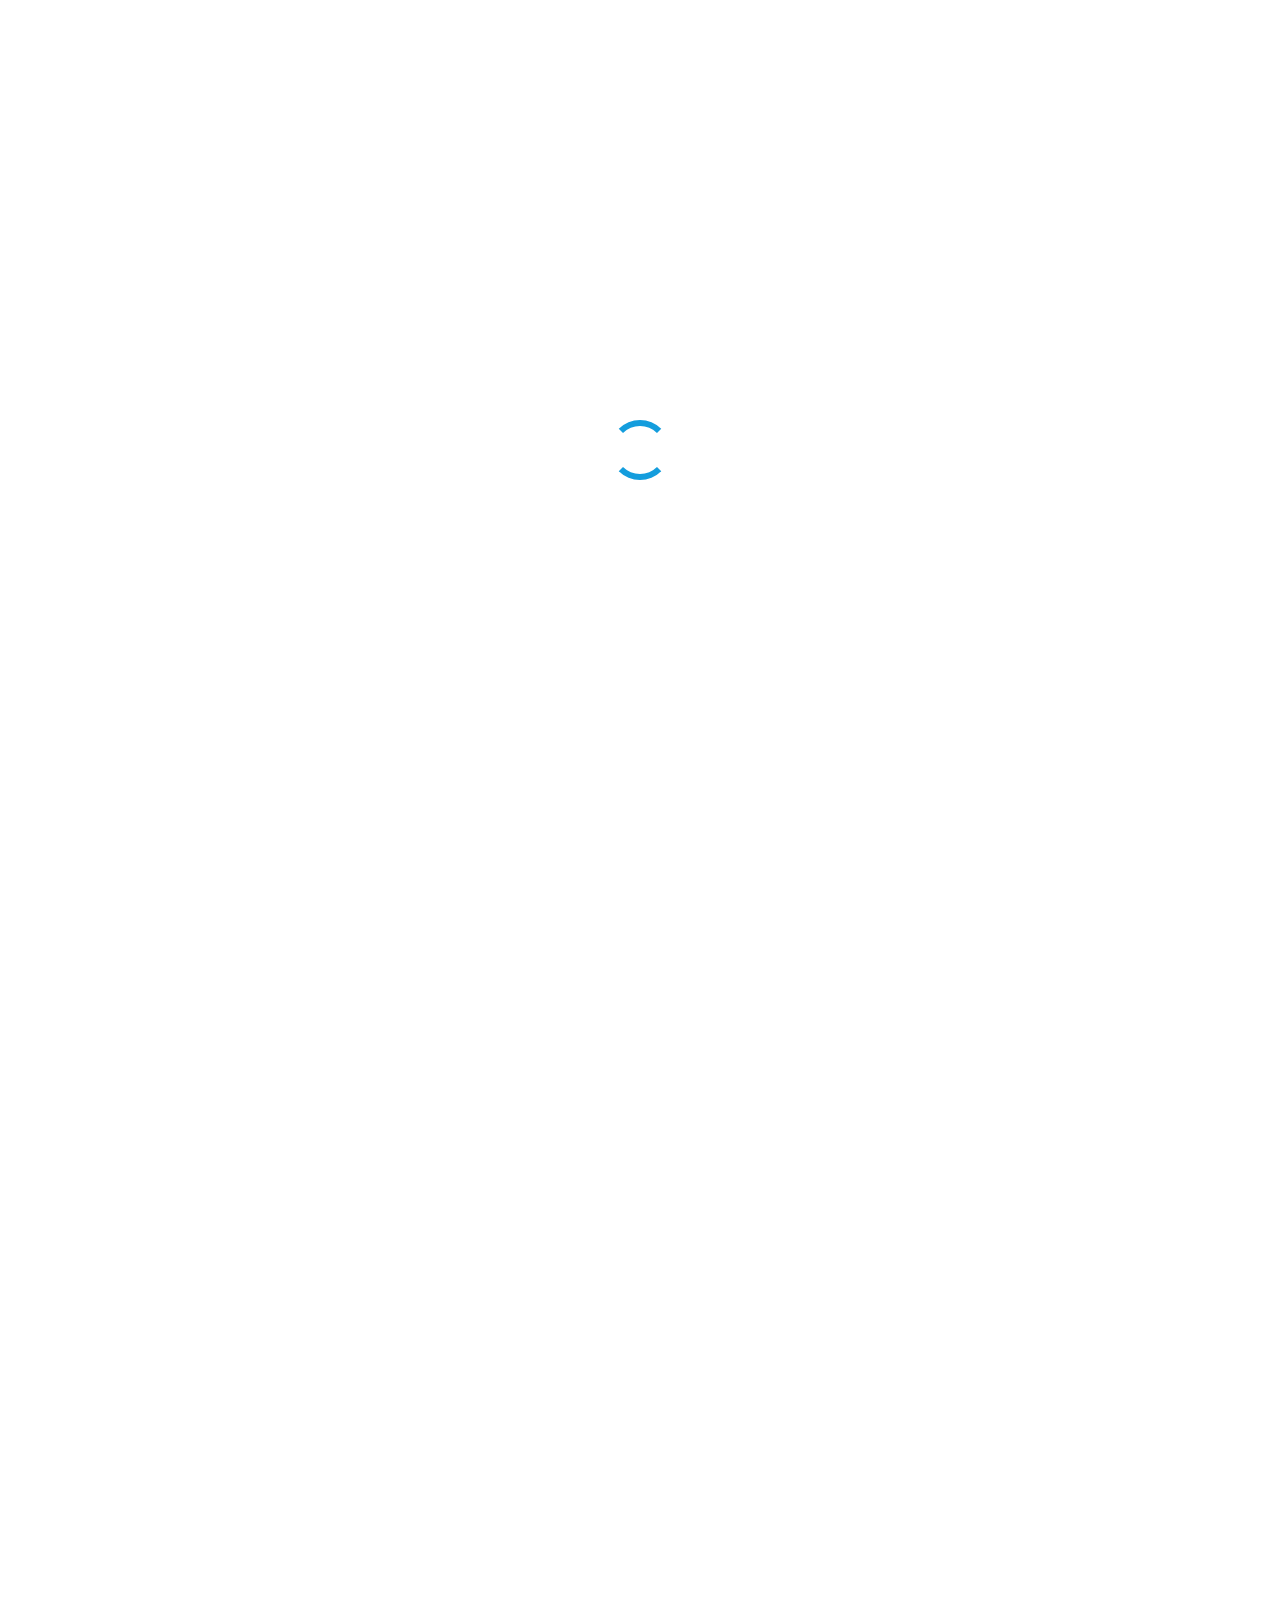
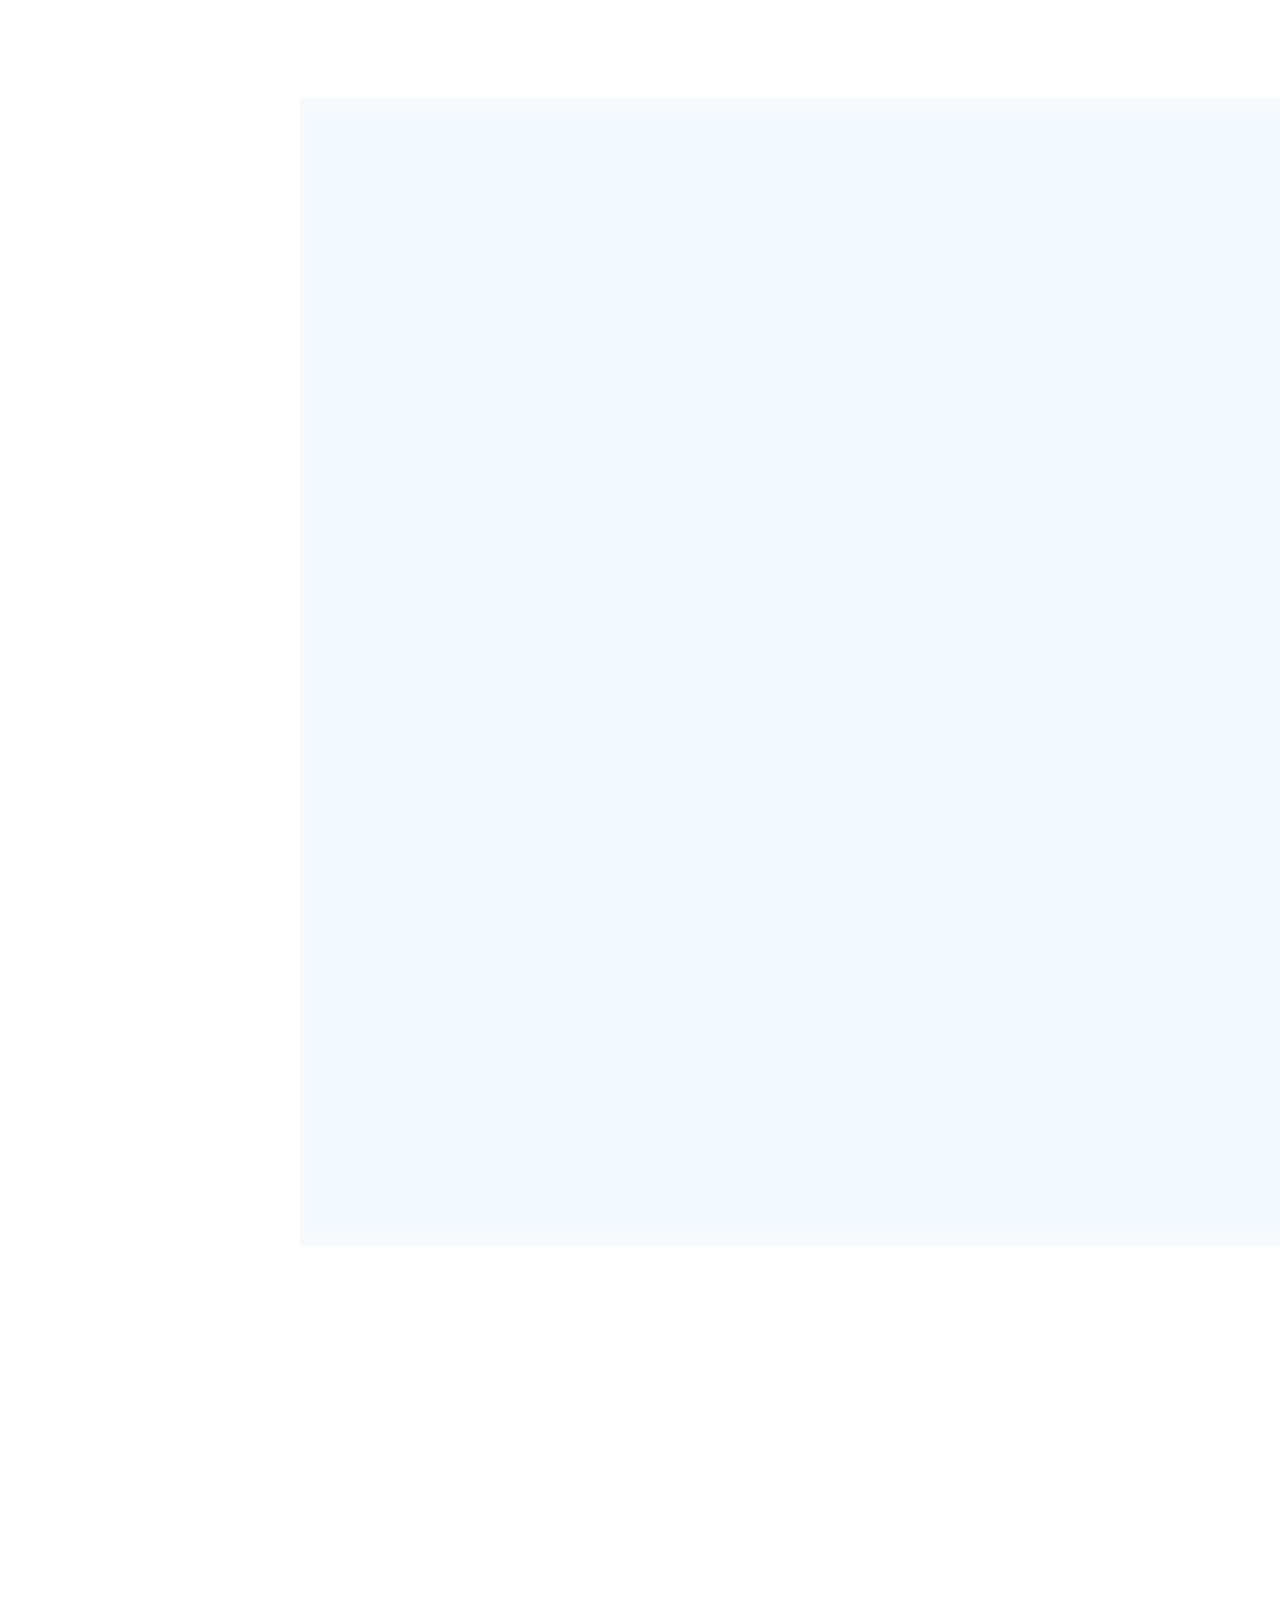
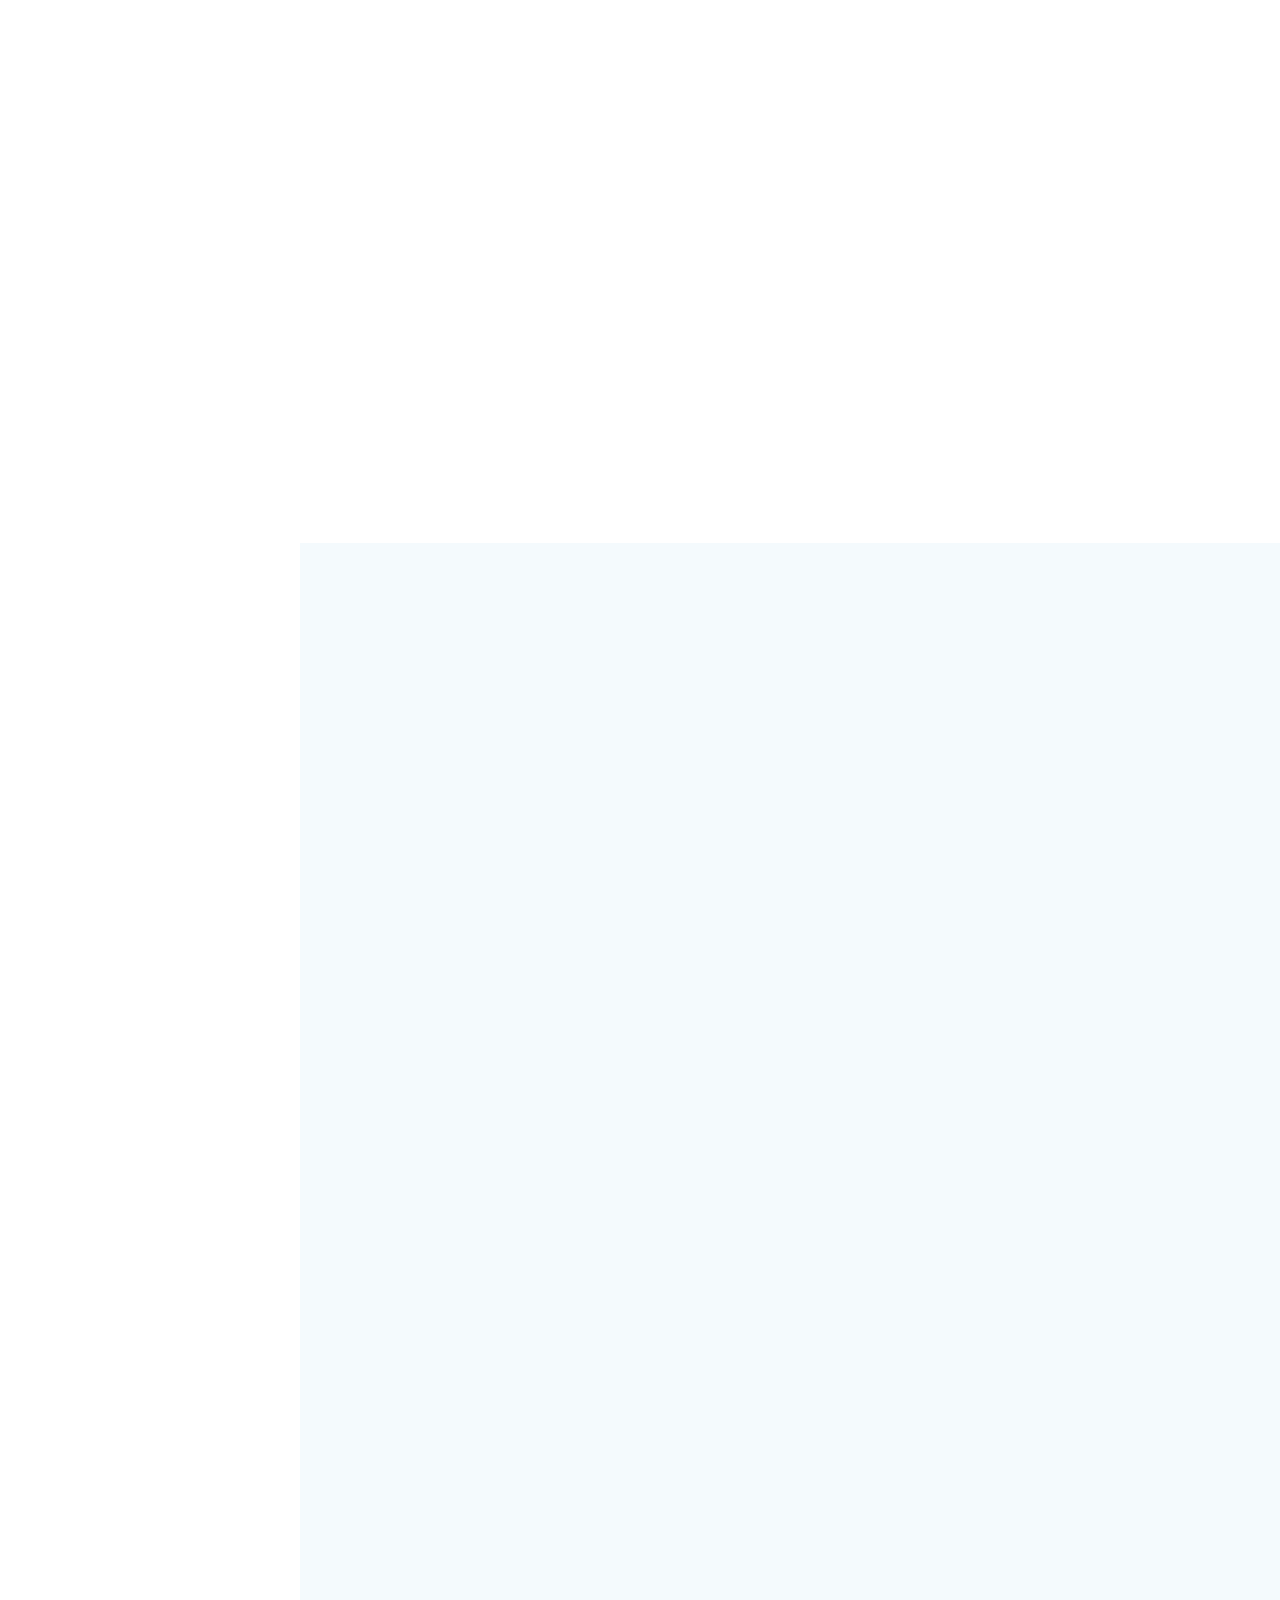
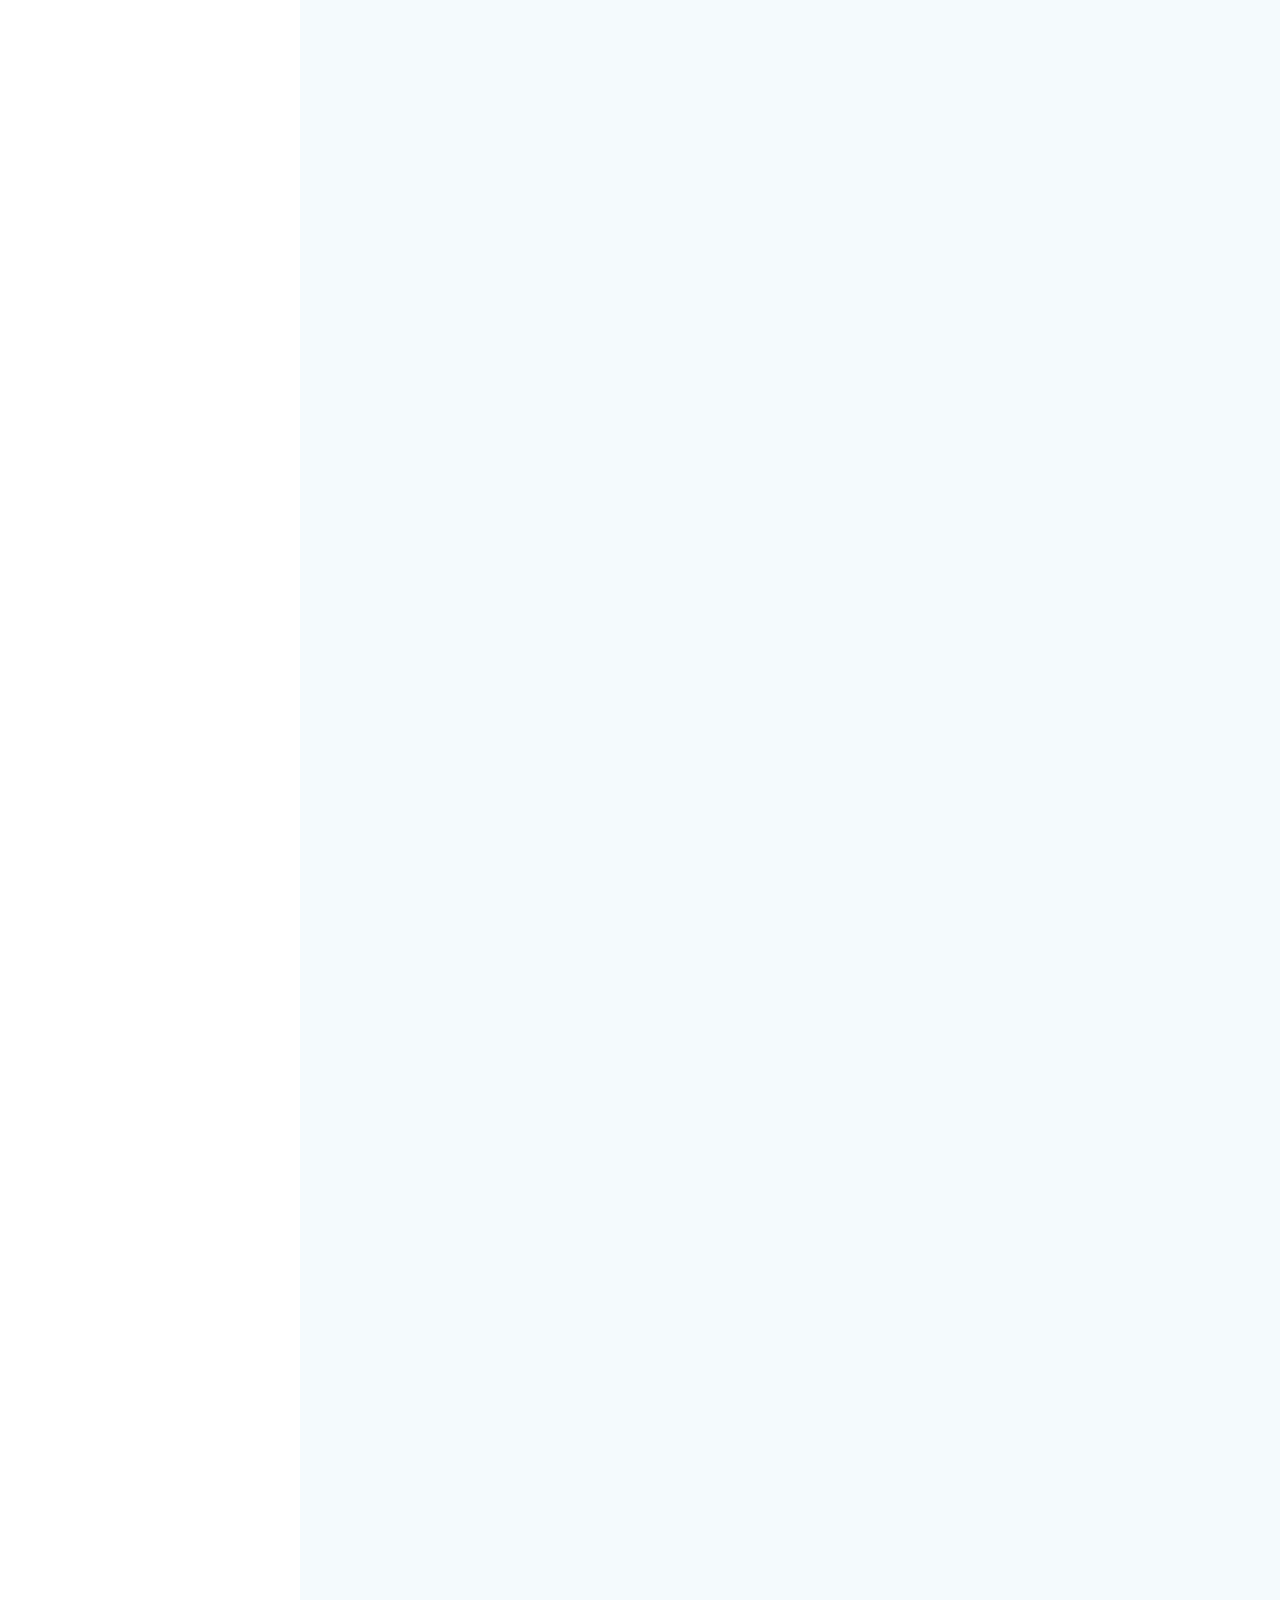
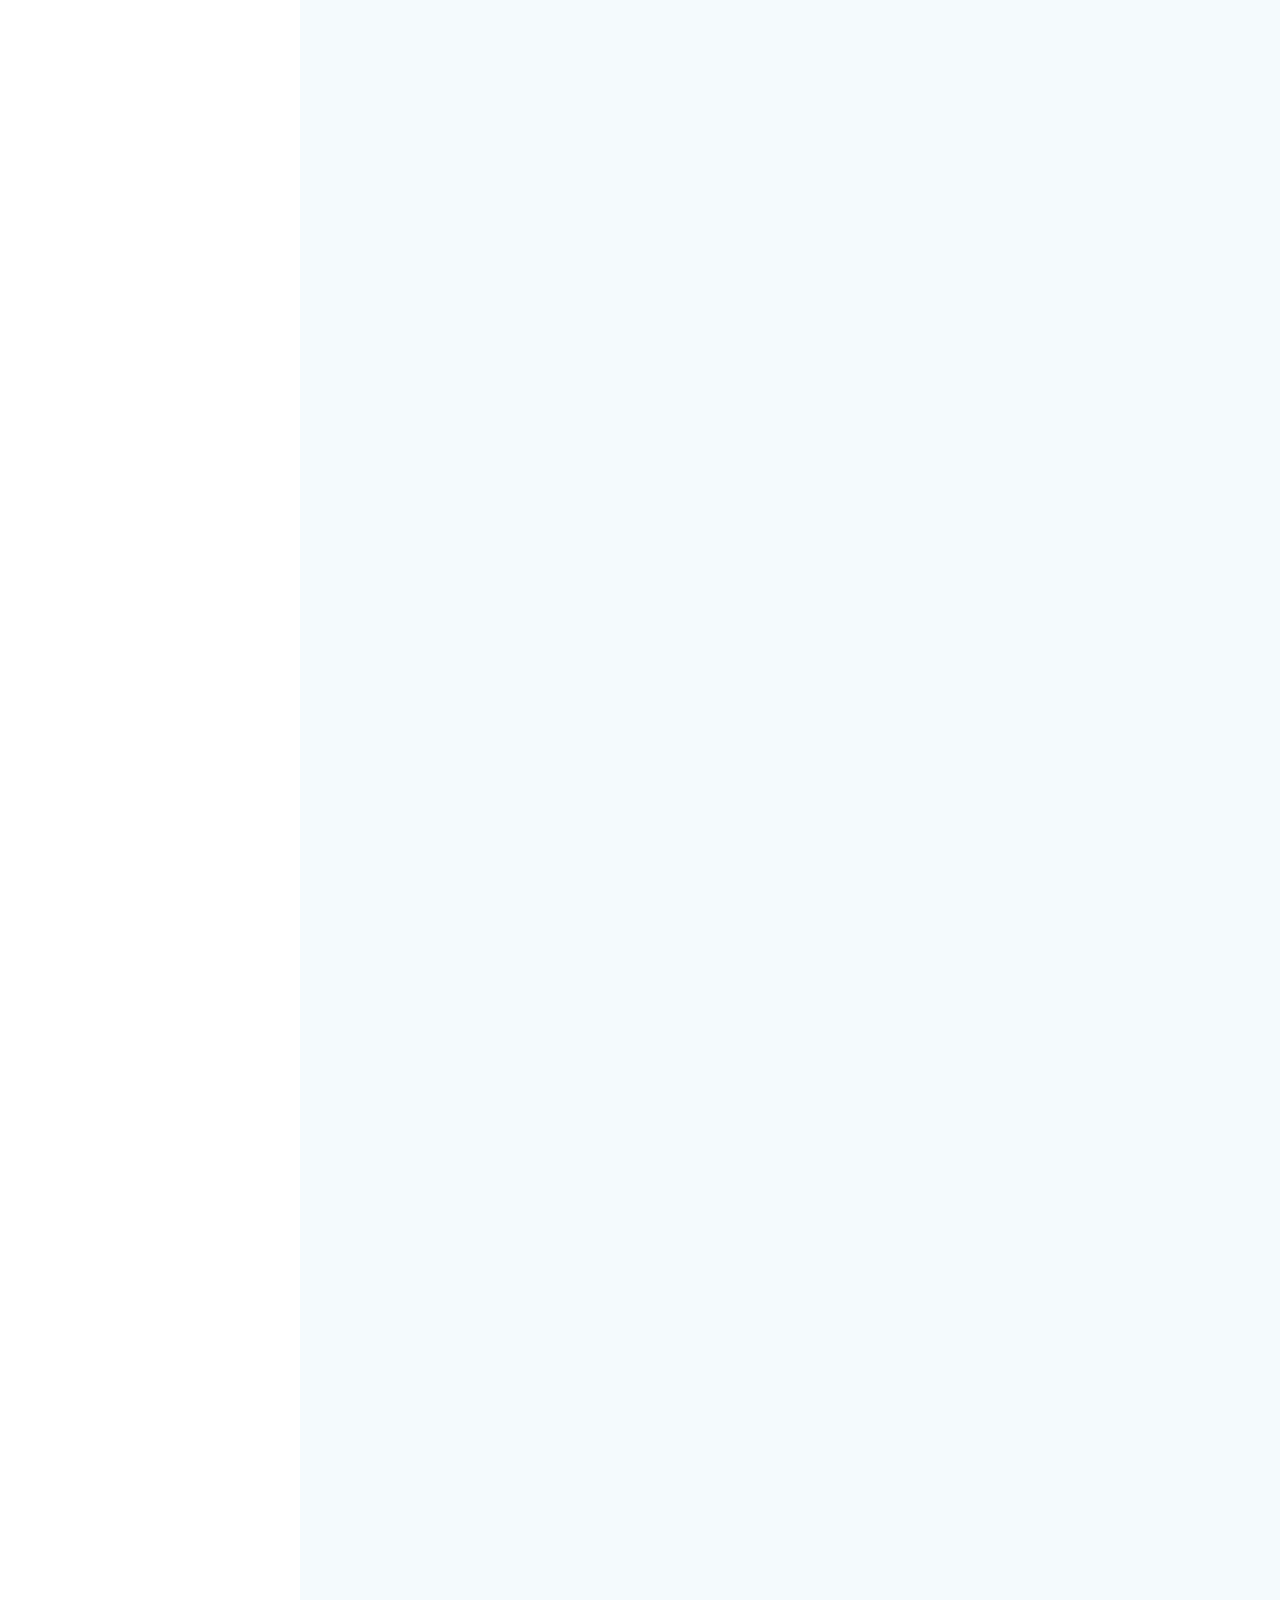
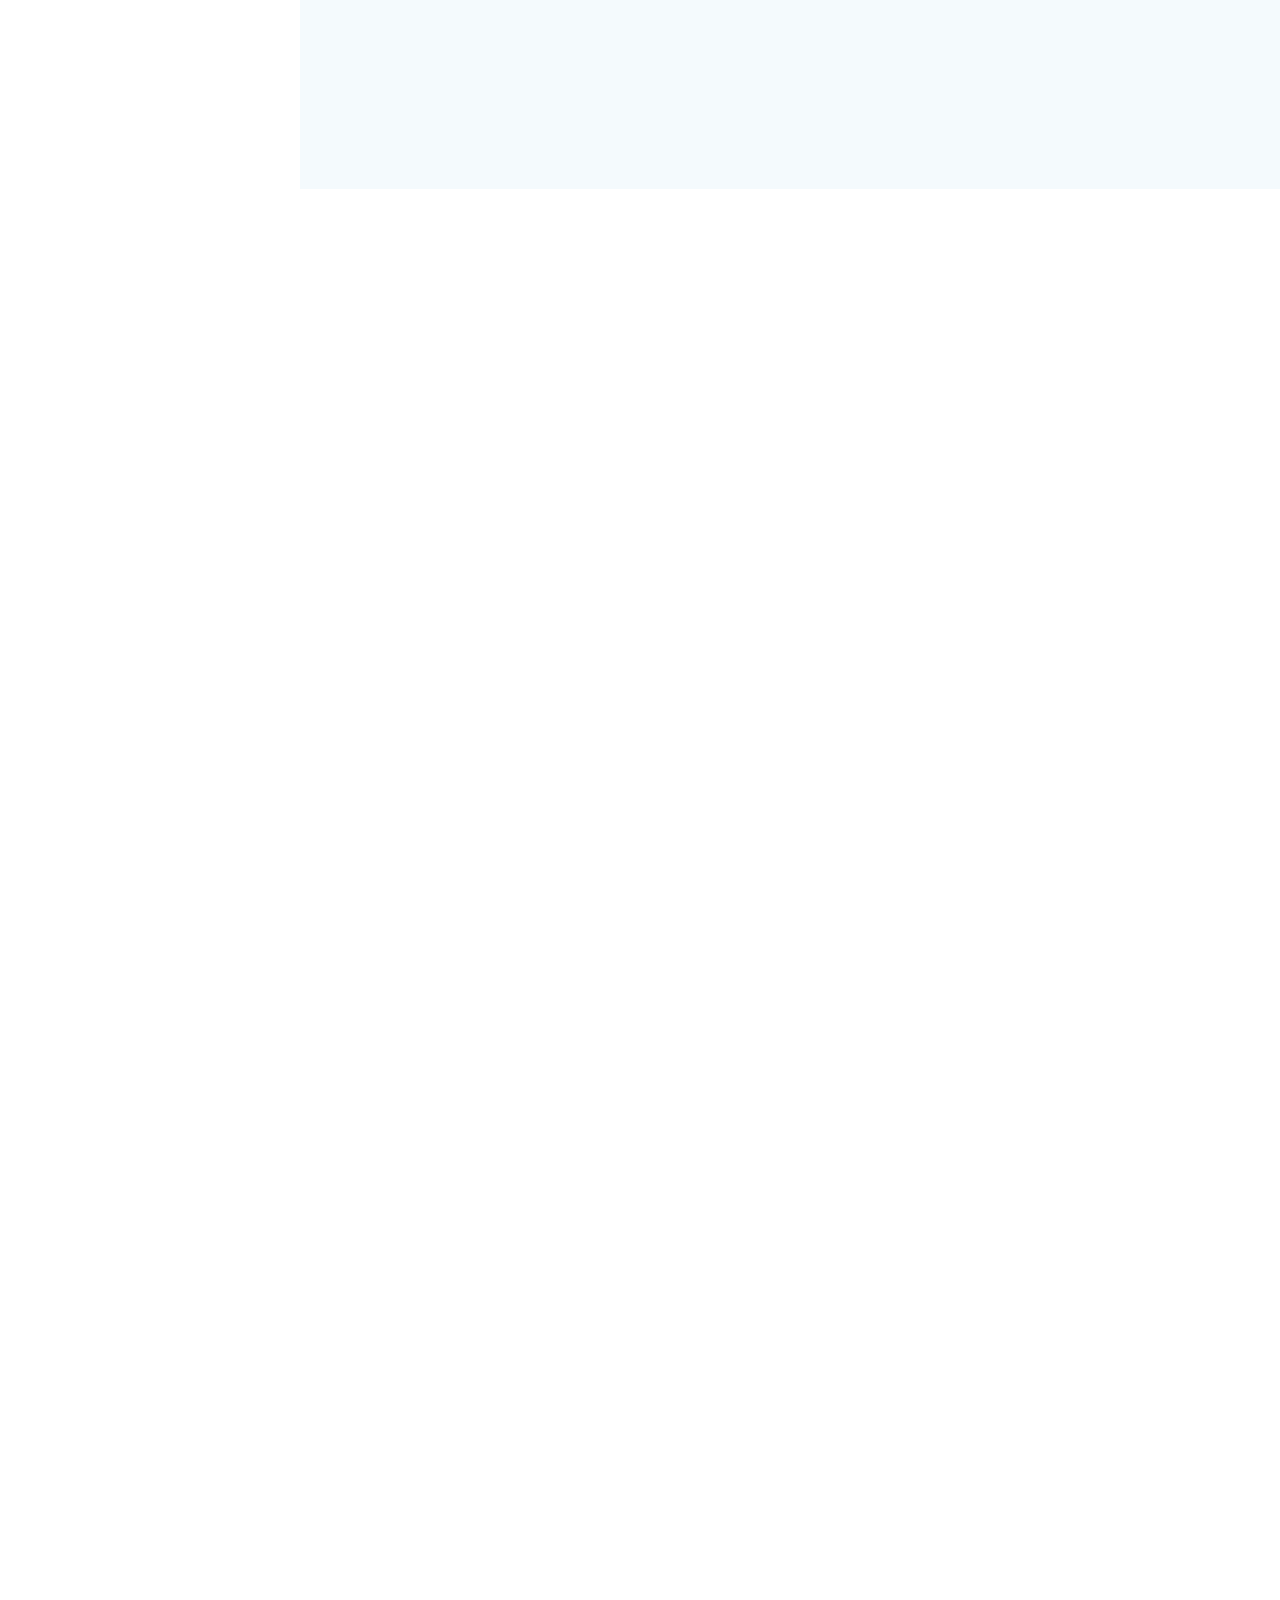
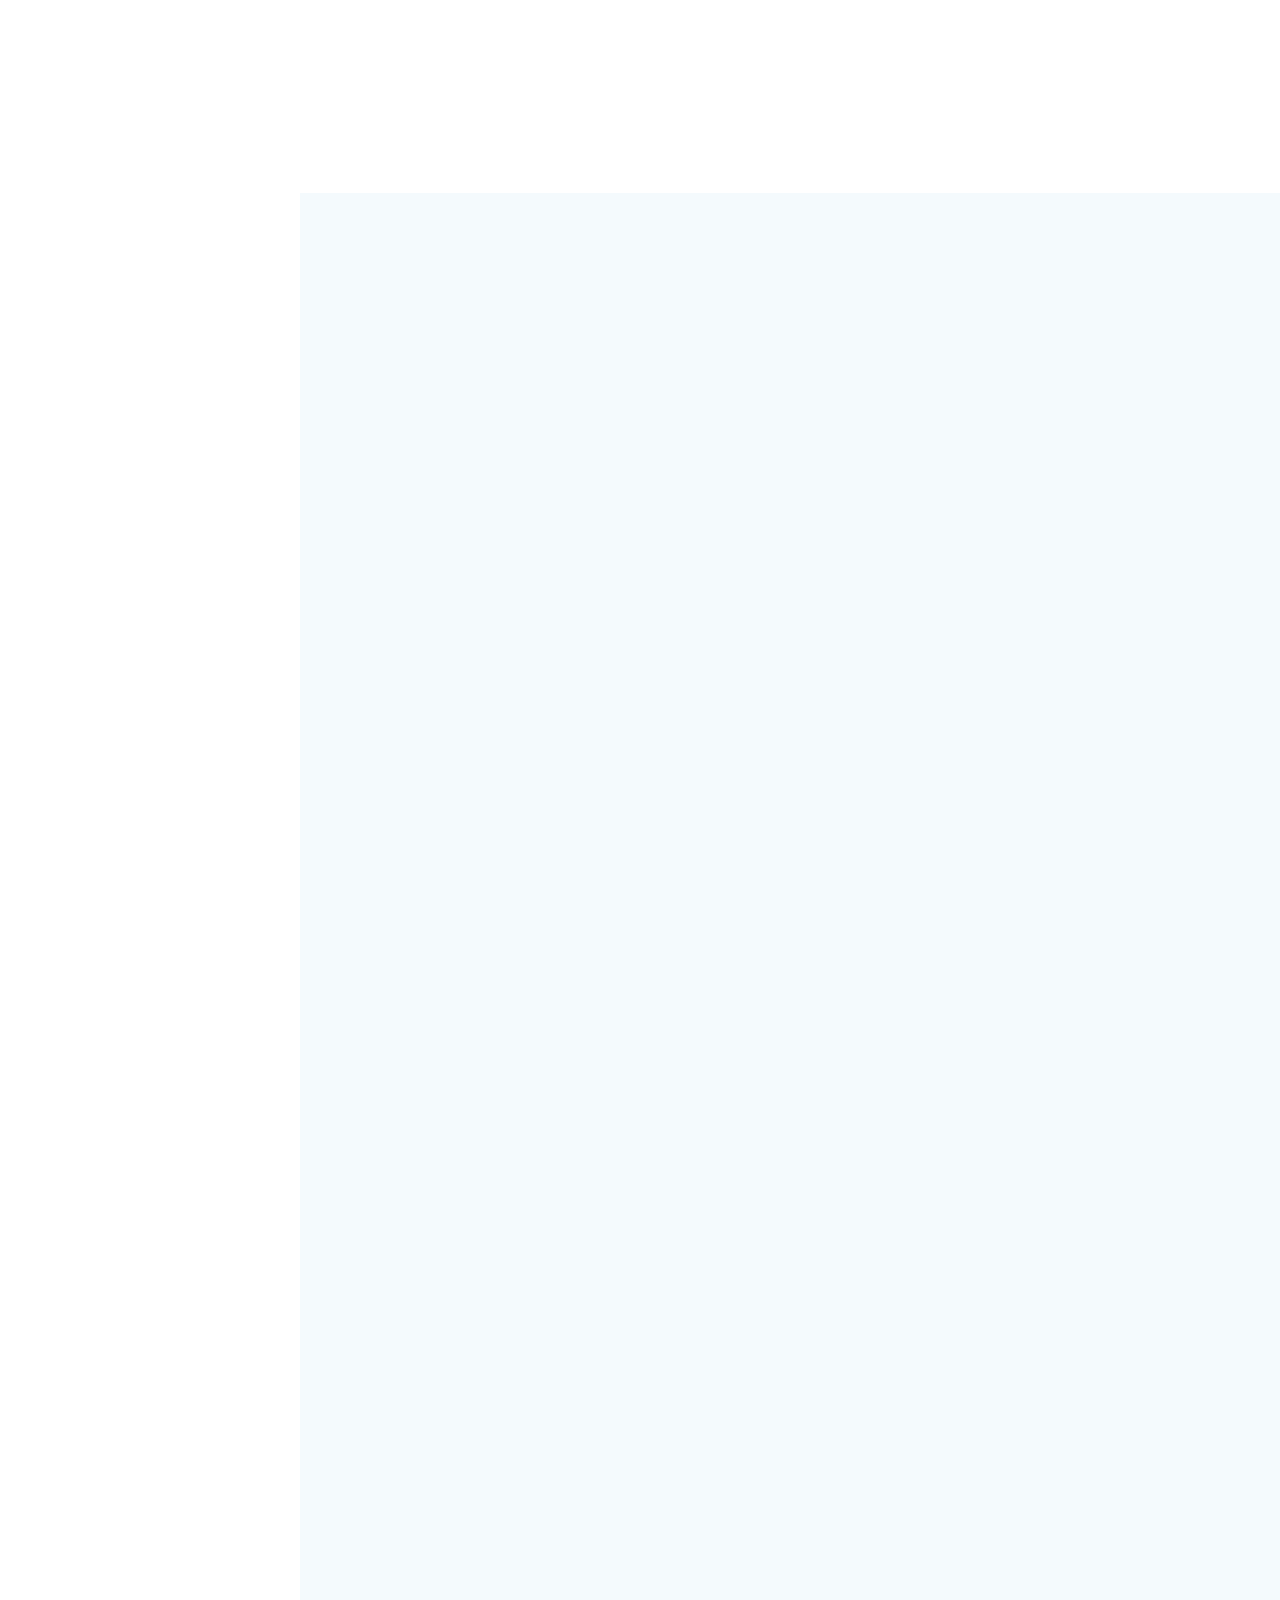
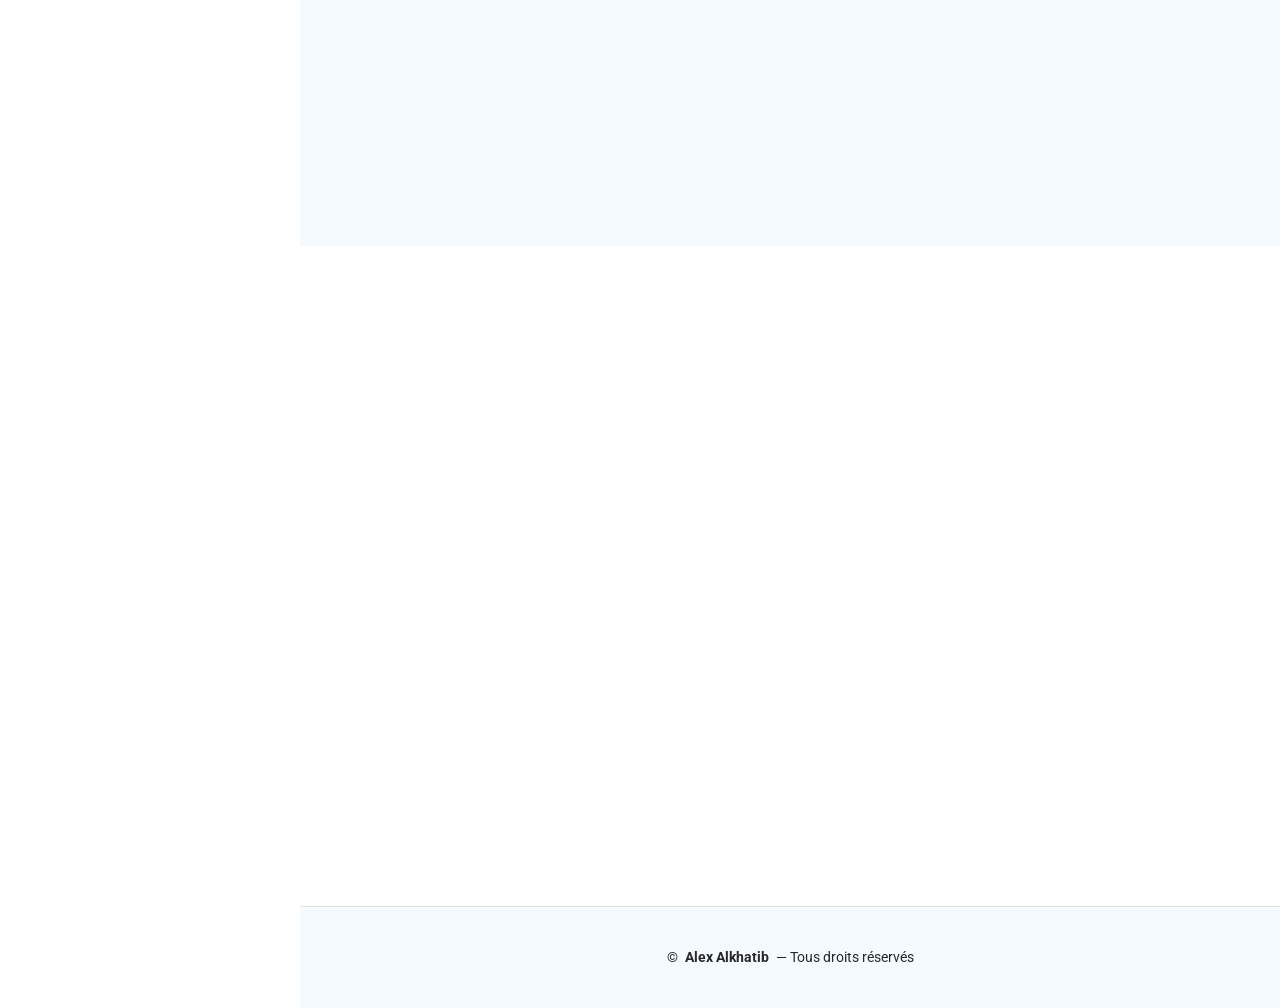
==== index.html @ b011fb4b "deleted some certifications and re-arranged all certifications" ====
<!DOCTYPE html>
<html lang="fr">
<head>
  <meta charset="utf-8">
  <meta content="width=device-width, initial-scale=1.0" name="viewport">
  <title>Alex Alkhatib • Portfolio</title>
  <style>
    .portfolio-content img {
      height: 250px; 
      object-fit: cover; 
    }
  </style>
  <meta content="" name="description">
  <meta content="" name="keywords">
  <!-- Favicons -->
  <link href="assets/img/favicon.png" rel="icon">
  <link href="assets/img/apple-touch-icon.png" rel="apple-touch-icon">
  <!-- Fonts -->
  <link href="https://fonts.googleapis.com" rel="preconnect">
  <link href="https://fonts.gstatic.com" rel="preconnect" crossorigin>
  <link href="https://fonts.googleapis.com/css2?family=Roboto:ital,wght@0,100;0,300;0,400;0,500;0,700;0,900;1,100;1,300;1,400;1,500;1,700;1,900&family=Poppins:ital,wght@0,100;0,200;0,300;0,400;0,500;0,600;0,700;0,800;0,900;1,100;1,200;1,300;1,400;1,500;1,600;1,700;1,800;1,900&family=Raleway:ital,wght@0,100;0,200;0,300;0,400;0,500;0,600;0,700;0,800;0,900;1,100;1,200;1,300;1,400;1,500;1,600;1,700;1,800;1,900&display=swap" rel="stylesheet">
  <!-- Vendor CSS Files -->
  <link href="assets/vendor/bootstrap/css/bootstrap.min.css" rel="stylesheet">
  <link href="assets/vendor/bootstrap-icons/bootstrap-icons.css" rel="stylesheet">
  <link href="assets/vendor/aos/aos.css" rel="stylesheet">
  <link href="assets/vendor/glightbox/css/glightbox.min.css" rel="stylesheet">
  <link href="assets/vendor/swiper/swiper-bundle.min.css" rel="stylesheet">
  <!-- Main CSS File -->
  <link href="assets/css/main.css" rel="stylesheet">
</head>
<body class="index-page">
  <header id="header" class="header dark-background d-flex flex-column">
    <i class="header-toggle d-xl-none bi bi-list"></i>
    <div class="profile-img">
      <img src="assets/img/pictures/profile-picture.webp" alt="" class="img-fluid rounded-circle">
    </div>
    <a href="index.html" class="logo d-flex align-items-center justify-content-center">
      <h1 class="sitename">Alex Alkhatib</h1>
    </a>
    <!-- Language Switch -->
    <div class="language-switch text-center">
      <a href="index.html" class="btn btn-sm btn-outline-light">FR</a>
      <a href="en.index.html" class="btn btn-sm btn-outline-light">EN</a>
    </div>
    <div class="social-links text-center">
      <a href="https://github.com/AlexAlkhatib" target="_blank" class="github"><i class="bi bi-github"></i></a>
      <a href="https://www.linkedin.com/in/alex-alkhatib-info/" target="_blank" class="linkedin"><i class="bi bi-linkedin"></i></a>
      <a href="https://www.youtube.com/@alexalkhatib" target="_blank" class="youtube"><i class="bi bi-youtube"></i></a>
    </div>
    <nav id="navmenu" class="navmenu">
      <ul>
        <li><a href="#hero" class="active"><i class="bi bi-house navicon"></i>ACCUEIL</a></li>
        <li><a href="#about"><i class="bi bi-person navicon"></i>PRÉSENTATION</a></li>
        <li><a href="#skills"><i class="bi bi-tools navicon"></i>COMPÉTENCES</a></li>
        <li><a href="#resume"><i class="bi bi-file-earmark-text navicon"></i>CURRICULUM VITAE</a></li>
        <li><a href="#portfolio"><i class="bi bi-palette navicon"></i>PORTFOLIO</a></li>
        <li><a href="#certifications"><i class="bi bi-patch-check navicon"></i>CERTIFICATIONS</a></li>
        <li><a href="#hobbies"><i class="bi bi-trophy navicon"></i>CENTRES D’INTÉRÊT</a></li>
        <li><a href="#contact"><i class="bi bi-envelope navicon"></i>CONTACT</a></li>
      </ul>
    </nav>
  </header>
  <main class="main">
    <!-- Hero Section -->
    <section id="hero" class="hero section dark-background">
      <img src="assets/img/pictures/hero-bg.webp" alt="" data-aos="fade-in" class="">
      <div class="container" data-aos="fade-up" data-aos-delay="100">
        <h2>Alex Alkhatib</h2>
        <p><span class="typed" data-typed-items="Ingénieur Informatique, Ingénieur IA"></span><span class="typed-cursor typed-cursor--blink" aria-hidden="true"></span><span class="typed-cursor typed-cursor--blink" aria-hidden="true"></span></p>
      </div>
    </section>
    <!-- /Hero Section -->
    <!-- About Section -->
    <section id="about" class="about section">
      <!-- Section Title -->
      <div class="container section-title" data-aos="fade-up">
        <h2>PRÉSENTATION</h2>
        <p>Ingénieur informatique spécialisé en Intelligence Artificielle, avec une double expertise en développement logiciel et en conception de systèmes intelligents.</p> 
        <p>Passionné par l'innovation et la résolution de problèmes complexes, je conçois et développe des solutions complètes, de la conception à la mise en production.</p> 
        <p>Toujours prêt à relever de nouveaux défis, je mets mes compétences au service de vos projets.</p>
      </div>
      <!-- End Section Title -->
      <div class="container" data-aos="fade-up" data-aos-delay="100">
        <div class="row gy-4 justify-content-center">
          <div class="col-lg-4">
            <img src="assets/img/pictures/my-profile-img.webp" class="img-fluid" alt="">
          </div>
          <div class="col-lg-8 content">
            <h2>INGÉNIEUR INFORMATIQUE</h2>
            <hr>
            <div class="row">
              <div class="col-lg-6">
                <ul>
                  <li><i class="bi bi-chevron-right"></i> <strong>Téléphone:</strong> <span>07.81.44.24.33</span></li>
                  <li><i class="bi bi-chevron-right"></i> <strong>Ville:</strong> <span>Tours, France</span></li>
                </ul>
              </div>
              <div class="col-lg-6">
                <ul>
                  <li><i class="bi bi-chevron-right"></i> <strong>Diplôme:</strong> <span>Master of Engineering</span></li>
                  <li><i class="bi bi-chevron-right"></i> <strong>Email:</strong> <span>alex.alkhatib@outlook.com</span></li>
                </ul>
              </div>
            </div>
            <hr>
            <p class="py-3">
              Je m'efforce de fournir des solutions technologiques de haute qualité, adaptées aux besoins spécifiques de chaque projet.
            </p>
            <div class="signature text-center text-lg-start">
              <img src="./assets/img/signature.png" alt="Signature d'Alex Alkhatib" class="img-fluid" style="max-width: 250px; height: auto;">
            </div>
          </div>
        </div>
      </div>
    </section>
    <!-- /About Section -->
    <!-- Skills Section -->
    <section id="skills" class="skills section light-background">
      <!-- Section Title -->
      <div class="container section-title" data-aos="fade-up">
        <h2>COMPÉTENCES</h2>
        <img src="./assets/img/coding-sticker.webp" alt="Logo compétences" class="skills-logo">
      </div>
      <!-- End Section Title -->
      <div class="container" data-aos="fade-up" data-aos-delay="100">
        <div class="row skills-content skills-animation">
          <!-- Grille des compétences -->
          <div class="skills-grid" data-aos="fade-up" data-aos-delay="100">
            <!-- 1. Développement Web -->
            <article class="skill-card">
              <div class="skill-card-header">
                <span class="skill-icon">
                  <i class="bi bi-globe"></i>
                </span>
                <h3>Développement Web</h3>
              </div>
              <div class="skill-tags">
                <span>HTML</span>
                <span>CSS</span>
                <span>JavaScript</span>
                <span>TypeScript</span>
                <span>Bootstrap</span>
                <span>React</span>
                <span>Next.js</span>
              </div>
            </article>
            <!-- 2. Développement Back-end -->
            <article class="skill-card">
              <div class="skill-card-header">
                <span class="skill-icon">
                  <i class="bi bi-hdd-stack"></i>
                </span>
                <h3>Développement Back-end</h3>
              </div>
              <div class="skill-tags">
                <span>Node.js</span>
                <span>Express</span>
                <span>PHP</span>
                <span>Symfony</span>
                <span>Java</span>
                <span>Spring</span>
                <span>Python</span>
                <span>Flask</span>
              </div>
            </article>
            <!-- 3. Bases de données -->
            <article class="skill-card">
              <div class="skill-card-header">
                <span class="skill-icon">
                  <i class="bi bi-database"></i>
                </span>
                <h3>Bases de données et formats</h3>
              </div>
              <div class="skill-tags">
                <span>SQL</span>
                <span>MySQL</span>
                <span>PostgreSQL</span>
                <span>Oracle</span>
                <span>NoSQL</span>
                <span>JSON</span>
                <span>XML</span>
                <span>CSV</span>
              </div>
            </article>
            <!-- 4. Data Analytics -->
            <article class="skill-card">
              <div class="skill-card-header">
                <span class="skill-icon">
                  <i class="bi bi-bar-chart-line"></i>
                </span>
                <h3>Data Analytics & Visualisation</h3>
              </div>
              <div class="skill-tags">
                <span>Excel</span>
                <span>Tableau</span>
                <span>Power BI</span>
                <span>Pandas</span>
                <span>NumPy</span>
                <span>Matplotlib</span>
              </div>
            </article>
            <!-- 5. Machine Learning -->
            <article class="skill-card">
              <div class="skill-card-header">
                <span class="skill-icon">
                  <i class="bi bi-cpu"></i>
                </span>
                <h3>Machine Learning & Deep Learning</h3>
              </div>
              <div class="skill-tags">
                <span>Scikit-learn</span>
                <span>TensorFlow</span>
                <span>Keras</span>
                <span>CNN</span>
                <span>LLM</span>
                <span>RAG</span>
                <span>Agents IA</span>
                <span>Prompt Engineering</span>
              </div>
            </article>
            <!-- 6. Systèmes & DevOps -->
            <article class="skill-card">
              <div class="skill-card-header">
                <span class="skill-icon">
                  <i class="bi bi-terminal"></i>
                </span>
                <h3>Systèmes & DevOps</h3>
              </div>
              <div class="skill-tags">
                <span>Windows</span>
                <span>Linux</span>
                <span>Docker</span>
                <span>Kubernetes</span>
                <span>Shell Scripting</span>
                <span>Virtualisation</span>
              </div>
            </article>
            <!-- 7. Gestion de projets -->
            <article class="skill-card">
              <div class="skill-card-header">
                <span class="skill-icon">
                  <i class="bi bi-kanban"></i>
                </span>
                <h3>Gestion de projets</h3>
              </div>
              <div class="skill-tags">
                <span>Agile</span>
                <span>Scrum</span>
                <span>Kanban</span>
                <span>Cycle en V</span>
                <span>UML</span>
                <span>Git</span>
                <span>TDD</span>
                <span>CI/CD</span>
              </div>
            </article>

            <!-- 8. Compétences comportementales -->
            <article class="skill-card">
              <div class="skill-card-header">
                <span class="skill-icon">
                  <i class="bi bi-person-check"></i>
                </span>
                <h3>Soft Skills</h3>
              </div>
              <div class="skill-tags">
                <span>Esprit d'analyse</span>
                <span>Rigueur</span>
                <span>Sens du détail</span>
                <span>Résolution de problèmes</span>
                <span>Curiosité</span>
              </div>
            </article>

            <!-- 9. Langues -->
            <article class="skill-card">
              <div class="skill-card-header">
                <span class="skill-icon">
                  <i class="bi bi-translate"></i>
                </span>
                <h3>Langues</h3>
              </div>
              <div class="skill-tags">
                <span>Anglais · C1</span>
                <span>Français · C2</span>
                <span>Arabe · C2</span>
              </div>
            </article>
          </div>
        </div>
      </div>
    </section>
    <!-- End Skills Section -->
    <!-- Resume Section -->
    <section id="resume" class="resume section">
      <!-- Titre de section -->
      <div class="container section-title" data-aos="fade-up">
        <h2>CURRICULUM VITAE</h2>
        <p>
          Découvrez mon parcours académique et professionnel,
          qui reflète ma passion pour l'informatique et mon
          engagement envers l'excellence.
        </p>
      </div>
      <div class="container">
        <div class="row g-4">
          <div class="col-lg-6" data-aos="fade-up" data-aos-delay="100">
            <h3 class="resume-column-title">
              <i class="bi bi-mortarboard"></i>
              Formations
            </h3>
            <div class="resume-timeline">
              <article class="resume-card">
                <span class="resume-timeline-dot"></span>
                <h4>
                  Master of Engineering - Intelligence artificielle
                  <br>
                  <span class="resume-card-accent">
                    · SUPINFO
                  </span>
                </h4>
                <div class="resume-meta">
                  <span><i class="bi bi-calendar3"></i>
                    Nov. 2023 – Sept. 2025</span>
                  <span><i class="bi bi-geo-alt"></i>
                    Tours, France</span>
                </div>
                <p class="resume-context">
                  <strong>Formation :</strong>
                  Programme Grande École en informatique, avec une spécialisation en Intelligence Artificielle (Bac+5).
                </p>
                <h5 class="resume-subtitle">ENSEIGNEMENTS</h5>
                <ul class="resume-missions">
                  <li>Gestion de projet, conduite du changement et gestion des risques.</li>
                  <li>Projets académiques axés sur l'intelligence artificielle.</li>
                  <li>Droit du numérique, RGPD et éthique de l'informatique.</li>
                  <li>Préparation aux certifications professionnelles Microsoft, Google et Cisco.</li>
                </ul>
                <div class="resume-highlight">
                  <i class="bi bi-lightbulb"></i>
                  <p>
                    <strong>Mémoire :</strong>
                    Comment un système de notifications peut-il
                    améliorer la réactivité et l’efficacité des
                    régimes de retraite face aux anomalies
                    d’identification des assurés ?
                  </p>
                </div>
                <div class="resume-tags">
                  <span>Intelligence artificielle</span>
                  <span>Développement logiciel</span>
                  <span>Gestion de projet</span>
                  <span>RGPD</span>
                  <span>Cloud computing</span>
                </div>
              </article>
              <article class="resume-card">
                <span class="resume-timeline-dot"></span>
                <h4>
                  Licence Informatique - Sciences informatiques
                  <br>
                  <span class="resume-card-accent">
                    · UFR Sciences et Techniques
                  </span>
                </h4>
                <div class="resume-meta">
                  <span><i class="bi bi-calendar3"></i>
                    Sept. 2019 – Juill. 2023</span>
                  <span><i class="bi bi-geo-alt"></i>
                    Tours, France</span>
                </div>
                <p class="resume-context">
                  <strong>Formation :</strong>
                  Licence Sciences, Technologies, Santé, mention Informatique, parcours Sciences informatiques (Bac+3).
                </p>
                <h5 class="resume-subtitle">ENSEIGNEMENTS</h5>
                <ul class="resume-missions">
                  <li>Programmation, bases de données et modélisation UML.</li>
                  <li>Mathématiques, statistiques, probabilités et calcul différentiel.</li>
                  <li>Théorie des langages, automates et théorie des graphes.</li>
                  <li>Systèmes d'exploitation, réseaux et architecture des ordinateurs.</li>
                  <li>Projets de groupe et mise en pratique des concepts théoriques.</li>
                </ul>
                <div class="resume-highlight">
                  <i class="bi bi-lightbulb"></i>
                  <p>
                    <strong>Mémoire :</strong>
                    Comment rendre les systèmes d’intelligence
                    artificielle plus impartiaux face aux
                    discriminations raciales et sexistes ?
                  </p>
                </div>
                <div class="resume-tags">
                  <span>Algorithmique</span>
                  <span>Programmation</span>
                  <span>UML</span>
                  <span>SQL</span>
                  <span>Systèmes et réseaux</span>
                </div>
              </article>
              <!-- BACCALAUREAT -->
              <article class="resume-card">
                <span class="resume-timeline-dot"></span>
                <h4>
                  Baccalauréat STID - Systèmes d'information et numérique
                  <br>
                  <span class="resume-card-accent">
                    · Lycée Grandmont
                  </span>
                </h4>
                <div class="resume-meta">
                  <span><i class="bi bi-calendar3"></i>
                    Sept. 2018 – Juill. 2019</span>
                  <span><i class="bi bi-geo-alt"></i>
                    Tours, France</span>
                </div>
                <p class="resume-context">
                  <strong>Formation :</strong>
                  Baccalauréat Sciences et Technologies de l'Industrie et du Développement Durable, spécialité Systèmes d'Information et Numérique (Bac).
                </p>
                <h5 class="resume-subtitle">ENSEIGNEMENTS</h5>
                <ul class="resume-missions">
                  <li>Programmation, électronique et systèmes embarqués.</li>
                  <li>Conception et programmation d'un prototype électronique.</li>
                </ul>
                <div class="resume-highlight">
                  <i class="bi bi-lightbulb"></i>
                  <p>
                    <strong>Projet :</strong>
                    Système de Sauvetage Maritime (SSM) :
                    conception d’un drone de secours capable de
                    larguer une bouée grâce à un système de
                    déclenchement programmé.
                  </p>
                </div>
                <div class="resume-tags">
                  <span>Arduino</span>
                  <span>Électronique</span>
                  <span>Systèmes embarqués</span>
                </div>
              </article>
            </div>
          </div>
          <div class="col-lg-6" data-aos="fade-up" data-aos-delay="200">
            <h3 class="resume-column-title">
              <i class="bi bi-briefcase"></i>
              Expériences professionnelles
            </h3>
            <div class="resume-timeline">
              <article class="resume-card">
                <span class="resume-timeline-dot"></span>
                <h4>
                  Développeur Backend
                  <span class="resume-card-accent">· CNAV</span>
                </h4>
                <div class="resume-meta">
                  <span><i class="bi bi-calendar3"></i>
                    Sept. 2024 – Sept. 2025</span>
                  <span><i class="bi bi-geo-alt"></i>
                    Tours, France</span>
                </div>
                <p class="resume-context">
                  <strong>Contexte :</strong>
                  Fiabilisation des traitements informatiques et
                  amélioration de la gestion des assurés non identifiés.
                </p>
                <h5 class="resume-subtitle">MISSIONS</h5>
                <ul class="resume-missions">
                  <li>Mettre en place et exécuter des tests unitaires, d’intégration et de performance.</li>
                  <li>Modéliser l’architecture existante à l’aide de diagrammes UML.</li>
                  <li>Optimiser les traitements batch en passant des Tasklets au Chunk-Based Processing.</li>
                  <li>Prototyper un modèle de Machine Learning pour l’identification des assurés, fondé sur la classification binaire et la qualité des données.</li>
                </ul>
                <div class="resume-highlight">
                  <i class="bi bi-bullseye"></i>
                  <p>
                    <strong>Réalisation :</strong>
                    Concevoir et développer un système de notifications
                    pour améliorer les interactions avec les régimes de
                    retraite et la gestion des assurés non identifiés.
                  </p>
                </div>
                <div class="resume-tags">
                  <span>Java</span>
                  <span>Spring Batch</span>
                  <span>ActiveMQ</span>
                  <span>JUnit</span>
                  <span>Mockito</span>
                  <span>SonarQube</span>
                  <span>Jenkins</span>
                  <span>Hibernate</span>
                  <span>Oracle SQL</span>
                </div>
              </article>
              <article class="resume-card">
                <span class="resume-timeline-dot"></span>
                <h4>
                  Développeur FullStack
                  <span class="resume-card-accent">· CIDWE</span>
                </h4>
                <div class="resume-meta">
                  <span><i class="bi bi-calendar3"></i>
                    Févr. 2024 – Sept. 2024</span>
                  <span><i class="bi bi-geo-alt"></i>
                    Tours, France</span>
                </div>
                <p class="resume-context">
                  <strong>Contexte :</strong>
                  Conception et développement d'une plateforme
                  numérique dédiée à l'organisation des élections
                  municipales.
                </p>
                <h5 class="resume-subtitle">MISSIONS</h5>
                <ul class="resume-missions">
                  <li>Analyser les besoins métier et rédiger les spécifications fonctionnelles et techniques.</li>
                  <li>Concevoir l’architecture de la solution et la base de données.</li>
                  <li>Créer des scripts de migration garantissant la cohérence des données.</li>
                  <li>Refactoriser le code en appliquant des design patterns.</li>
                </ul>
                <div class="resume-highlight">
                  <i class="bi bi-bullseye"></i>
                  <p>
                    <strong>Réalisation :</strong>
                    Développer une plateforme d’échange dédiée aux
                    élections municipales, facilitant l’organisation
                    et la gestion des campagnes électorales.
                  </p>
                </div>
                <div class="resume-tags">
                  <span>PHP</span>
                  <span>Symfony</span>
                  <span>JavaScript</span>
                  <span>Docker</span>
                  <span>PostgreSQL</span>
                  <span>MySQL</span>
                  <span>Doctrine</span>
                  <span>Jira</span>
                </div>
              </article>
              <article class="resume-card">
                <span class="resume-timeline-dot"></span>
                <h4>
                  Développeur Web
                  <span class="resume-card-accent">· CESR</span>
                </h4>
                <div class="resume-meta">
                  <span><i class="bi bi-calendar3"></i>
                    Avr. 2023 – Juin 2023</span>
                  <span><i class="bi bi-geo-alt"></i>
                    Tours, France</span>
                </div>
                <p class="resume-context">
                  <strong>Contexte :</strong>
                  Amélioration de la qualité des données et de
                  l'accès aux données de recherche.
                </p>
                <h5 class="resume-subtitle">MISSIONS</h5>
                <ul class="resume-missions">
                  <li>Diagnostiquer et optimiser la structure de la base de données.</li>
                  <li>Normaliser une base de données historique de la première à la troisième forme normale.</li>
                  <li>Améliorer l'organisation et réduire les redondances des données.</li>
                </ul>
                <div class="resume-highlight">
                  <i class="bi bi-bullseye"></i>
                  <p>
                    <strong>Réalisation :</strong>
                    Développer un site web facilitant l’accès des
                    chercheurs aux données après correction et
                    fiabilisation de la base existante.
                  </p>
                </div>
                <div class="resume-tags">
                  <span>PHP</span>
                  <span>MySQL</span>
                  <span>FileZilla</span>
                  <span>Trello</span>
                </div>
              </article>
            </div>
          </div>
        </div>
      </div>
    </section>
    <!-- /Resume Section -->

    <!-- Portfolio Section -->
    <section id="portfolio" class="portfolio section light-background">

      <!-- Section Title -->
      <div class="container section-title" data-aos="fade-up">
        <h2>PORTFOLIO</h2>
        <p>Je vous invite à explorer mes projets pour découvrir mes réalisations.</p>
      </div><!-- End Section Title -->

      <div class="container">

        <div class="isotope-layout" data-default-filter="*" data-layout="masonry" data-sort="original-order">

          <ul class="portfolio-filters isotope-filters" data-aos="fade-up" data-aos-delay="100">
            <li data-filter="*" class="filter-active">Tout</li>
            <li data-filter=".filter-cs">CS</li>
            <li data-filter=".filter-frontend">Frontend</li>
            <li data-filter=".filter-backend">Backend</li>
            <li data-filter=".filter-test">Test</li>
            <li data-filter=".filter-databases">Databases</li>
            <li data-filter=".filter-php">PHP</li>
            <li data-filter=".filter-java">Java</li>
            <li data-filter=".filter-python">Python</li>
            <li data-filter=".filter-data">Data Analysis</li>
            <li data-filter=".filter-machine-learning">Machine Learning</li>
            <li data-filter=".filter-deep-learning">Deep Learning</li>
            <li data-filter=".filter-recommender-system">Recommandation System</li>
            <li data-filter=".filter-generative">Generative AI</li>
            <li data-filter=".filter-devops">DevOps</li>
          </ul>
          <!-- End Portfolio Filters -->
          <div class="row gy-4 isotope-container" data-aos="fade-up" data-aos-delay="200">
            <div class="col-lg-4 col-md-6 portfolio-item isotope-item filter-frontend">
              <a href="https://github.com/AlexAlkhatib/html-css-js" target="_blank">
                <div class="portfolio-content h-100">
                  <img src="assets/img/portfolio/html-css-js.webp" class="img-fluid" alt="">
                  <div class="portfolio-info">
                    <h4>🌐 Frontend Web Development : HTML - CSS - JS</h4>
                    <p>Collection de projets Front-End illustrant ma maîtrise de HTML, CSS, Bootstrap et JavaScript à travers des interfaces modernes, responsives et interactives.</p>
                  </div>
                </div>
              </a>
            </div>
            <!-- End Portfolio Item -->
            <div class="col-lg-4 col-md-6 portfolio-item isotope-item filter-frontend">
              <a href="https://github.com/AlexAlkhatib/react-js-projects" target="_blank">
                <div class="portfolio-content h-100">
                  <img src="assets/img/portfolio/react.webp" class="img-fluid" alt="">
                  <div class="portfolio-info">
                    <h4>⚛️ Frontend Web Development : ReactJS</h4>
                    <p>Concevoir et développer des applications frontend modernes avec React, en mettant en œuvre des composants réutilisables, la gestion d’état, le rendu dynamique et la consommation d’API pour créer des interfaces performantes et interactives.</p>
                  </div>
                </div>
              </a>
            </div>
            <!-- End Portfolio Item -->
            <div class="col-lg-4 col-md-6 portfolio-item isotope-item filter-backend">
              <a href="https://github.com/AlexAlkhatib/node-js-projects" target="_blank">
                <div class="portfolio-content h-100">
                  <img src="assets/img/portfolio/node-js.webp" class="img-fluid" alt="">
                  <div class="portfolio-info">
                    <h4>🟩 Backend Web Development : NodeJS</h4>
                    <p>Créer et déployer des applications backend et fullstack en Node.js, intégrant routage personnalisé, gestion d’API, génération dynamique de contenus et interactions client-serveur sans frameworks.</p>
                  </div>
                </div>
              </a>
            </div>
            <!-- End Portfolio Item -->
            <div class="col-lg-4 col-md-6 portfolio-item isotope-item filter-backend">
              <a href="https://github.com/AlexAlkhatib/express-js-projects" target="_blank">
                <div class="portfolio-content h-100">
                  <img src="assets/img/portfolio/express-js.webp" class="img-fluid" alt="">
                  <div class="portfolio-info">
                    <h4>🟩 Backend Web Development : ExpressJS</h4>
                    <p>Concevoir et développer des applications backend robustes en Express.js, intégrant API REST modulaires, gestion sécurisée des sessions, authentification utilisateur et interactions complètes entre frontend et serveur.</p>
                  </div>
                </div>
              </a>
            </div>
            <!-- End Portfolio Item -->
            <div class="col-lg-4 col-md-6 portfolio-item isotope-item filter-test">
              <a href="https://github.com/AlexAlkhatib/web-application-testing" target="_blank">
                <div class="portfolio-content h-100">
                  <img src="assets/img/portfolio/web-application-testing.webp" class="img-fluid" alt="">
                  <div class="portfolio-info">
                    <h4>🧪 Web Application Testing</h4>
                    <p>Mettre en place des tests automatisés pour des applications JavaScript et React afin de garantir la qualité, la fiabilité et la maintenabilité du code à l’aide de Jest et Vitest.</p>
                  </div>
                </div>
              </a>
            </div>
            <!-- End Portfolio Item -->
            <div class="col-lg-4 col-md-6 portfolio-item isotope-item filter-test">
              <a href="https://github.com/AlexAlkhatib/java-application-testing" target="_blank">
                <div class="portfolio-content h-100">
                  <img src="assets/img/portfolio/java-application-testing.webp" class="img-fluid" alt="">
                  <div class="portfolio-info">
                    <h4>☕ Java Application Testing</h4>
                    <p>Mettre en place des tests unitaires en Java avec JUnit 5 et Mockito 3 afin de valider la logique métier, simuler les dépendances et garantir la qualité et la fiabilité du code.</p>
                  </div>
                </div>
              </a>
            </div>
            <!-- End Portfolio Item -->
            <div class="col-lg-4 col-md-6 portfolio-item isotope-item filter-databases">
              <a href="https://github.com/AlexAlkhatib/cars-database-management" target="_blank">
                <div class="portfolio-content h-100">
                  <img src="assets/img/portfolio/cars.webp" class="img-fluid" alt="">
                  <div class="portfolio-info">
                    <h4>🚗 Cars Database Management</h4>
                    <p>Développer et manipuler une base de données relationnelle complète pour analyser, gérer et relier voitures, concessions, personnel et ventes grâce à des requêtes SQL avancées.</p>
                  </div>
                </div>
              </a>
            </div>
            <!-- End Portfolio Item -->
            <div class="col-lg-4 col-md-6 portfolio-item isotope-item filter-databases">
              <a href="https://github.com/AlexAlkhatib/clinical-database-normalization" target="_blank">
                <div class="portfolio-content h-100">
                  <img src="assets/img/portfolio/clinique.webp" class="img-fluid" alt="">
                  <div class="portfolio-info">
                    <h4>🏥 Clinical Database Normalization</h4>
                    <p>Normaliser une base de données clinique en appliquant les formes normales (1NF → BCNF) afin d’améliorer la cohérence, la qualité des données et la structure relationnelle du système.</p>
                  </div>
                </div>
              </a>
            </div>
            <!-- End Portfolio Item -->
            <div class="col-lg-4 col-md-6 portfolio-item isotope-item filter-databases">
              <a href="https://github.com/AlexAlkhatib/company_database_modeling" target="_blank">
                <div class="portfolio-content h-100">
                  <img src="assets/img/portfolio/office.webp" class="img-fluid" alt="">
                  <div class="portfolio-info">
                    <h4>🏢 Company Database Modeling</h4>
                    <p>Modéliser une base de données d’entreprise avec PowerDesigner, incluant la conception conceptuelle/logique/physique et la génération automatique du script SQL MySQL.</p>
                  </div>
                </div>
              </a>
            </div>
            <!-- End Portfolio Item -->
            <div class="col-lg-4 col-md-6 portfolio-item isotope-item filter-php">
              <a href="https://lesellier.ludovicea.org/Lesellier/" target="_blank">
                <div class="portfolio-content h-100">
                  <img src="assets/img/portfolio/lesellier.webp" class="img-fluid" alt="">
                  <div class="portfolio-info">
                    <h4>🗃️ Base Lesellier</h4>
                    <p>Numériser, corriger et mettre en ligne le fichier Lesellier, un fonds historique unique sur les clercs français à Rome au XVe siècle, en garantissant l’intégrité et la qualité des données.</p>
                  </div>
                </div>
              </a>
            </div>
            <!-- End Portfolio Item -->
            <div class="col-lg-4 col-md-6 portfolio-item isotope-item filter-all">
              <a href="https://sites.google.com/view/mconseilboucherie" target="_blank">
                <div class="portfolio-content h-100">
                  <img src="assets/img/portfolio/monconseil.webp" class="img-fluid" alt="">
                  <div class="portfolio-info">
                    <h4>🥩 M’Conseil Boucherie</h4>
                    <p>Concevoir et développer un site vitrine professionnel pour une boucherie locale, améliorant la visibilité en ligne et facilitant la communication avec la clientèle.</p>
                  </div>
                </div>
              </a>
            </div>
            <!-- End Portfolio Item -->
            <div class="col-lg-4 col-md-6 portfolio-item isotope-item filter-python">
              <a href="https://github.com/AlexAlkhatib/alecsync-social-platform" target="_blank">
                <div class="portfolio-content h-100">
                  <img src="assets/img/portfolio/alecsync.webp" class="img-fluid" alt="">
                  <div class="portfolio-info">
                    <h4>💬 AlecSync</h4>
                    <p>Développer une plateforme sociale interactive permettant aux utilisateurs de partager du contenu, se connecter et suivre les activités de leurs amis, avec une interface fluide et responsive.</p>
                  </div>
                </div>
              </a>
            </div>
            <!-- End Portfolio Item -->
            <div class="col-lg-4 col-md-6 portfolio-item isotope-item filter-devops">
              <a href="https://github.com/AlexAlkhatib/fleetman-kubernetes-deployment" target="_blank">
                <div class="portfolio-content h-100">
                  <img src="assets/img/portfolio/fleetman.webp" class="img-fluid" alt="">
                  <div class="portfolio-info">
                    <h4>🚚 Fleetman</h4>
                    <p>Déployer une application distribuée de suivi de flotte de véhicules en temps réel sur un cluster Kubernetes, orchestrant les conteneurs Docker pour assurer scalabilité et fiabilité.</p>
                  </div>
                </div>
              </a>
            </div>
            <!-- End Portfolio Item -->
            <div class="col-lg-4 col-md-6 portfolio-item isotope-item filter-java">
              <a href="https://github.com/AlexAlkhatib/quizzler-android-app" target="_blank">
                <div class="portfolio-content h-100">
                  <img src="assets/img/portfolio/quizzler.webp" class="img-fluid" alt="">
                  <div class="portfolio-info">
                    <h4>❓ Quizzler</h4>
                    <p>Développer une application Android de quiz intégrant l’API Open Trivia, permettant de générer dynamiquement des questions et d’améliorer l’expérience utilisateur.</p>
                  </div>
                </div>
              </a>
            </div>
            <!-- End Portfolio Item -->
            <div class="col-lg-4 col-md-6 portfolio-item isotope-item filter-php">
              <a href="https://github.com/AlexAlkhatib/melody-playlist-app" target="_blank">
                <div class="portfolio-content h-100">
                  <img src="assets/img/portfolio/symfony-melody.webp" class="img-fluid" alt="">
                  <div class="portfolio-info">
                    <h4>🎵 Symfony Melody</h4>
                    <p>Créer une application musicale collaborative permettant aux utilisateurs de composer, partager et gérer leurs playlists en ligne à l’aide du framework Symfony.</p>
                  </div>
                </div>
              </a>
            </div>
            <!-- End Portfolio Item -->
            <div class="col-lg-4 col-md-6 portfolio-item isotope-item filter-java">
              <div class="portfolio-content h-100">
                <a href="https://github.com/AlexAlkhatib/activity-management-system" target="_blank">
                  <img src="assets/img/portfolio/activity-management-system.webp" class="img-fluid" alt="">
                  <div class="portfolio-info">
                    <h4>🏃 Activity Management System</h4>
                    <p>Concevoir une application d’accompagnement d’activités physiques pour suivre, recommander et gérer des programmes thérapeutiques personnalisés.</p>
                  </div>
                </a>
              </div>
            </div>
            <!-- End Portfolio Item -->
            <div class="col-lg-4 col-md-6 portfolio-item isotope-item filter-java">
              <a href="https://github.com/AlexAlkhatib/granulometry-java-app" target="_blank">
                <div class="portfolio-content h-100">
                  <img src="assets/img/portfolio/granulometrie.webp" class="img-fluid" alt="">
                  <div class="portfolio-info">
                    <h4>🔬 Granulométrie</h4>
                    <p>Développer un outil d’analyse d’images scientifiques pour extraire et quantifier les particules, et générer automatiquement des visualisations statistiques.</p>
                  </div>
                </div>
              </a>
            </div>
            <!-- End Portfolio Item -->
            <div class="col-lg-4 col-md-6 portfolio-item isotope-item filter-python">
              <a href="https://github.com/AlexAlkhatib/100-days-python" target="_blank">
                <div class="portfolio-content h-100">
                  <img src="assets/img/portfolio/code-challenge.webp" class="img-fluid" alt="">
                  <div class="portfolio-info">
                    <h4>🐍 100 Days of Code Challenge</h4>
                    <p>Maîtriser Python à travers la création de 100 projets en 100 jours, couvrant l’automatisation, le développement web, les jeux, la data science et le machine learning.</p>
                  </div>
                </div>
              </a>
            </div>
            <!-- End Portfolio Item -->
            <div class="col-lg-4 col-md-6 portfolio-item isotope-item filter-data">
              <a href="https://github.com/AlexAlkhatib/nashville-data-cleaning" target="_blank">
                <div class="portfolio-content h-100">
                  <img src="assets/img/portfolio/nashville-data-cleaning.webp" class="img-fluid" alt="">
                  <div class="portfolio-info">
                    <h4>🏠 Nashville Housing Data Cleaning</h4>
                    <p>Nettoyer et transformer un dataset immobilier avec SQL, incluant gestion des valeurs manquantes, normalisation des données, séparation de colonnes et suppression des doublons.</p> 
                  </div>
                </div>
              </a>
            </div>
            <!-- End Portfolio Item -->
            <div class="col-lg-4 col-md-6 portfolio-item isotope-item filter-data">
              <a href="https://github.com/AlexAlkhatib/amazon-web-scraper" target="_blank">
                <div class="portfolio-content h-100">
                  <img src="assets/img/portfolio/amazon-web-scraper.webp" class="img-fluid" alt="">
                  <div class="portfolio-info">
                    <h4>⛏️ Amazon Web Scraper</h4>
                    <p>Développer un scraper Python pour collecter et suivre l’évolution des prix de produits Amazon en automatisant l’extraction et le stockage de données web.</p> 
                  </div>
                </div>
              </a>
            </div>
            <!-- End Portfolio Item -->
            <div class="col-lg-4 col-md-6 portfolio-item isotope-item filter-data">
              <a href="https://github.com/AlexAlkhatib/crypto-website-automation" target="_blank">
                <div class="portfolio-content h-100">
                  <img src="assets/img/portfolio/crypto-website-automation.webp" class="img-fluid" alt="">
                  <div class="portfolio-info">
                    <h4>₿ Crypto Website Automation</h4>
                    <p>Automatiser la collecte et l’analyse de données de cryptomonnaies via Python en combinant web scraping, traitement de données et suivi des tendances du marché.</p> 
                  </div>
                </div>
              </a>
            </div>
            <!-- End Portfolio Item -->
            <div class="col-lg-4 col-md-6 portfolio-item isotope-item filter-data">
              <a href="https://github.com/AlexAlkhatib/covid-sql-exploration" target="_blank">
                <div class="portfolio-content h-100">
                  <img src="assets/img/portfolio/covid19.webp" class="img-fluid" alt="">
                  <div class="portfolio-info">
                    <h4>🦠 Analyse des Données COVID-19</h4>
                    <p>Explorer et analyser des données mondiales sur le COVID-19 via SQL avancé (CTE, fonctions de fenêtre), identifiant des tendances sur les infections, décès et vaccinations.</p> 
                  </div>
                </div>
              </a>
            </div>
            <!-- End Portfolio Item -->
            <div class="col-lg-4 col-md-6 portfolio-item isotope-item filter-data">
              <a href="https://github.com/AlexAlkhatib/amazon-sales-analysis" target="_blank">
                <div class="portfolio-content h-100">
                  <img src="assets/img/portfolio/amazon.webp" class="img-fluid" alt="">
                  <div class="portfolio-info">
                    <h4>📦 Analyse des Données de Vente Amazon</h4>
                    <p>Nettoyer, filtrer et agréger les données de ventes Amazon pour extraire des insights sur les tendances, les statuts et les modes d’expédition.</p>
                  </div>
                </div>
              </a>
            </div>
            <!-- End Portfolio Item -->
            <div class="col-lg-4 col-md-6 portfolio-item isotope-item filter-data">
              <a href="https://github.com/AlexAlkhatib/ecommerce-orders-analysis" target="_blank">
                <div class="portfolio-content h-100">
                  <img src="assets/img/portfolio/ecommerce.webp" class="img-fluid" alt="">
                  <div class="portfolio-info">
                    <h4>🛒 Analyse des Commandes E-Commerce</h4>
                    <p>Nettoyer et fusionner des données de commandes, construire des visualisations dynamiques (barres, nuages de points, boxplots) pour analyser les tendances d’achat.</p>
                  </div>
                </div>
              </a>
            </div>
            <!-- End Portfolio Item -->
            <div class="col-lg-4 col-md-6 portfolio-item isotope-item filter-data">
              <a href="https://github.com/AlexAlkhatib/pizza-sales-analysis" target="_blank">
                <div class="portfolio-content h-100">
                  <img src="assets/img/portfolio/pizza.webp" class="img-fluid" alt="">
                  <div class="portfolio-info">
                    <h4>🍕 Analyse des Ventes de Pizzas</h4>
                    <p>Manipuler et visualiser des données de ventes avec Pandas, explorant les performances par catégorie à travers des graphiques interactifs et des statistiques descriptives.</p>
                  </div>
                </div>
              </a>
            </div>
            <!-- End Portfolio Item -->
            <div class="col-lg-4 col-md-6 portfolio-item isotope-item filter-data">
              <a href="https://github.com/AlexAlkhatib/loan-risk-analysis" target="_blank">
                <div class="portfolio-content h-100">
                  <img src="assets/img/portfolio/loan.webp" class="img-fluid" alt="">
                  <div class="portfolio-info">
                    <h4>💳 Analyse des Données de Prêt</h4>
                    <p>Prétraiter, catégoriser et analyser des données financières pour évaluer les risques via des visualisations avancées (scatterplots, boxplots, histogrammes).</p>
                  </div>
                </div>
              </a>
            </div>
            <!-- End Portfolio Item -->
            <div class="col-lg-4 col-md-6 portfolio-item isotope-item filter-data">
              <a href="https://github.com/AlexAlkhatib/police-violence-analysis" target="_blank">
                <div class="portfolio-content h-100">
                  <img src="assets/img/portfolio/police.webp" class="img-fluid" alt="">
                  <div class="portfolio-info">
                    <h4>⚖️ Violence Policière (USA)</h4>
                    <p>Analyser les tendances démographiques et géographiques des incidents critiques, visualiser les corrélations entre facteurs socio-économiques et mortalité civile.</p>
                  </div>
                </div>
              </a>
            </div>
            <!-- End Portfolio Item -->
            <div class="col-lg-4 col-md-6 portfolio-item isotope-item filter-machine-learning">
              <a href="https://github.com/AlexAlkhatib/cardio-risk-prediction" target="_blank">
                <div class="portfolio-content h-100">
                  <img src="assets/img/portfolio/heart.webp" class="img-fluid" alt="">
                  <div class="portfolio-info">
                    <h4>❤️ Machine Learning sur les Maladies Cardiaques</h4>
                    <p>Implémenter plusieurs modèles de classification (KNN, Naive Bayes, Régression logistique) pour prédire les risques cardiovasculaires et améliorer la précision des prédictions.</p>
                  </div>
                </div>
              </a>
            </div>
            <!-- End Portfolio Item -->
            <div class="col-lg-4 col-md-6 portfolio-item isotope-item filter-machine-learning">
              <a href="https://github.com/AlexAlkhatib/diamond-price-prediction" target="_blank">
                <div class="portfolio-content h-100">
                  <img src="assets/img/portfolio/diamonds.webp" class="img-fluid" alt="">
                  <div class="portfolio-info">
                    <h4>💎 Machine Learning sur le Prix des Diamants</h4>
                    <p>Développer des modèles de régression (linéaire, arbres de décision, forêts aléatoires) pour estimer le prix des diamants, améliorant la précision grâce à l’ensemble learning.</p>
                  </div>
                </div>
              </a>
            </div>
            <!-- End Portfolio Item -->
            <div class="col-lg-4 col-md-6 portfolio-item isotope-item filter-machine-learning">
              <a href="https://github.com/AlexAlkhatib/sentiment-cleaner-classifier" target="_blank">
                <div class="portfolio-content h-100">
                  <img src="assets/img/portfolio/sentiment.webp" class="img-fluid" alt="">
                  <div class="portfolio-info">
                    <h4>😐 Analyse de Sentiments (Tweets)</h4>
                    <p>Détecter, nettoyer et classifier des tweets par sentiment (positif, négatif, neutre) via TextBlob, visualisant les tendances avec des nuages de mots et graphiques à barres.</p>
                  </div>
                </div>
              </a>
            </div>
            <!-- End Portfolio Item -->
            <div class="col-lg-4 col-md-6 portfolio-item isotope-item filter-machine-learning">
              <a href="https://github.com/AlexAlkhatib/customer-satisfaction-prediction" target="_blank">
                <div class="portfolio-content h-100">
                  <img src="assets/img/portfolio/airplane.webp" class="img-fluid" alt="">
                  <div class="portfolio-info">
                    <h4>✈️ Prédiction du Prix des Billets d’Avion</h4>
                    <p>Développer un modèle de machine learning pour prédire les prix et analyser la satisfaction client, basé sur des données démographiques et comportementales.</p>
                  </div>
                </div>
              </a>
            </div>
            <!-- End Portfolio Item -->
            <div class="col-lg-4 col-md-6 portfolio-item isotope-item filter-machine-learning">
              <a href="https://github.com/AlexAlkhatib/national-anthem-clustering" target="_blank">
                <div class="portfolio-content h-100">
                  <img src="assets/img/portfolio/country-flags.webp" class="img-fluid" alt="">
                  <div class="portfolio-info">
                    <h4>🌍 Clustering des Hymnes Nationaux</h4>
                    <p>Explorer les hymnes nationaux via le NLP pour en extraire des similarités sémantiques grâce au clustering non supervisé.</p>
                  </div>
                </div>
              </a>
            </div>
            <!-- End Portfolio Item -->
            <div class="col-lg-4 col-md-6 portfolio-item isotope-item filter-machine-learning">
              <a href="https://github.com/AlexAlkhatib/intelligent-insured-identification" target="_blank">
                <div class="portfolio-content h-100">
                  <img src="assets/img/portfolio/intelligent-insured-identification.webp" class="img-fluid" alt="">
                  <div class="portfolio-info">
                    <h4>🔎 Intelligent Insured Identification</h4>
                    <p>Proposer et réaliser un prototype de modèle de Machine Learning pour l’identification des assurés, basé sur des techniques de classification binaire et sur la qualité des données.</p>
                  </div>
                </div>
              </a>
            </div>
            <!-- End Portfolio Item -->
            <div class="col-lg-4 col-md-6 portfolio-item isotope-item filter-deep-learning">
              <a href="https://github.com/AlexAlkhatib/wine-quality-classifier" target="_blank">
                <div class="portfolio-content h-100">
                  <img src="assets/img/portfolio/wine.webp" class="img-fluid" alt="">
                  <div class="portfolio-info">
                    <h4>🍷 Deep Learning sur la Qualité des Vins</h4>
                    <p>Entraîner un modèle de deep learning pour classer et prédire la qualité des vins selon leurs caractéristiques chimiques.</p>
                  </div>
                </div>
              </a>
            </div>
            <!-- End Portfolio Item -->
            <div class="col-lg-4 col-md-6 portfolio-item isotope-item filter-deep-learning">
              <a href="https://github.com/AlexAlkhatib/fashion-mnist-cnn" target="_blank">
                <div class="portfolio-content h-100">
                  <img src="assets/img/portfolio/fashion.webp" class="img-fluid" alt="">
                  <div class="portfolio-info">
                    <h4>👕 Deep Learning sur Fashion-MNIST</h4>
                    <p>Créer un modèle de deep learning pour reconnaître et classer des vêtements à partir d’images du dataset Fashion-MNIST.</p>
                  </div>
                </div>
              </a>
            </div>
            <!-- End Portfolio Item -->
            <div class="col-lg-4 col-md-6 portfolio-item isotope-item filter-deep-learning">
              <a href="https://github.com/AlexAlkhatib/jena-climate-cnn" target="_blank">
                <div class="portfolio-content h-100">
                  <img src="assets/img/portfolio/climate.webp" class="img-fluid" alt="">
                  <div class="portfolio-info">
                    <h4>🌡️ Deep Learning sur Jena Climate</h4>
                    <p>Concevoir et entraîner un modèle de deep learning pour prédire les tendances climatiques à partir de séries temporelles environnementales.</p>
                  </div>
                </div>
              </a>
            </div>
            <!-- End Portfolio Item -->
            <div class="col-lg-4 col-md-6 portfolio-item isotope-item filter-deep-learning">
              <a href="https://github.com/AlexAlkhatib/deepfood-cnn-classifier" target="_blank">
                <div class="portfolio-content h-100">
                  <img src="assets/img/portfolio/food.webp" class="img-fluid" alt="">
                  <div class="portfolio-info">
                    <h4>🍽️ Deep Learning sur Food-101</h4>
                    <p>Optimiser un modèle CNN avec transfert d’apprentissage et précision mixte pour classer plus de 100 catégories d’images alimentaires avec une précision accrue.</p>
                  </div>
                </div>
              </a>
            </div>
            <!-- End Portfolio Item -->
            <div class="col-lg-4 col-md-6 portfolio-item isotope-item filter-deep-learning">
              <a href="https://github.com/AlexAlkhatib/sign-mnist-cnn" target="_blank">
                <div class="portfolio-content h-100">
                  <img src="assets/img/portfolio/sign.webp" class="img-fluid" alt="">
                  <div class="portfolio-info">
                    <h4>✋ Deep Learning sur Sign Language MNIST</h4>
                    <p>Développer un modèle CNN pour reconnaître les lettres de l’alphabet en langue des signes à partir d’images.</p>
                  </div>
                </div>
              </a>
            </div>
            <!-- End Portfolio Item -->
            <div class="col-lg-4 col-md-6 portfolio-item isotope-item filter-recommender-system">
              <a href="https://github.com/AlexAlkhatib/imdb-recommender-system" target="_blank">
                <div class="portfolio-content h-100">
                  <img src="assets/img/portfolio/imdb.webp" class="img-fluid" alt="">
                  <div class="portfolio-info">
                    <h4>🎬 Système de Recommandation IMDB</h4>
                    <p>Concevoir un système de recommandation hybride combinant filtrage collaboratif et filtrage basé sur le contenu pour personnaliser les suggestions de films.</p>
                  </div>
                </div>
              </a>
            </div>
            <!-- End Portfolio Item -->
            <div class="col-lg-4 col-md-6 portfolio-item isotope-item filter-recommender-system">
              <a href="https://github.com/AlexAlkhatib/anime-recommender-system" target="_blank">
                <div class="portfolio-content h-100">
                  <img src="assets/img/portfolio/anime.webp" class="img-fluid" alt="">
                  <div class="portfolio-info">
                    <h4>🎌 Système de Recommandation Anime</h4>
                    <p>Développer un moteur de recommandation pour suggérer des animés personnalisés, basé sur le dataset Anime 2023 et un modèle hybride.</p>
                  </div>
                </div>
              </a>
            </div>
            <!-- End Portfolio Item -->
            <div class="col-lg-4 col-md-6 portfolio-item isotope-item filter-generative">
              <a href="https://github.com/AlexAlkhatib/music-generation-transformer" target="_blank">
                <div class="portfolio-content h-100">
                  <img src="assets/img/portfolio/music.webp" class="img-fluid" alt="">
                  <div class="portfolio-info">
                    <h4>🎵 Génération Musicale MIDI</h4>
                    <p>Entraîner un modèle Transformer pour générer des séquences musicales, implémenter des encodages positionnels et ajuster la température pour diversifier les compositions.</p>
                  </div>
                </div>
              </a>
            </div>
            <!-- End Portfolio Item -->
            <div class="col-lg-4 col-md-6 portfolio-item isotope-item filter-generative">
              <a href="https://github.com/AlexAlkhatib/realtime-voice-translator" target="_blank">
                <div class="portfolio-content h-100">
                  <img src="assets/img/portfolio/translator.webp" class="img-fluid" alt="">
                  <div class="portfolio-info">
                    <h4>🗣️ Traducteur Vocal IA (Hackathon Google Cloud)</h4>
                    <p>Concevoir et implémenter un traducteur vocal IA en temps réel, intégrant des modèles de reconnaissance vocale et de traduction automatique dans un environnement cloud.</p>
                  </div>
                </div>
              </a>
            </div>
            <!-- End Portfolio Item -->
            <div class="col-lg-4 col-md-6 portfolio-item isotope-item filter-generative">
              <a href="https://github.com/AlexAlkhatib/jira-testcase-generator" target="_blank">
                <div class="portfolio-content h-100">
                  <img src="assets/img/portfolio/jira-automation.webp" class="img-fluid" alt="">
                  <div class="portfolio-info">
                    <h4>🧠 Générateur Automatique de Cas de Test (Jira)</h4>
                    <p>Développer une application Spring Boot intégrée à Jira pour générer automatiquement des cas de test détaillés à partir des user stories, exploiter un modèle Ollama pour l’analyse en langage naturel.</p>
                  </div>
                </div>
              </a>
            </div>
            <!-- End Portfolio Item -->
            <div class="col-lg-4 col-md-6 portfolio-item isotope-item filter-devops">
              <a href="https://github.com/AlexAlkhatib/ai-automation-n8n" target="_blank">
                <div class="portfolio-content h-100">
                  <img src="assets/img/portfolio/ai-workflow-automation.webp" class="img-fluid" alt="">
                  <div class="portfolio-info">
                    <h4>🔗 AI Workflow Automation (n8n)</h4>
                    <p>Concevoir et orchestrer des workflows intelligents et des agents IA avec n8n, intégrant LLMs, RAG et automatisations multi-workflows pour des systèmes scalables et production-ready.</p>
                  </div>
                </div>
              </a>
            </div>
            <!-- End Portfolio Item -->
            <div class="col-lg-4 col-md-6 portfolio-item isotope-item filter-cs">
              <a href="https://github.com/AlexAlkhatib/CS50x" target="_blank">
                <div class="portfolio-content h-100">
                  <img src="assets/img/portfolio/cs50x.webp" class="img-fluid" alt="">
                  <div class="portfolio-info">
                    <h4>🦆 CS50x – Introduction to Computer Science</h4>
                    <p>Formation complète en informatique couvrant les algorithmes, structures de données, mémoire, bases de données, programmation web et développement fullstack.</p>
                  </div>
                </div>
              </a>
            </div>
            <!-- End Portfolio Item -->
          </div>
          <!-- End Portfolio Container -->
        </div>
      </div>
    </section>
    <!-- /Portfolio Section -->
    <!-- Certifications Section -->
    <section id="certifications" class="certifications section">
      <!-- Section Title -->
      <div class="container section-title" data-aos="fade-up">
        <h2>CERTIFICATIONS</h2>
        <p>Découvrez mes certifications.</p>
      </div>
      <!-- End Section Title -->
      <div class="container">
        <div class="row gy-4">
          <!-- Certification Item 1 -->
          <div class="col-lg-6 col-md-6 certification-item d-flex" data-aos="fade-up" data-aos-delay="400">
            <div class="badge flex-shrink-0">
                <img src="assets/img/badges/google-cloud-engineering-badge.webp" alt="Badge Google Cloud Engineering" class="img-fluid">
            </div>
            <div>
              <h4 class="title">
                <a href="https://www.credly.com/badges/746f202a-fd83-4998-863d-8ff3b7f99984/public_url" target="_blank">Google Cloud Engineering</a>
              </h4>
              <p class="description">Certification validant mes compétences en conception, déploiement et gestion de solutions cloud sur Google Cloud Platform.</p>
            </div>
          </div>
          <!-- End Certification Item -->
          <!-- Certification Item 2 -->
          <div class="col-lg-6 col-md-6 certification-item d-flex" data-aos="fade-up" data-aos-delay="300">
            <div class="badge flex-shrink-0">
                <img src="assets/img/badges/google-data-analytics-badge.webp" alt="Badge Google Data Analytics" class="img-fluid">
            </div>
            <div>
              <h4 class="title">
                <a href="https://www.credly.com/badges/bd7215fd-6d89-48c5-8c79-6b6c8468c51b/public_url" target="_blank">
                Google Data Analytics</a>
              </h4>
              <p class="description">Certification démontrant mes compétences en analyse de données et en outils de visualisation.</p>
            </div>
          </div>
          <!-- End Certification Item -->
          <!-- Certification Item 3 -->
          <div class="col-lg-6 col-md-6 certification-item d-flex" data-aos="fade-up" data-aos-delay="100">
            <div class="badge flex-shrink-0">
                <img src="assets/img/badges//az-900-badge.webp" alt="Badge AZ-900" class="img-fluid">
            </div>
            <div>
              <h4 class="title">
                <a href="https://www.credly.com/badges/65641df2-6969-4cac-8461-63c21a7478c0/linked_in_profile" target="_blank">Microsoft Azure Fundamentals</a>
              </h4>
              <p class="description">Certification prouvant ma maîtrise des bases des services cloud avec Microsoft Azure.</p>
            </div>
          </div>
          <!-- End Certification Item -->
          <!-- Certification Item 4 -->
          <div class="col-lg-6 col-md-6 certification-item d-flex" data-aos="fade-up" data-aos-delay="100">
            <div class="badge flex-shrink-0">
                <img src="assets/img/badges//oci-foundations-associate-badge.webp" alt="Oracle Cloud Infrastructure Foundations Associate Badge" class="img-fluid">
            </div>
            <div>
              <h4 class="title">
                <a href="https://catalog-education.oracle.com/ords/certview/sharebadge?id=EDC237CACC24350C2500162308AC8D98C49818E063D68BCF46D5A7A0C6468C41" target="_blank">Oracle Cloud Infrastructure Foundations</a>
              </h4>
              <p class="description">Certification validant ma compréhension des concepts fondamentaux du cloud public et des services clés d’Oracle Cloud Infrastructure.</p>
            </div>
          </div>
          <!-- End Certification Item -->
          <!-- Certification Item 5 -->
          <div class="col-lg-6 col-md-6 certification-item d-flex" data-aos="fade-up" data-aos-delay="400">
            <div class="badge flex-shrink-0">
                <img src="assets/img/badges/ibm-data-fundamentals-badge.webp" alt="Badge IBM Data Fundamentals" class="img-fluid">
            </div>
            <div>
              <h4 class="title">
                <a href="https://www.credly.com/badges/65d3506a-a712-4382-93ce-6ab61de8183e/public_url" target="_blank">IBM Data Fundamentals</a>
              </h4>
              <p class="description">Certification validant mes connaissances fondamentales en données, incluant les bases de l’analyse, des bases de données et les concepts clés du data engineering.</p>
            </div>
          </div>
          <!-- End Certification Item -->
          <!-- Certification Item 6 -->
          <div class="col-lg-6 col-md-6 certification-item d-flex" data-aos="fade-up" data-aos-delay="400">
            <div class="badge flex-shrink-0">
                <img src="assets/img/badges/ibm-artificial-intelligence-fundamentals-badge.webp" alt="Badge IBM Artificial Intelligence Fundamentals" class="img-fluid">
            </div>
            <div>
              <h4 class="title">
                <a href="https://www.credly.com/badges/08dbbc64-e682-4dc3-91a8-3ecdc1e24d1b/public_url" target="_blank">IBM Artificial Intelligence Fundamentals</a>
              </h4>
              <p class="description">Certification attestant de ma compréhension des concepts fondamentaux de l’intelligence artificielle, du machine learning et de leurs applications concrètes.</p>
            </div>
          </div>
          <!-- End Certification Item -->
          <!-- Certification Item 7 -->
          <div class="col-lg-6 col-md-6 certification-item d-flex" data-aos="fade-up" data-aos-delay="500">
            <div class="badge flex-shrink-0">
                <img src="assets/img/badges/networking-basics-badge.webp" alt="Badge CISCO Networking Basics" class="img-fluid">
            </div>
            <div>
              <h4 class="title">
                <a href="https://www.credly.com/badges/83de686b-06e3-48a0-aefe-9d714dd687f9/public_url" target="_blank">CISCO Networking Basics</a>
              </h4>
              <p class="description">Certification attestant de ma maîtrise des concepts fondamentaux du réseautage, incluant les protocoles, l’architecture réseau et la configuration de base des équipements Cisco.</p>
            </div>
          </div>
          <!-- End Certification Item -->
          <!-- Certification Item 8 -->
          <div class="col-lg-6 col-md-6 certification-item d-flex" data-aos="fade-up" data-aos-delay="200">
            <div class="badge flex-shrink-0">
                <img src="assets/img/badges/introduction-to-cybersecurity-badge.webp" alt="Badge CISCO Introduction to Cybersecurity" class="img-fluid">
            </div>
            <div>
              <h4 class="title">
                <a href="https://www.credly.com/badges/be77ea27-80d8-42b8-92f4-b4a42cacad31/public_url" target="_blank">CISCO Introduction to Cybersecurity</a>
              </h4>
              <p class="description">Certification attestant de ma compréhension des fondamentaux de la cybersécurité, incluant les menaces, les vulnérabilités, la protection des réseaux et les bonnes pratiques de sécurité.</p>
            </div>
          </div>
          <!-- End Certification Item -->
          <!-- Certification Item 9 -->
          <div class="col-lg-6 col-md-6 certification-item d-flex" data-aos="fade-up" data-aos-delay="100">
            <div class="badge flex-shrink-0">
                <img src="assets/img/badges//cs50-badge.webp" alt="Harvard CS50x Badge" class="img-fluid">
            </div>
            <div>
              <h4 class="title">
                <a href="https://cs50.harvard.edu/certificates/fe10e743-acbe-4d40-a306-40414f730908" target="_blank">Harvard CS50x Introduction to Computer Science</a>
              </h4>
              <p class="description">Certification attestant de la réussite du programme CS50x, couvrant les fondamentaux de l’informatique : programmation en C et Python, structures de données, algorithmes, gestion mémoire, bases de données SQL et développement web avec Flask.</p>
            </div>
          </div>
          <!-- End Certification Item -->
          <!-- Certification Item 10 -->
          <div class="col-lg-6 col-md-6 certification-item d-flex" data-aos="fade-up" data-aos-delay="100">
            <div class="badge flex-shrink-0">
                <img src="assets/img/badges//ef-set-badge.webp" alt="EF Standard English Test Badge" class="img-fluid">
            </div>
            <div>
              <h4 class="title">
                <a href="https://cert.efset.org/en/1L3YYH" target="_blank">EF SET English Certificate</a>
              </h4>
              <p class="description">Obtention d’un score de 61/100 – C1 Avancé, attestant d’une excellente maîtrise de l’anglais en lecture, écoute, écriture et expression orale, capable de comprendre des textes complexes, de communiquer efficacement et de produire des écrits détaillés et structurés.</p>
            </div>
          </div>
          <!-- End Certification Item -->
        </div>
      </div>
    </section>
    <!-- /Certifications Section -->
    <!-- Hobbies Section -->
    <section id="hobbies" class="hobbies section light-background">
      <div class="container section-title" data-aos="fade-up">
        <h2>CENTRES D’INTÉRÊT</h2>
        <p>Je suis passionné par le jeu d’échecs, une discipline qui développe la réflexion, la stratégie et la concentration. ⚫ ⚪</p>
        <div class="chess-challenge">
          <span>Envie d'une partie ?</span>
    
          <a
            href="https://www.chess.com/member/Alex-Alkhatib"
            target="_blank"
            rel="noopener noreferrer"
            class="chess-btn"
          >
            <!-- SVG Chess.com -->
            <img src="assets/img/chess/chesscom.webp" alt="Chess.com" class="chess-icon">
    
            <span>Défiez-moi sur Chess.com</span>
          </a>
        </div>
      </div>
      <div class="container" data-aos="fade-up" data-aos-delay="200">
        <div class="row g-4">
          <div class="col-lg-4 col-md-6">
            <div class="hobby-item">
              <img src="assets/img/chess/00.webp" class="img-fluid rounded shadow-sm">
              <figcaption class="mt-2 fst-italic">“Pour moi, les échecs ne sont pas un jeu mais un art” — Alexandre Alekhine</figcaption>
            </div>
          </div>
          <div class="col-lg-4 col-md-6">
            <div class="hobby-item">
              <img src="assets/img/chess/01.webp" class="img-fluid rounded shadow-sm">
              <figcaption class="mt-2 fst-italic">“Les Echecs mettent en conflit, non pas deux intelligences, mais deux volontés” — Emmanuel Lasker</figcaption>
            </div>
          </div>
          <div class="col-lg-4 col-md-6">
            <div class="hobby-item">
              <img src="assets/img/chess/02.webp" class="img-fluid rounded shadow-sm">
              <figcaption class="mt-2 fst-italic">“Les échecs, c'est la lutte contre l'erreur” — Johannes Zukertort</figcaption>
            </div>
          </div>
          <div class="col-lg-4 col-md-6">
            <div class="hobby-item">
              <img src="assets/img/chess/03.webp" class="img-fluid rounded shadow-sm">
              <figcaption class="mt-2 fst-italic">“Les échecs, c'est l'art d'analyser” — Mikhail Botvinnik</figcaption>
            </div>
          </div>
          <div class="col-lg-4 col-md-6">
            <div class="hobby-item">
              <img src="assets/img/chess/04.webp" class="img-fluid rounded shadow-sm">
              <figcaption class="mt-2 fst-italic">“Les Echecs ont trois composantes : le temps, l'espace et le matériel en dernier” — Mikhail Tal</figcaption>
            </div>
          </div>
          <div class="col-lg-4 col-md-6">
            <div class="hobby-item">
              <img src="assets/img/chess/05.webp" class="img-fluid rounded shadow-sm">
              <figcaption class="mt-2 fst-italic">“Ce n'est pas pour s'amuser qu'il joue aux échecs : il célèbre un culte” — Vladimir Nabokov</figcaption>
            </div>
          </div>
          <div class="col-lg-4 col-md-6">
            <div class="hobby-item">
              <img src="assets/img/chess/06.webp" class="img-fluid rounded shadow-sm">
              <figcaption class="mt-2 fst-italic">“Les échecs, c'est l'imagination” — David Bronstein</figcaption>
            </div>
          </div>
          <div class="col-lg-4 col-md-6">
            <div class="hobby-item">
              <img src="assets/img/chess/07.webp" class="img-fluid rounded shadow-sm">
              <figcaption class="mt-2 fst-italic">“Le jeu d'échecs est comme rejeté hors du temps” — Antoine de Saint-Exupéry</figcaption>
            </div>
          </div>
          <div class="col-lg-4 col-md-6">
            <div class="hobby-item">
              <img src="assets/img/chess/08.webp" class="img-fluid rounded shadow-sm">
              <figcaption class="mt-2 fst-italic">“Le plus grand jeu de l'esprit jamais inventé, plus vous l'apprenez, plus vous y prenez du plaisir” — Garry Kasparov</figcaption>
            </div>
          </div>
          <div class="col-lg-4 col-md-6">
            <div class="hobby-item">
              <img src="assets/img/chess/09.webp" class="img-fluid rounded shadow-sm">
              <figcaption class="mt-2 fst-italic">“Les Echecs sont affaire de jugement sensible. Savoir quand frapper et quand esquiver” — Bobby Fischer</figcaption>
            </div>
          </div>
          <div class="col-lg-4 col-md-6">
            <div class="hobby-item">
              <img src="assets/img/chess/10.webp" class="img-fluid rounded shadow-sm">
              <figcaption class="mt-2 fst-italic">“Celui qui prend des risques peut perdre, celui qui n'en prend pas perd toujours” — Xavier Tartakover</figcaption>
            </div>
          </div>
          <div class="col-lg-4 col-md-6">
            <div class="hobby-item">
              <img src="assets/img/chess/11.webp" class="img-fluid rounded shadow-sm" alt="Échiquier">
              <figcaption class="mt-2 fst-italic">“Aux échecs, l'amour-propre est satisfait quand on remporte la victoire” — Benjamin Franklin</figcaption>
            </div>
          </div>
        </div>
      </div>      
    </section>
    <!-- /Hobbies Section -->
    <!-- Contact Section -->
    <section id="contact" class="contact section">
      <!-- Section Title -->
      <div class="container section-title" data-aos="fade-up">
        <h2>CONTACT</h2>
        <p>N'hésitez pas à me contacter pour toute opportunité professionnelle, collaboration ou question.</p> 
        <p>Je suis disponible et prêt à discuter de vos projets.</p>
      </div>
      <!-- End Section Title -->
      <div class="container" data-aos="fade-up" data-aos-delay="100">
        <div class="row gy-4">
          <div class="col-lg-4">
            <div class="info-wrap">
              <div class="info-item d-flex" data-aos="fade-up" data-aos-delay="200">
                <i class="bi bi-geo-alt flex-shrink-0"></i>
                <div>
                  <h3>Adresse</h3>
                  <p>Tours, France</p>
                </div>
              </div>
              <!-- End Info Item -->
              <div class="info-item d-flex" data-aos="fade-up" data-aos-delay="300">
                <i class="bi bi-telephone flex-shrink-0"></i>
                <div>
                  <h3>Téléphone</h3>
                  <p><a href="tel:0781442433" class="call-link">07.81.44.24.33</a></p>
                </div>
              </div>
              <!-- End Info Item -->
              <div class="info-item d-flex" data-aos="fade-up" data-aos-delay="400">
                <i class="bi bi-envelope flex-shrink-0"></i>
                <div>
                  <h3>Email</h3>
                  <p><a href="mailto:alex.alkhatib@outlook.com">alex.alkhatib@outlook.com</a></p>
                </div>
              </div>
              <!-- End Info Item -->
            </div>
          </div>
          <div class="col-lg-8">
            <div class="ratio ratio-16x9">
              <iframe 
                src="https://maps.google.com/maps?hl=en&amp;q=Tours+(Mon%20Adresse)&amp;z=14&amp;output=embed" 
                style="border:0;" 
                allowfullscreen="" 
                loading="lazy">
              </iframe>
            </div>
          </div>
          <!-- End Contact Form -->
        </div>
      </div>
    </section>
    <!-- /Contact Section -->
  </main>
  <footer id="footer" class="footer position-relative light-background">
    <div class="container">
      <div class="copyright text-center">
        <p>
          <span>&copy;</span>
          <strong class="px-1 sitename">Alex Alkhatib</strong>
          <span>— Tous droits réservés</span>
        </p>
      </div>
    </div>
  </footer>
  <!-- Scroll Top -->
  <a href="#" id="scroll-top" class="scroll-top d-flex align-items-center justify-content-center"><i class="bi bi-arrow-up-short"></i></a>
  <!-- Preloader -->
  <div id="preloader"></div>
  <!-- Vendor JS Files -->
  <script src="assets/vendor/bootstrap/js/bootstrap.bundle.min.js"></script>
  <script src="assets/vendor/php-email-form/validate.js"></script>
  <script src="assets/vendor/aos/aos.js"></script>
  <script src="assets/vendor/typed.js/typed.umd.js"></script>
  <script src="assets/vendor/purecounter/purecounter_vanilla.js"></script>
  <script src="assets/vendor/waypoints/noframework.waypoints.js"></script>
  <script src="assets/vendor/glightbox/js/glightbox.min.js"></script>
  <script src="assets/vendor/imagesloaded/imagesloaded.pkgd.min.js"></script>
  <script src="assets/vendor/isotope-layout/isotope.pkgd.min.js"></script>
  <script src="assets/vendor/swiper/swiper-bundle.min.js"></script>
  <!-- Main JS File -->
  <script src="assets/js/main.js"></script>
</body>
</html>
---- assets/css/main.css ----
/**
* Template Name: iPortfolio
* Template URL: https://bootstrapmade.com/iportfolio-bootstrap-portfolio-websites-template/
* Updated: Jun 29 2024 with Bootstrap v5.3.3
* Author: BootstrapMade.com
* License: https://bootstrapmade.com/license/
*/

/*--------------------------------------------------------------
# Font & Color Variables
# Help: https://bootstrapmade.com/color-system/
--------------------------------------------------------------*/
/* Fonts */
:root {
  --default-font: "Roboto",  system-ui, -apple-system, "Segoe UI", Roboto, "Helvetica Neue", Arial, "Noto Sans", "Liberation Sans", sans-serif, "Apple Color Emoji", "Segoe UI Emoji", "Segoe UI Symbol", "Noto Color Emoji";
  --heading-font: "Raleway",  sans-serif;
  --nav-font: "Poppins",  sans-serif;
}

/* Global Colors - The following color variables are used throughout the website. Updating them here will change the color scheme of the entire website */
:root { 
  --background-color: #ffffff; /* Background color for the entire website, including individual sections */
  --default-color: #272829; /* Default color used for the majority of the text content across the entire website */
  --heading-color: #050d18; /* Color for headings, subheadings and title throughout the website */
  --accent-color: #149ddd; /* Accent color that represents your brand on the website. It's used for buttons, links, and other elements that need to stand out */
  --surface-color: #ffffff; /* The surface color is used as a background of boxed elements within sections, such as cards, icon boxes, or other elements that require a visual separation from the global background. */
  --contrast-color: #ffffff; /* Contrast color for text, ensuring readability against backgrounds of accent, heading, or default colors. */
}

/* Nav Menu Colors - The following color variables are used specifically for the navigation menu. They are separate from the global colors to allow for more customization options */
:root {
  --nav-color: #a8a9b4;  /* The default color of the main navmenu links */
  --nav-hover-color: #ffffff; /* Applied to main navmenu links when they are hovered over or active */
  --nav-mobile-background-color: #040b14; /* Used as the background color for mobile navigation menu */
  --nav-dropdown-background-color: #040b14; /* Used as the background color for dropdown items that appear when hovering over primary navigation items */
  --nav-dropdown-color: #a8a9b4; /* Used for navigation links of the dropdown items in the navigation menu. */
  --nav-dropdown-hover-color: #ffffff; /* Similar to --nav-hover-color, this color is applied to dropdown navigation links when they are hovered over. */
}

/* Color Presets - These classes override global colors when applied to any section or element, providing reuse of the sam color scheme. */

.light-background {
  --background-color: #f4fafd;
  --surface-color: #ffffff;
}

.dark-background {
  --background-color: #040b14;
  --default-color: #ffffff;
  --heading-color: #ffffff;
  --surface-color: #151f2b;
  --contrast-color: #ffffff;
}

/* Smooth scroll */
:root {
  scroll-behavior: smooth;
}

/*--------------------------------------------------------------
# General Styling & Shared Classes
--------------------------------------------------------------*/
body {
  color: var(--default-color);
  background-color: var(--background-color);
  font-family: var(--default-font);
}

a {
  color: var(--accent-color);
  text-decoration: none;
  transition: 0.3s;
}

a:hover {
  color: color-mix(in srgb, var(--accent-color), transparent 25%);
  text-decoration: none;
}

h1,
h2,
h3,
h4,
h5,
h6 {
  color: var(--heading-color);
  font-family: var(--heading-font);
}

/* PHP Email Form Messages
------------------------------*/
.php-email-form .error-message {
  display: none;
  background: #df1529;
  color: #ffffff;
  text-align: left;
  padding: 15px;
  margin-bottom: 24px;
  font-weight: 600;
}

.php-email-form .sent-message {
  display: none;
  color: #ffffff;
  background: #059652;
  text-align: center;
  padding: 15px;
  margin-bottom: 24px;
  font-weight: 600;
}

.php-email-form .loading {
  display: none;
  background: var(--surface-color);
  text-align: center;
  padding: 15px;
  margin-bottom: 24px;
}

.php-email-form .loading:before {
  content: "";
  display: inline-block;
  border-radius: 50%;
  width: 24px;
  height: 24px;
  margin: 0 10px -6px 0;
  border: 3px solid var(--accent-color);
  border-top-color: var(--surface-color);
  animation: php-email-form-loading 1s linear infinite;
}

@keyframes php-email-form-loading {
  0% {
    transform: rotate(0deg);
  }

  100% {
    transform: rotate(360deg);
  }
}

/*--------------------------------------------------------------
# Global Header
--------------------------------------------------------------*/
.header {
  color: var(--default-color);
  background-color: var(--background-color);
  position: fixed;
  top: 0;
  left: 0;
  bottom: 0;
  padding: 0 15px;
  width: 300px;
  transition: all ease-in-out 0.3s;
  overflow-y: auto;
  z-index: 997;
  border-right: 1px solid color-mix(in srgb, var(--default-color), transparent 90%);
}

.header .profile-img img {
  margin: 15px auto;
  display: block;
  width: 120px;
  border: 8px solid color-mix(in srgb, var(--default-color), transparent 85%);
}

.header .logo {
  line-height: 1;
  margin-bottom: 15px;
}

.header .logo img {
  max-height: 32px;
  margin-right: 8px;
}

.header .logo h1 {
  font-size: 24px;
  margin: 0;
  font-weight: 700;
  color: var(--heading-color);
}

.header .social-links {
  margin: 0 0 20px 0;
}

.header .social-links a {
  font-size: 16px;
  display: inline-flex;
  align-items: center;
  justify-content: center;
  background: color-mix(in srgb, var(--default-color), transparent 90%);
  color: var(--default-color);
  margin: 0 2px;
  border-radius: 50%;
  text-align: center;
  width: 40px;
  height: 40px;
  transition: 0.3s;
}

.header .social-links a:hover {
  color: var(--contrast-color);
  background: var(--accent-color);
}

@media (min-width: 1200px) {

  .header~main,
  .header~#footer {
    margin-left: 300px;
  }
}

@media (max-width: 1199px) {
  .header {
    left: -100%;
  }
}

.header.header-show {
  left: 0;
}

.header .header-toggle {
  color: var(--contrast-color);
  background-color: var(--accent-color);
  font-size: 22px;
  display: flex;
  align-items: center;
  justify-content: center;
  width: 40px;
  height: 40px;
  border-radius: 50%;
  cursor: pointer;
  position: fixed;
  top: 15px;
  right: 15px;
  z-index: 9999;
  transition: background-color 0.3s;
}

.header .header-toggle:hover {
  color: var(--contrast-color);
  background-color: color-mix(in srgb, var(--accent-color) 90%, white 15%);
}

/*--------------------------------------------------------------
# Navigation Menu
--------------------------------------------------------------*/
.mobile-nav-toggle {
  display: none;
}

.navmenu {
  padding: 0;
  z-index: 9997;
}

.navmenu ul {
  list-style: none;
  padding: 0 0 20px 0;
  margin: 0;
}

.navmenu a,
.navmenu a:focus {
  color: var(--nav-color);
  padding: 15px 10px;
  font-family: var(--nav-font);
  font-size: 16px;
  font-weight: 400;
  display: flex;
  align-items: center;
  white-space: nowrap;
  transition: 0.3s;
  width: 100%;
}

.navmenu a .navicon,
.navmenu a:focus .navicon {
  font-size: 20px;
  margin-right: 10px;
}

.navmenu a .toggle-dropdown,
.navmenu a:focus .toggle-dropdown {
  font-size: 12px;
  line-height: 0;
  margin-left: auto;
  width: 30px;
  height: 30px;
  display: flex;
  align-items: center;
  justify-content: center;
  border-radius: 50%;
  transition: 0.3s;
  flex-shrink: 0;
  background-color: color-mix(in srgb, var(--accent-color), transparent 90%);
}

.navmenu a .toggle-dropdown:hover,
.navmenu a:focus .toggle-dropdown:hover {
  background-color: var(--accent-color);
  color: var(--contrast-color);
}

.navmenu a:hover,
.navmenu .active,
.navmenu .active:focus {
  color: var(--nav-hover-color);
}

.navmenu a:hover .navicon,
.navmenu .active .navicon,
.navmenu .active:focus .navicon {
  color: var(--accent-color);
}

.navmenu .active .toggle-dropdown,
.navmenu .active:focus .toggle-dropdown {
  background-color: var(--accent-color);
  color: var(--contrast-color);
  transform: rotate(180deg);
}

.navmenu .dropdown {
  display: block;
}

.navmenu .dropdown a,
.navmenu .dropdown a:focus {
  color: --nav-dropdown-color;
}

.navmenu .dropdown a:hover,
.navmenu .dropdown .active,
.navmenu .dropdown .active:focus {
  color: var(--nav-dropdown-hover-color);
}

.navmenu .dropdown ul {
  position: static;
  display: none;
  z-index: 99;
  padding: 5px 10px;
  margin: 5px 10px;
  background-color: var(--nav-dropdown-background-color);
  border: 1px solid color-mix(in srgb, var(--default-color), transparent 90%);
  box-shadow: none;
  transition: all 0.5s ease-in-out;
}

.navmenu .dropdown ul ul {
  background-color: rgba(33, 37, 41, 0.1);
}

.navmenu .dropdown>.dropdown-active {
  display: block;
  background-color: rgba(33, 37, 41, 0.03);
}

/*--------------------------------------------------------------
# Global Footer
--------------------------------------------------------------*/
.footer {
  color: var(--default-color);
  background-color: var(--background-color);
  font-size: 14px;
  padding: 40px 0;
  position: relative;
  border-top: 1px solid color-mix(in srgb, var(--default-color), transparent 90%);
}

.footer .copyright p {
  margin-bottom: 0;
}

.footer .credits {
  margin-top: 4px;
  font-size: 13px;
  text-align: center;
}

/*--------------------------------------------------------------
# Preloader
--------------------------------------------------------------*/
#preloader {
  position: fixed;
  inset: 0;
  z-index: 999999;
  overflow: hidden;
  background: var(--background-color);
  transition: all 0.6s ease-out;
}

#preloader:before {
  content: "";
  position: fixed;
  top: calc(50% - 30px);
  left: calc(50% - 30px);
  border: 6px solid #ffffff;
  border-color: var(--accent-color) transparent var(--accent-color) transparent;
  border-radius: 50%;
  width: 60px;
  height: 60px;
  animation: animate-preloader 1.5s linear infinite;
}

@keyframes animate-preloader {
  0% {
    transform: rotate(0deg);
  }

  100% {
    transform: rotate(360deg);
  }
}

/*--------------------------------------------------------------
# Scroll Top Button
--------------------------------------------------------------*/
.scroll-top {
  position: fixed;
  visibility: hidden;
  opacity: 0;
  right: 15px;
  bottom: -15px;
  z-index: 99999;
  background-color: var(--accent-color);
  width: 44px;
  height: 44px;
  border-radius: 50px;
  transition: all 0.4s;
}

.scroll-top i {
  font-size: 24px;
  color: var(--contrast-color);
  line-height: 0;
}

.scroll-top:hover {
  background-color: color-mix(in srgb, var(--accent-color), transparent 20%);
  color: var(--contrast-color);
}

.scroll-top.active {
  visibility: visible;
  opacity: 1;
  bottom: 15px;
}

/*--------------------------------------------------------------
# Disable aos animation delay on mobile devices
--------------------------------------------------------------*/
@media screen and (max-width: 768px) {
  [data-aos-delay] {
    transition-delay: 0 !important;
  }
}

/*--------------------------------------------------------------
# Global Page Titles & Breadcrumbs
--------------------------------------------------------------*/
.page-title {
  color: var(--default-color);
  background-color: var(--background-color);
  padding: 25px 0;
  position: relative;
}

.page-title h1 {
  font-size: 24px;
  font-weight: 700;
}

.page-title .breadcrumbs ol {
  display: flex;
  flex-wrap: wrap;
  list-style: none;
  padding: 0;
  margin: 0;
  font-size: 14px;
  font-weight: 400;
}

.page-title .breadcrumbs ol li+li {
  padding-left: 10px;
}

.page-title .breadcrumbs ol li+li::before {
  content: "/";
  display: inline-block;
  padding-right: 10px;
  color: color-mix(in srgb, var(--default-color), transparent 70%);
}

/*--------------------------------------------------------------
# Global Sections
--------------------------------------------------------------*/
section,
.section {
  color: var(--default-color);
  background-color: var(--background-color);
  padding: 60px 0;
  overflow: clip;
}

/*--------------------------------------------------------------
# Global Section Titles
--------------------------------------------------------------*/
.section-title {
  padding-bottom: 60px;
  position: relative;
}

.section-title h2 {
  font-size: 32px;
  font-weight: 700;
  margin-bottom: 20px;
  padding-bottom: 20px;
  position: relative;
}

.section-title h2:after {
  content: "";
  position: absolute;
  display: block;
  width: 50px;
  height: 3px;
  background: var(--accent-color);
  left: 0;
  bottom: 0;
}

.section-title p {
  margin-bottom: 0;
}

/*--------------------------------------------------------------
# Hero Section
--------------------------------------------------------------*/
.hero {
  width: 100%;
  min-height: 100vh;
  position: relative;
  padding: 80px 0;
  display: flex;
  align-items: center;
  justify-content: center;
}

.hero img {
  position: absolute;
  inset: 0;
  display: block;
  width: 100%;
  height: 100%;
  object-fit: cover;
  z-index: 1;
}

.hero:before {
  content: "";
  background: color-mix(in srgb, var(--background-color), transparent 70%);
  position: absolute;
  inset: 0;
  z-index: 2;
}

.hero .container {
  position: relative;
  z-index: 3;
}

.hero h2 {
  margin: 0;
  font-size: 64px;
  font-weight: 700;
}

.hero p {
  margin: 5px 0 0 0;
  font-size: 26px;
}

.hero p span {
  letter-spacing: 1px;
  border-bottom: 2px solid var(--accent-color);
}

.hero .social-links {
  margin-top: 25px;
}

.hero .social-links a {
  font-size: 24px;
  display: inline-block;
  color: color-mix(in srgb, var(--default-color), transparent 50%);
  line-height: 1;
  margin-right: 20px;
  transition: 0.3s;
}

.hero .social-links a:hover {
  color: var(--accent-color);
}

@media (max-width: 768px) {
  .hero h2 {
    font-size: 32px;
  }

  .hero p {
    font-size: 20px;
  }
}

/*--------------------------------------------------------------
# About Section
--------------------------------------------------------------*/
.about .content h2 {
  font-weight: 700;
  font-size: 24px;
}

.about .content ul {
  list-style: none;
  padding: 0;
}

.about .content ul li {
  margin-bottom: 20px;
  display: flex;
  align-items: center;
}

.about .content ul strong {
  margin-right: 10px;
}

.about .content ul i {
  font-size: 16px;
  margin-right: 5px;
  color: var(--accent-color);
  line-height: 0;
}

/*--------------------------------------------------------------
# Stats Section
--------------------------------------------------------------*/
.stats .stats-item {
  padding: 30px;
  width: 100%;
}

.stats .stats-item i {
  color: var(--accent-color);
  display: block;
  font-size: 44px;
  float: left;
  line-height: 0;
}

.stats .stats-item .purecounter {
  color: var(--heading-color);
  font-size: 48px;
  line-height: 40px;
  display: block;
  font-weight: 700;
  margin-left: 60px;
}

.stats .stats-item p {
  color: color-mix(in srgb, var(--default-color), transparent 40%);
  padding: 15px 0 0 0;
  margin: 0 0 0 60px;
  font-family: var(--heading-font);
  font-size: 14px;
}

/*--------------------------------------------------------------
# Skills Section
--------------------------------------------------------------*/
.skills .progress {
  height: 60px;
  display: block;
  background: none;
  border-radius: 0;
}

.skills .progress .skill {
  color: var(--heading-color);
  padding: 0;
  margin: 0 0 6px 0;
  text-transform: uppercase;
  display: block;
  font-weight: 600;
  font-family: var(--heading-font);
}

.skills .progress .skill .val {
  float: right;
  font-style: normal;
}

.skills .progress-bar-wrap {
  background: color-mix(in srgb, var(--default-color), transparent 90%);
  height: 10px;
}

.skills .progress-bar {
  width: 1px;
  height: 10px;
  transition: 0.9s;
  background-color: var(--accent-color);
}

/*--------------------------------------------------------------
# Resume Section
--------------------------------------------------------------*/
.resume .resume-title {
  color: var(--heading-color);
  font-size: 26px;
  font-weight: 700;
  margin-top: 20px;
  margin-bottom: 20px;
}

.resume .resume-item {
  padding: 0 0 20px 20px;
  margin-top: -2px;
  border-left: 2px solid var(--accent-color);
  position: relative;
}

.resume .resume-item h4 {
  line-height: 18px;
  font-size: 18px;
  font-weight: 600;
  text-transform: uppercase;
  color: color-mix(in srgb, var(--default-color), transparent 20%);
  margin-bottom: 10px;
}

.resume .resume-item h5 {
  font-size: 16px;
  padding: 5px 15px;
  display: inline-block;
  font-weight: 600;
  margin-bottom: 10px;
}

.resume .resume-item ul {
  padding-left: 20px;
}

.resume .resume-item ul li {
  padding-bottom: 10px;
}

.resume .resume-item:last-child {
  padding-bottom: 0;
}

.resume .resume-item::before {
  content: "";
  position: absolute;
  width: 16px;
  height: 16px;
  border-radius: 50px;
  left: -9px;
  top: 0;
  background: var(--background-color);
  border: 2px solid var(--accent-color);
}

.no-dot {
  list-style-type: none;
}

/*--------------------------------------------------------------
# Portfolio Section
--------------------------------------------------------------*/
.portfolio .portfolio-filters {
  padding: 0;
  margin: 0 auto 20px auto;
  list-style: none;
  text-align: center;
}

.portfolio .portfolio-filters li {
  cursor: pointer;
  display: inline-block;
  padding: 0;
  font-size: 14px;
  font-weight: 400;
  margin: 0 10px;
  line-height: 1;
  text-transform: uppercase;
  margin-bottom: 10px;
  transition: all 0.3s ease-in-out;
}

.portfolio .portfolio-filters li:hover,
.portfolio .portfolio-filters li.filter-active {
  color: var(--accent-color);
}

.portfolio .portfolio-filters li:first-child {
  margin-left: 0;
}

.portfolio .portfolio-filters li:last-child {
  margin-right: 0;
}

@media (max-width: 575px) {
  .portfolio .portfolio-filters li {
    font-size: 14px;
    margin: 0 5px;
  }
}

.portfolio .portfolio-content {
  position: relative;
  overflow: hidden;
}

.portfolio .portfolio-content img {
  transition: 0.3s;
}

.portfolio .portfolio-content .portfolio-info {
  opacity: 0;
  position: absolute;
  inset: 0;
  z-index: 3;
  transition: all ease-in-out 0.3s;
  background: rgba(0, 0, 0, 0.6);
  padding: 15px;
}

.portfolio .portfolio-content .portfolio-info h4 {
  font-size: 14px;
  padding: 5px 10px;
  font-weight: 400;
  color: #ffffff;
  display: inline-block;
  background-color: var(--accent-color);
}

.portfolio .portfolio-content .portfolio-info p {
  position: absolute;
  bottom: 10px;
  text-align: center;
  display: inline-block;
  left: 0;
  right: 0;
  font-size: 16px;
  font-weight: 600;
  color: rgba(255, 255, 255, 0.8);
}

.portfolio .portfolio-content .portfolio-info .preview-link,
.portfolio .portfolio-content .portfolio-info .details-link {
  position: absolute;
  left: calc(50% - 40px);
  font-size: 26px;
  top: calc(50% - 14px);
  color: #fff;
  transition: 0.3s;
  line-height: 1.2;
}

.portfolio .portfolio-content .portfolio-info .preview-link:hover,
.portfolio .portfolio-content .portfolio-info .details-link:hover {
  color: var(--accent-color);
}

.portfolio .portfolio-content .portfolio-info .details-link {
  left: 50%;
  font-size: 34px;
  line-height: 0;
}

.portfolio .portfolio-content:hover .portfolio-info {
  opacity: 1;
}

.portfolio .portfolio-content:hover img {
  transform: scale(1.1);
}

/*--------------------------------------------------------------
# Services Section
--------------------------------------------------------------*/
.services .service-item {
  position: relative;
}

.services .service-item .icon {
  background: var(--accent-color);
  display: flex;
  align-items: center;
  justify-content: center;
  width: 54px;
  height: 54px;
  border-radius: 50%;
  transition: 0.5s;
  border: 1px solid var(--accent-color);
  margin-right: 20px;
}

.services .service-item .icon i {
  color: var(--contrast-color);
  font-size: 24px;
  line-height: 0;
}

.services .service-item:hover .icon {
  background: var(--surface-color);
}

.services .service-item:hover .icon i {
  color: var(--accent-color);
}

.services .service-item .title {
  font-weight: 700;
  margin-bottom: 15px;
  font-size: 18px;
}

.services .service-item .title a {
  color: var(--heading-color);
}

.services .service-item .title a:hover {
  color: var(--accent-color);
}

.services .service-item .description {
  line-height: 24px;
  font-size: 14px;
}

/*--------------------------------------------------------------
# Testimonials Section
--------------------------------------------------------------*/
.testimonials .testimonials-carousel,
.testimonials .testimonials-slider {
  overflow: hidden;
}

.testimonials .testimonial-item {
  box-sizing: content-box;
  text-align: center;
  min-height: 320px;
}

.testimonials .testimonial-item .testimonial-img {
  width: 90px;
  border-radius: 50%;
  margin: 0 auto;
}

.testimonials .testimonial-item h3 {
  font-size: 18px;
  font-weight: bold;
  margin: 10px 0 5px 0;
}

.testimonials .testimonial-item h4 {
  font-size: 14px;
  color: color-mix(in srgb, var(--default-color), transparent 20%);
  margin: 0;
}

.testimonials .testimonial-item .quote-icon-left,
.testimonials .testimonial-item .quote-icon-right {
  color: color-mix(in srgb, var(--accent-color), transparent 40%);
  font-size: 26px;
  line-height: 0;
}

.testimonials .testimonial-item .quote-icon-left {
  display: inline-block;
  left: -5px;
  position: relative;
}

.testimonials .testimonial-item .quote-icon-right {
  display: inline-block;
  right: -5px;
  position: relative;
  top: 10px;
  transform: scale(-1, -1);
}

.testimonials .testimonial-item p {
  font-style: italic;
  margin: 0 15px 15px 15px;
  padding: 20px;
  background-color: var(--surface-color);
  position: relative;
  margin-bottom: 35px;
  border-radius: 6px;
  box-shadow: 0px 2px 15px rgba(0, 0, 0, 0.1);
}

.testimonials .testimonial-item p::after {
  content: "";
  width: 0;
  height: 0;
  border-top: 20px solid var(--surface-color);
  border-right: 20px solid transparent;
  border-left: 20px solid transparent;
  position: absolute;
  bottom: -20px;
  left: calc(50% - 20px);
}

.testimonials .swiper-wrapper {
  height: auto;
}

.testimonials .swiper-pagination {
  margin-top: 40px;
  position: relative;
}

.testimonials .swiper-pagination .swiper-pagination-bullet {
  width: 12px;
  height: 12px;
  background-color: var(--background-color);
  opacity: 1;
  border: 1px solid var(--accent-color);
}

.testimonials .swiper-pagination .swiper-pagination-bullet-active {
  background-color: var(--accent-color);
}

/*--------------------------------------------------------------
# Contact Section
--------------------------------------------------------------*/
.contact .info-wrap {
  background-color: var(--surface-color);
  box-shadow: 0px 0px 20px rgba(0, 0, 0, 0.1);
  padding: 30px;
}

@media (max-width: 575px) {
  .contact .info-wrap {
    padding: 20px;
  }
}

.contact .info-item {
  margin-bottom: 40px;
}

.contact .info-item i {
  font-size: 20px;
  color: var(--accent-color);
  background: color-mix(in srgb, var(--accent-color), transparent 92%);
  width: 44px;
  height: 44px;
  display: flex;
  justify-content: center;
  align-items: center;
  border-radius: 50px;
  transition: all 0.3s ease-in-out;
  margin-right: 15px;
}

.contact .info-item h3 {
  padding: 0;
  font-size: 18px;
  font-weight: 700;
  margin-bottom: 5px;
}

.contact .info-item p {
  padding: 0;
  margin-bottom: 0;
  font-size: 14px;
}

.contact .info-item:hover i {
  background: var(--accent-color);
  color: var(--contrast-color);
}

.contact .php-email-form {
  background-color: var(--surface-color);
  height: 100%;
  padding: 30px;
  box-shadow: 0px 0px 20px rgba(0, 0, 0, 0.1);
}

@media (max-width: 575px) {
  .contact .php-email-form {
    padding: 20px;
  }
}

.contact .php-email-form input[type=text],
.contact .php-email-form input[type=email],
.contact .php-email-form textarea {
  font-size: 14px;
  padding: 10px 15px;
  box-shadow: none;
  border-radius: 0;
  color: var(--default-color);
  background-color: var(--surface-color);
  border-color: color-mix(in srgb, var(--default-color), transparent 80%);
}

.contact .php-email-form input[type=text]:focus,
.contact .php-email-form input[type=email]:focus,
.contact .php-email-form textarea:focus {
  border-color: var(--accent-color);
}

.contact .php-email-form input[type=text]::placeholder,
.contact .php-email-form input[type=email]::placeholder,
.contact .php-email-form textarea::placeholder {
  color: color-mix(in srgb, var(--default-color), transparent 70%);
}

.contact .php-email-form button[type=submit] {
  color: var(--contrast-color);
  background: var(--accent-color);
  border: 0;
  padding: 10px 30px;
  transition: 0.4s;
  border-radius: 50px;
}

.contact .php-email-form button[type=submit]:hover {
  background: color-mix(in srgb, var(--accent-color), transparent 25%);
}

/*--------------------------------------------------------------
# Portfolio Details Section
--------------------------------------------------------------*/
.portfolio-details .portfolio-details-slider img {
  width: 100%;
}

.portfolio-details .portfolio-details-slider .swiper-pagination {
  margin-top: 20px;
  position: relative;
}

.portfolio-details .portfolio-details-slider .swiper-pagination .swiper-pagination-bullet {
  width: 12px;
  height: 12px;
  background-color: color-mix(in srgb, var(--default-color), transparent 85%);
  opacity: 1;
}

.portfolio-details .portfolio-details-slider .swiper-pagination .swiper-pagination-bullet-active {
  background-color: var(--accent-color);
}

.portfolio-details .portfolio-info {
  padding: 30px;
  box-shadow: 0px 0 30px rgba(0, 0, 0, 0.1);
}

.portfolio-details .portfolio-info h3 {
  font-size: 22px;
  font-weight: 700;
  margin-bottom: 20px;
  padding-bottom: 20px;
  border-bottom: 1px solid color-mix(in srgb, var(--default-color), transparent 85%);
}

.portfolio-details .portfolio-info ul {
  list-style: none;
  padding: 0;
  font-size: 15px;
}

.portfolio-details .portfolio-info ul li+li {
  margin-top: 10px;
}

.portfolio-details .portfolio-description {
  padding-top: 30px;
}

.portfolio-details .portfolio-description h2 {
  font-size: 26px;
  font-weight: 700;
  margin-bottom: 20px;
}

.portfolio-details .portfolio-description p {
  padding: 0;
  color: color-mix(in srgb, var(--default-color), transparent 30%);
}

/*--------------------------------------------------------------
# Service Details Section
--------------------------------------------------------------*/
.service-details .services-list {
  padding: 10px 30px;
  border: 1px solid color-mix(in srgb, var(--default-color), transparent 90%);
  margin-bottom: 20px;
}

.service-details .services-list a {
  display: block;
  line-height: 1;
  padding: 8px 0 8px 15px;
  border-left: 3px solid color-mix(in srgb, var(--default-color), transparent 70%);
  margin: 20px 0;
  color: color-mix(in srgb, var(--default-color), transparent 20%);
  transition: 0.3s;
}

.service-details .services-list a.active {
  color: var(--heading-color);
  font-weight: 700;
  border-color: var(--accent-color);
}

.service-details .services-list a:hover {
  border-color: var(--accent-color);
}

.service-details .services-img {
  margin-bottom: 20px;
}

.service-details h3 {
  font-size: 26px;
  font-weight: 700;
}

.service-details h4 {
  font-size: 20px;
  font-weight: 700;
}

.service-details p {
  font-size: 15px;
}

.service-details ul {
  list-style: none;
  padding: 0;
  font-size: 15px;
}

.service-details ul li {
  padding: 5px 0;
  display: flex;
  align-items: center;
}

.service-details ul i {
  font-size: 20px;
  margin-right: 8px;
  color: var(--accent-color);
}

/*--------------------------------------------------------------
# Starter Section Section
--------------------------------------------------------------*/
.starter-section {
  /* Add your styles here */
}

/*--------------------------------------------------------------
# Skills Section
--------------------------------------------------------------*/
#skills .section-title {
  display: flex;
  align-items: center;
  justify-content: space-between; /* Titre à gauche, logo à droite */
  gap: 20px;
  flex-wrap: wrap; /* Pour le responsive */
}

#skills .section-title h2 {
  margin: 0;
  font-size: 2rem;
  text-align: left;
}

#skills .skills-logo {
  width: 80px; /* Taille du logo */
  height: auto;
  transition: transform 0.4s ease-in-out;
}

#skills .skills-logo:hover {
  transform: scale(1.1);
}

/* === Responsive === */
@media (max-width: 768px) {
  #skills .section-title {
    flex-direction: column;
    align-items: flex-start; /* Garde le texte à gauche */
  }

  #skills .skills-logo {
    margin-top: 5px;
    margin-bottom: -50px;
    align-self: center; /* Centre le logo sous le texte */
  }
}

/*--------------------------------------------------------------
# Hobbies Section
--------------------------------------------------------------*/
.hobby-item img {
  transition: transform 0.3s ease, box-shadow 0.3s ease;
}

.hobby-item img:hover {
  transform: scale(1.05);
  box-shadow: 0 4px 15px rgba(0, 0, 0, 0.2);
}

.chess-challenge {
  margin-top: 20px;
  display: flex;
  align-items: center;
  justify-content: flex-start; 
  gap: 18px;
  flex-wrap: wrap;
}

.chess-challenge span {
  font-size: 18px;
  font-weight: 600;
  color: #444;
}

.chess-btn {
  display: inline-flex;
  align-items: center;
  gap: 10px;

  padding: 12px 22px;

  background: #81B64C;
  color: #fff !important;     
  text-decoration: none;
  border-radius: 8px;

  font-weight: 700;

  transition: all .25s ease;
}

.chess-btn:hover {
  background: #6da33f;
  color: #fff !important;      
  transform: translateY(-2px);
}

.chess-btn span {
  color: #fff !important;      
  font-weight: 700;
}

.chess-icon {
  width: 24px;
  height: 24px;
}

/*--------------------------------------------------------------
# Languages Section
--------------------------------------------------------------*/
.language-switch {
  margin-top: 7px;
  margin-bottom: 15px;
}

.language-switch a {
  margin: 3px;
  border-radius: 20px;
  padding: 5px 14px;
  font-size: 13px;
}

/* ==========================================
  GRILLE DES COMPÉTENCES
========================================== */

#skills {
  --skills-blue: #149ddd;
  --skills-blue-dark: #087db5;
  --skills-blue-light: #eaf7fd;
  --skills-blue-border: #d8edf8;
}

/* Grille des cartes */
#skills .skills-grid {
  display: grid;
  grid-template-columns: repeat(3, minmax(0, 1fr));
  align-items: stretch;
  gap: 24px;
  margin-top: 28px;
}

/* Cartes */
#skills .skill-card {
  display: flex;
  flex-direction: column;
  gap: 24px;

  min-width: 0;
  min-height: 220px;
  padding: 30px;

  background: #fff;
  border: 1px solid var(--skills-blue-border);
  border-radius: 8px;

  transition:
    transform 0.3s ease,
    box-shadow 0.3s ease,
    border-color 0.3s ease;
}

/* En-tête des cartes */
#skills .skill-card-header {
  display: flex;
  align-items: center;
  gap: 14px;
}

/* Icônes */
#skills .skill-icon {
  display: inline-flex;
  flex: 0 0 54px;
  align-items: center;
  justify-content: center;

  width: 54px;
  height: 54px;

  border-radius: 50%;
  background: var(--skills-blue-light);
  color: var(--skills-blue);
  font-size: 23px;

  transition:
    background-color 0.3s ease,
    color 0.3s ease,
    transform 0.3s ease;
}

/* Titres des cartes */
#skills .skill-card h3 {
  margin: 0;
  color: var(--heading-color);
  font-family: var(--heading-font);
  font-size: 20px;
  font-weight: 600;
  line-height: 1.35;
}

/* Badges technologiques */
#skills .skill-tags {
  display: flex;
  flex-wrap: wrap;
  align-content: flex-start;
  gap: 8px;
}

#skills .skill-tags span {
  display: inline-flex;
  align-items: center;

  padding: 7px 11px;
  border-radius: 5px;

  background: var(--skills-blue-light);
  color: var(--skills-blue-dark);

  font-size: 13px;
  font-weight: 600;
  line-height: 1.3;

  transition:
    background-color 0.3s ease,
    color 0.3s ease;
}

/* Effets au survol */
@media (hover: hover) and (pointer: fine) {
  #skills .skill-card:hover {
    transform: translateY(-7px);
    border-color: var(--skills-blue);
    box-shadow: 0 14px 35px rgba(20, 157, 221, 0.16);
  }

  #skills .skill-card:hover .skill-icon {
    background: var(--skills-blue);
    color: #fff;
    transform: scale(1.06);
  }

  #skills .skill-card:hover .skill-tags span {
    background: #d9f0fc;
    color: var(--skills-blue-dark);
  }
}

/* Accessibilité clavier */
#skills .skill-card:focus-within {
  outline: 2px solid var(--skills-blue);
  outline-offset: 3px;
}

/* Tablettes */
@media (max-width: 991px) {
  #skills .skills-grid {
    grid-template-columns: repeat(2, minmax(0, 1fr));
    gap: 20px;
  }

  #skills .skill-card {
    padding: 24px;
  }
}

/* Mobiles */
@media (max-width: 575px) {
  #skills .skills-grid {
    grid-template-columns: 1fr;
    gap: 16px;
  }

  #skills .skill-card {
    min-height: auto;
    padding: 24px;
    gap: 20px;
  }

  #skills .skill-card h3 {
    font-size: 19px;
  }
}

/* Préférences de mouvement */
@media (prefers-reduced-motion: reduce) {
  #skills .skill-card,
  #skills .skill-icon,
  #skills .skill-tags span {
    transition: none;
  }

  #skills .skill-card:hover {
    transform: none;
  }
}


/* ==========================================
  CV — TIMELINE MODERNE IP​​ORTFOLIO
========================================== */

#resume {
  background: var(--background-color);
  color: var(--default-color);
  padding: 60px 0;
  overflow: hidden;
}

/* En-tête de section */
#resume .section-title {
  padding-bottom: 35px;
}

#resume .resume-heading {
  display: flex;
  align-items: center;
  gap: 18px;
  margin-bottom: 20px;
}

#resume .resume-heading h2 {
  color: var(--heading-color);
  font-family: var(--heading-font);
  font-size: clamp(30px, 4vw, 46px);
  font-weight: 700;
  text-transform: none;
  margin: 0;
  padding: 0;
  white-space: nowrap;
}

#resume .resume-heading h2::after {
  display: none;
}

#resume .resume-heading-line {
  display: block;
  width: 100%;
  max-width: 240px;
  height: 1px;
  background: color-mix(
    in srgb,
    var(--accent-color),
    transparent 78%
  );
}

#resume .section-title > p {
  max-width: 850px;
  line-height: 1.8;
  margin: 0;
}

/* Titres des colonnes */
#resume .resume-column-title {
  display: flex;
  align-items: center;
  gap: 12px;
  color: var(--heading-color);
  font-family: var(--heading-font);
  font-size: 23px;
  font-weight: 700;
  margin: 0 0 25px;
}

#resume .resume-column-title > i {
  color: var(--accent-color);
  font-size: 23px;
}

/* Frise chronologique */
#resume .resume-timeline {
  position: relative;
  padding-left: 26px;
}

#resume .resume-timeline::before {
  content: "";
  position: absolute;
  left: 7px;
  top: 10px;
  bottom: 12px;
  width: 2px;
  background: var(--accent-color);
  opacity: 0.75;
}

/* Carte de chaque formation ou expérience */
#resume .resume-card {
  position: relative;
  background: var(--surface-color);
  border: 1px solid color-mix(
    in srgb,
    var(--accent-color),
    transparent 82%
  );
  border-radius: 8px;
  padding: 26px 25px;
  margin-bottom: 28px;
  box-shadow: 0 4px 16px rgba(0, 0, 0, 0.025);
  transition:
    border-color 0.3s ease,
    box-shadow 0.3s ease,
    transform 0.3s ease;
}

#resume .resume-card:hover {
  border-color: color-mix(
    in srgb,
    var(--accent-color),
    transparent 35%
  );
  box-shadow: 0 8px 25px rgba(20, 157, 221, 0.09);
  transform: translateY(-2px);
}

/* Cercle de la frise */
#resume .resume-timeline-dot {
  position: absolute;
  left: -35px;
  top: 32px;
  width: 17px;
  height: 17px;
  border: 3px solid var(--accent-color);
  background: var(--background-color);
  border-radius: 50%;
  z-index: 1;
}

/* Intitulé */
#resume .resume-card h4 {
  font-family: var(--heading-font);
  color: var(--heading-color);
  font-size: 20px;
  font-weight: 700;
  line-height: 1.5;
  margin: 0 0 12px;
}

#resume .resume-card-accent {
  color: var(--accent-color);
}

/* Dates et localisation */
#resume .resume-meta {
  display: flex;
  flex-wrap: wrap;
  gap: 8px 20px;
  margin-bottom: 17px;
  color: var(--default-color);
  opacity: 0.8;
  font-size: 14px;
}

#resume .resume-meta span {
  display: inline-flex;
  align-items: center;
  gap: 7px;
}

#resume .resume-meta i {
  color: var(--accent-color);
  font-size: 16px;
}

/* Entreprise ou établissement */
#resume .resume-organization {
  font-size: 15px;
  font-weight: 600;
  margin: 0 0 16px;
}

/* Description contextuelle */
#resume .resume-context {
  line-height: 1.8;
  margin: 0 0 22px;
  font-size: 14px;
}

#resume .resume-context strong {
  color: var(--heading-color);
}

/* Sous-titres MISSIONS / ENSEIGNEMENTS */
#resume .resume-subtitle {
  font-family: var(--default-font);
  color: var(--default-color);
  opacity: 0.7;
  font-size: 13px;
  font-weight: 800;
  letter-spacing: 1px;
  margin: 0 0 14px;
}

/* Liste des missions */
#resume .resume-missions {
  list-style: none;
  padding: 0;
  margin: 0 0 22px;
}

#resume .resume-missions li {
  position: relative;
  padding-left: 24px;
  margin-bottom: 12px;
  line-height: 1.75;
  font-size: 14px;
}

#resume .resume-missions li::before {
  content: "";
  position: absolute;
  left: 3px;
  top: 9px;
  width: 8px;
  height: 8px;
  background: var(--accent-color);
  transform: rotate(45deg);
  border-radius: 1px;
}

/* Encadré mémoire / réalisation / impact */
#resume .resume-highlight {
  display: flex;
  align-items: flex-start;
  gap: 12px;
  padding: 15px 17px;
  margin: 20px 0;
  background: color-mix(
    in srgb,
    var(--accent-color),
    transparent 94%
  );
  border-left: 3px solid var(--accent-color);
  border-radius: 5px;
}

#resume .resume-highlight > i {
  flex-shrink: 0;
  color: var(--accent-color);
  font-size: 20px;
  margin-top: 2px;
}

#resume .resume-highlight p {
  margin: 0;
  font-size: 14px;
  line-height: 1.8;
}

#resume .resume-highlight strong {
  color: var(--heading-color);
}

/* Badges de technologies */
#resume .resume-tags {
  display: flex;
  flex-wrap: wrap;
  gap: 8px;
  margin-top: 20px;
}

#resume .resume-tags span {
  display: inline-block;
  padding: 6px 11px;
  border-radius: 5px;
  background: color-mix(
    in srgb,
    var(--accent-color),
    transparent 91%
  );
  color: var(--accent-color);
  font-family: var(--default-font);
  font-size: 12px;
  font-weight: 600;
  line-height: 1.5;
}

/* Alignement et adaptation */
#resume .row {
  align-items: flex-start;
}

@media (max-width: 991px) {
  #resume {
    padding: 45px 0;
  }

  #resume .resume-column-title {
    margin-top: 10px;
  }

  #resume .resume-card {
    padding: 23px 20px;
  }

  #resume .resume-heading-line {
    max-width: 140px;
  }
}

@media (max-width: 576px) {
  #resume .resume-heading {
    gap: 10px;
  }

  #resume .resume-heading h2 {
    font-size: 29px;
    white-space: normal;
  }

  #resume .resume-heading-line {
    display: none;
  }

  #resume .resume-column-title {
    font-size: 20px;
  }

  #resume .resume-timeline {
    padding-left: 22px;
  }

  #resume .resume-timeline::before {
    left: 5px;
  }

  #resume .resume-timeline-dot {
    left: -24px;
    width: 15px;
    height: 15px;
  }

  #resume .resume-card {
    padding: 20px 16px;
    margin-bottom: 22px;
  }

  #resume .resume-card h4 {
    font-size: 18px;
  }

  #resume .resume-meta {
    flex-direction: column;
    gap: 8px;
  }

  #resume .resume-missions li,
  #resume .resume-context,
  #resume .resume-highlight p {
    font-size: 13px;
  }

  #resume .resume-highlight {
    padding: 12px;
  }
}
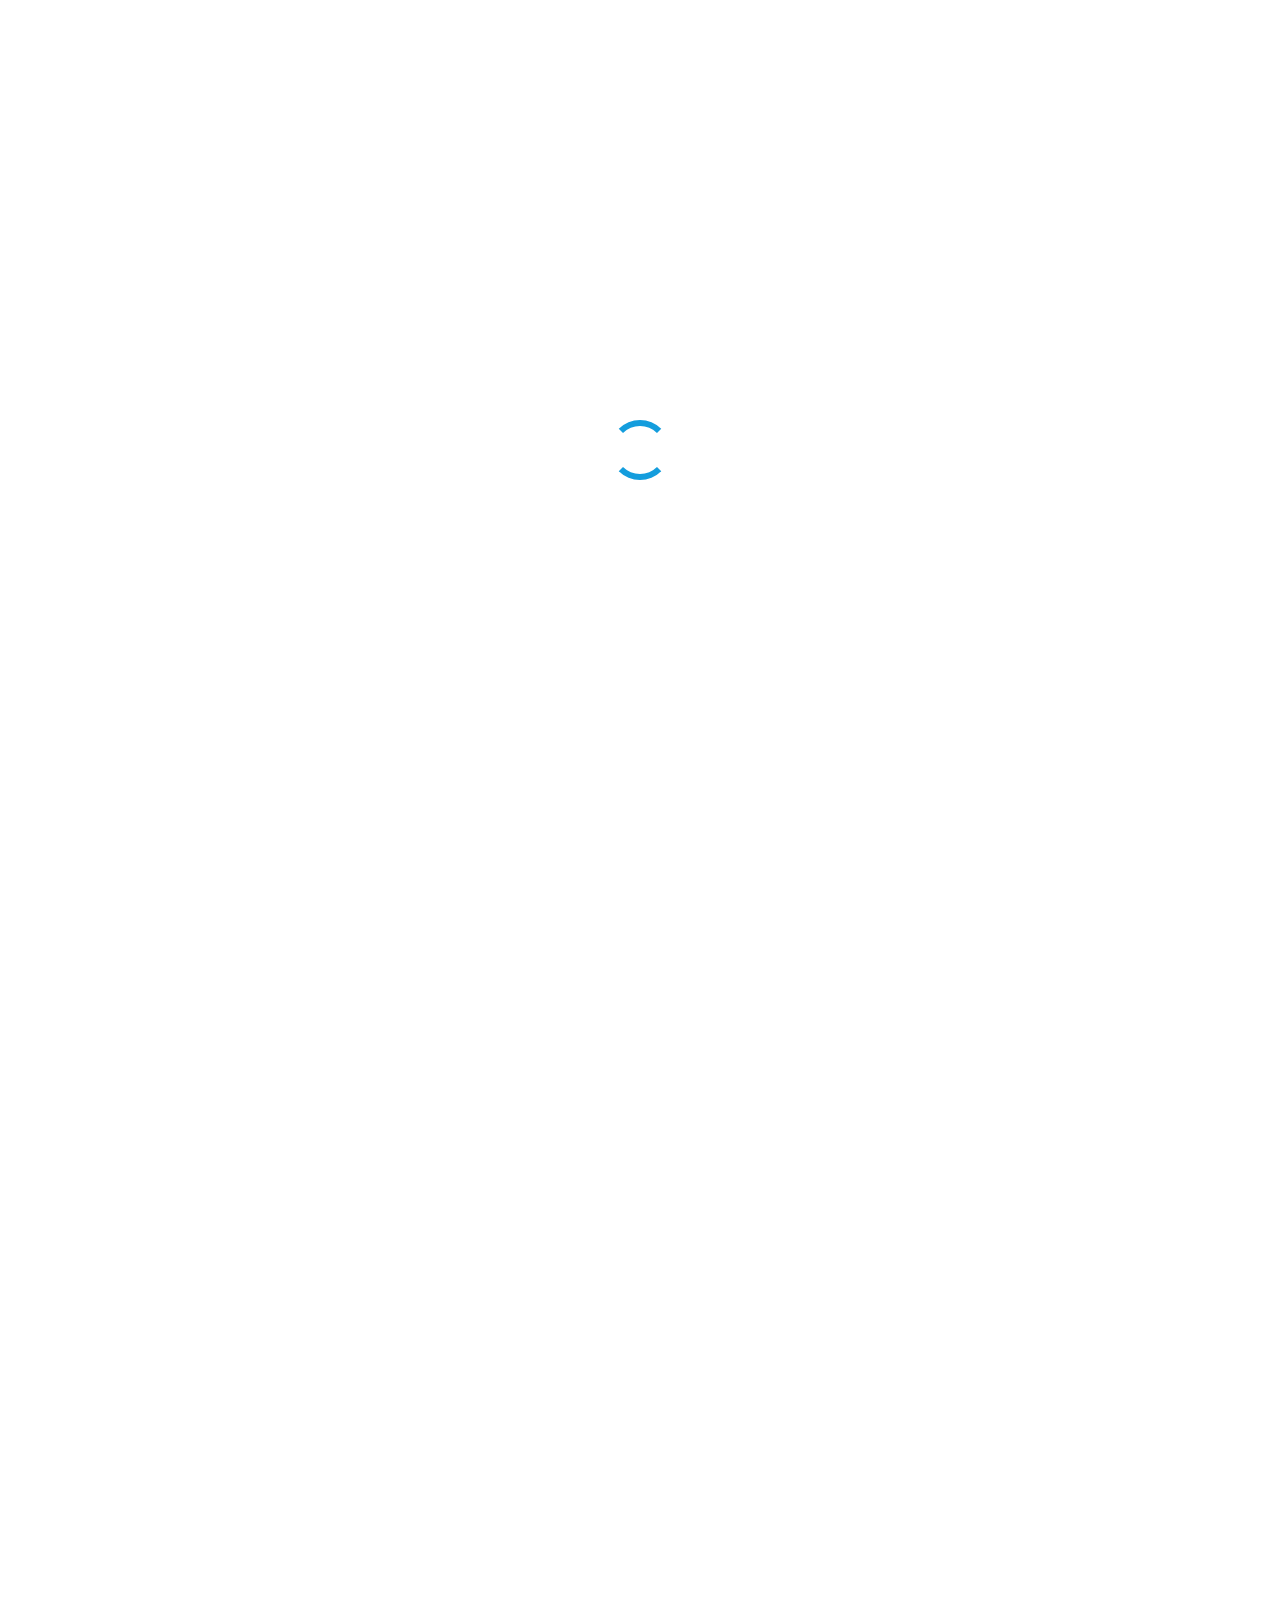
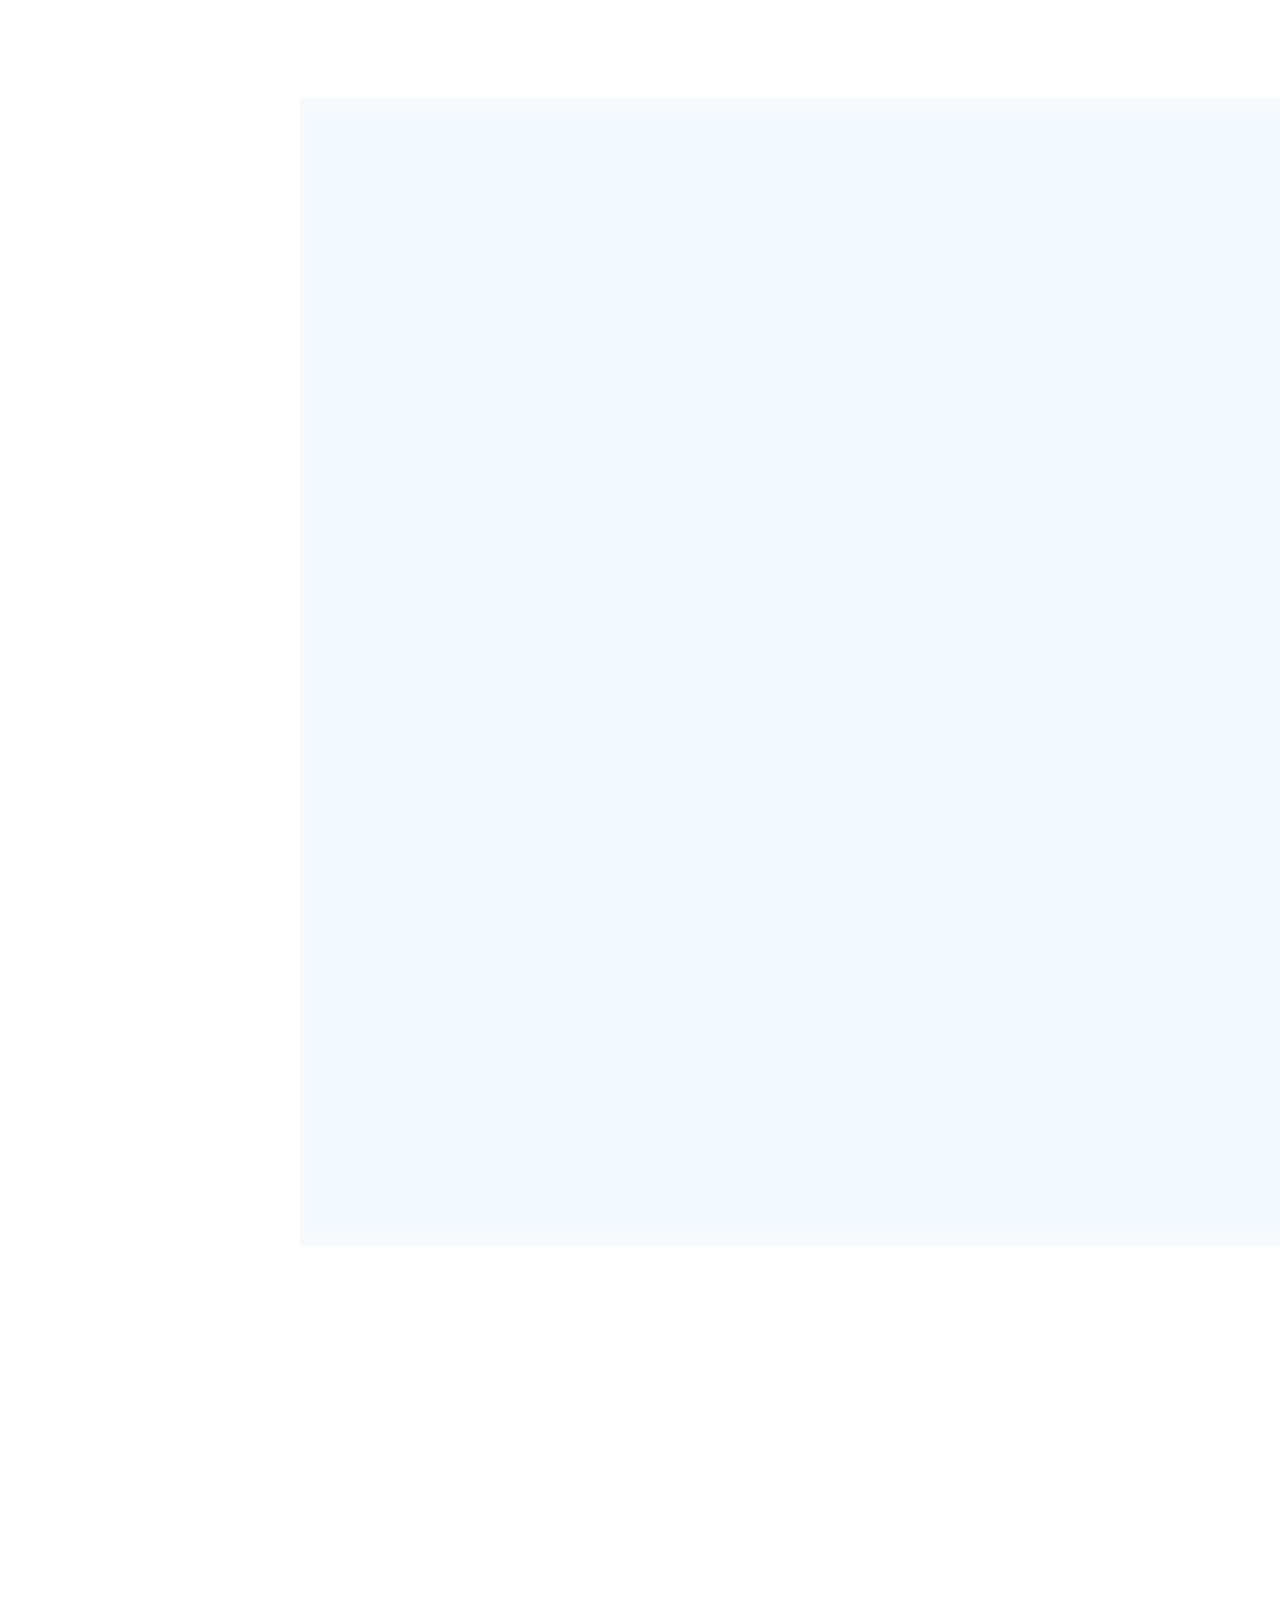
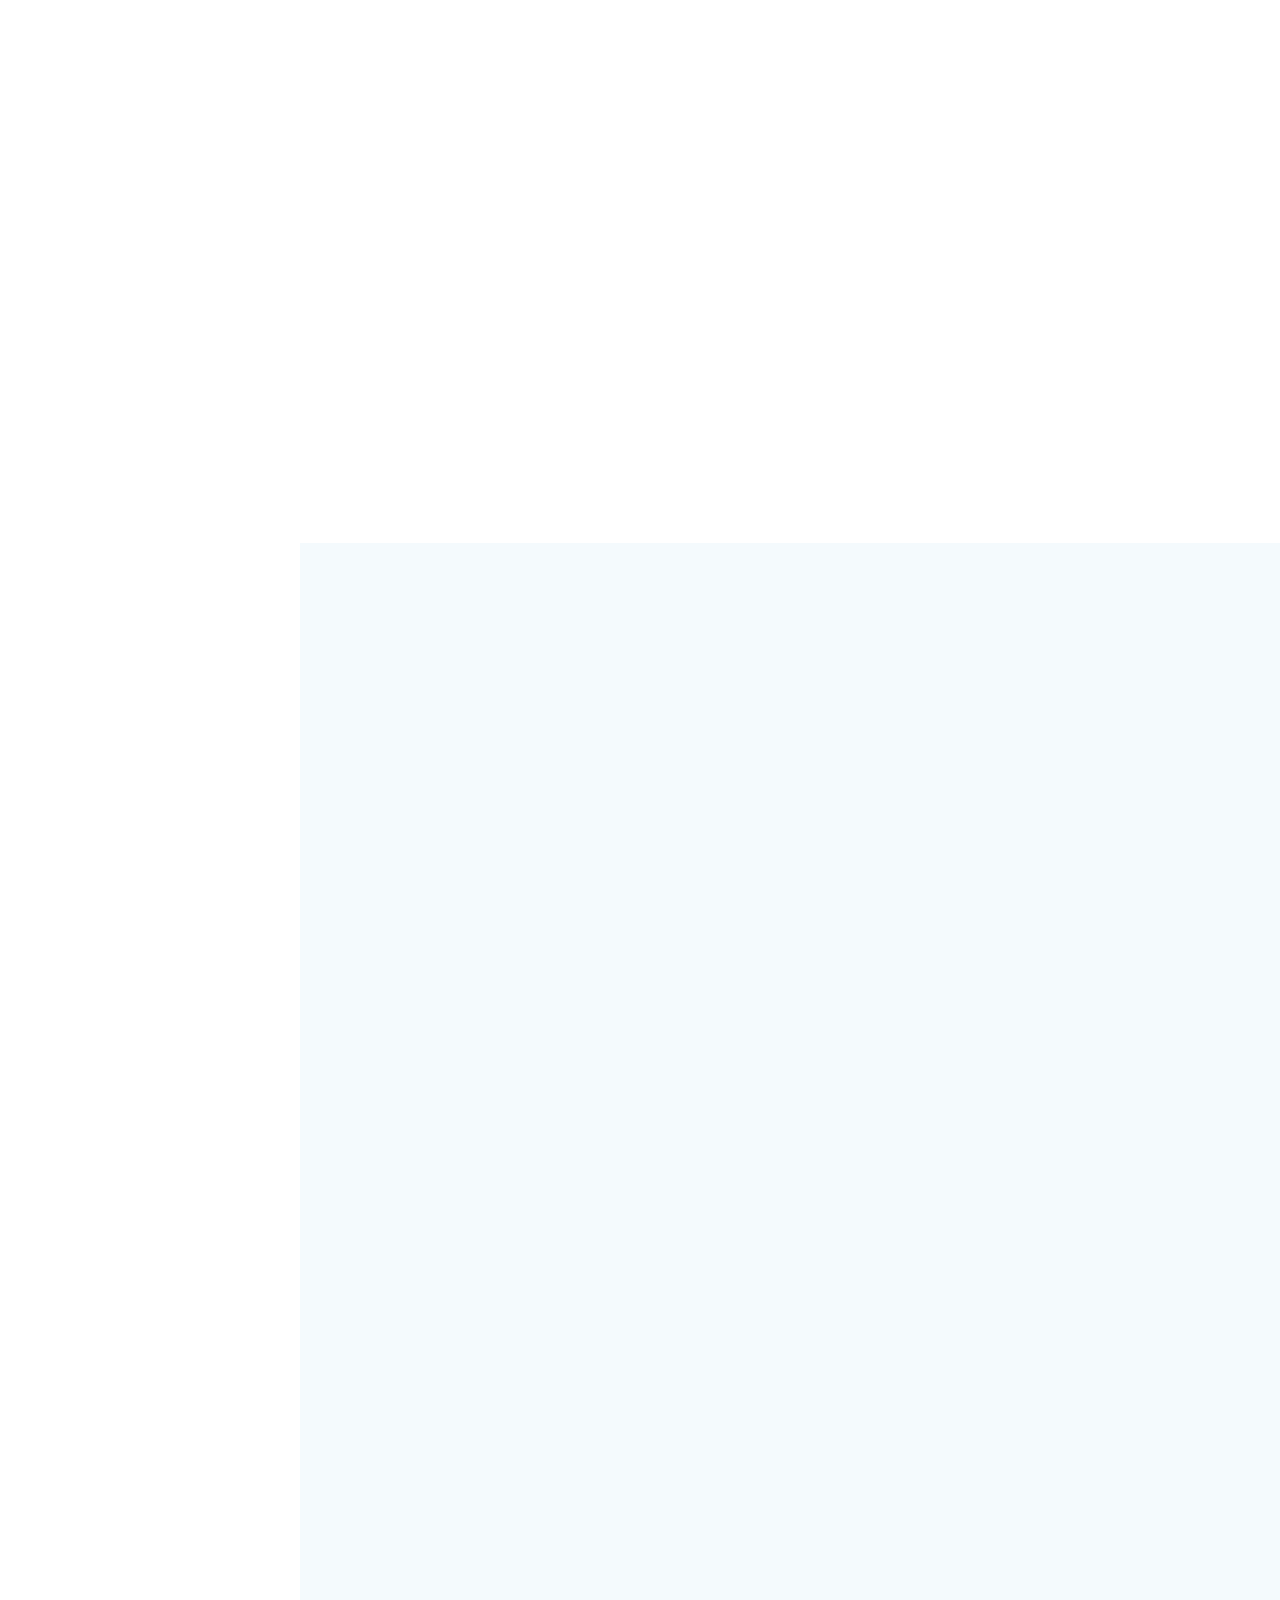
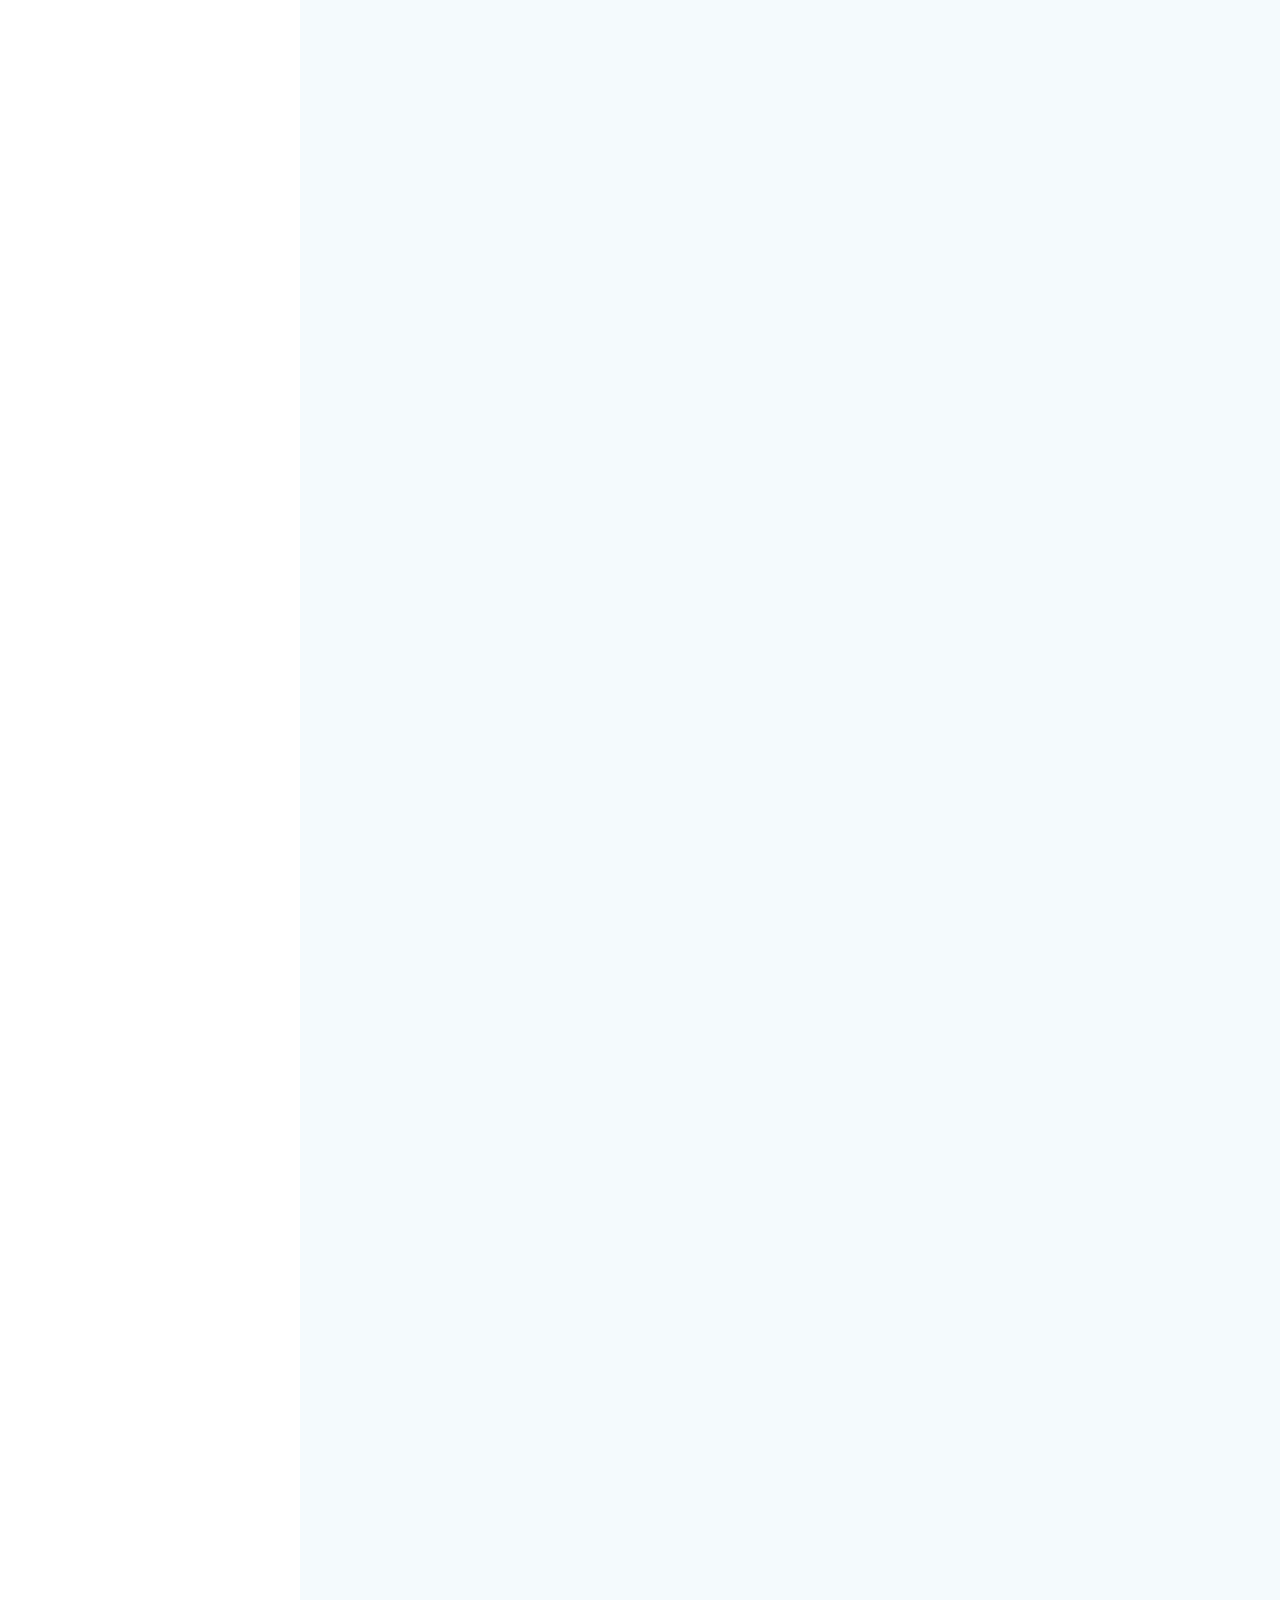
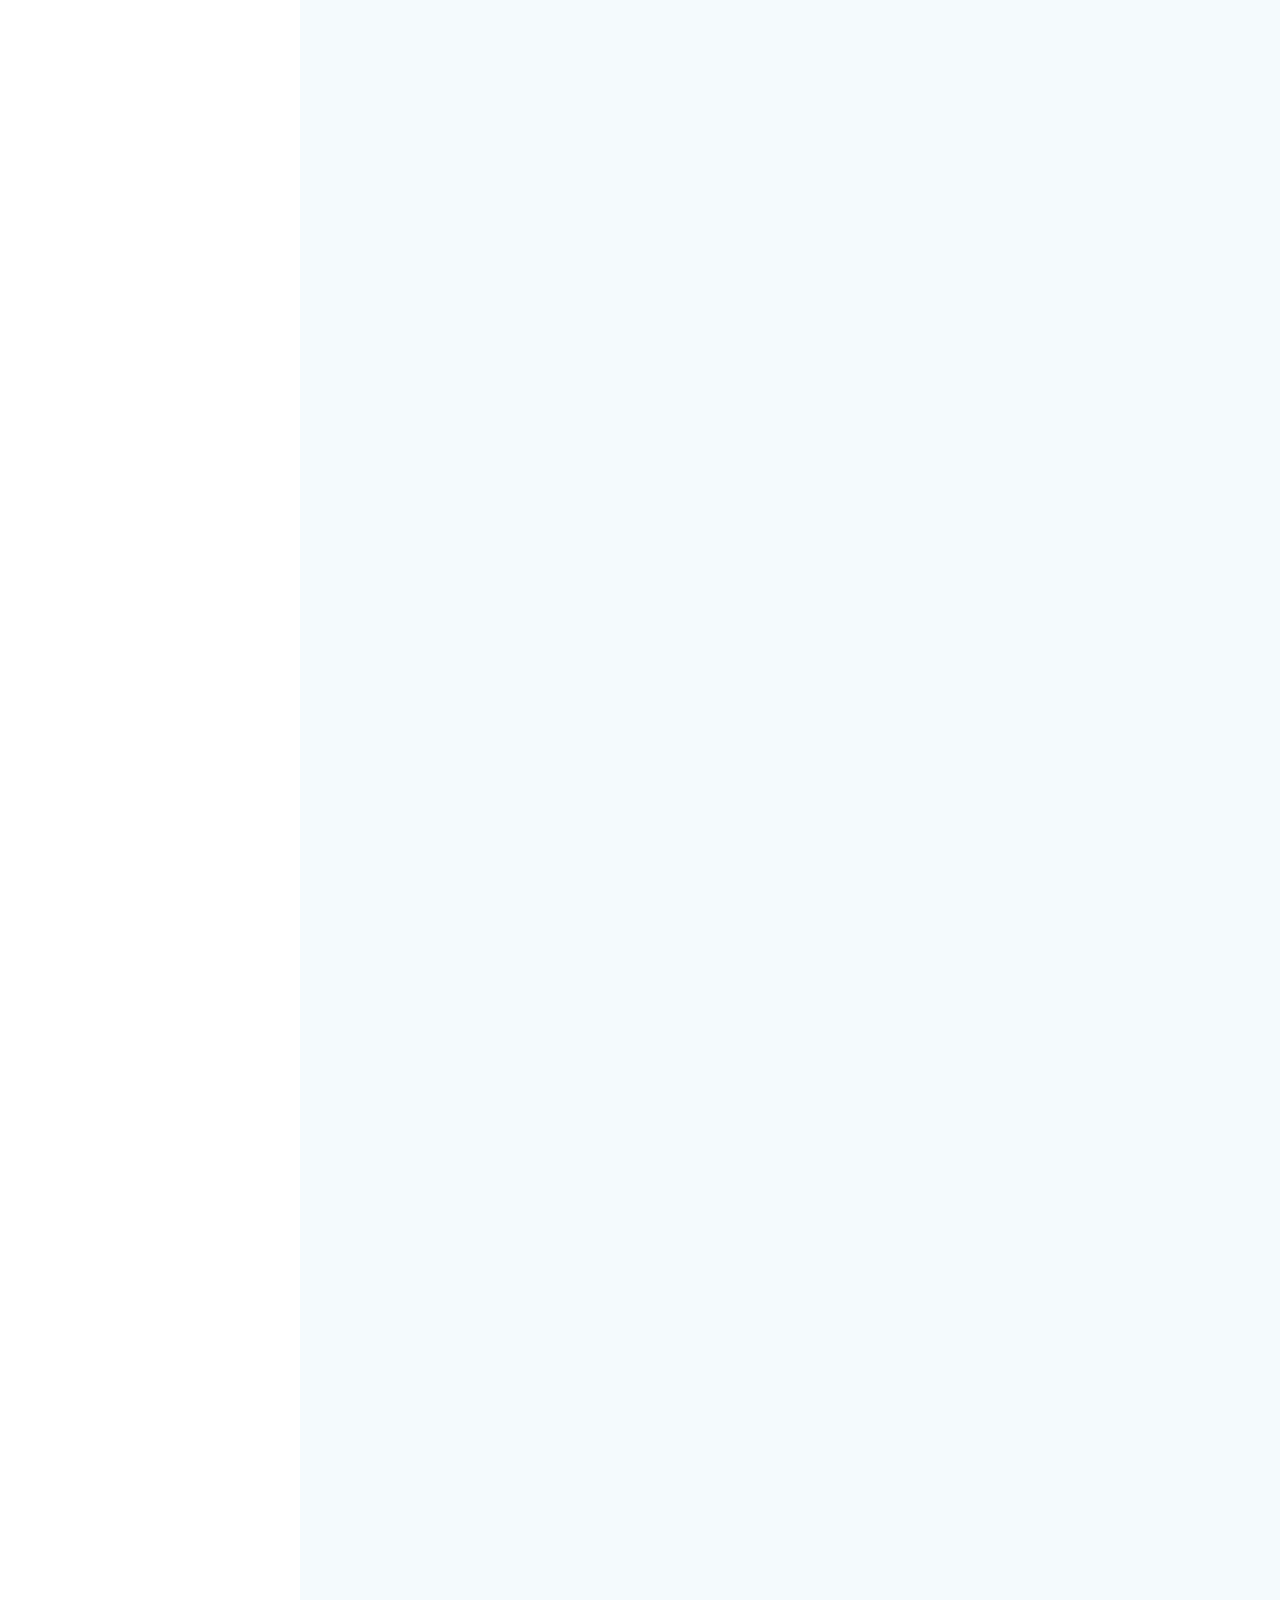
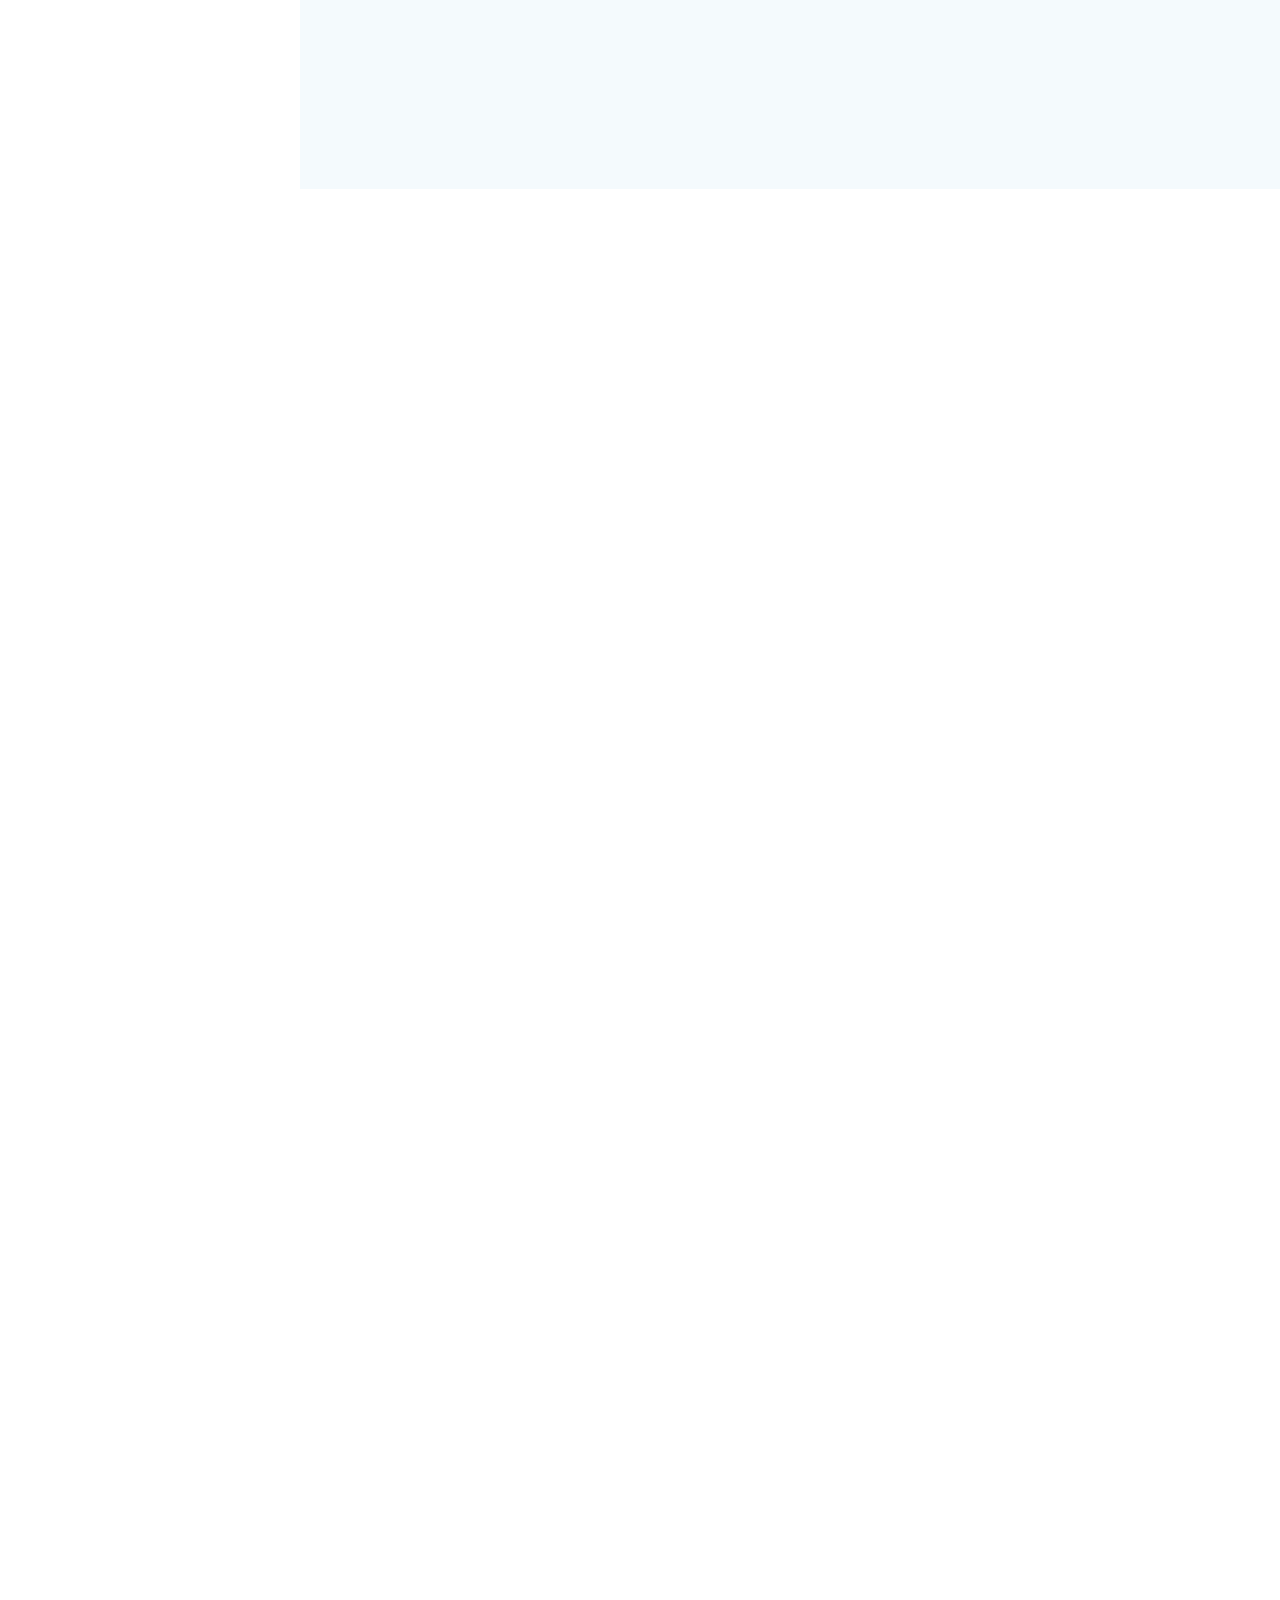
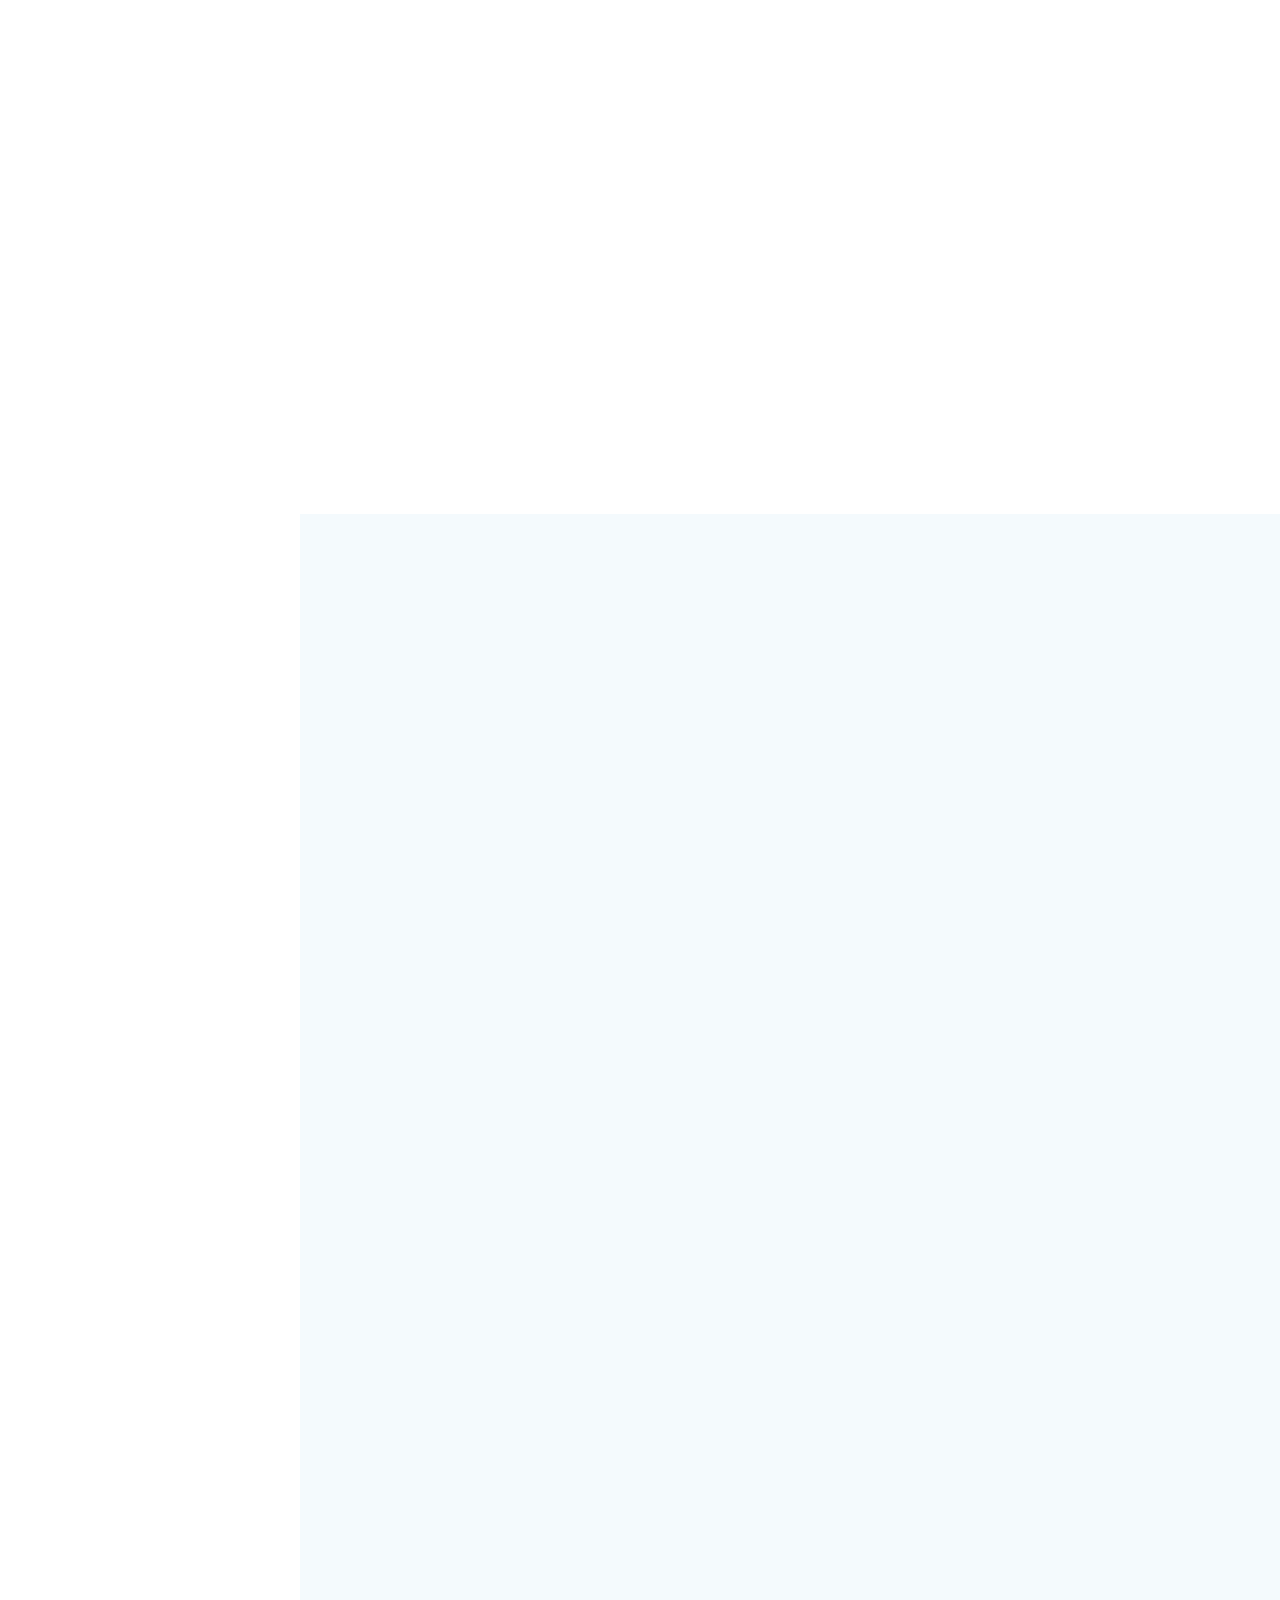
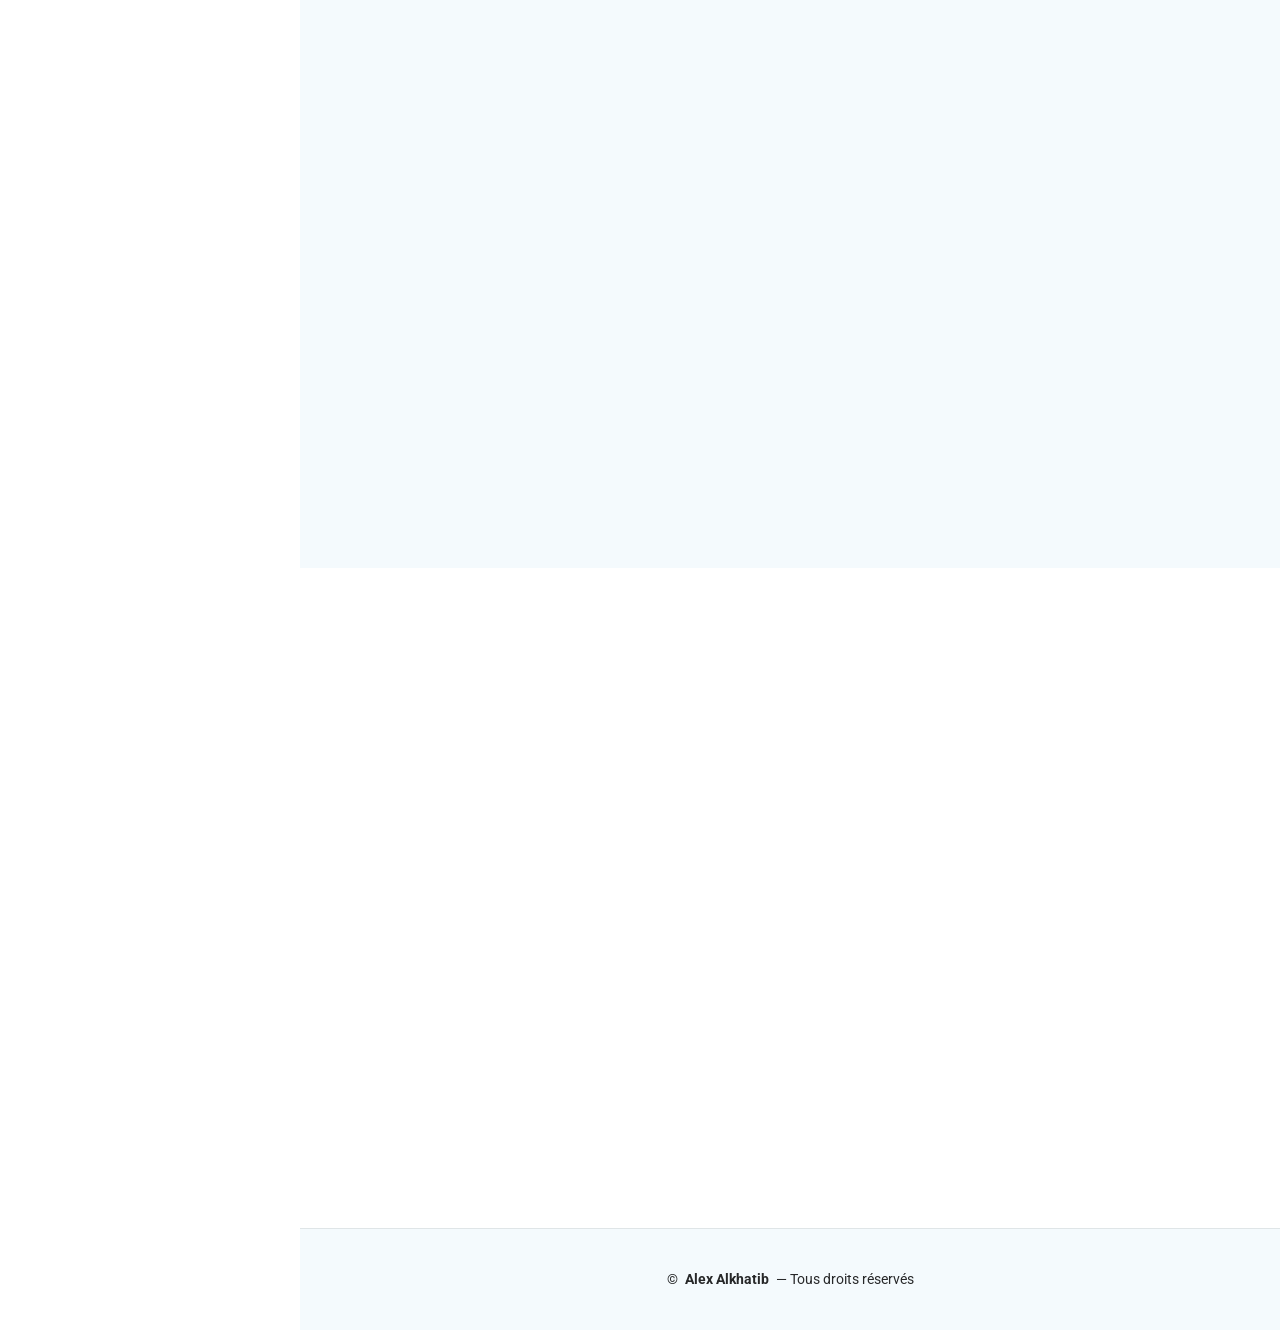
==== commit 6b135c0e: "Added new Google AI Badges" ====
--- a/index.html
+++ b/index.html
@@ -53,7 +53,7 @@
         <li><a href="#about"><i class="bi bi-person navicon"></i>PRÉSENTATION</a></li>
         <li><a href="#skills"><i class="bi bi-tools navicon"></i>COMPÉTENCES</a></li>
         <li><a href="#resume"><i class="bi bi-file-earmark-text navicon"></i>CURRICULUM VITAE</a></li>
-        <li><a href="#portfolio"><i class="bi bi-palette navicon"></i>PORTFOLIO</a></li>
+        <li><a href="#portfolio"><i class="bi bi-palette navicon"></i>PROJETS</a></li>
         <li><a href="#certifications"><i class="bi bi-patch-check navicon"></i>CERTIFICATIONS</a></li>
         <li><a href="#hobbies"><i class="bi bi-trophy navicon"></i>CENTRES D’INTÉRÊT</a></li>
         <li><a href="#contact"><i class="bi bi-envelope navicon"></i>CONTACT</a></li>
@@ -588,7 +588,7 @@
 
       <!-- Section Title -->
       <div class="container section-title" data-aos="fade-up">
-        <h2>PORTFOLIO</h2>
+        <h2>PROJETS</h2>
         <p>Je vous invite à explorer mes projets pour découvrir mes réalisations.</p>
       </div><!-- End Section Title -->
 
@@ -1174,6 +1174,32 @@
           <!-- Certification Item 1 -->
           <div class="col-lg-6 col-md-6 certification-item d-flex" data-aos="fade-up" data-aos-delay="400">
             <div class="badge flex-shrink-0">
+                <img src="assets/img/badges/google-ai-professional-badge.webp" alt="Badge Google AI Professional" class="img-fluid">
+            </div>
+            <div>
+              <h4 class="title">
+                <a href="https://www.credly.com/badges/d4f44d34-f1b0-46bf-b945-d3aee43e4073/public_url" target="_blank">Google AI Professional</a>
+              </h4>
+              <p class="description">Certification attestant de mes compétences dans l’application de l’intelligence artificielle à la recherche, à l’analyse de données, à la création de contenu, à la communication et à la planification, ainsi que dans le prompt engineering et le développement assisté par l’IA.</p>
+            </div>
+          </div>
+          <!-- End Certification Item -->
+          <!-- Certification Item 2 -->
+          <div class="col-lg-6 col-md-6 certification-item d-flex" data-aos="fade-up" data-aos-delay="400">
+            <div class="badge flex-shrink-0">
+                <img src="assets/img/badges/google-ai-essentials.webp" alt="Badge Google AI Essentials" class="img-fluid">
+            </div>
+            <div>
+              <h4 class="title">
+                <a href="https://www.credly.com/badges/cac01f68-41ca-4e9b-827a-7a4b4929a045/public_url" target="_blank">Google AI Essentials</a>
+              </h4>
+              <p class="description">Certification démontrant mes compétences dans l’utilisation de l’intelligence artificielle générative pour améliorer ma productivité, optimiser mes tâches et résoudre des problèmes, en appliquant les bonnes pratiques d’utilisation responsable de l’IA.</p>
+            </div>
+          </div>
+          <!-- End Certification Item -->
+          <!-- Certification Item 3 -->
+          <div class="col-lg-6 col-md-6 certification-item d-flex" data-aos="fade-up" data-aos-delay="400">
+            <div class="badge flex-shrink-0">
                 <img src="assets/img/badges/google-cloud-engineering-badge.webp" alt="Badge Google Cloud Engineering" class="img-fluid">
             </div>
             <div>
@@ -1184,7 +1210,7 @@
             </div>
           </div>
           <!-- End Certification Item -->
-          <!-- Certification Item 2 -->
+          <!-- Certification Item 4 -->
           <div class="col-lg-6 col-md-6 certification-item d-flex" data-aos="fade-up" data-aos-delay="300">
             <div class="badge flex-shrink-0">
                 <img src="assets/img/badges/google-data-analytics-badge.webp" alt="Badge Google Data Analytics" class="img-fluid">
@@ -1198,7 +1224,7 @@
             </div>
           </div>
           <!-- End Certification Item -->
-          <!-- Certification Item 3 -->
+          <!-- Certification Item 5 -->
           <div class="col-lg-6 col-md-6 certification-item d-flex" data-aos="fade-up" data-aos-delay="100">
             <div class="badge flex-shrink-0">
                 <img src="assets/img/badges//az-900-badge.webp" alt="Badge AZ-900" class="img-fluid">
@@ -1211,7 +1237,7 @@
             </div>
           </div>
           <!-- End Certification Item -->
-          <!-- Certification Item 4 -->
+          <!-- Certification Item 6 -->
           <div class="col-lg-6 col-md-6 certification-item d-flex" data-aos="fade-up" data-aos-delay="100">
             <div class="badge flex-shrink-0">
                 <img src="assets/img/badges//oci-foundations-associate-badge.webp" alt="Oracle Cloud Infrastructure Foundations Associate Badge" class="img-fluid">
@@ -1224,7 +1250,7 @@
             </div>
           </div>
           <!-- End Certification Item -->
-          <!-- Certification Item 5 -->
+          <!-- Certification Item 7 -->
           <div class="col-lg-6 col-md-6 certification-item d-flex" data-aos="fade-up" data-aos-delay="400">
             <div class="badge flex-shrink-0">
                 <img src="assets/img/badges/ibm-data-fundamentals-badge.webp" alt="Badge IBM Data Fundamentals" class="img-fluid">
@@ -1237,7 +1263,7 @@
             </div>
           </div>
           <!-- End Certification Item -->
-          <!-- Certification Item 6 -->
+          <!-- Certification Item 8 -->
           <div class="col-lg-6 col-md-6 certification-item d-flex" data-aos="fade-up" data-aos-delay="400">
             <div class="badge flex-shrink-0">
                 <img src="assets/img/badges/ibm-artificial-intelligence-fundamentals-badge.webp" alt="Badge IBM Artificial Intelligence Fundamentals" class="img-fluid">
@@ -1250,7 +1276,7 @@
             </div>
           </div>
           <!-- End Certification Item -->
-          <!-- Certification Item 7 -->
+          <!-- Certification Item 9 -->
           <div class="col-lg-6 col-md-6 certification-item d-flex" data-aos="fade-up" data-aos-delay="500">
             <div class="badge flex-shrink-0">
                 <img src="assets/img/badges/networking-basics-badge.webp" alt="Badge CISCO Networking Basics" class="img-fluid">
@@ -1263,7 +1289,7 @@
             </div>
           </div>
           <!-- End Certification Item -->
-          <!-- Certification Item 8 -->
+          <!-- Certification Item 10 -->
           <div class="col-lg-6 col-md-6 certification-item d-flex" data-aos="fade-up" data-aos-delay="200">
             <div class="badge flex-shrink-0">
                 <img src="assets/img/badges/introduction-to-cybersecurity-badge.webp" alt="Badge CISCO Introduction to Cybersecurity" class="img-fluid">
@@ -1276,7 +1302,7 @@
             </div>
           </div>
           <!-- End Certification Item -->
-          <!-- Certification Item 9 -->
+          <!-- Certification Item 11 -->
           <div class="col-lg-6 col-md-6 certification-item d-flex" data-aos="fade-up" data-aos-delay="100">
             <div class="badge flex-shrink-0">
                 <img src="assets/img/badges//cs50-badge.webp" alt="Harvard CS50x Badge" class="img-fluid">
@@ -1289,7 +1315,7 @@
             </div>
           </div>
           <!-- End Certification Item -->
-          <!-- Certification Item 10 -->
+          <!-- Certification Item 12 -->
           <div class="col-lg-6 col-md-6 certification-item d-flex" data-aos="fade-up" data-aos-delay="100">
             <div class="badge flex-shrink-0">
                 <img src="assets/img/badges//ef-set-badge.webp" alt="EF Standard English Test Badge" class="img-fluid">
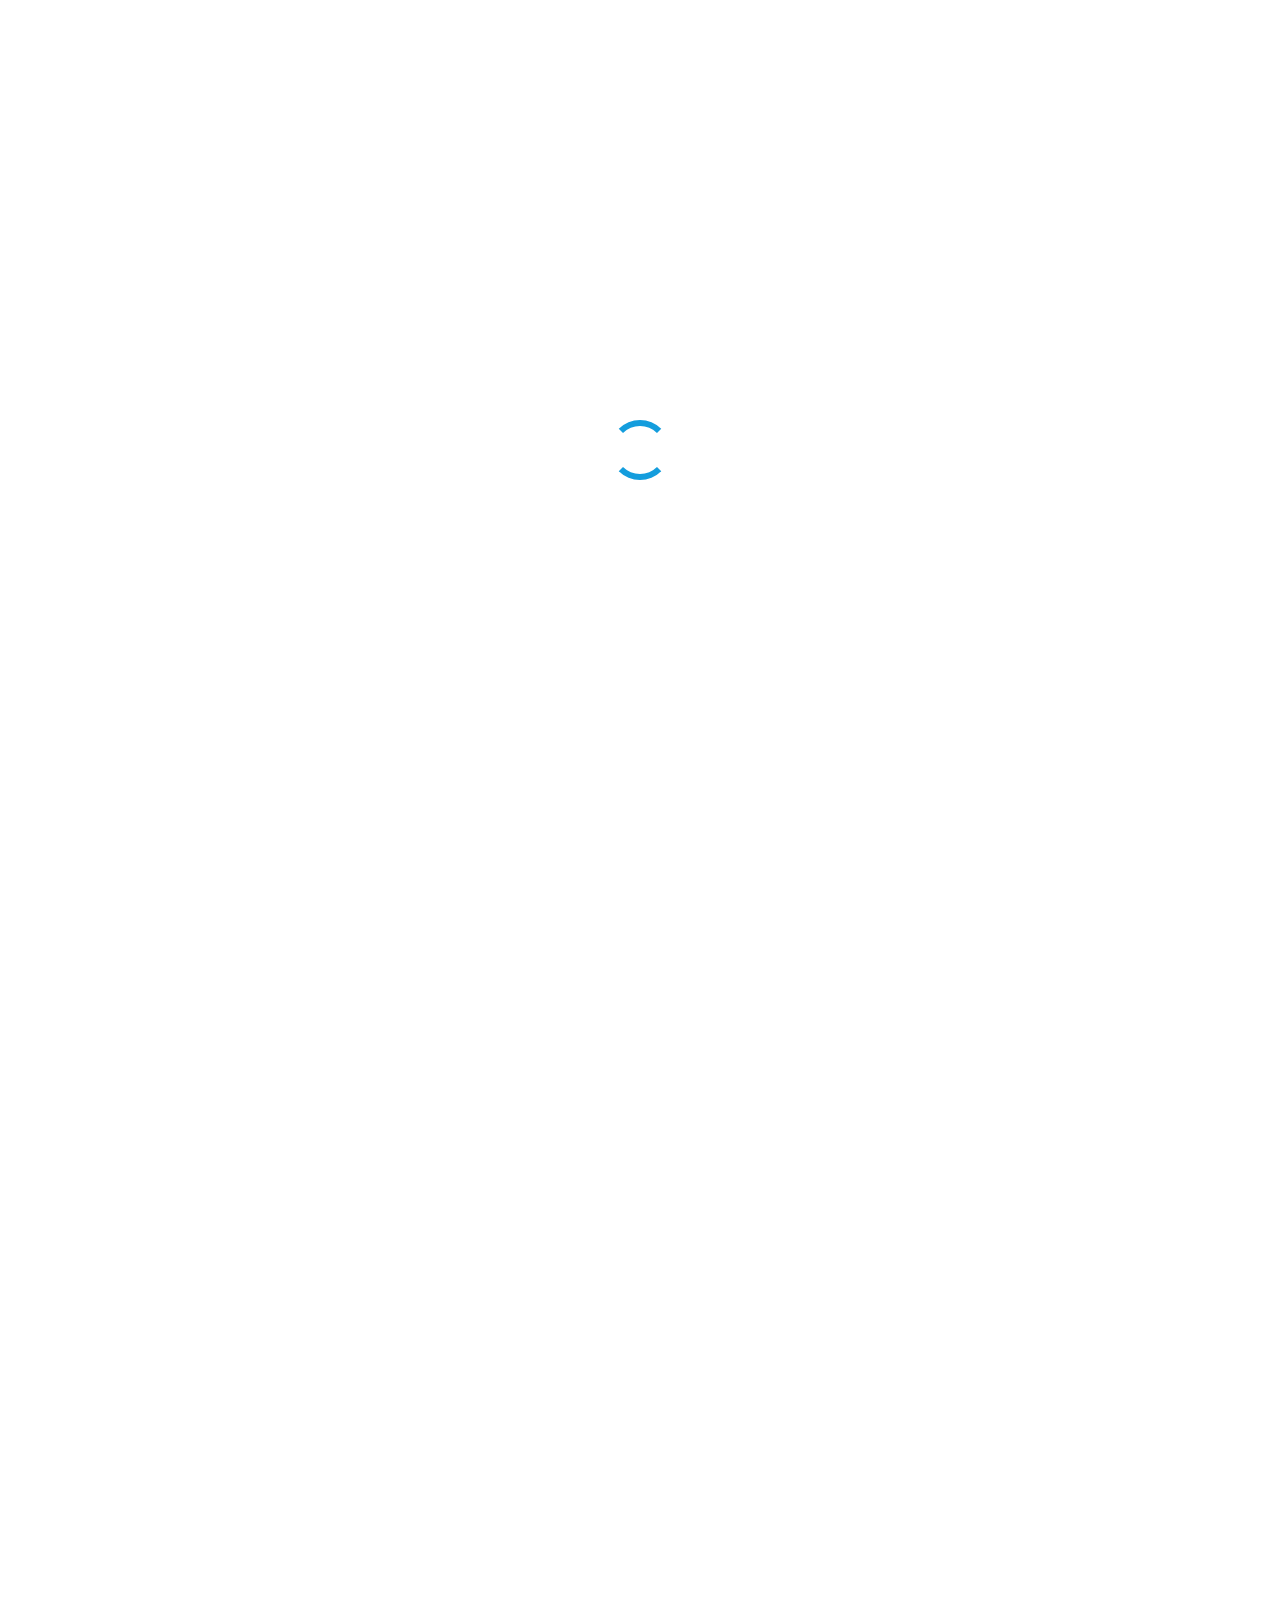
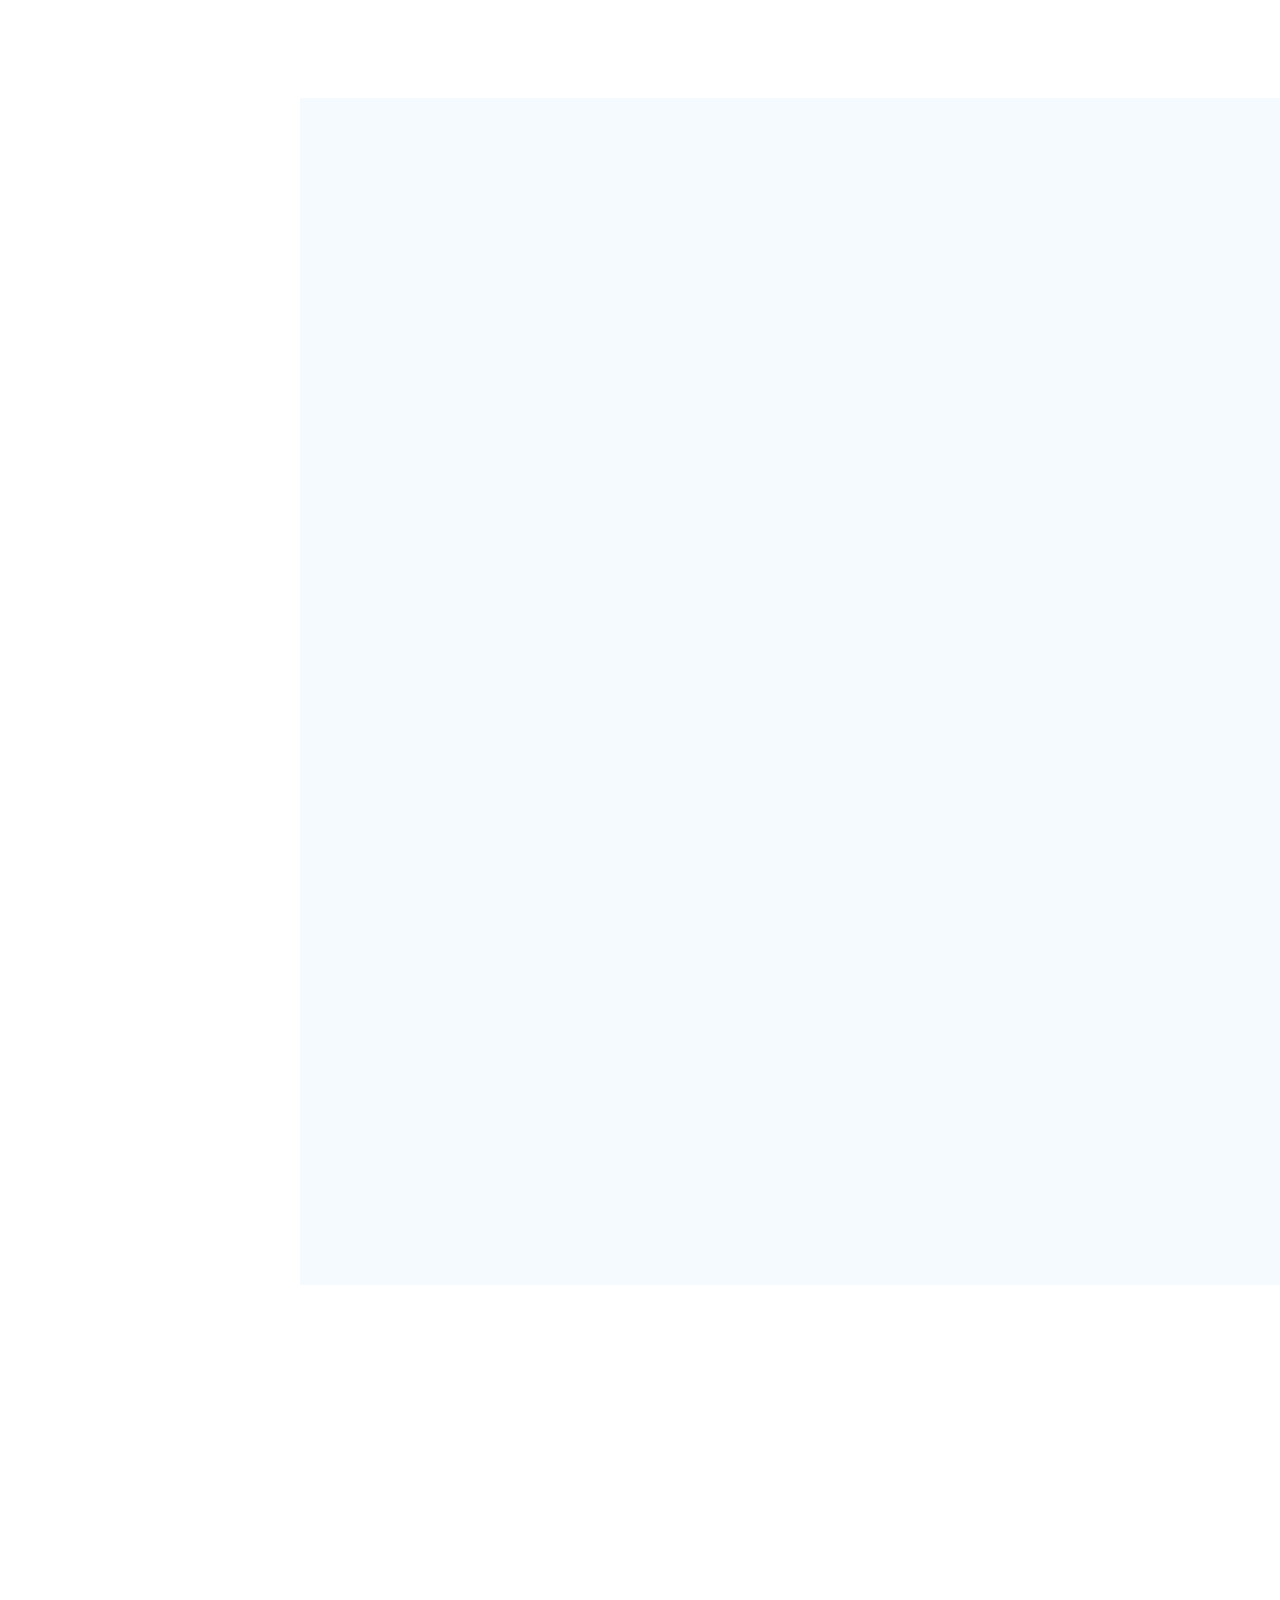
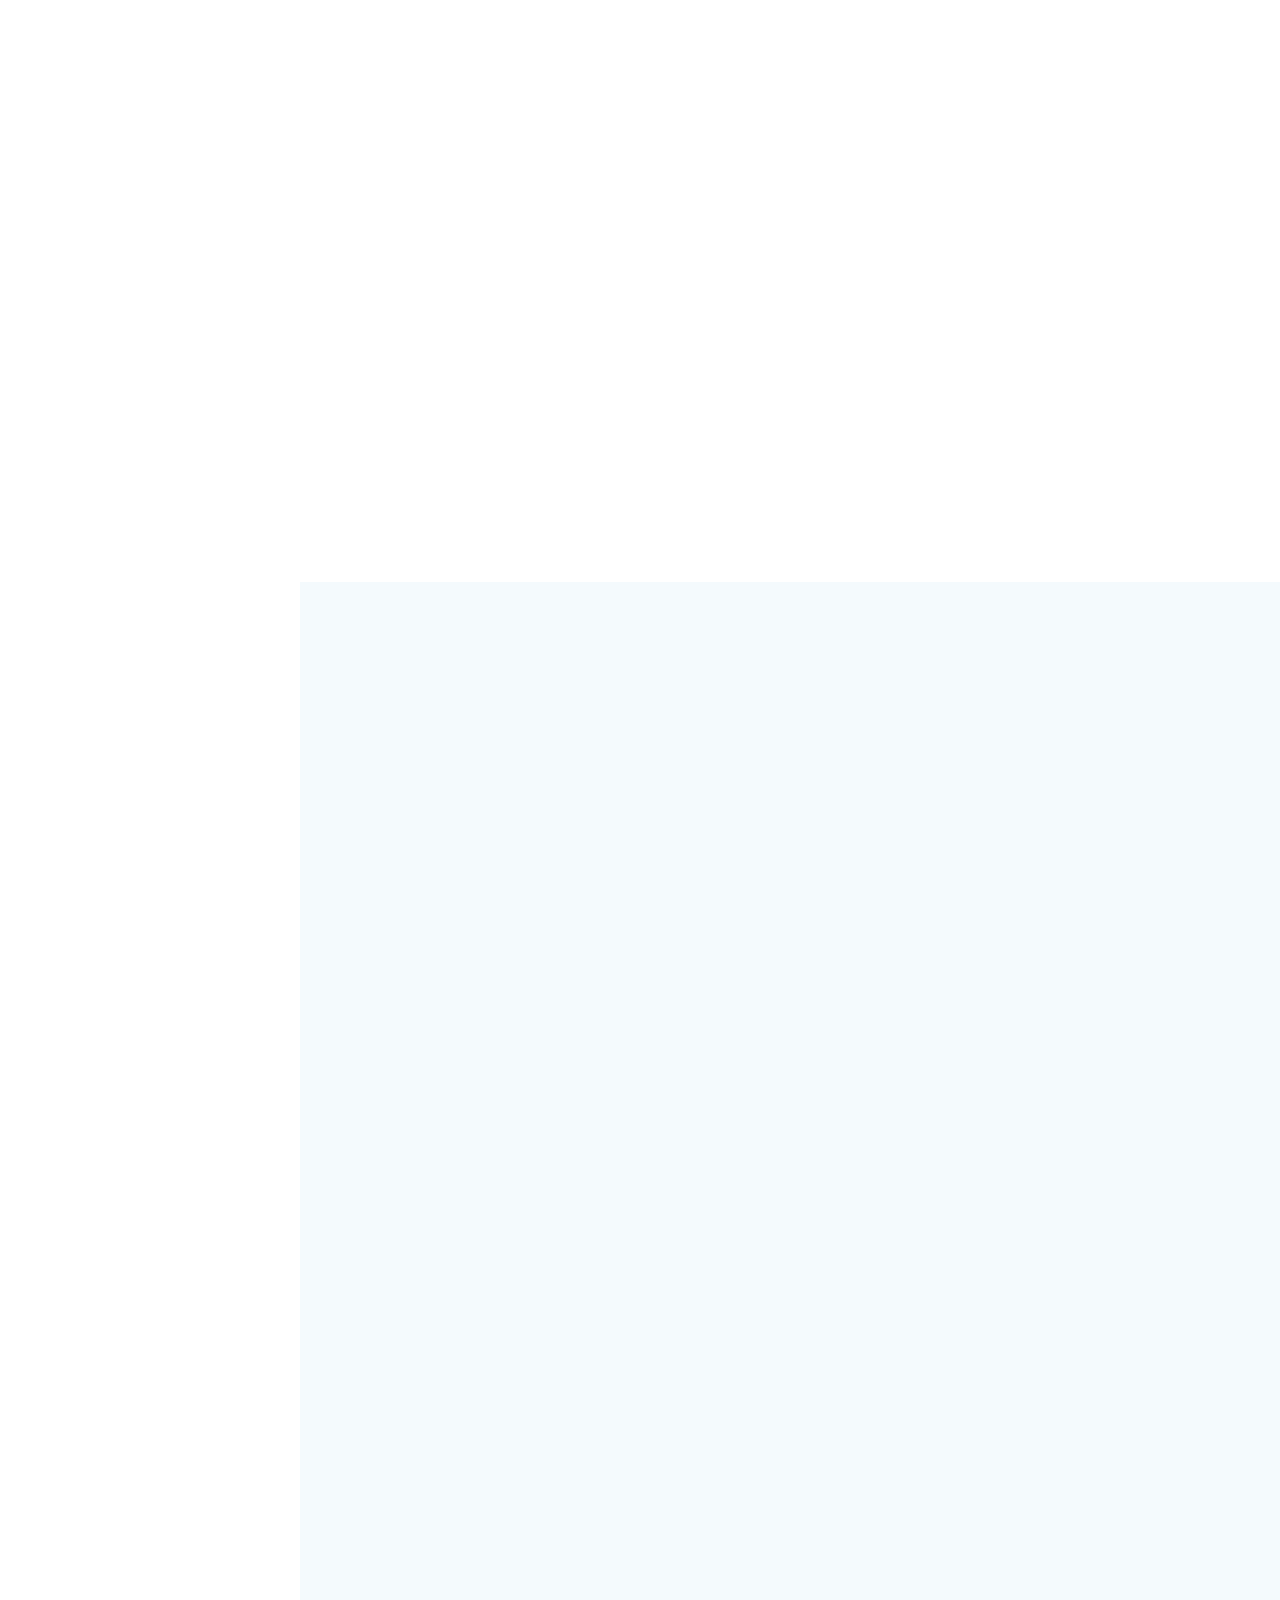
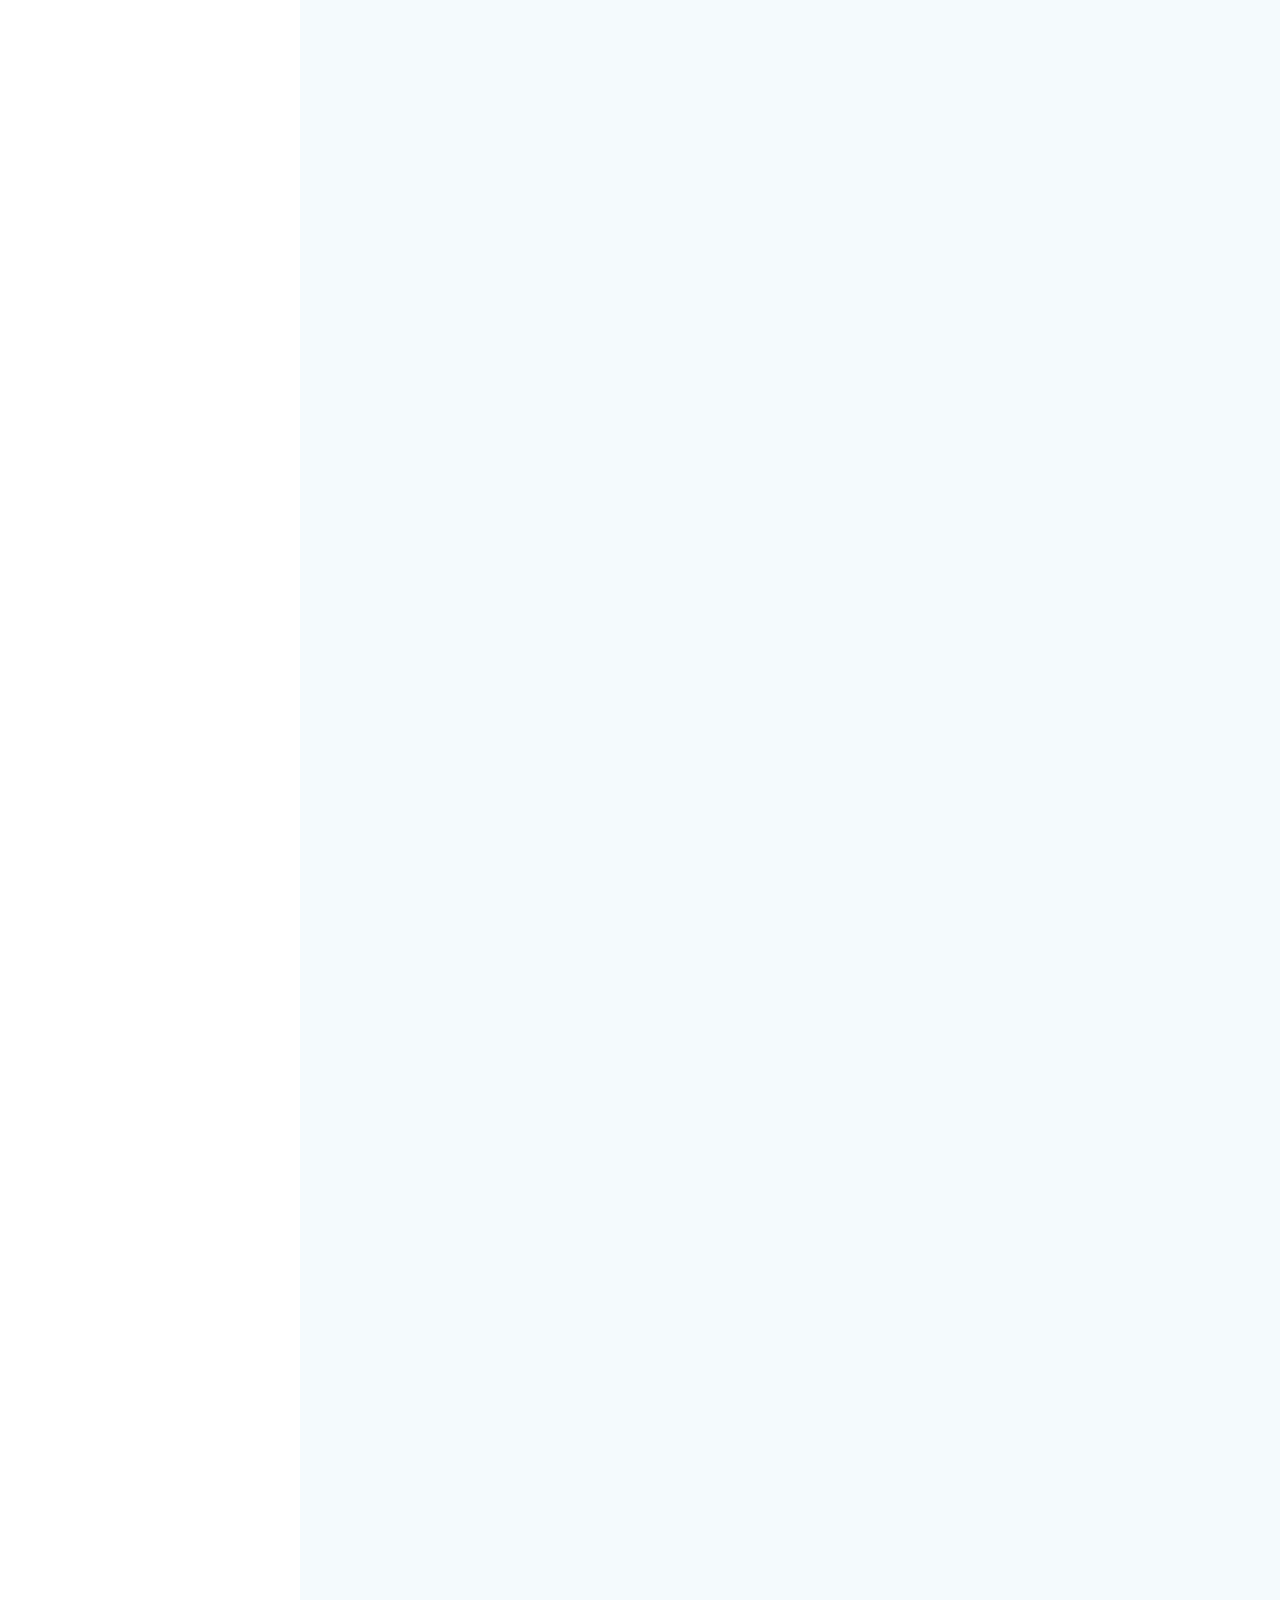
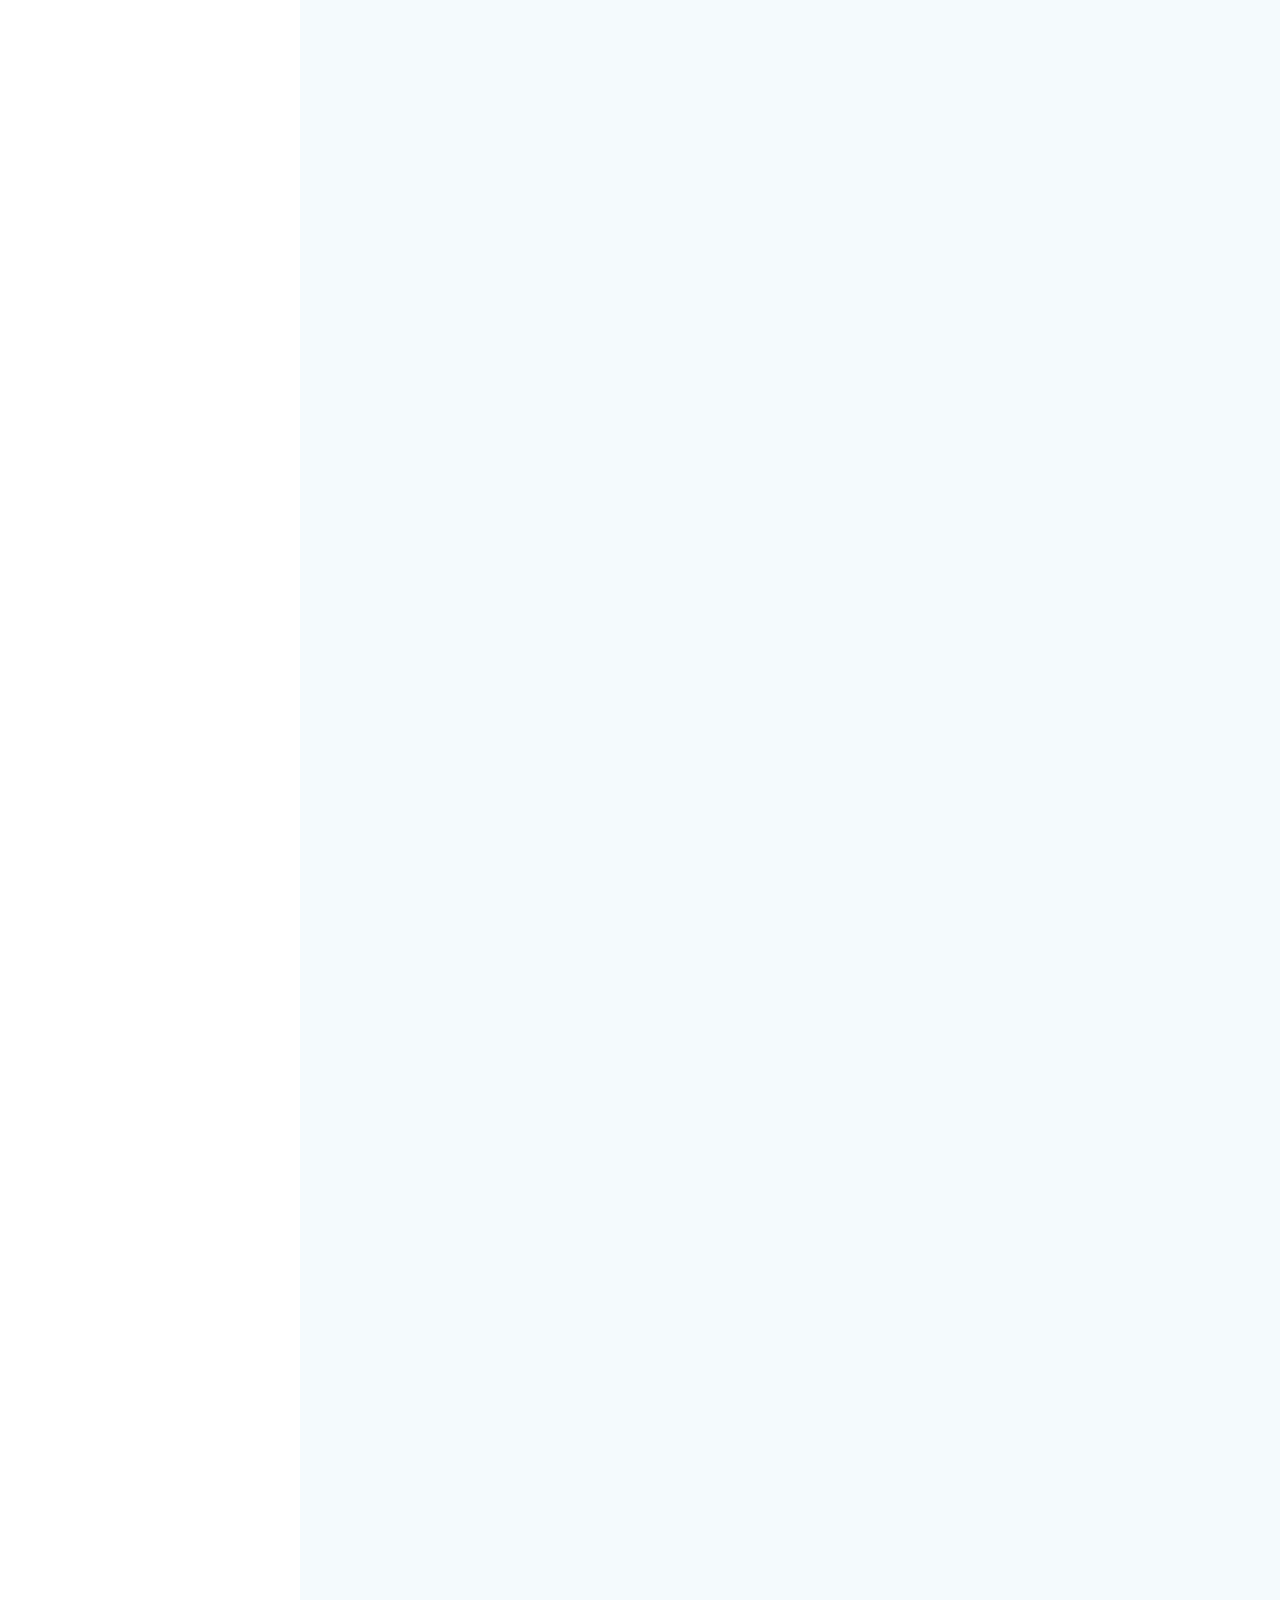
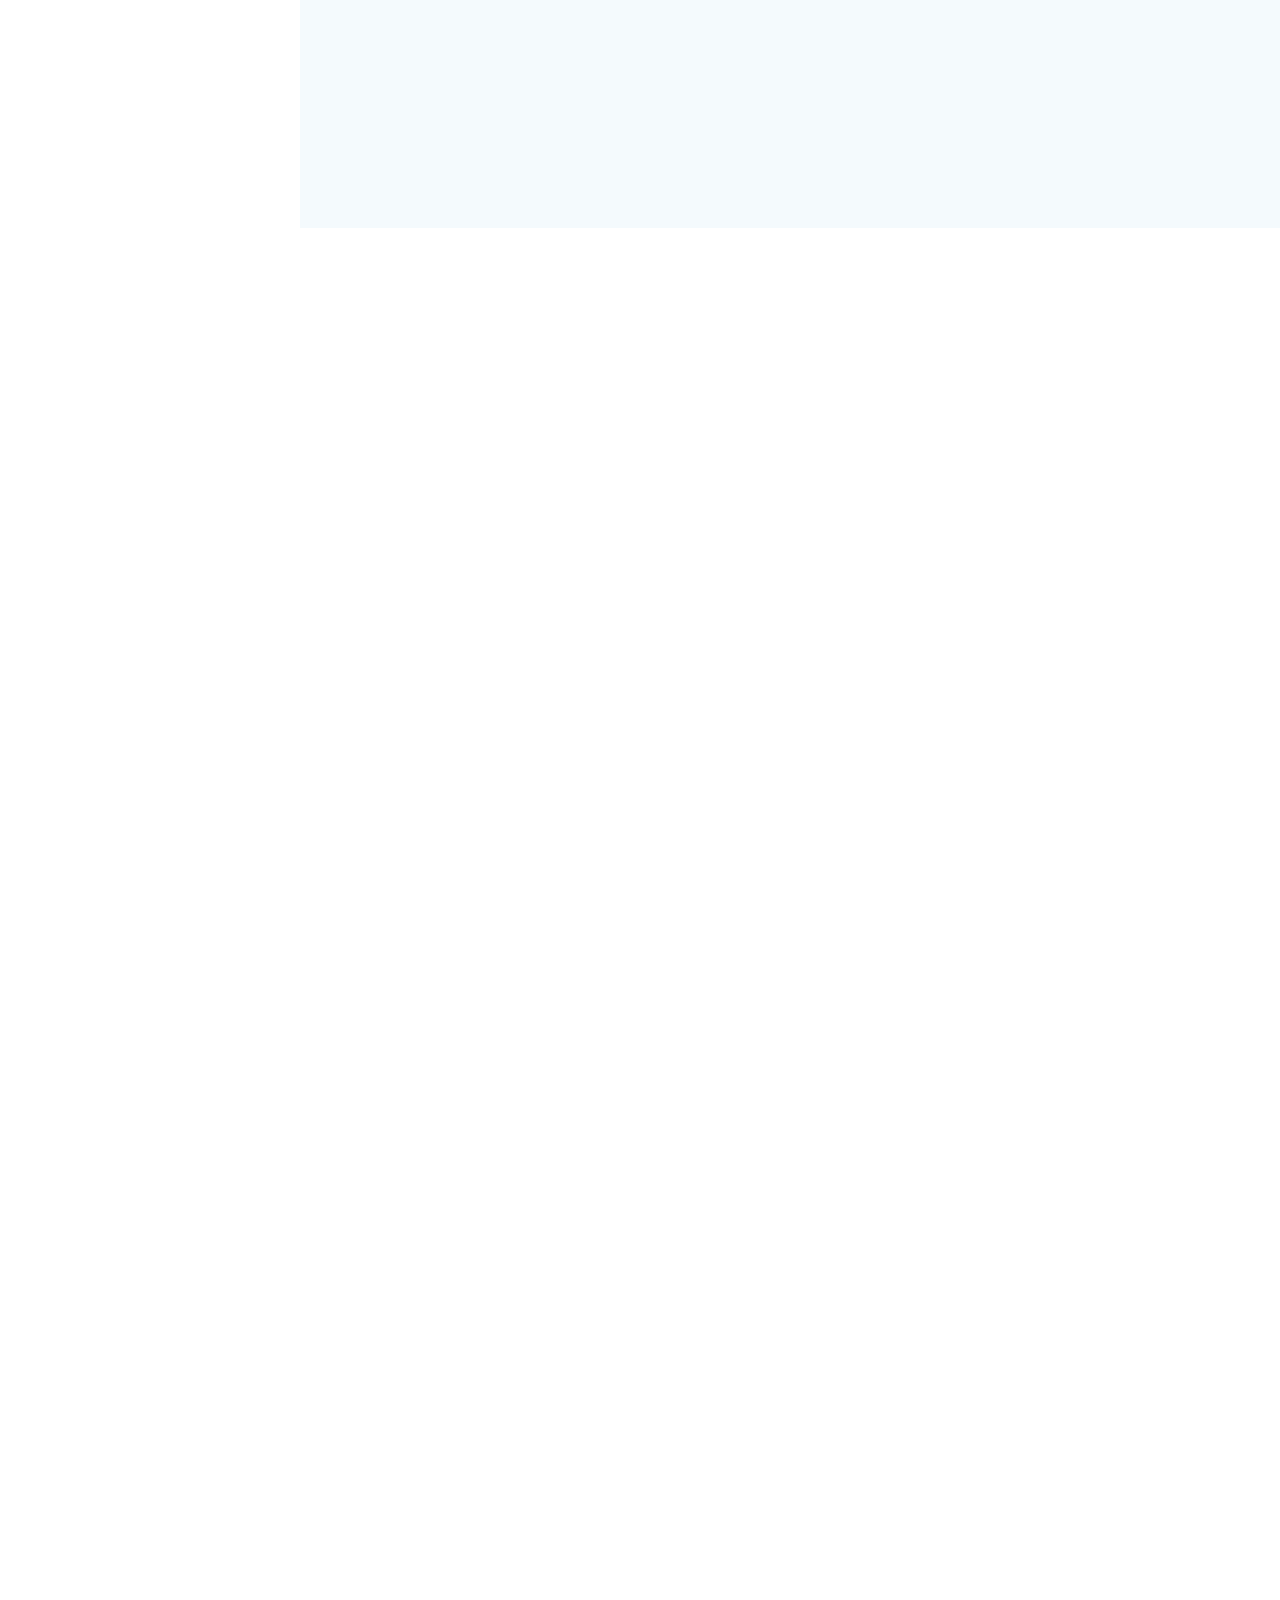
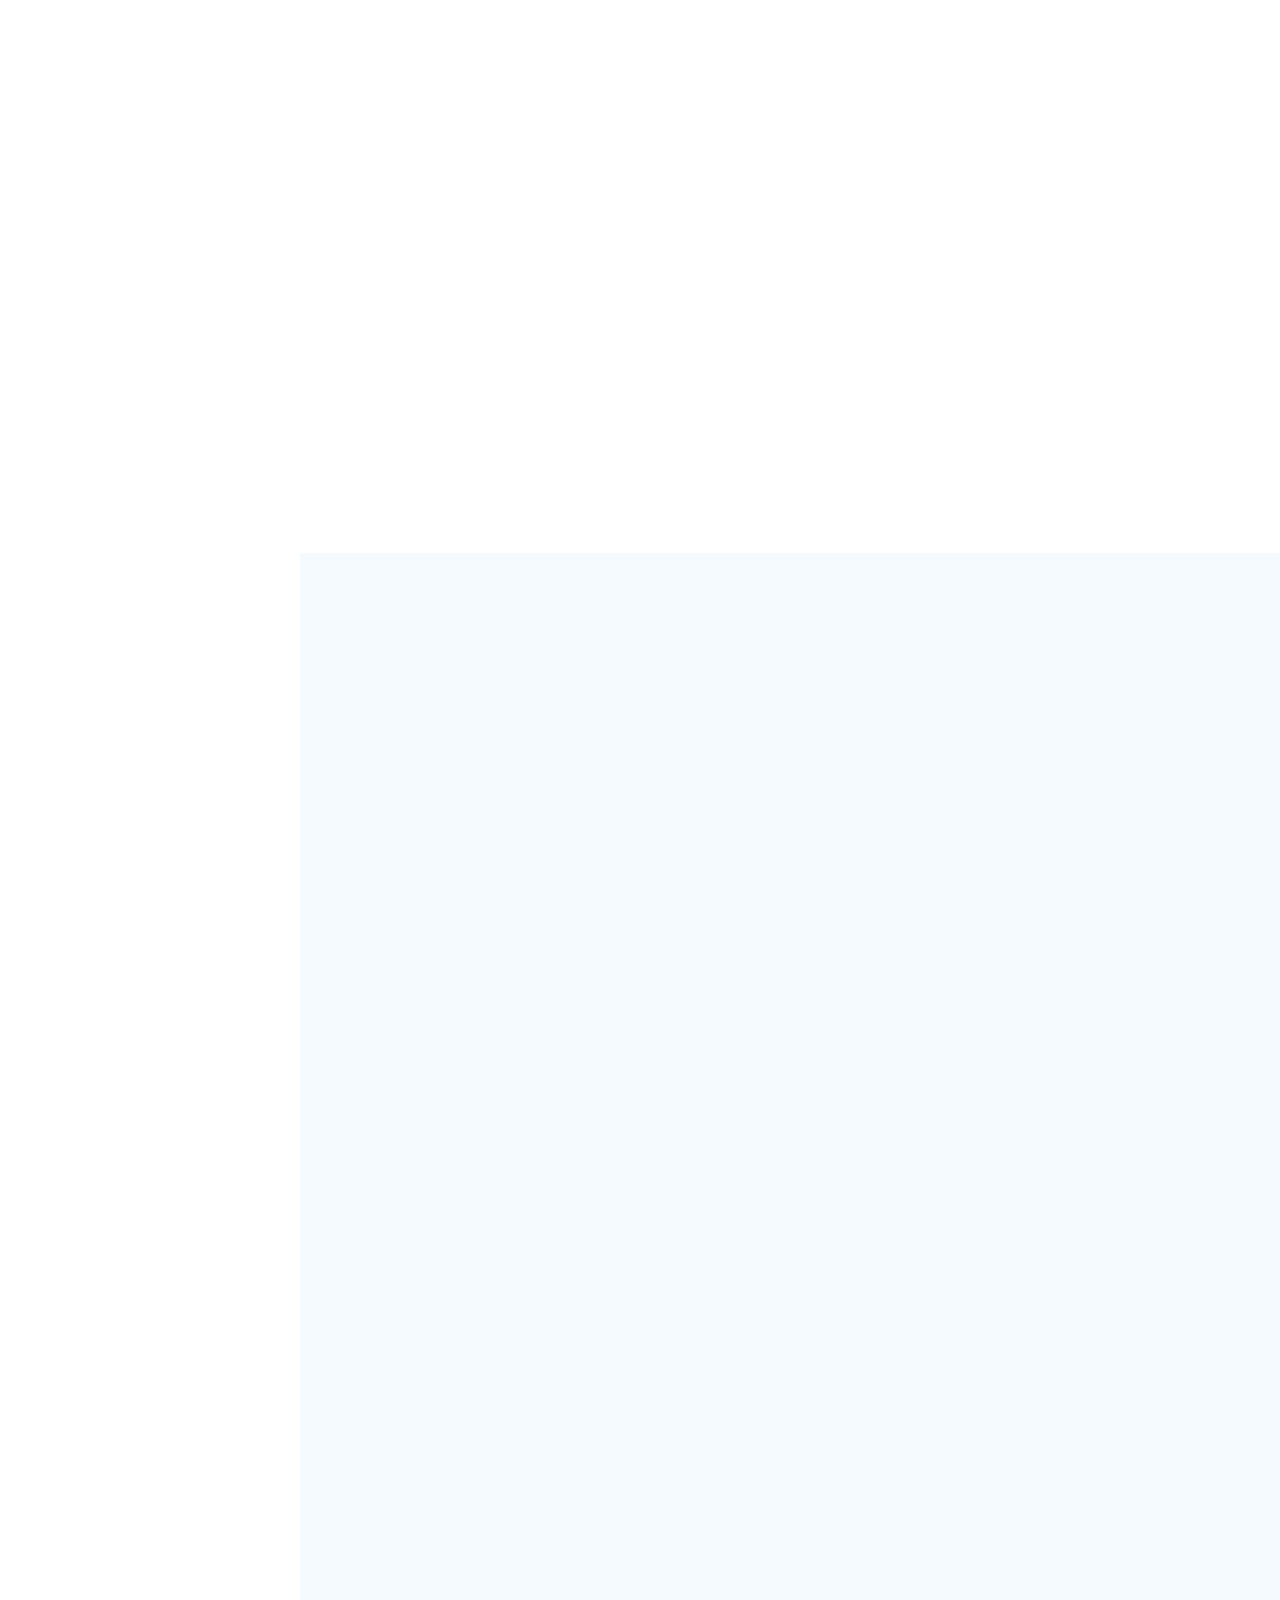
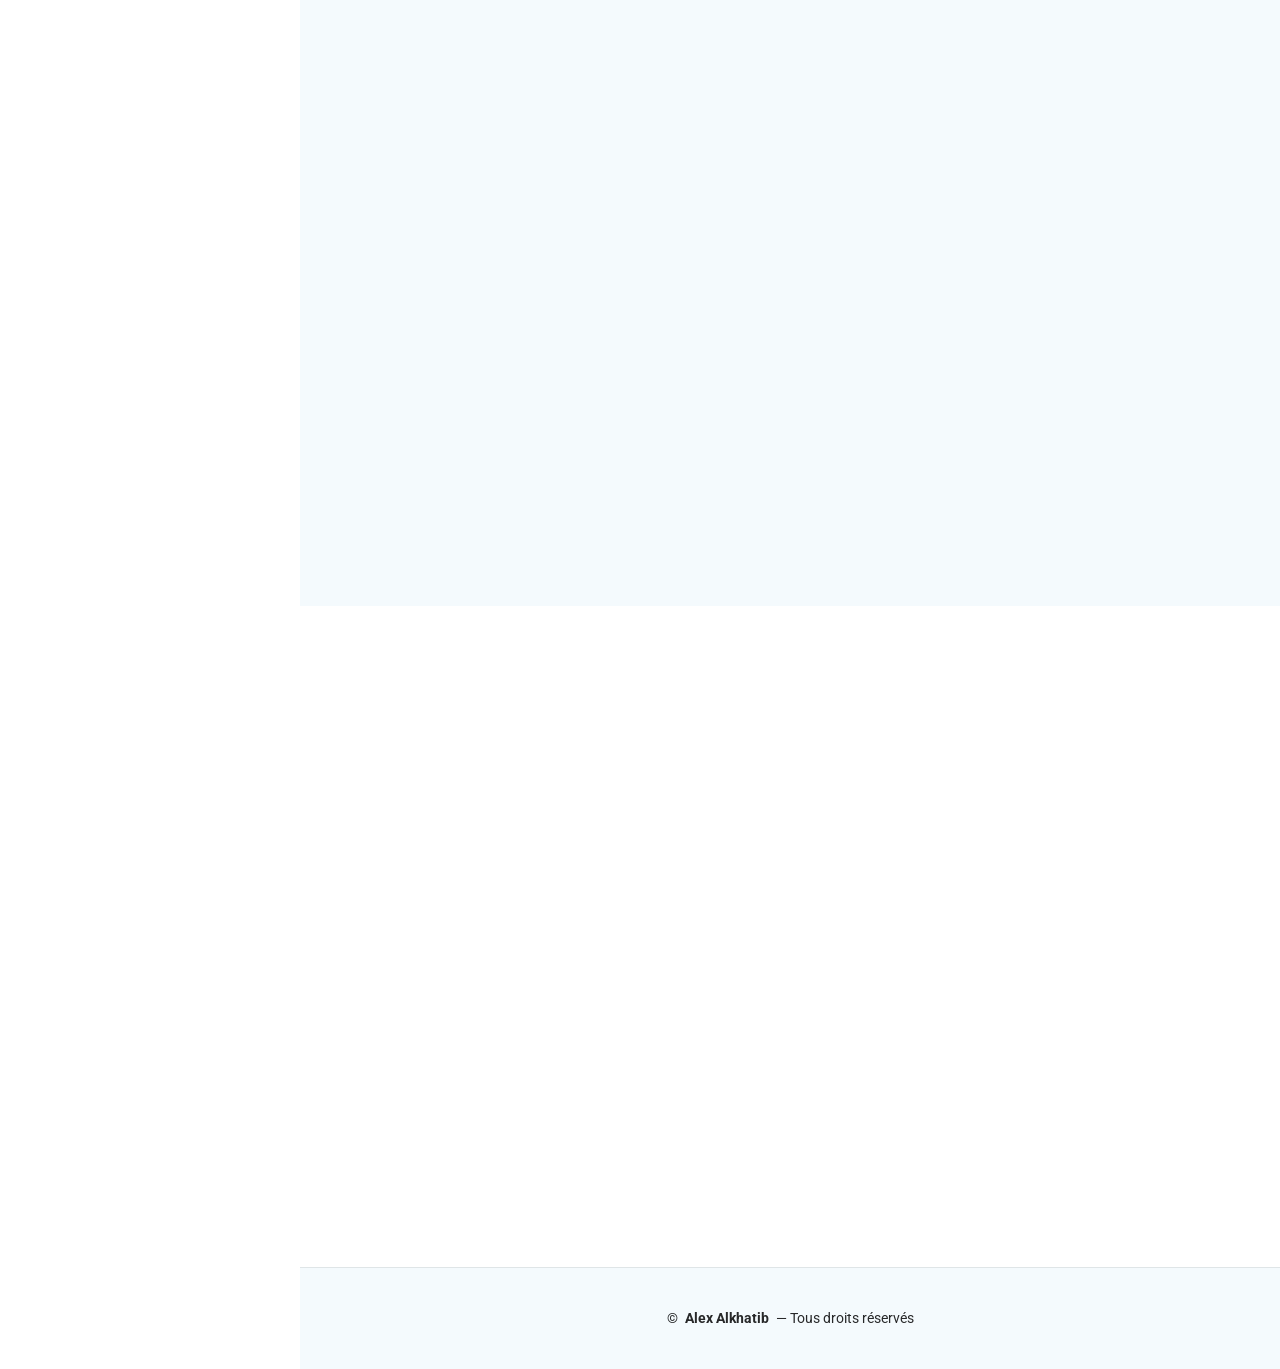
==== commit cbd98f7d: "Add OpenCV to the technology list in index.html" ====
--- a/index.html
+++ b/index.html
@@ -212,6 +212,7 @@
                 <span>TensorFlow</span>
                 <span>Keras</span>
                 <span>CNN</span>
+                <span>OpenCV</span>
                 <span>LLM</span>
                 <span>RAG</span>
                 <span>Agents IA</span>
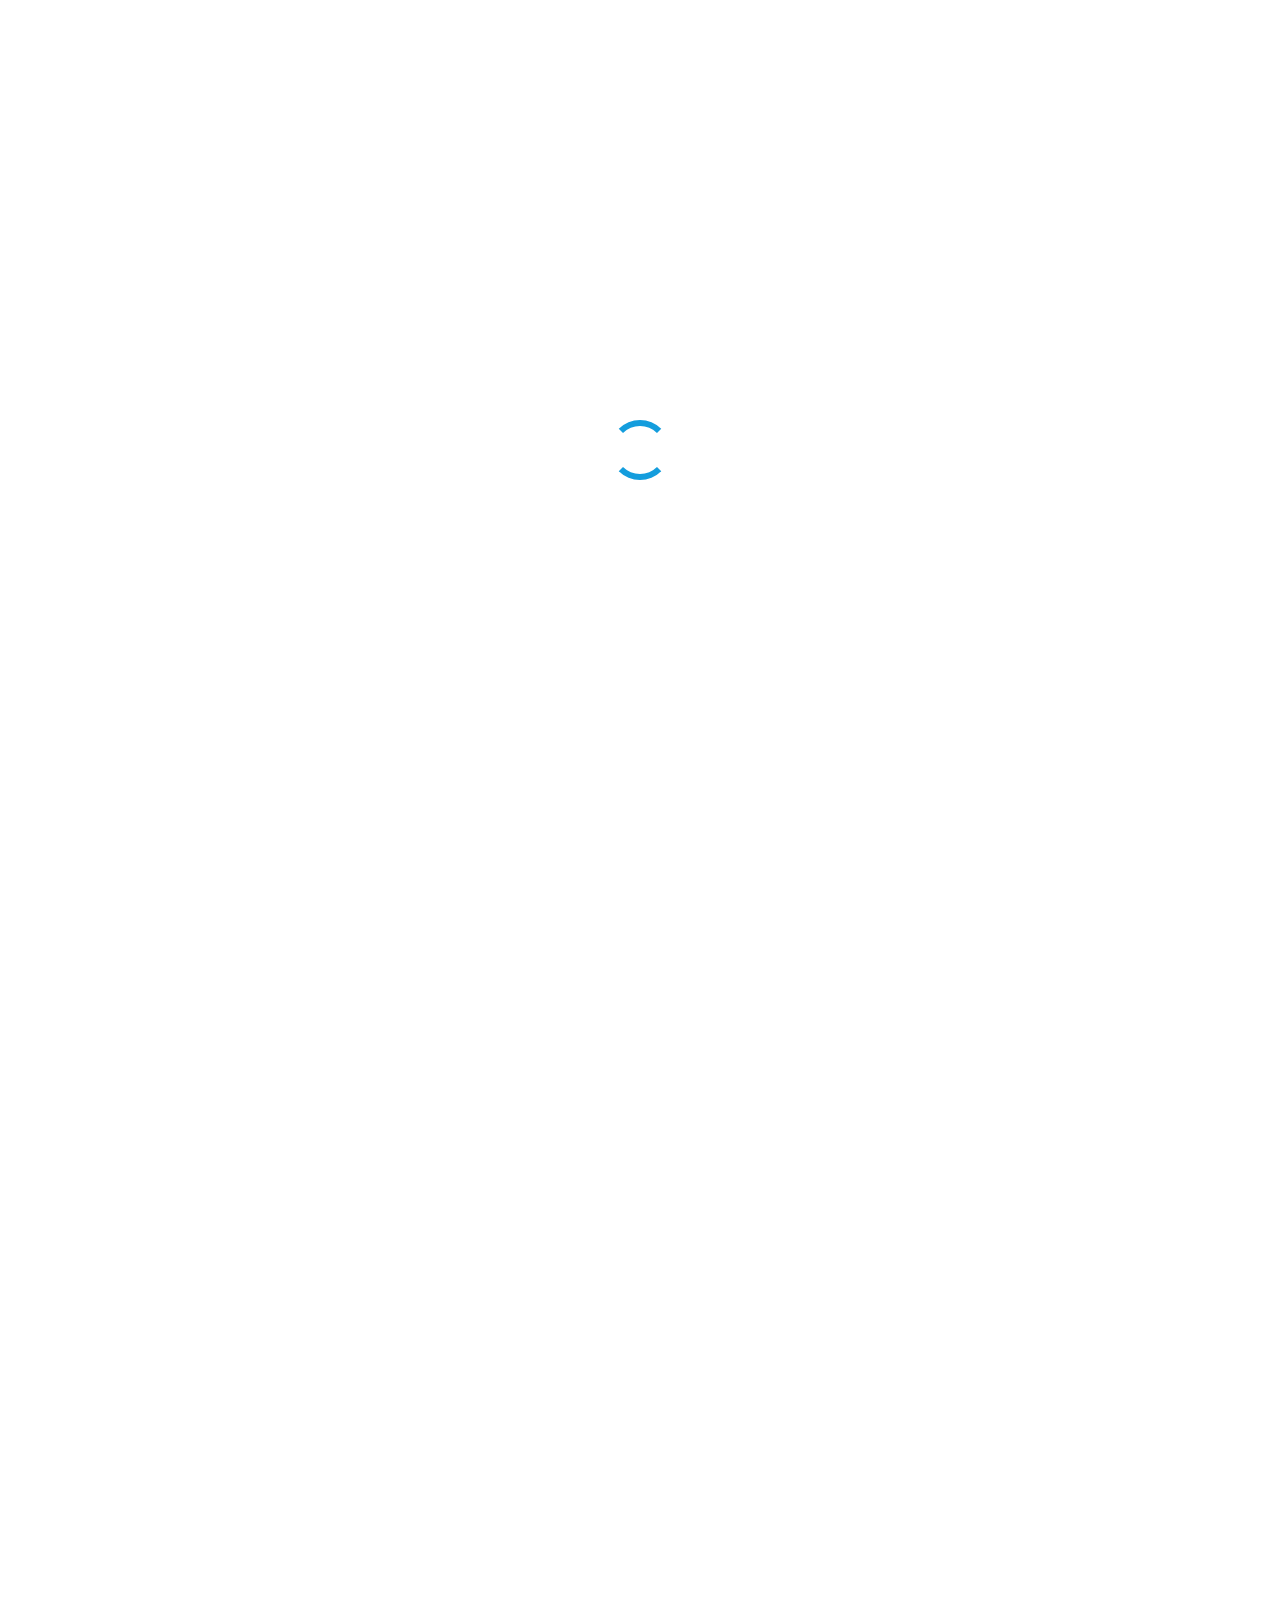
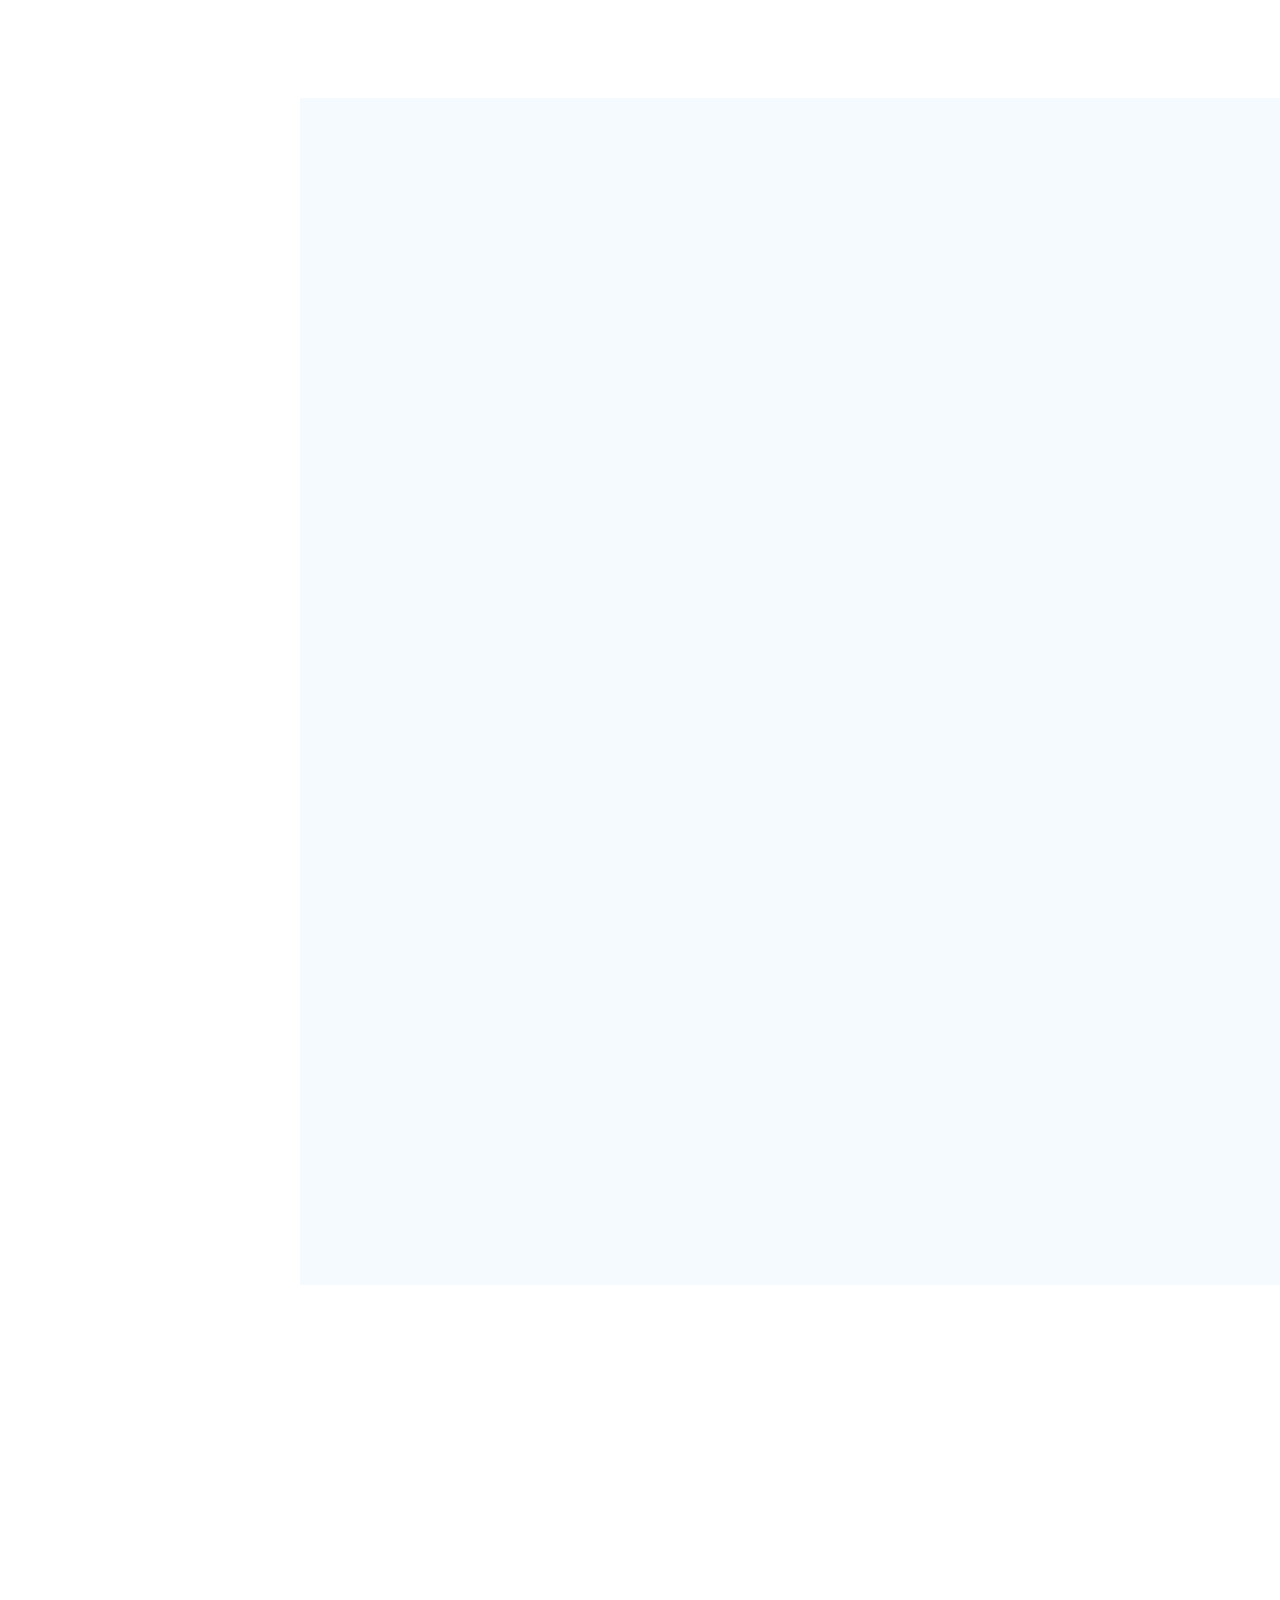
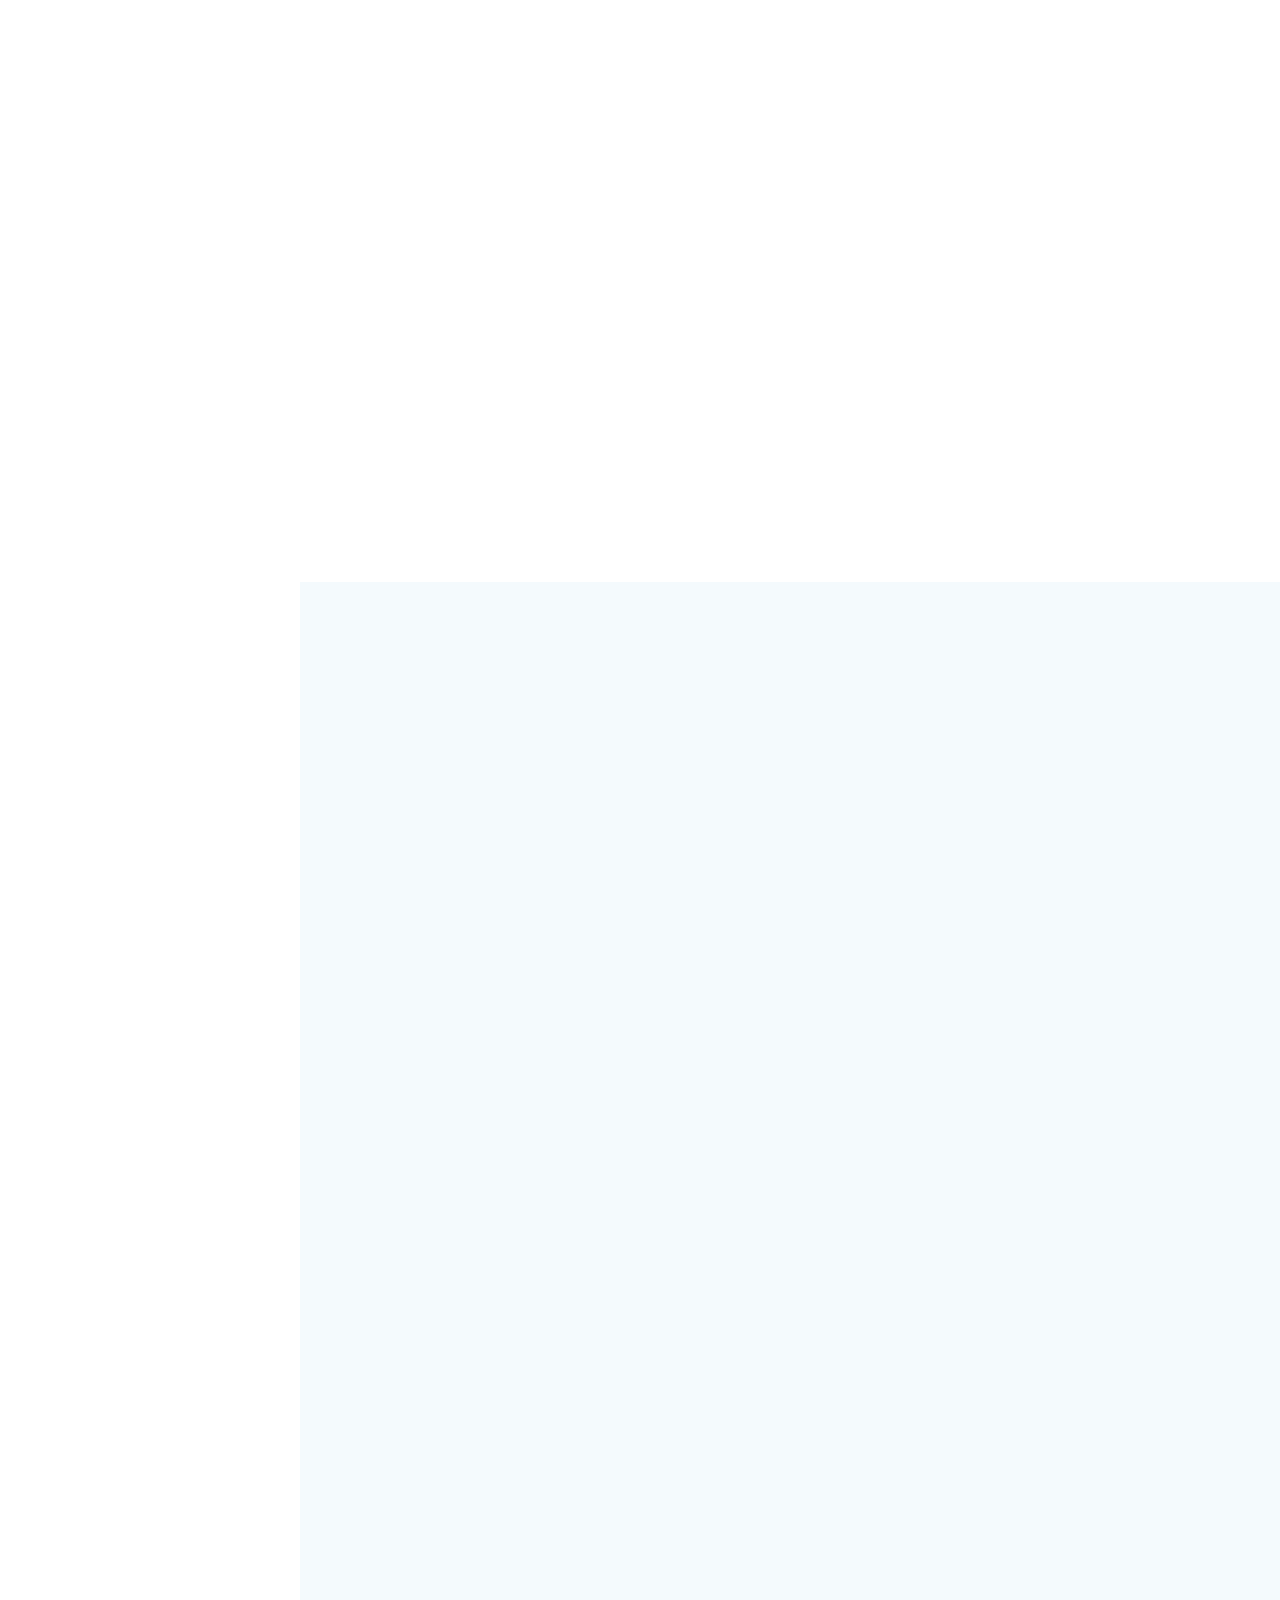
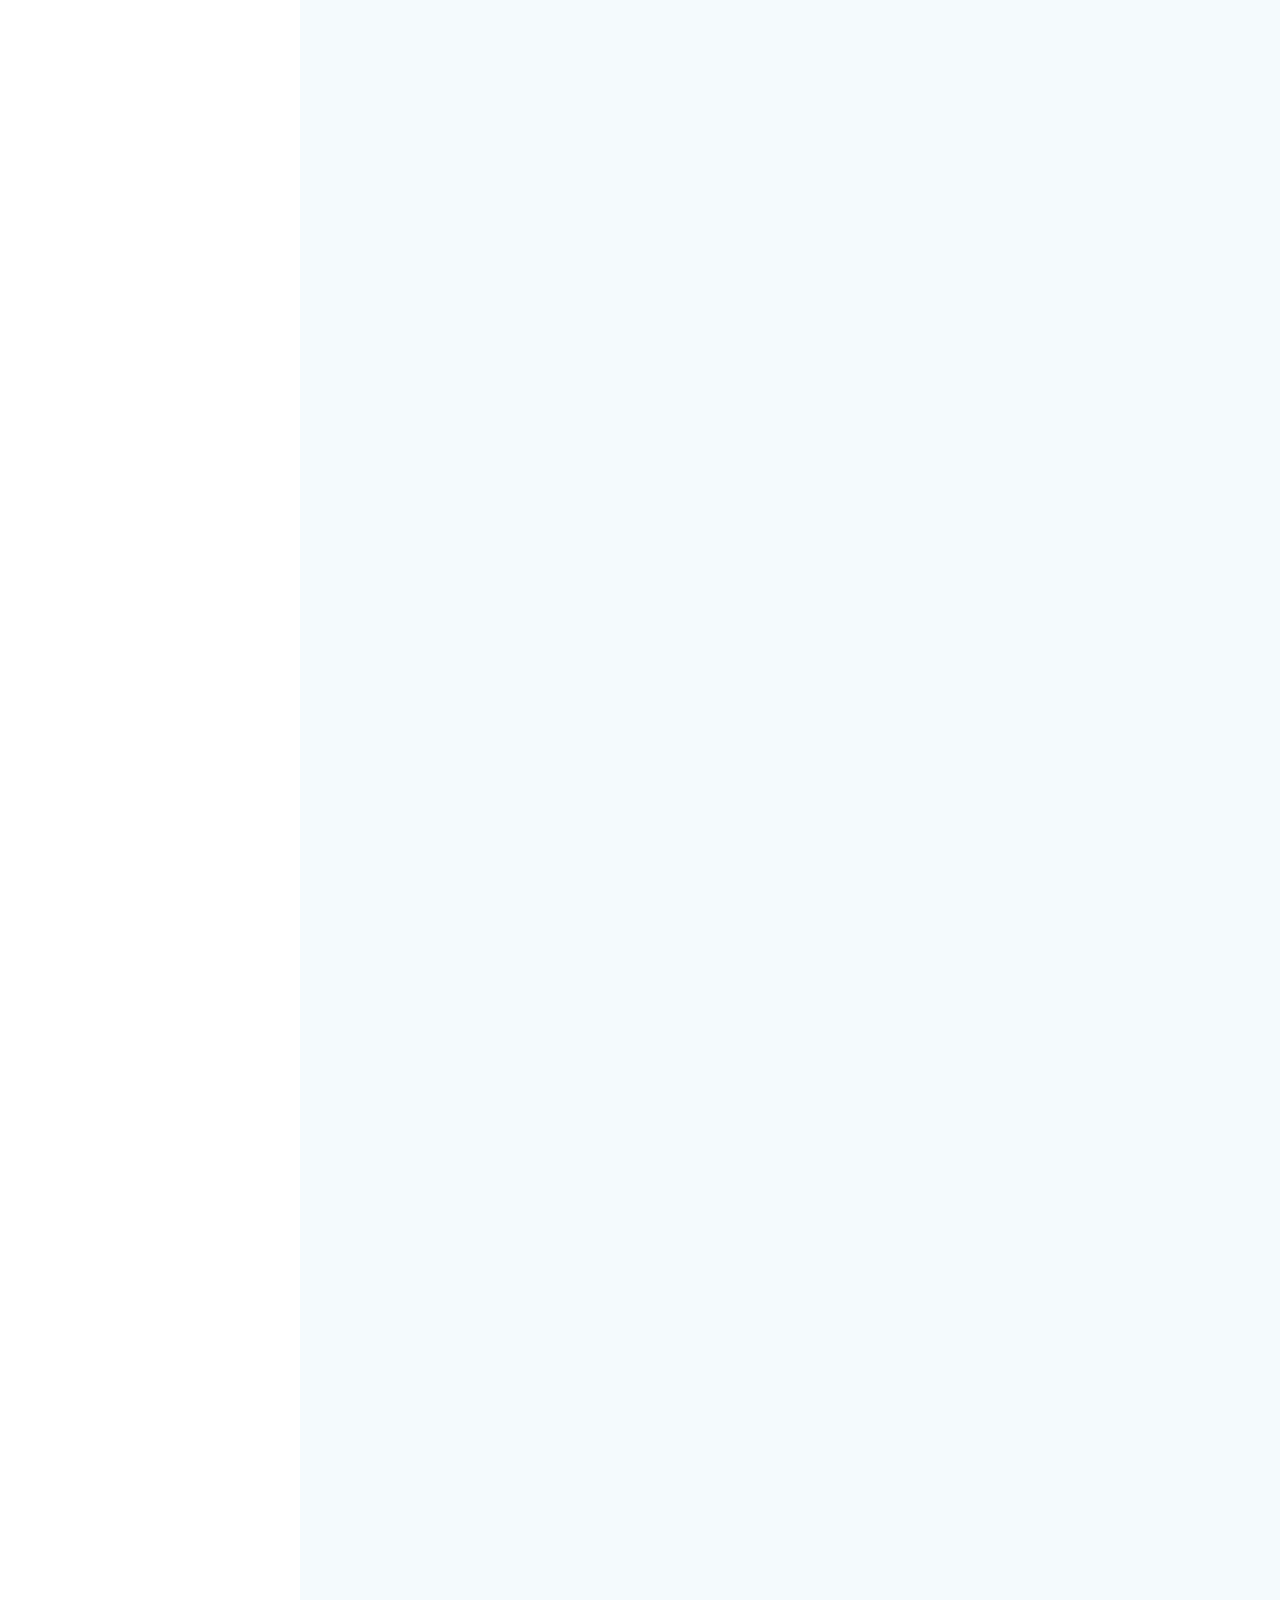
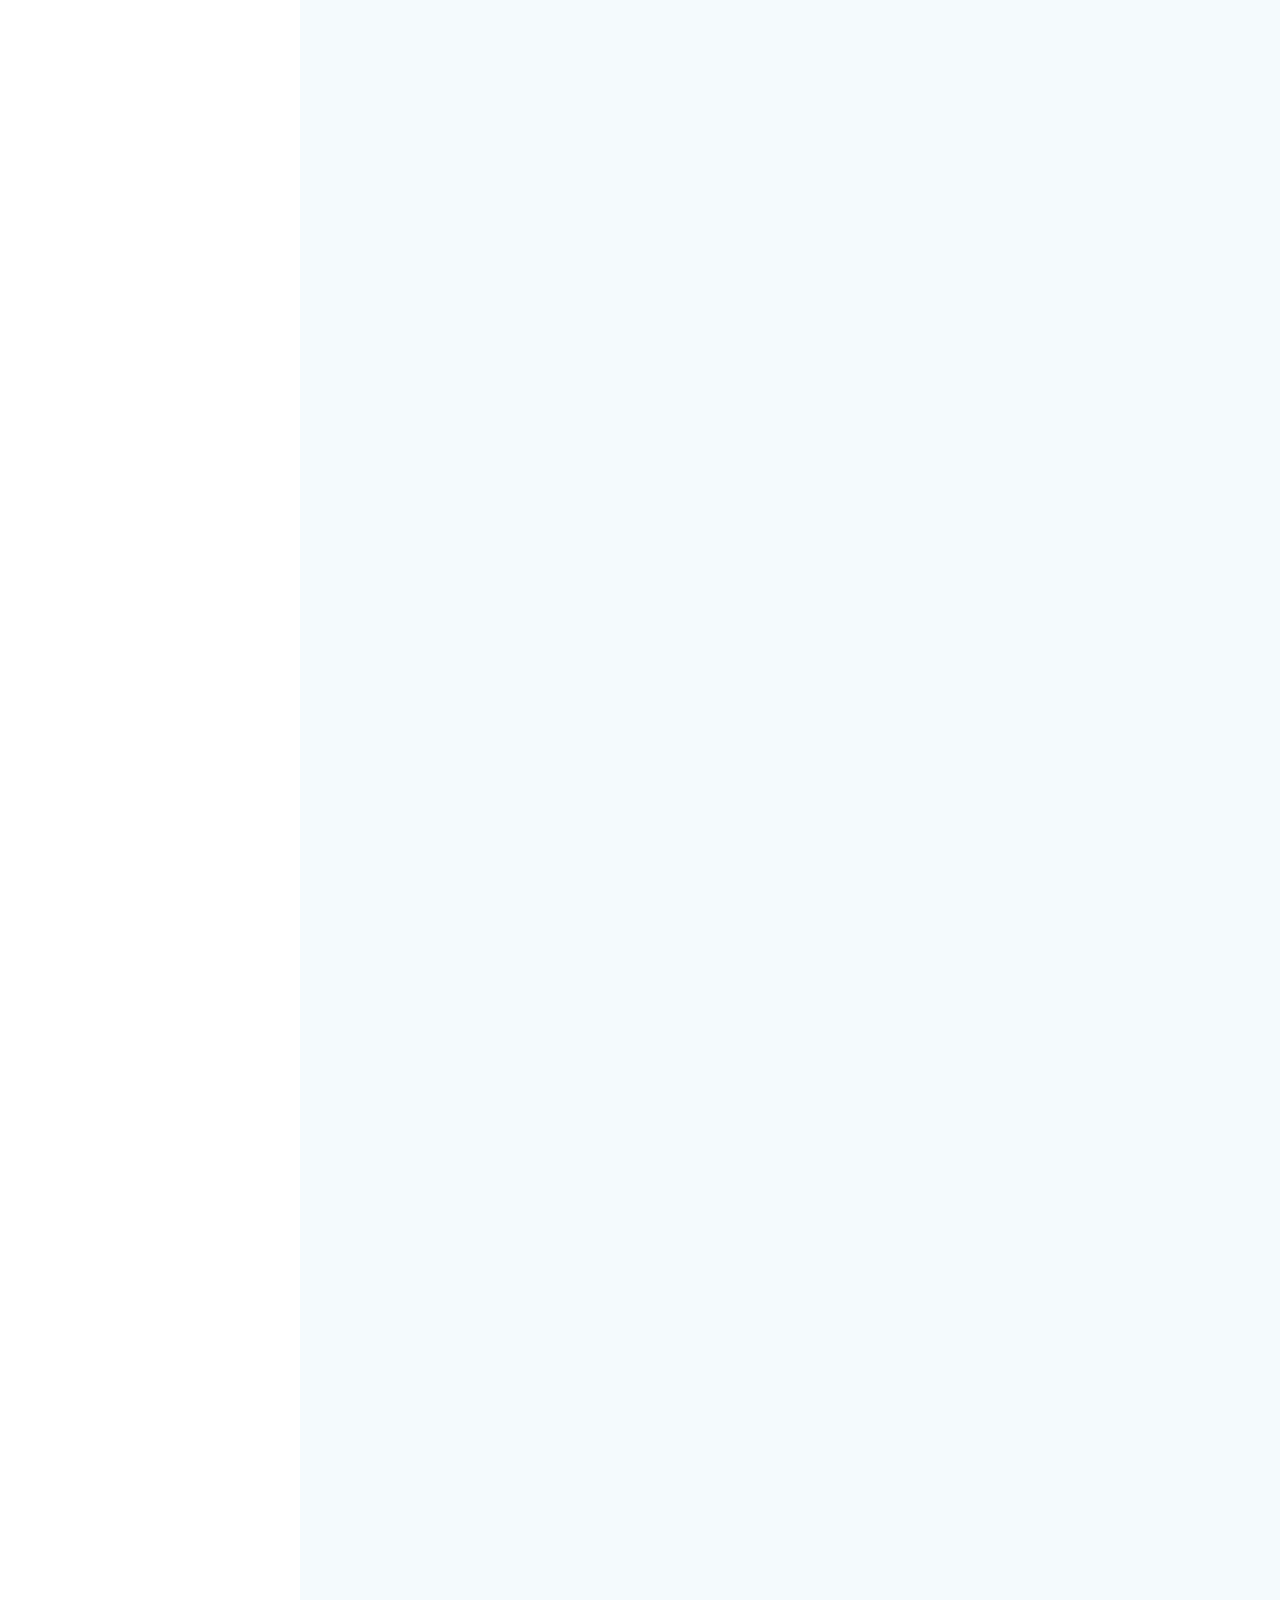
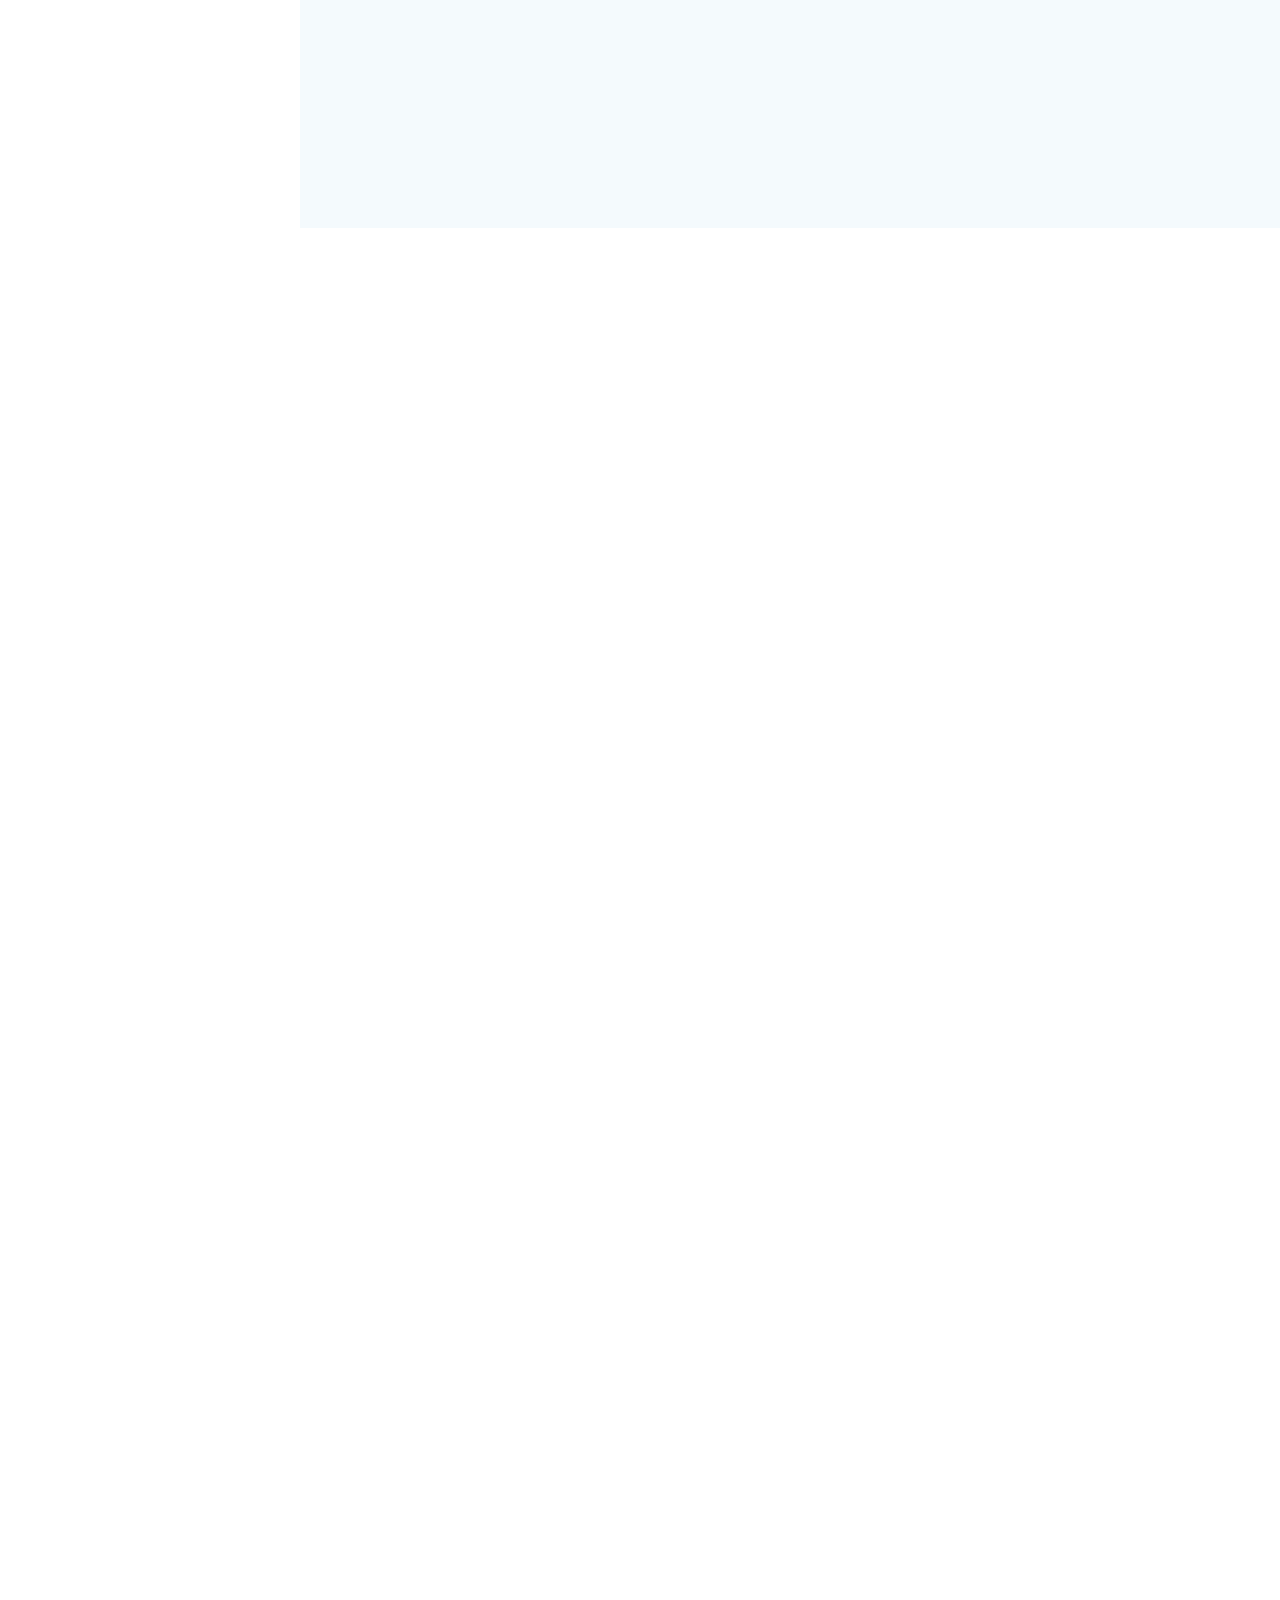
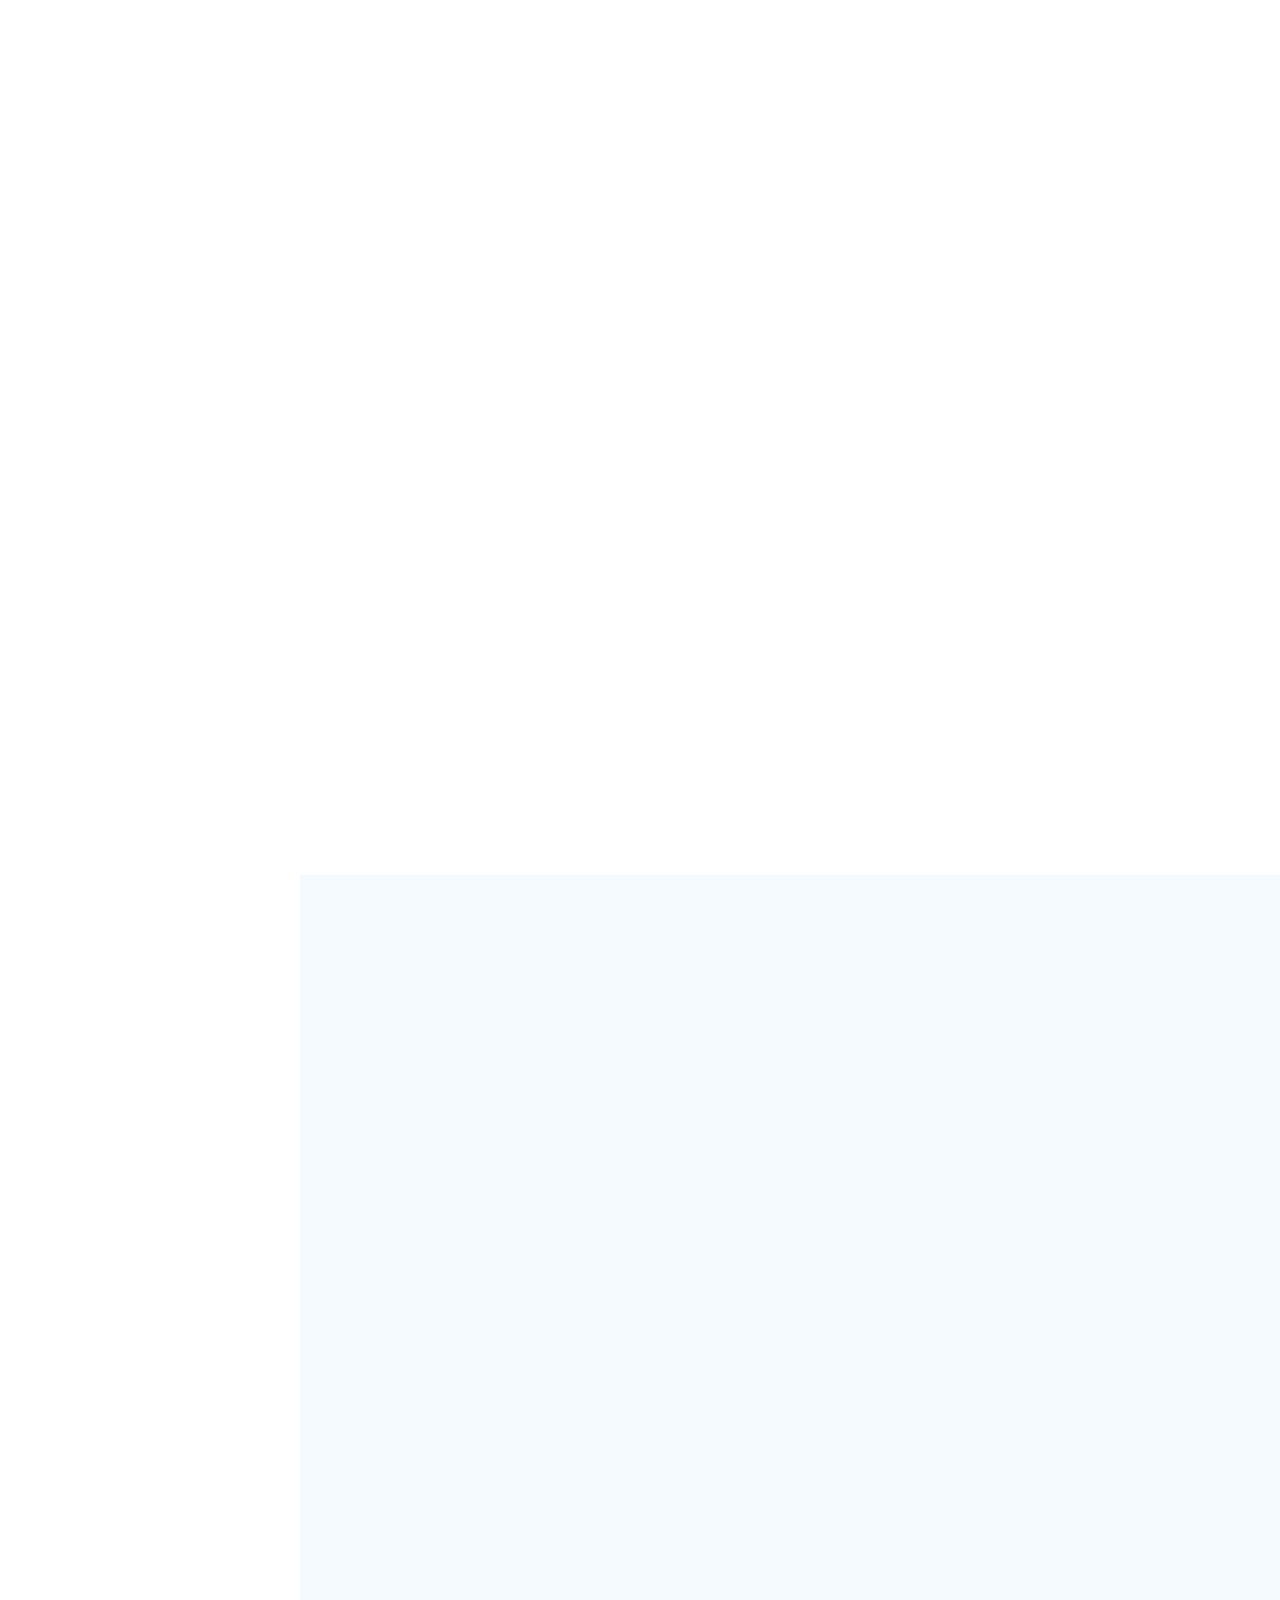
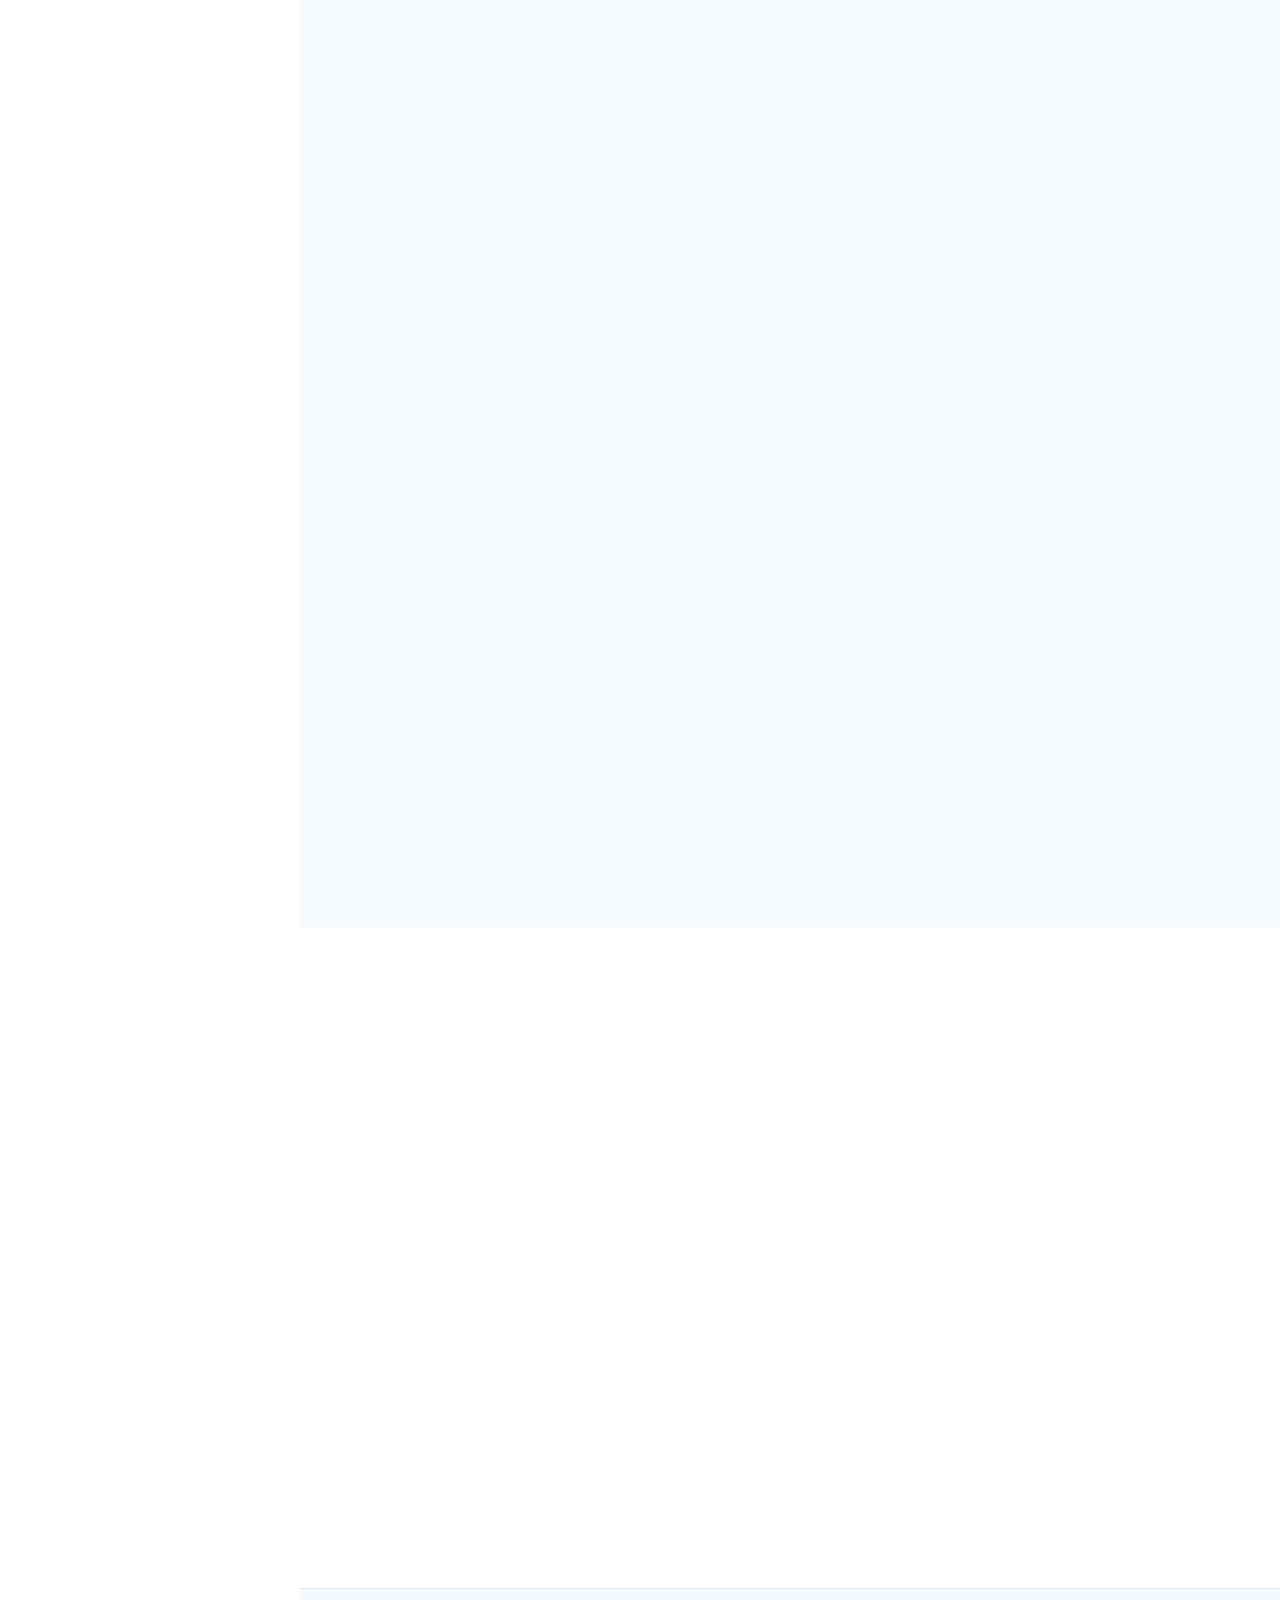
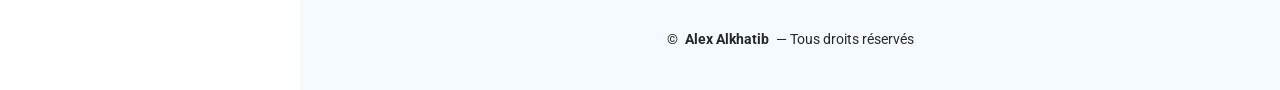
==== commit 5963c5a3: "Added Java & Spring Boot Certifications" ====
--- a/index.html
+++ b/index.html
@@ -1329,6 +1329,32 @@
             </div>
           </div>
           <!-- End Certification Item -->
+          <!-- Certification Item 13 -->
+          <div class="col-lg-6 col-md-6 certification-item d-flex" data-aos="fade-up" data-aos-delay="500">
+            <div class="badge flex-shrink-0">
+                <img src="assets/img/badges/java-badge.webp" alt="Badge Java Programming Fundamentals" class="img-fluid">
+            </div>
+            <div>
+              <h4 class="title">
+                <a href="https://codesignal.com/learn/certificates/cmp2wvmsp00d2l304si6dqu88/course-paths/8" target="_blank">Java Programming Fundamentals</a>
+              </h4>
+              <p class="description">Certification attestant de ma maîtrise des bases du développement Java, incluant la programmation orientée objet, les classes, les interfaces, l’héritage et la gestion des exceptions.</p>
+            </div>
+          </div>
+          <!-- End Certification Item -->
+          <!-- Certification Item 14 -->
+          <div class="col-lg-6 col-md-6 certification-item d-flex" data-aos="fade-up" data-aos-delay="200">
+            <div class="badge flex-shrink-0">
+                <img src="assets/img/badges/spring-boot-badge.webp" alt="Badge Spring Boot Essentials" class="img-fluid">
+            </div>
+            <div>
+              <h4 class="title">
+                <a href="https://codesignal.com/learn/certificates/cmp2wvmsp00d2l304si6dqu88/course-paths/107" target="_blank">Spring Boot Essentials</a>
+              </h4>
+              <p class="description">Certification attestant de mes connaissances en développement avec Spring Boot, incluant la création d’API REST, l’injection de dépendances, les Spring Beans, la validation des requêtes, la gestion des exceptions et la persistance des données avec Spring Data JPA.</p>
+            </div>
+          </div>
+          <!-- End Certification Item -->
         </div>
       </div>
     </section>
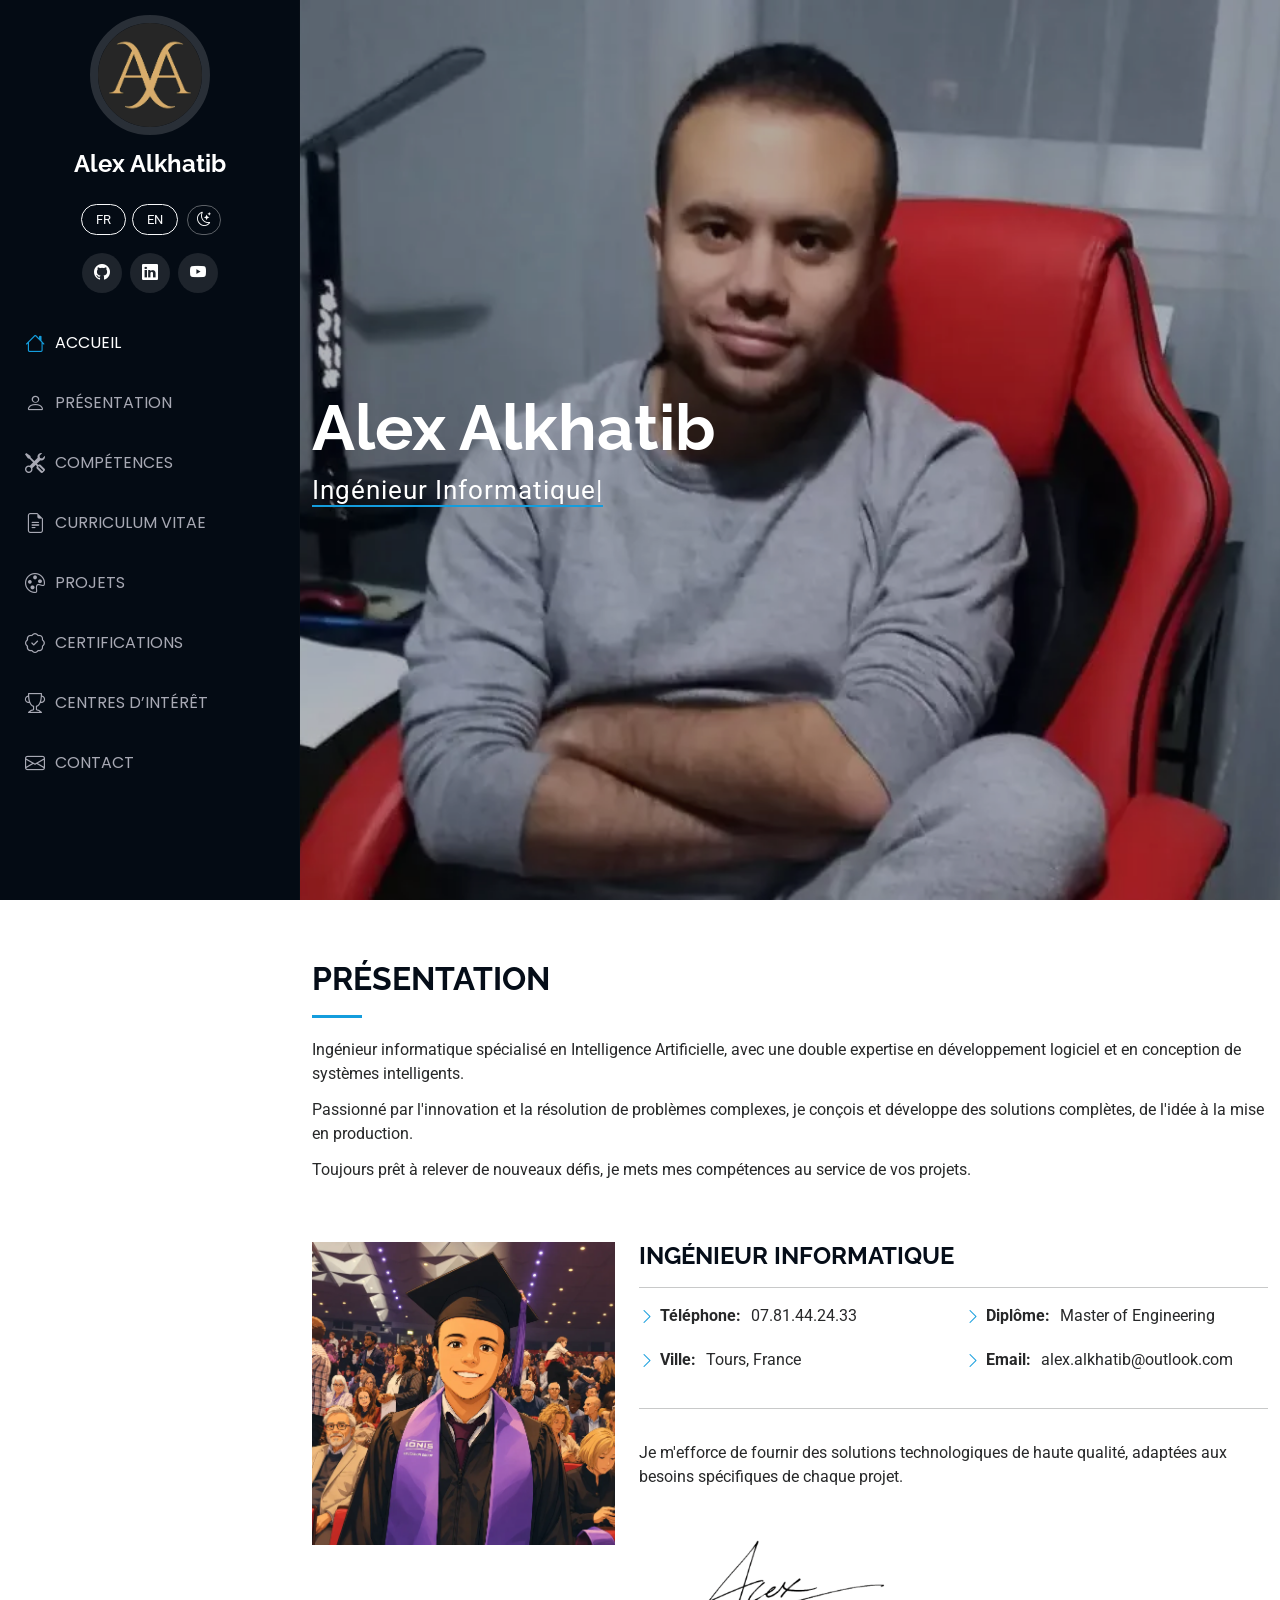
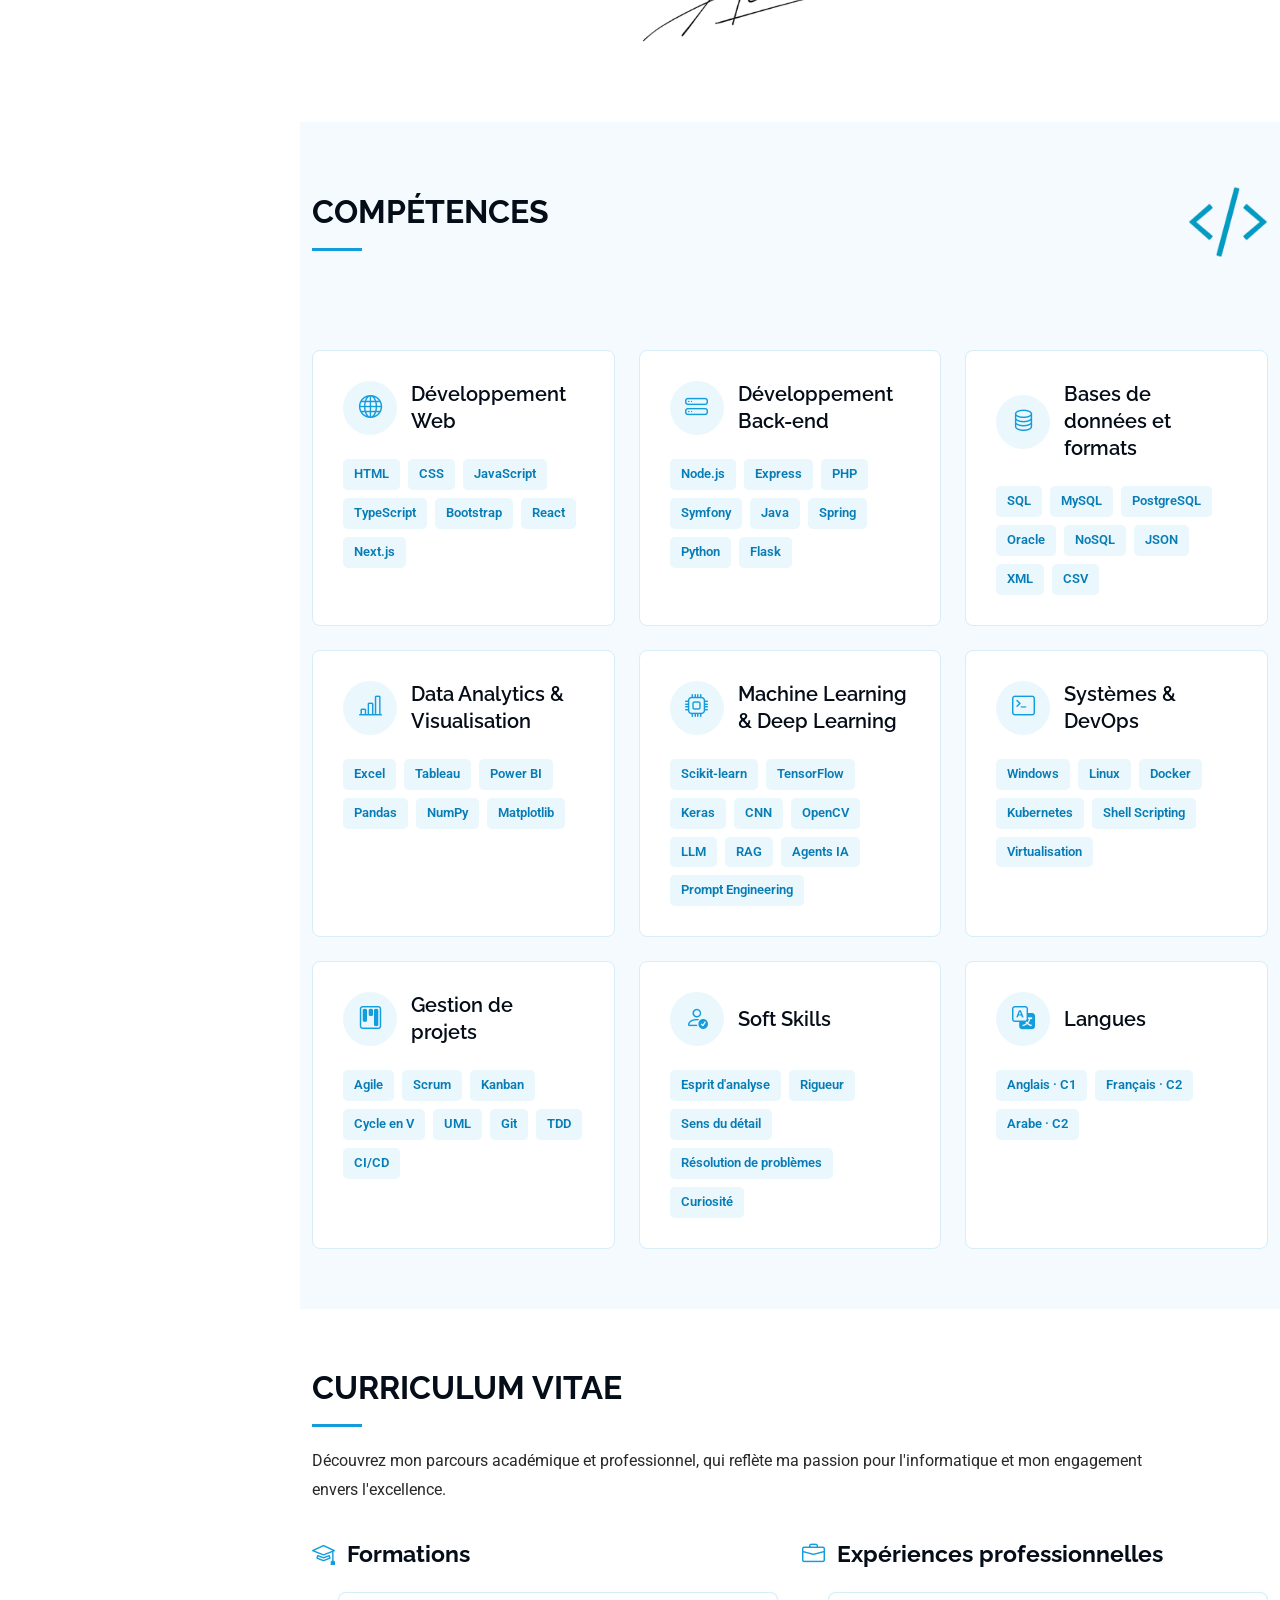
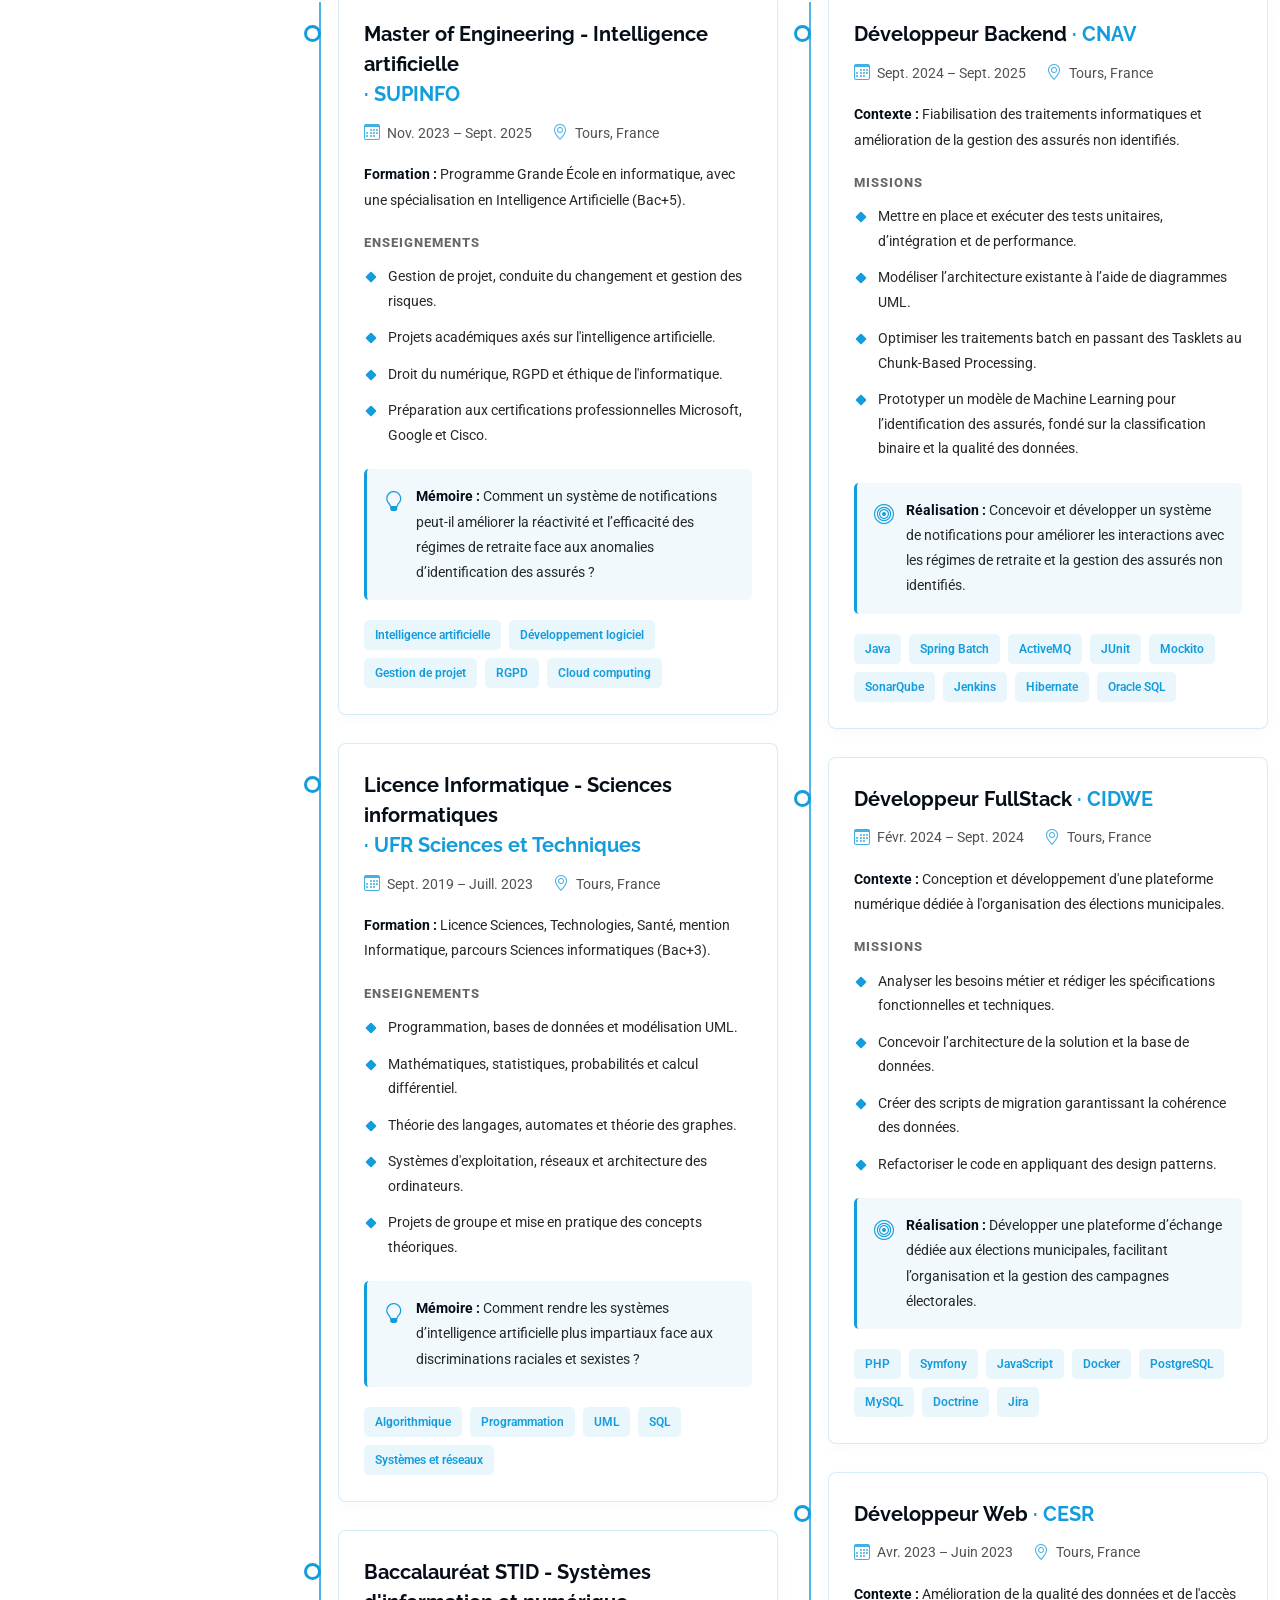
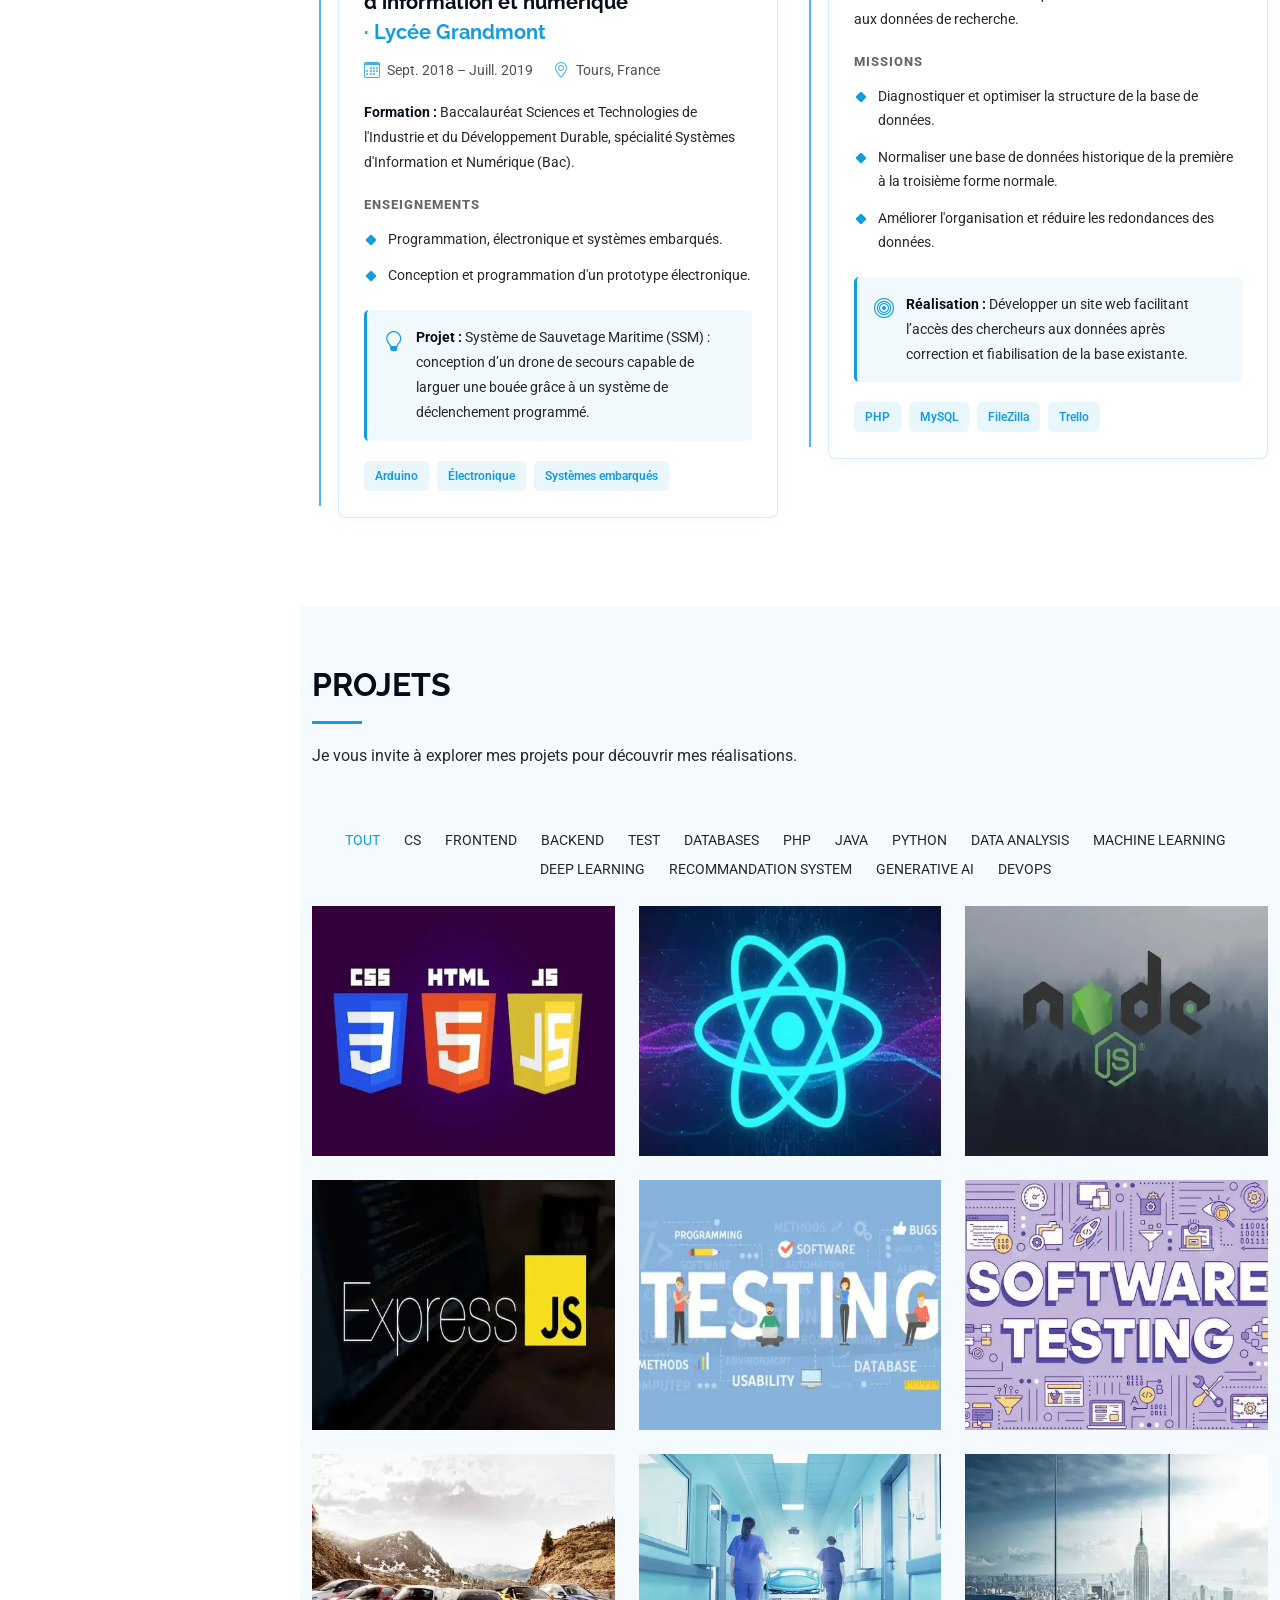
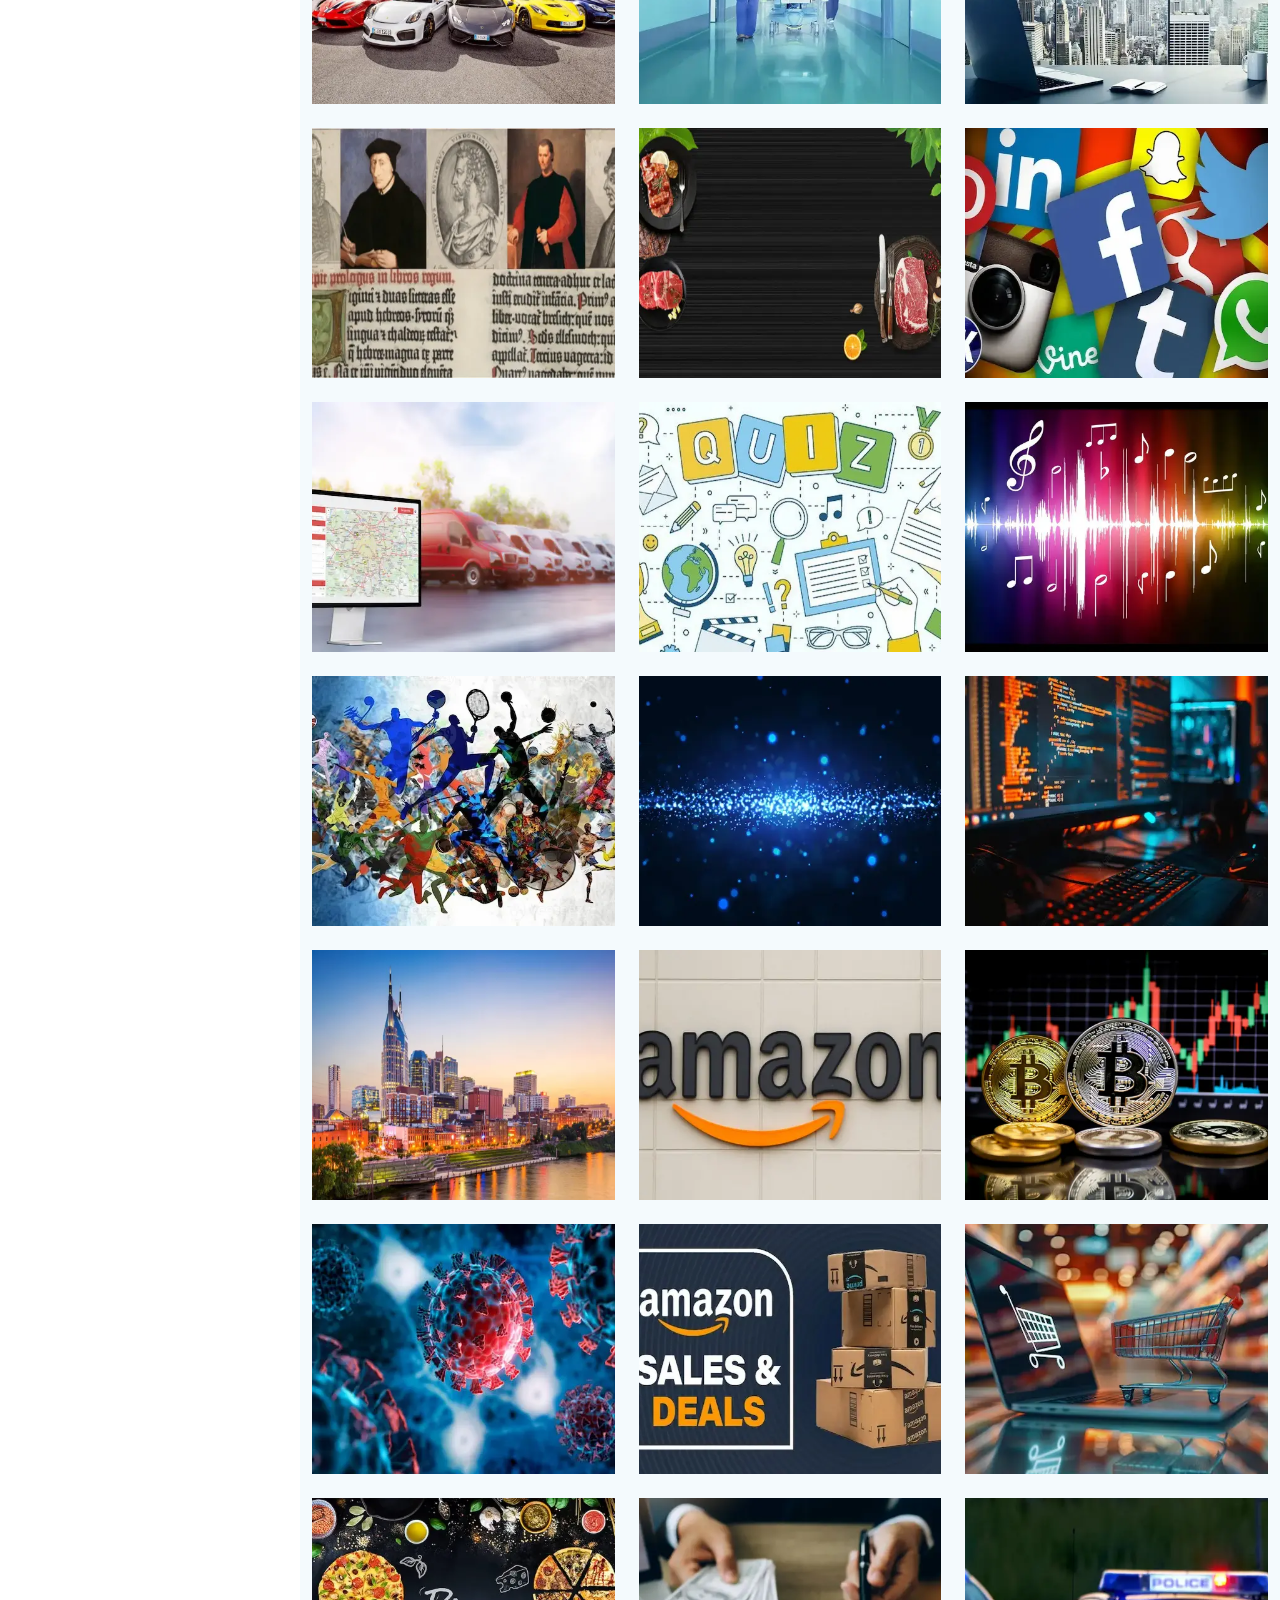
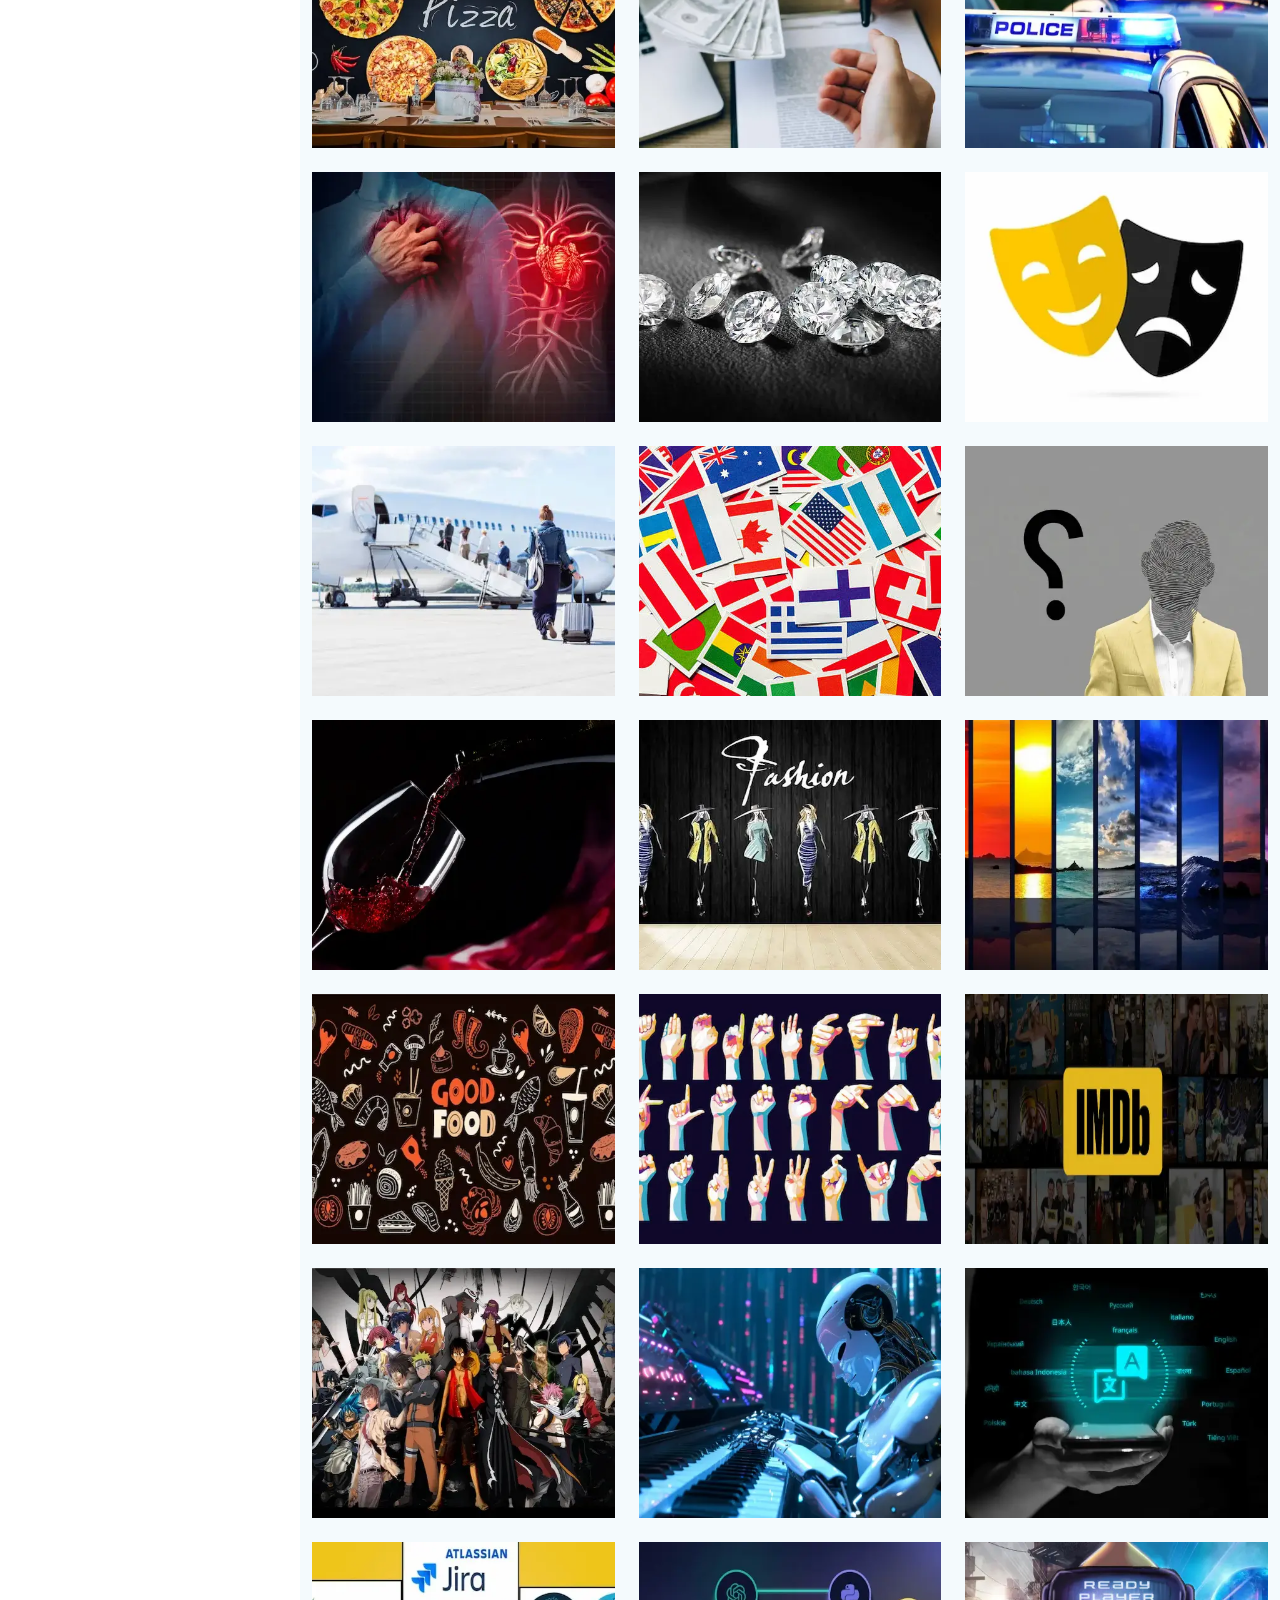
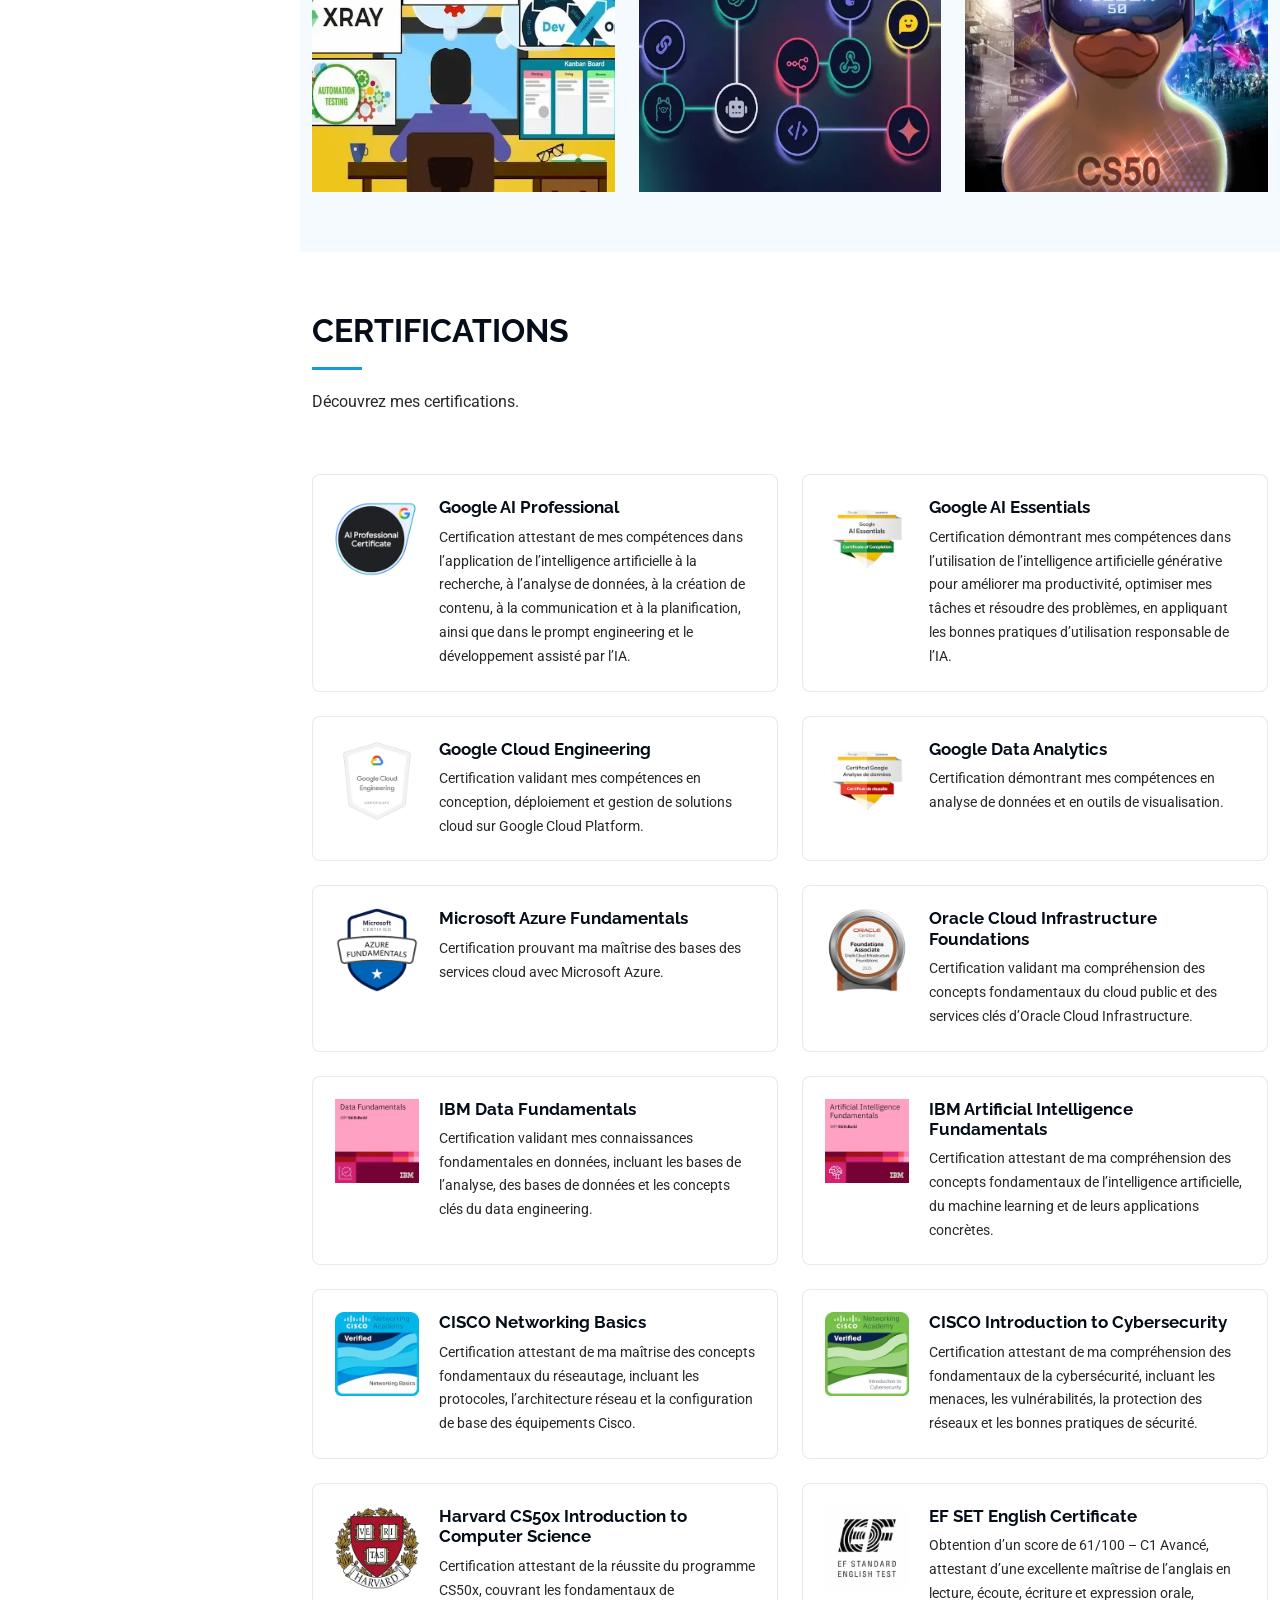
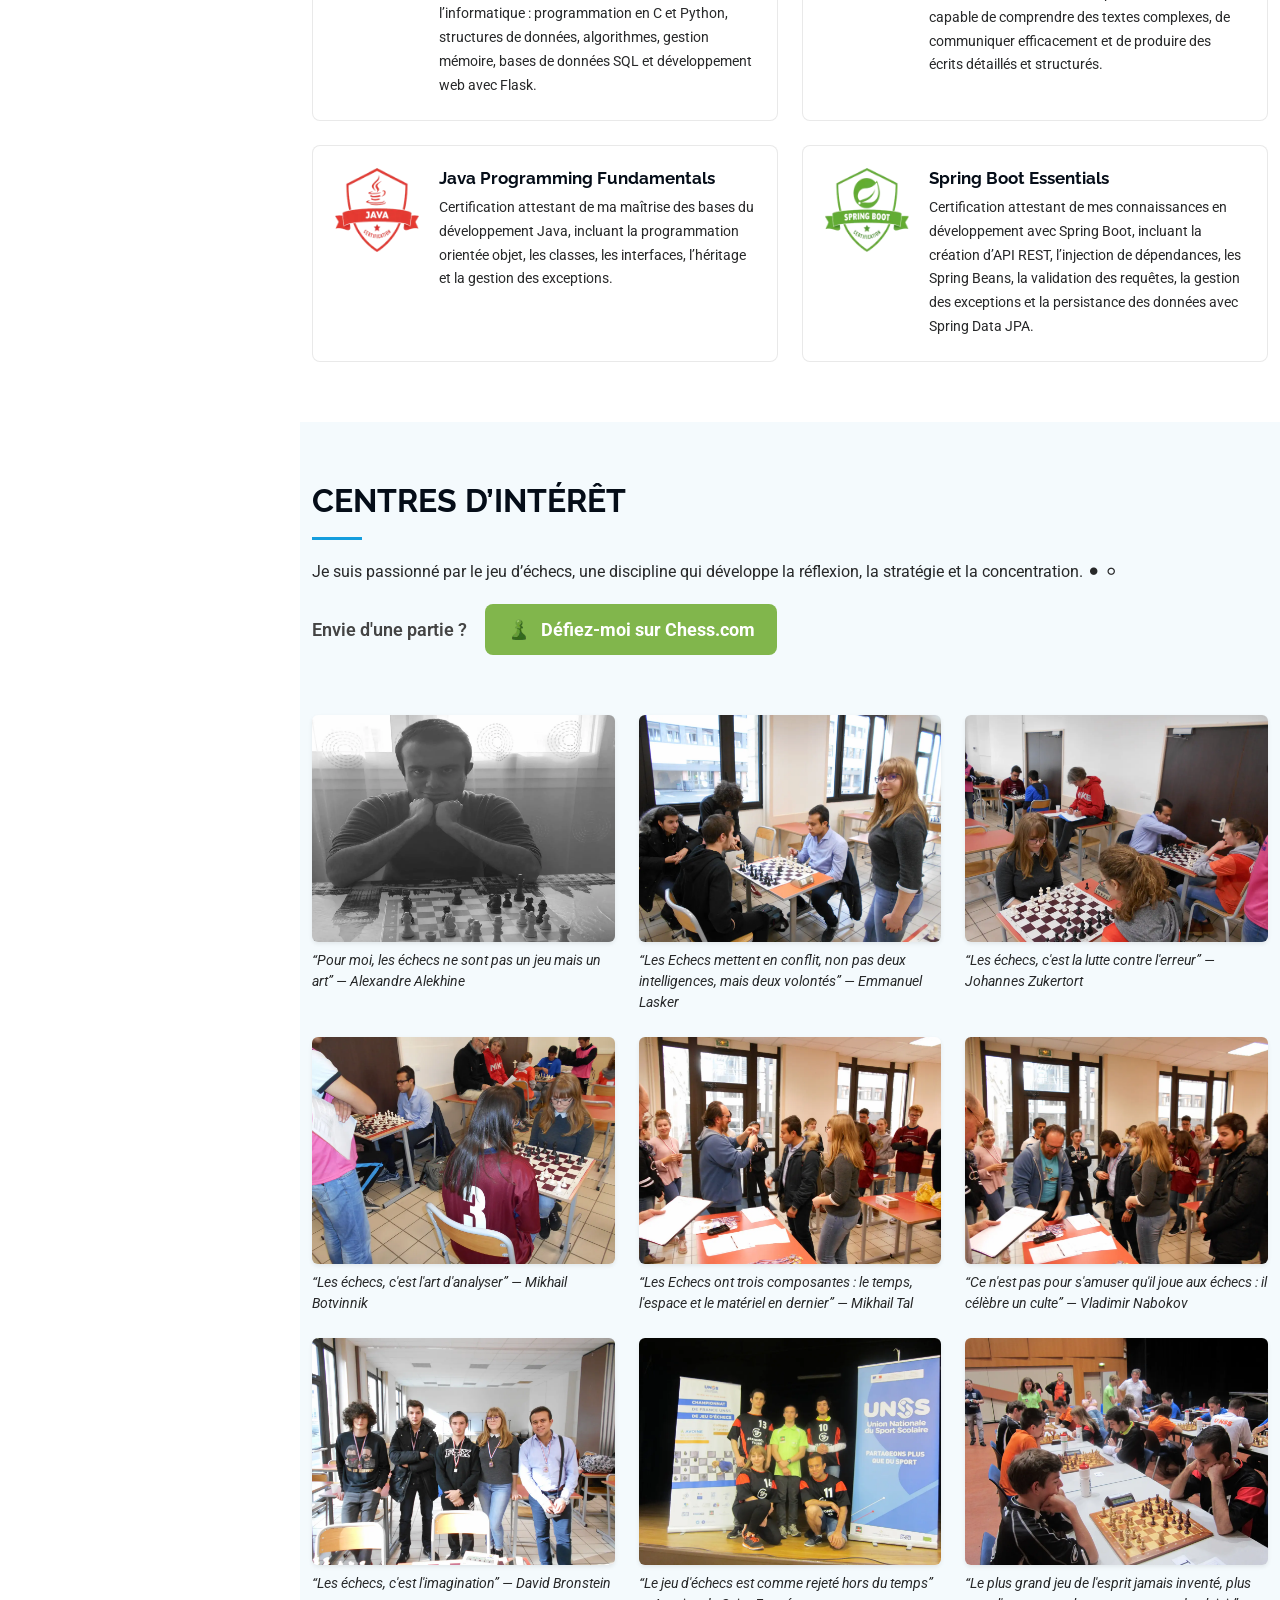
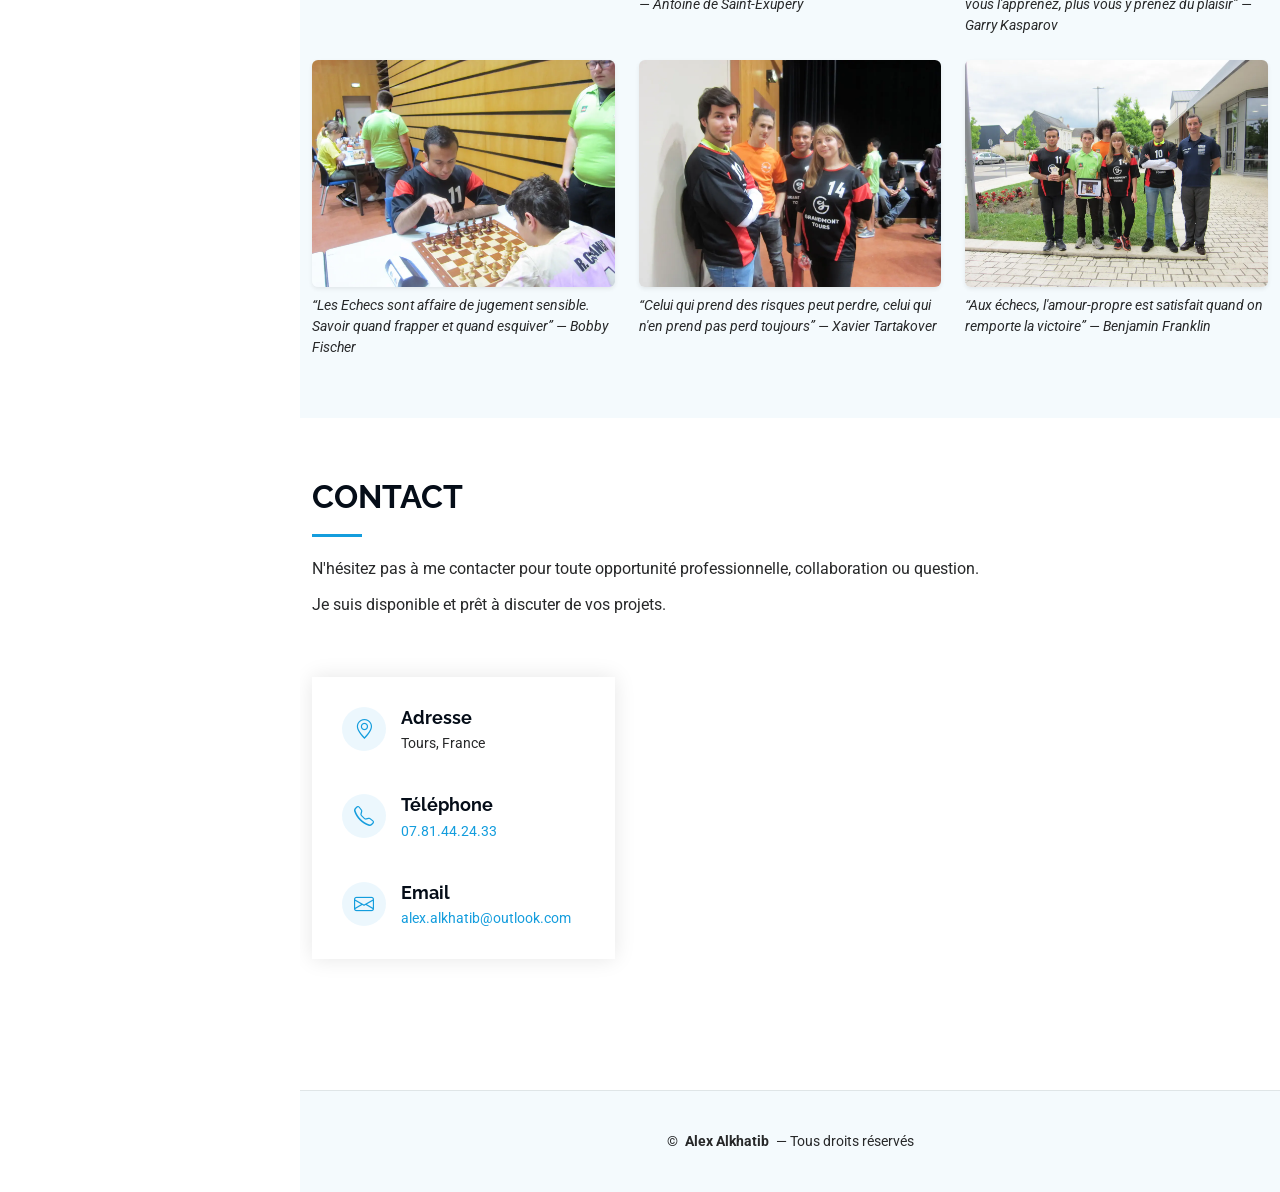
==== commit 15821b69: "Code revisit, Code clean, Drak mode" ====
--- a/index.html
+++ b/index.html
@@ -1,17 +1,12 @@
 <!DOCTYPE html>
-<html lang="fr">
+<html lang="fr" data-theme="light">
 <head>
   <meta charset="utf-8">
   <meta content="width=device-width, initial-scale=1.0" name="viewport">
+  <meta name="color-scheme" content="light dark">
   <title>Alex Alkhatib • Portfolio</title>
-  <style>
-    .portfolio-content img {
-      height: 250px; 
-      object-fit: cover; 
-    }
-  </style>
-  <meta content="" name="description">
-  <meta content="" name="keywords">
+  <meta content="Portfolio d'Alex Alkhatib, ingénieur informatique spécialisé en intelligence artificielle : compétences, projets, certifications et parcours professionnel." name="description">
+  <meta content="Alex Alkhatib, ingénieur informatique, intelligence artificielle, machine learning, développeur fullstack, Java, Python, React, portfolio" name="keywords">
   <!-- Favicons -->
   <link href="assets/img/favicon.png" rel="icon">
   <link href="assets/img/apple-touch-icon.png" rel="apple-touch-icon">
@@ -23,29 +18,39 @@
   <link href="assets/vendor/bootstrap/css/bootstrap.min.css" rel="stylesheet">
   <link href="assets/vendor/bootstrap-icons/bootstrap-icons.css" rel="stylesheet">
   <link href="assets/vendor/aos/aos.css" rel="stylesheet">
-  <link href="assets/vendor/glightbox/css/glightbox.min.css" rel="stylesheet">
-  <link href="assets/vendor/swiper/swiper-bundle.min.css" rel="stylesheet">
   <!-- Main CSS File -->
   <link href="assets/css/main.css" rel="stylesheet">
+  <!-- Theme: applied before painting to avoid a light flash -->
+  <script src="assets/js/theme.js"></script>
+  <noscript>
+    <style>#preloader { display: none; }</style>
+  </noscript>
 </head>
 <body class="index-page">
   <header id="header" class="header dark-background d-flex flex-column">
-    <i class="header-toggle d-xl-none bi bi-list"></i>
+    <button type="button" class="header-toggle d-xl-none" aria-controls="header" aria-expanded="false" aria-label="Ouvrir le menu de navigation">
+      <i class="bi bi-list" aria-hidden="true"></i>
+    </button>
     <div class="profile-img">
-      <img src="assets/img/pictures/profile-picture.webp" alt="" class="img-fluid rounded-circle">
+      <img src="assets/img/pictures/profile-picture.webp" alt="Alex Alkhatib" class="img-fluid rounded-circle">
     </div>
     <a href="index.html" class="logo d-flex align-items-center justify-content-center">
       <h1 class="sitename">Alex Alkhatib</h1>
     </a>
-    <!-- Language Switch -->
-    <div class="language-switch text-center">
-      <a href="index.html" class="btn btn-sm btn-outline-light">FR</a>
-      <a href="en.index.html" class="btn btn-sm btn-outline-light">EN</a>
+    <!-- Language switch + theme toggle -->
+    <div class="header-toolbar">
+      <div class="language-switch">
+        <a href="index.html" class="btn btn-sm btn-outline-light" aria-current="page">FR</a>
+        <a href="en.index.html" class="btn btn-sm btn-outline-light">EN</a>
+      </div>
+      <button type="button" id="theme-toggle" class="theme-toggle" aria-pressed="false" aria-label="Activer le mode sombre" title="Activer le mode sombre">
+        <i class="bi bi-moon-stars" aria-hidden="true"></i>
+      </button>
     </div>
     <div class="social-links text-center">
-      <a href="https://github.com/AlexAlkhatib" target="_blank" class="github"><i class="bi bi-github"></i></a>
-      <a href="https://www.linkedin.com/in/alex-alkhatib-info/" target="_blank" class="linkedin"><i class="bi bi-linkedin"></i></a>
-      <a href="https://www.youtube.com/@alexalkhatib" target="_blank" class="youtube"><i class="bi bi-youtube"></i></a>
+      <a href="https://github.com/AlexAlkhatib" target="_blank" rel="noopener noreferrer" class="github" aria-label="GitHub"><i class="bi bi-github"></i></a>
+      <a href="https://www.linkedin.com/in/alex-alkhatib-info/" target="_blank" rel="noopener noreferrer" class="linkedin" aria-label="LinkedIn"><i class="bi bi-linkedin"></i></a>
+      <a href="https://www.youtube.com/@alexalkhatib" target="_blank" rel="noopener noreferrer" class="youtube" aria-label="YouTube"><i class="bi bi-youtube"></i></a>
     </div>
     <nav id="navmenu" class="navmenu">
       <ul>
@@ -63,27 +68,25 @@
   <main class="main">
     <!-- Hero Section -->
     <section id="hero" class="hero section dark-background">
-      <img src="assets/img/pictures/hero-bg.webp" alt="" data-aos="fade-in" class="">
+      <img src="assets/img/pictures/hero-bg.webp" alt="" data-aos="fade-in">
       <div class="container" data-aos="fade-up" data-aos-delay="100">
         <h2>Alex Alkhatib</h2>
-        <p><span class="typed" data-typed-items="Ingénieur Informatique, Ingénieur IA"></span><span class="typed-cursor typed-cursor--blink" aria-hidden="true"></span><span class="typed-cursor typed-cursor--blink" aria-hidden="true"></span></p>
+        <p><span class="typed" data-typed-items="Ingénieur Informatique, Ingénieur IA"></span></p>
       </div>
     </section>
     <!-- /Hero Section -->
     <!-- About Section -->
     <section id="about" class="about section">
-      <!-- Section Title -->
       <div class="container section-title" data-aos="fade-up">
         <h2>PRÉSENTATION</h2>
-        <p>Ingénieur informatique spécialisé en Intelligence Artificielle, avec une double expertise en développement logiciel et en conception de systèmes intelligents.</p> 
-        <p>Passionné par l'innovation et la résolution de problèmes complexes, je conçois et développe des solutions complètes, de la conception à la mise en production.</p> 
+        <p>Ingénieur informatique spécialisé en Intelligence Artificielle, avec une double expertise en développement logiciel et en conception de systèmes intelligents.</p>
+        <p>Passionné par l'innovation et la résolution de problèmes complexes, je conçois et développe des solutions complètes, de l'idée à la mise en production.</p>
         <p>Toujours prêt à relever de nouveaux défis, je mets mes compétences au service de vos projets.</p>
       </div>
-      <!-- End Section Title -->
       <div class="container" data-aos="fade-up" data-aos-delay="100">
         <div class="row gy-4 justify-content-center">
           <div class="col-lg-4">
-            <img src="assets/img/pictures/my-profile-img.webp" class="img-fluid" alt="">
+            <img src="assets/img/pictures/my-profile-img.webp" class="img-fluid" alt="Alex Alkhatib" loading="lazy">
           </div>
           <div class="col-lg-8 content">
             <h2>INGÉNIEUR INFORMATIQUE</h2>
@@ -107,7 +110,7 @@
               Je m'efforce de fournir des solutions technologiques de haute qualité, adaptées aux besoins spécifiques de chaque projet.
             </p>
             <div class="signature text-center text-lg-start">
-              <img src="./assets/img/signature.png" alt="Signature d'Alex Alkhatib" class="img-fluid" style="max-width: 250px; height: auto;">
+              <img src="./assets/img/signature.png" alt="Signature d'Alex Alkhatib" class="img-fluid signature-img">
             </div>
           </div>
         </div>
@@ -116,14 +119,12 @@
     <!-- /About Section -->
     <!-- Skills Section -->
     <section id="skills" class="skills section light-background">
-      <!-- Section Title -->
       <div class="container section-title" data-aos="fade-up">
         <h2>COMPÉTENCES</h2>
         <img src="./assets/img/coding-sticker.webp" alt="Logo compétences" class="skills-logo">
       </div>
-      <!-- End Section Title -->
       <div class="container" data-aos="fade-up" data-aos-delay="100">
-        <div class="row skills-content skills-animation">
+        <div class="row skills-content">
           <!-- Grille des compétences -->
           <div class="skills-grid" data-aos="fade-up" data-aos-delay="100">
             <!-- 1. Développement Web -->
@@ -587,12 +588,10 @@
     <!-- Portfolio Section -->
     <section id="portfolio" class="portfolio section light-background">
 
-      <!-- Section Title -->
       <div class="container section-title" data-aos="fade-up">
         <h2>PROJETS</h2>
         <p>Je vous invite à explorer mes projets pour découvrir mes réalisations.</p>
-      </div><!-- End Section Title -->
-
+      </div>
       <div class="container">
 
         <div class="isotope-layout" data-default-filter="*" data-layout="masonry" data-sort="original-order">
@@ -614,12 +613,11 @@
             <li data-filter=".filter-generative">Generative AI</li>
             <li data-filter=".filter-devops">DevOps</li>
           </ul>
-          <!-- End Portfolio Filters -->
           <div class="row gy-4 isotope-container" data-aos="fade-up" data-aos-delay="200">
             <div class="col-lg-4 col-md-6 portfolio-item isotope-item filter-frontend">
-              <a href="https://github.com/AlexAlkhatib/html-css-js" target="_blank">
-                <div class="portfolio-content h-100">
-                  <img src="assets/img/portfolio/html-css-js.webp" class="img-fluid" alt="">
+              <a href="https://github.com/AlexAlkhatib/html-css-js" target="_blank" rel="noopener noreferrer">
+                <div class="portfolio-content h-100">
+                  <img src="assets/img/portfolio/html-css-js.webp" class="img-fluid" alt="" loading="lazy" decoding="async">
                   <div class="portfolio-info">
                     <h4>🌐 Frontend Web Development : HTML - CSS - JS</h4>
                     <p>Collection de projets Front-End illustrant ma maîtrise de HTML, CSS, Bootstrap et JavaScript à travers des interfaces modernes, responsives et interactives.</p>
@@ -627,11 +625,10 @@
                 </div>
               </a>
             </div>
-            <!-- End Portfolio Item -->
             <div class="col-lg-4 col-md-6 portfolio-item isotope-item filter-frontend">
-              <a href="https://github.com/AlexAlkhatib/react-js-projects" target="_blank">
-                <div class="portfolio-content h-100">
-                  <img src="assets/img/portfolio/react.webp" class="img-fluid" alt="">
+              <a href="https://github.com/AlexAlkhatib/react-js-projects" target="_blank" rel="noopener noreferrer">
+                <div class="portfolio-content h-100">
+                  <img src="assets/img/portfolio/react.webp" class="img-fluid" alt="" loading="lazy" decoding="async">
                   <div class="portfolio-info">
                     <h4>⚛️ Frontend Web Development : ReactJS</h4>
                     <p>Concevoir et développer des applications frontend modernes avec React, en mettant en œuvre des composants réutilisables, la gestion d’état, le rendu dynamique et la consommation d’API pour créer des interfaces performantes et interactives.</p>
@@ -639,11 +636,10 @@
                 </div>
               </a>
             </div>
-            <!-- End Portfolio Item -->
             <div class="col-lg-4 col-md-6 portfolio-item isotope-item filter-backend">
-              <a href="https://github.com/AlexAlkhatib/node-js-projects" target="_blank">
-                <div class="portfolio-content h-100">
-                  <img src="assets/img/portfolio/node-js.webp" class="img-fluid" alt="">
+              <a href="https://github.com/AlexAlkhatib/node-js-projects" target="_blank" rel="noopener noreferrer">
+                <div class="portfolio-content h-100">
+                  <img src="assets/img/portfolio/node-js.webp" class="img-fluid" alt="" loading="lazy" decoding="async">
                   <div class="portfolio-info">
                     <h4>🟩 Backend Web Development : NodeJS</h4>
                     <p>Créer et déployer des applications backend et fullstack en Node.js, intégrant routage personnalisé, gestion d’API, génération dynamique de contenus et interactions client-serveur sans frameworks.</p>
@@ -651,11 +647,10 @@
                 </div>
               </a>
             </div>
-            <!-- End Portfolio Item -->
             <div class="col-lg-4 col-md-6 portfolio-item isotope-item filter-backend">
-              <a href="https://github.com/AlexAlkhatib/express-js-projects" target="_blank">
-                <div class="portfolio-content h-100">
-                  <img src="assets/img/portfolio/express-js.webp" class="img-fluid" alt="">
+              <a href="https://github.com/AlexAlkhatib/express-js-projects" target="_blank" rel="noopener noreferrer">
+                <div class="portfolio-content h-100">
+                  <img src="assets/img/portfolio/express-js.webp" class="img-fluid" alt="" loading="lazy" decoding="async">
                   <div class="portfolio-info">
                     <h4>🟩 Backend Web Development : ExpressJS</h4>
                     <p>Concevoir et développer des applications backend robustes en Express.js, intégrant API REST modulaires, gestion sécurisée des sessions, authentification utilisateur et interactions complètes entre frontend et serveur.</p>
@@ -663,11 +658,10 @@
                 </div>
               </a>
             </div>
-            <!-- End Portfolio Item -->
             <div class="col-lg-4 col-md-6 portfolio-item isotope-item filter-test">
-              <a href="https://github.com/AlexAlkhatib/web-application-testing" target="_blank">
-                <div class="portfolio-content h-100">
-                  <img src="assets/img/portfolio/web-application-testing.webp" class="img-fluid" alt="">
+              <a href="https://github.com/AlexAlkhatib/web-application-testing" target="_blank" rel="noopener noreferrer">
+                <div class="portfolio-content h-100">
+                  <img src="assets/img/portfolio/web-application-testing.webp" class="img-fluid" alt="" loading="lazy" decoding="async">
                   <div class="portfolio-info">
                     <h4>🧪 Web Application Testing</h4>
                     <p>Mettre en place des tests automatisés pour des applications JavaScript et React afin de garantir la qualité, la fiabilité et la maintenabilité du code à l’aide de Jest et Vitest.</p>
@@ -675,11 +669,10 @@
                 </div>
               </a>
             </div>
-            <!-- End Portfolio Item -->
             <div class="col-lg-4 col-md-6 portfolio-item isotope-item filter-test">
-              <a href="https://github.com/AlexAlkhatib/java-application-testing" target="_blank">
-                <div class="portfolio-content h-100">
-                  <img src="assets/img/portfolio/java-application-testing.webp" class="img-fluid" alt="">
+              <a href="https://github.com/AlexAlkhatib/java-application-testing" target="_blank" rel="noopener noreferrer">
+                <div class="portfolio-content h-100">
+                  <img src="assets/img/portfolio/java-application-testing.webp" class="img-fluid" alt="" loading="lazy" decoding="async">
                   <div class="portfolio-info">
                     <h4>☕ Java Application Testing</h4>
                     <p>Mettre en place des tests unitaires en Java avec JUnit 5 et Mockito 3 afin de valider la logique métier, simuler les dépendances et garantir la qualité et la fiabilité du code.</p>
@@ -687,11 +680,10 @@
                 </div>
               </a>
             </div>
-            <!-- End Portfolio Item -->
             <div class="col-lg-4 col-md-6 portfolio-item isotope-item filter-databases">
-              <a href="https://github.com/AlexAlkhatib/cars-database-management" target="_blank">
-                <div class="portfolio-content h-100">
-                  <img src="assets/img/portfolio/cars.webp" class="img-fluid" alt="">
+              <a href="https://github.com/AlexAlkhatib/cars-database-management" target="_blank" rel="noopener noreferrer">
+                <div class="portfolio-content h-100">
+                  <img src="assets/img/portfolio/cars.webp" class="img-fluid" alt="" loading="lazy" decoding="async">
                   <div class="portfolio-info">
                     <h4>🚗 Cars Database Management</h4>
                     <p>Développer et manipuler une base de données relationnelle complète pour analyser, gérer et relier voitures, concessions, personnel et ventes grâce à des requêtes SQL avancées.</p>
@@ -699,11 +691,10 @@
                 </div>
               </a>
             </div>
-            <!-- End Portfolio Item -->
             <div class="col-lg-4 col-md-6 portfolio-item isotope-item filter-databases">
-              <a href="https://github.com/AlexAlkhatib/clinical-database-normalization" target="_blank">
-                <div class="portfolio-content h-100">
-                  <img src="assets/img/portfolio/clinique.webp" class="img-fluid" alt="">
+              <a href="https://github.com/AlexAlkhatib/clinical-database-normalization" target="_blank" rel="noopener noreferrer">
+                <div class="portfolio-content h-100">
+                  <img src="assets/img/portfolio/clinique.webp" class="img-fluid" alt="" loading="lazy" decoding="async">
                   <div class="portfolio-info">
                     <h4>🏥 Clinical Database Normalization</h4>
                     <p>Normaliser une base de données clinique en appliquant les formes normales (1NF → BCNF) afin d’améliorer la cohérence, la qualité des données et la structure relationnelle du système.</p>
@@ -711,11 +702,10 @@
                 </div>
               </a>
             </div>
-            <!-- End Portfolio Item -->
             <div class="col-lg-4 col-md-6 portfolio-item isotope-item filter-databases">
-              <a href="https://github.com/AlexAlkhatib/company_database_modeling" target="_blank">
-                <div class="portfolio-content h-100">
-                  <img src="assets/img/portfolio/office.webp" class="img-fluid" alt="">
+              <a href="https://github.com/AlexAlkhatib/company_database_modeling" target="_blank" rel="noopener noreferrer">
+                <div class="portfolio-content h-100">
+                  <img src="assets/img/portfolio/office.webp" class="img-fluid" alt="" loading="lazy" decoding="async">
                   <div class="portfolio-info">
                     <h4>🏢 Company Database Modeling</h4>
                     <p>Modéliser une base de données d’entreprise avec PowerDesigner, incluant la conception conceptuelle/logique/physique et la génération automatique du script SQL MySQL.</p>
@@ -723,11 +713,10 @@
                 </div>
               </a>
             </div>
-            <!-- End Portfolio Item -->
             <div class="col-lg-4 col-md-6 portfolio-item isotope-item filter-php">
-              <a href="https://lesellier.ludovicea.org/Lesellier/" target="_blank">
-                <div class="portfolio-content h-100">
-                  <img src="assets/img/portfolio/lesellier.webp" class="img-fluid" alt="">
+              <a href="https://lesellier.ludovicea.org/Lesellier/" target="_blank" rel="noopener noreferrer">
+                <div class="portfolio-content h-100">
+                  <img src="assets/img/portfolio/lesellier.webp" class="img-fluid" alt="" loading="lazy" decoding="async">
                   <div class="portfolio-info">
                     <h4>🗃️ Base Lesellier</h4>
                     <p>Numériser, corriger et mettre en ligne le fichier Lesellier, un fonds historique unique sur les clercs français à Rome au XVe siècle, en garantissant l’intégrité et la qualité des données.</p>
@@ -735,11 +724,10 @@
                 </div>
               </a>
             </div>
-            <!-- End Portfolio Item -->
-            <div class="col-lg-4 col-md-6 portfolio-item isotope-item filter-all">
-              <a href="https://sites.google.com/view/mconseilboucherie" target="_blank">
-                <div class="portfolio-content h-100">
-                  <img src="assets/img/portfolio/monconseil.webp" class="img-fluid" alt="">
+            <div class="col-lg-4 col-md-6 portfolio-item isotope-item filter-frontend">
+              <a href="https://sites.google.com/view/mconseilboucherie" target="_blank" rel="noopener noreferrer">
+                <div class="portfolio-content h-100">
+                  <img src="assets/img/portfolio/monconseil.webp" class="img-fluid" alt="" loading="lazy" decoding="async">
                   <div class="portfolio-info">
                     <h4>🥩 M’Conseil Boucherie</h4>
                     <p>Concevoir et développer un site vitrine professionnel pour une boucherie locale, améliorant la visibilité en ligne et facilitant la communication avec la clientèle.</p>
@@ -747,11 +735,10 @@
                 </div>
               </a>
             </div>
-            <!-- End Portfolio Item -->
             <div class="col-lg-4 col-md-6 portfolio-item isotope-item filter-python">
-              <a href="https://github.com/AlexAlkhatib/alecsync-social-platform" target="_blank">
-                <div class="portfolio-content h-100">
-                  <img src="assets/img/portfolio/alecsync.webp" class="img-fluid" alt="">
+              <a href="https://github.com/AlexAlkhatib/alecsync-social-platform" target="_blank" rel="noopener noreferrer">
+                <div class="portfolio-content h-100">
+                  <img src="assets/img/portfolio/alecsync.webp" class="img-fluid" alt="" loading="lazy" decoding="async">
                   <div class="portfolio-info">
                     <h4>💬 AlecSync</h4>
                     <p>Développer une plateforme sociale interactive permettant aux utilisateurs de partager du contenu, se connecter et suivre les activités de leurs amis, avec une interface fluide et responsive.</p>
@@ -759,11 +746,10 @@
                 </div>
               </a>
             </div>
-            <!-- End Portfolio Item -->
             <div class="col-lg-4 col-md-6 portfolio-item isotope-item filter-devops">
-              <a href="https://github.com/AlexAlkhatib/fleetman-kubernetes-deployment" target="_blank">
-                <div class="portfolio-content h-100">
-                  <img src="assets/img/portfolio/fleetman.webp" class="img-fluid" alt="">
+              <a href="https://github.com/AlexAlkhatib/fleetman-kubernetes-deployment" target="_blank" rel="noopener noreferrer">
+                <div class="portfolio-content h-100">
+                  <img src="assets/img/portfolio/fleetman.webp" class="img-fluid" alt="" loading="lazy" decoding="async">
                   <div class="portfolio-info">
                     <h4>🚚 Fleetman</h4>
                     <p>Déployer une application distribuée de suivi de flotte de véhicules en temps réel sur un cluster Kubernetes, orchestrant les conteneurs Docker pour assurer scalabilité et fiabilité.</p>
@@ -771,11 +757,10 @@
                 </div>
               </a>
             </div>
-            <!-- End Portfolio Item -->
             <div class="col-lg-4 col-md-6 portfolio-item isotope-item filter-java">
-              <a href="https://github.com/AlexAlkhatib/quizzler-android-app" target="_blank">
-                <div class="portfolio-content h-100">
-                  <img src="assets/img/portfolio/quizzler.webp" class="img-fluid" alt="">
+              <a href="https://github.com/AlexAlkhatib/quizzler-android-app" target="_blank" rel="noopener noreferrer">
+                <div class="portfolio-content h-100">
+                  <img src="assets/img/portfolio/quizzler.webp" class="img-fluid" alt="" loading="lazy" decoding="async">
                   <div class="portfolio-info">
                     <h4>❓ Quizzler</h4>
                     <p>Développer une application Android de quiz intégrant l’API Open Trivia, permettant de générer dynamiquement des questions et d’améliorer l’expérience utilisateur.</p>
@@ -783,11 +768,10 @@
                 </div>
               </a>
             </div>
-            <!-- End Portfolio Item -->
             <div class="col-lg-4 col-md-6 portfolio-item isotope-item filter-php">
-              <a href="https://github.com/AlexAlkhatib/melody-playlist-app" target="_blank">
-                <div class="portfolio-content h-100">
-                  <img src="assets/img/portfolio/symfony-melody.webp" class="img-fluid" alt="">
+              <a href="https://github.com/AlexAlkhatib/melody-playlist-app" target="_blank" rel="noopener noreferrer">
+                <div class="portfolio-content h-100">
+                  <img src="assets/img/portfolio/symfony-melody.webp" class="img-fluid" alt="" loading="lazy" decoding="async">
                   <div class="portfolio-info">
                     <h4>🎵 Symfony Melody</h4>
                     <p>Créer une application musicale collaborative permettant aux utilisateurs de composer, partager et gérer leurs playlists en ligne à l’aide du framework Symfony.</p>
@@ -795,11 +779,10 @@
                 </div>
               </a>
             </div>
-            <!-- End Portfolio Item -->
             <div class="col-lg-4 col-md-6 portfolio-item isotope-item filter-java">
               <div class="portfolio-content h-100">
-                <a href="https://github.com/AlexAlkhatib/activity-management-system" target="_blank">
-                  <img src="assets/img/portfolio/activity-management-system.webp" class="img-fluid" alt="">
+                <a href="https://github.com/AlexAlkhatib/activity-management-system" target="_blank" rel="noopener noreferrer">
+                  <img src="assets/img/portfolio/activity-management-system.webp" class="img-fluid" alt="" loading="lazy" decoding="async">
                   <div class="portfolio-info">
                     <h4>🏃 Activity Management System</h4>
                     <p>Concevoir une application d’accompagnement d’activités physiques pour suivre, recommander et gérer des programmes thérapeutiques personnalisés.</p>
@@ -807,11 +790,10 @@
                 </a>
               </div>
             </div>
-            <!-- End Portfolio Item -->
             <div class="col-lg-4 col-md-6 portfolio-item isotope-item filter-java">
-              <a href="https://github.com/AlexAlkhatib/granulometry-java-app" target="_blank">
-                <div class="portfolio-content h-100">
-                  <img src="assets/img/portfolio/granulometrie.webp" class="img-fluid" alt="">
+              <a href="https://github.com/AlexAlkhatib/granulometry-java-app" target="_blank" rel="noopener noreferrer">
+                <div class="portfolio-content h-100">
+                  <img src="assets/img/portfolio/granulometrie.webp" class="img-fluid" alt="" loading="lazy" decoding="async">
                   <div class="portfolio-info">
                     <h4>🔬 Granulométrie</h4>
                     <p>Développer un outil d’analyse d’images scientifiques pour extraire et quantifier les particules, et générer automatiquement des visualisations statistiques.</p>
@@ -819,11 +801,10 @@
                 </div>
               </a>
             </div>
-            <!-- End Portfolio Item -->
             <div class="col-lg-4 col-md-6 portfolio-item isotope-item filter-python">
-              <a href="https://github.com/AlexAlkhatib/100-days-python" target="_blank">
-                <div class="portfolio-content h-100">
-                  <img src="assets/img/portfolio/code-challenge.webp" class="img-fluid" alt="">
+              <a href="https://github.com/AlexAlkhatib/100-days-python" target="_blank" rel="noopener noreferrer">
+                <div class="portfolio-content h-100">
+                  <img src="assets/img/portfolio/code-challenge.webp" class="img-fluid" alt="" loading="lazy" decoding="async">
                   <div class="portfolio-info">
                     <h4>🐍 100 Days of Code Challenge</h4>
                     <p>Maîtriser Python à travers la création de 100 projets en 100 jours, couvrant l’automatisation, le développement web, les jeux, la data science et le machine learning.</p>
@@ -831,59 +812,54 @@
                 </div>
               </a>
             </div>
-            <!-- End Portfolio Item -->
             <div class="col-lg-4 col-md-6 portfolio-item isotope-item filter-data">
-              <a href="https://github.com/AlexAlkhatib/nashville-data-cleaning" target="_blank">
-                <div class="portfolio-content h-100">
-                  <img src="assets/img/portfolio/nashville-data-cleaning.webp" class="img-fluid" alt="">
+              <a href="https://github.com/AlexAlkhatib/nashville-data-cleaning" target="_blank" rel="noopener noreferrer">
+                <div class="portfolio-content h-100">
+                  <img src="assets/img/portfolio/nashville-data-cleaning.webp" class="img-fluid" alt="" loading="lazy" decoding="async">
                   <div class="portfolio-info">
                     <h4>🏠 Nashville Housing Data Cleaning</h4>
-                    <p>Nettoyer et transformer un dataset immobilier avec SQL, incluant gestion des valeurs manquantes, normalisation des données, séparation de colonnes et suppression des doublons.</p> 
-                  </div>
-                </div>
-              </a>
-            </div>
-            <!-- End Portfolio Item -->
+                    <p>Nettoyer et transformer un dataset immobilier avec SQL, incluant gestion des valeurs manquantes, normalisation des données, séparation de colonnes et suppression des doublons.</p>
+                  </div>
+                </div>
+              </a>
+            </div>
             <div class="col-lg-4 col-md-6 portfolio-item isotope-item filter-data">
-              <a href="https://github.com/AlexAlkhatib/amazon-web-scraper" target="_blank">
-                <div class="portfolio-content h-100">
-                  <img src="assets/img/portfolio/amazon-web-scraper.webp" class="img-fluid" alt="">
+              <a href="https://github.com/AlexAlkhatib/amazon-web-scraper" target="_blank" rel="noopener noreferrer">
+                <div class="portfolio-content h-100">
+                  <img src="assets/img/portfolio/amazon-web-scraper.webp" class="img-fluid" alt="" loading="lazy" decoding="async">
                   <div class="portfolio-info">
                     <h4>⛏️ Amazon Web Scraper</h4>
-                    <p>Développer un scraper Python pour collecter et suivre l’évolution des prix de produits Amazon en automatisant l’extraction et le stockage de données web.</p> 
-                  </div>
-                </div>
-              </a>
-            </div>
-            <!-- End Portfolio Item -->
+                    <p>Développer un scraper Python pour collecter et suivre l’évolution des prix de produits Amazon en automatisant l’extraction et le stockage de données web.</p>
+                  </div>
+                </div>
+              </a>
+            </div>
             <div class="col-lg-4 col-md-6 portfolio-item isotope-item filter-data">
-              <a href="https://github.com/AlexAlkhatib/crypto-website-automation" target="_blank">
-                <div class="portfolio-content h-100">
-                  <img src="assets/img/portfolio/crypto-website-automation.webp" class="img-fluid" alt="">
+              <a href="https://github.com/AlexAlkhatib/crypto-website-automation" target="_blank" rel="noopener noreferrer">
+                <div class="portfolio-content h-100">
+                  <img src="assets/img/portfolio/crypto-website-automation.webp" class="img-fluid" alt="" loading="lazy" decoding="async">
                   <div class="portfolio-info">
                     <h4>₿ Crypto Website Automation</h4>
-                    <p>Automatiser la collecte et l’analyse de données de cryptomonnaies via Python en combinant web scraping, traitement de données et suivi des tendances du marché.</p> 
-                  </div>
-                </div>
-              </a>
-            </div>
-            <!-- End Portfolio Item -->
+                    <p>Automatiser la collecte et l’analyse de données de cryptomonnaies via Python en combinant web scraping, traitement de données et suivi des tendances du marché.</p>
+                  </div>
+                </div>
+              </a>
+            </div>
             <div class="col-lg-4 col-md-6 portfolio-item isotope-item filter-data">
-              <a href="https://github.com/AlexAlkhatib/covid-sql-exploration" target="_blank">
-                <div class="portfolio-content h-100">
-                  <img src="assets/img/portfolio/covid19.webp" class="img-fluid" alt="">
+              <a href="https://github.com/AlexAlkhatib/covid-sql-exploration" target="_blank" rel="noopener noreferrer">
+                <div class="portfolio-content h-100">
+                  <img src="assets/img/portfolio/covid19.webp" class="img-fluid" alt="" loading="lazy" decoding="async">
                   <div class="portfolio-info">
                     <h4>🦠 Analyse des Données COVID-19</h4>
-                    <p>Explorer et analyser des données mondiales sur le COVID-19 via SQL avancé (CTE, fonctions de fenêtre), identifiant des tendances sur les infections, décès et vaccinations.</p> 
-                  </div>
-                </div>
-              </a>
-            </div>
-            <!-- End Portfolio Item -->
+                    <p>Explorer et analyser des données mondiales sur le COVID-19 via SQL avancé (CTE, fonctions de fenêtre), identifiant des tendances sur les infections, décès et vaccinations.</p>
+                  </div>
+                </div>
+              </a>
+            </div>
             <div class="col-lg-4 col-md-6 portfolio-item isotope-item filter-data">
-              <a href="https://github.com/AlexAlkhatib/amazon-sales-analysis" target="_blank">
-                <div class="portfolio-content h-100">
-                  <img src="assets/img/portfolio/amazon.webp" class="img-fluid" alt="">
+              <a href="https://github.com/AlexAlkhatib/amazon-sales-analysis" target="_blank" rel="noopener noreferrer">
+                <div class="portfolio-content h-100">
+                  <img src="assets/img/portfolio/amazon.webp" class="img-fluid" alt="" loading="lazy" decoding="async">
                   <div class="portfolio-info">
                     <h4>📦 Analyse des Données de Vente Amazon</h4>
                     <p>Nettoyer, filtrer et agréger les données de ventes Amazon pour extraire des insights sur les tendances, les statuts et les modes d’expédition.</p>
@@ -891,11 +867,10 @@
                 </div>
               </a>
             </div>
-            <!-- End Portfolio Item -->
             <div class="col-lg-4 col-md-6 portfolio-item isotope-item filter-data">
-              <a href="https://github.com/AlexAlkhatib/ecommerce-orders-analysis" target="_blank">
-                <div class="portfolio-content h-100">
-                  <img src="assets/img/portfolio/ecommerce.webp" class="img-fluid" alt="">
+              <a href="https://github.com/AlexAlkhatib/ecommerce-orders-analysis" target="_blank" rel="noopener noreferrer">
+                <div class="portfolio-content h-100">
+                  <img src="assets/img/portfolio/ecommerce.webp" class="img-fluid" alt="" loading="lazy" decoding="async">
                   <div class="portfolio-info">
                     <h4>🛒 Analyse des Commandes E-Commerce</h4>
                     <p>Nettoyer et fusionner des données de commandes, construire des visualisations dynamiques (barres, nuages de points, boxplots) pour analyser les tendances d’achat.</p>
@@ -903,11 +878,10 @@
                 </div>
               </a>
             </div>
-            <!-- End Portfolio Item -->
             <div class="col-lg-4 col-md-6 portfolio-item isotope-item filter-data">
-              <a href="https://github.com/AlexAlkhatib/pizza-sales-analysis" target="_blank">
-                <div class="portfolio-content h-100">
-                  <img src="assets/img/portfolio/pizza.webp" class="img-fluid" alt="">
+              <a href="https://github.com/AlexAlkhatib/pizza-sales-analysis" target="_blank" rel="noopener noreferrer">
+                <div class="portfolio-content h-100">
+                  <img src="assets/img/portfolio/pizza.webp" class="img-fluid" alt="" loading="lazy" decoding="async">
                   <div class="portfolio-info">
                     <h4>🍕 Analyse des Ventes de Pizzas</h4>
                     <p>Manipuler et visualiser des données de ventes avec Pandas, explorant les performances par catégorie à travers des graphiques interactifs et des statistiques descriptives.</p>
@@ -915,11 +889,10 @@
                 </div>
               </a>
             </div>
-            <!-- End Portfolio Item -->
             <div class="col-lg-4 col-md-6 portfolio-item isotope-item filter-data">
-              <a href="https://github.com/AlexAlkhatib/loan-risk-analysis" target="_blank">
-                <div class="portfolio-content h-100">
-                  <img src="assets/img/portfolio/loan.webp" class="img-fluid" alt="">
+              <a href="https://github.com/AlexAlkhatib/loan-risk-analysis" target="_blank" rel="noopener noreferrer">
+                <div class="portfolio-content h-100">
+                  <img src="assets/img/portfolio/loan.webp" class="img-fluid" alt="" loading="lazy" decoding="async">
                   <div class="portfolio-info">
                     <h4>💳 Analyse des Données de Prêt</h4>
                     <p>Prétraiter, catégoriser et analyser des données financières pour évaluer les risques via des visualisations avancées (scatterplots, boxplots, histogrammes).</p>
@@ -927,11 +900,10 @@
                 </div>
               </a>
             </div>
-            <!-- End Portfolio Item -->
             <div class="col-lg-4 col-md-6 portfolio-item isotope-item filter-data">
-              <a href="https://github.com/AlexAlkhatib/police-violence-analysis" target="_blank">
-                <div class="portfolio-content h-100">
-                  <img src="assets/img/portfolio/police.webp" class="img-fluid" alt="">
+              <a href="https://github.com/AlexAlkhatib/police-violence-analysis" target="_blank" rel="noopener noreferrer">
+                <div class="portfolio-content h-100">
+                  <img src="assets/img/portfolio/police.webp" class="img-fluid" alt="" loading="lazy" decoding="async">
                   <div class="portfolio-info">
                     <h4>⚖️ Violence Policière (USA)</h4>
                     <p>Analyser les tendances démographiques et géographiques des incidents critiques, visualiser les corrélations entre facteurs socio-économiques et mortalité civile.</p>
@@ -939,11 +911,10 @@
                 </div>
               </a>
             </div>
-            <!-- End Portfolio Item -->
             <div class="col-lg-4 col-md-6 portfolio-item isotope-item filter-machine-learning">
-              <a href="https://github.com/AlexAlkhatib/cardio-risk-prediction" target="_blank">
-                <div class="portfolio-content h-100">
-                  <img src="assets/img/portfolio/heart.webp" class="img-fluid" alt="">
+              <a href="https://github.com/AlexAlkhatib/cardio-risk-prediction" target="_blank" rel="noopener noreferrer">
+                <div class="portfolio-content h-100">
+                  <img src="assets/img/portfolio/heart.webp" class="img-fluid" alt="" loading="lazy" decoding="async">
                   <div class="portfolio-info">
                     <h4>❤️ Machine Learning sur les Maladies Cardiaques</h4>
                     <p>Implémenter plusieurs modèles de classification (KNN, Naive Bayes, Régression logistique) pour prédire les risques cardiovasculaires et améliorer la précision des prédictions.</p>
@@ -951,11 +922,10 @@
                 </div>
               </a>
             </div>
-            <!-- End Portfolio Item -->
             <div class="col-lg-4 col-md-6 portfolio-item isotope-item filter-machine-learning">
-              <a href="https://github.com/AlexAlkhatib/diamond-price-prediction" target="_blank">
-                <div class="portfolio-content h-100">
-                  <img src="assets/img/portfolio/diamonds.webp" class="img-fluid" alt="">
+              <a href="https://github.com/AlexAlkhatib/diamond-price-prediction" target="_blank" rel="noopener noreferrer">
+                <div class="portfolio-content h-100">
+                  <img src="assets/img/portfolio/diamonds.webp" class="img-fluid" alt="" loading="lazy" decoding="async">
                   <div class="portfolio-info">
                     <h4>💎 Machine Learning sur le Prix des Diamants</h4>
                     <p>Développer des modèles de régression (linéaire, arbres de décision, forêts aléatoires) pour estimer le prix des diamants, améliorant la précision grâce à l’ensemble learning.</p>
@@ -963,11 +933,10 @@
                 </div>
               </a>
             </div>
-            <!-- End Portfolio Item -->
             <div class="col-lg-4 col-md-6 portfolio-item isotope-item filter-machine-learning">
-              <a href="https://github.com/AlexAlkhatib/sentiment-cleaner-classifier" target="_blank">
-                <div class="portfolio-content h-100">
-                  <img src="assets/img/portfolio/sentiment.webp" class="img-fluid" alt="">
+              <a href="https://github.com/AlexAlkhatib/sentiment-cleaner-classifier" target="_blank" rel="noopener noreferrer">
+                <div class="portfolio-content h-100">
+                  <img src="assets/img/portfolio/sentiment.webp" class="img-fluid" alt="" loading="lazy" decoding="async">
                   <div class="portfolio-info">
                     <h4>😐 Analyse de Sentiments (Tweets)</h4>
                     <p>Détecter, nettoyer et classifier des tweets par sentiment (positif, négatif, neutre) via TextBlob, visualisant les tendances avec des nuages de mots et graphiques à barres.</p>
@@ -975,11 +944,10 @@
                 </div>
               </a>
             </div>
-            <!-- End Portfolio Item -->
             <div class="col-lg-4 col-md-6 portfolio-item isotope-item filter-machine-learning">
-              <a href="https://github.com/AlexAlkhatib/customer-satisfaction-prediction" target="_blank">
-                <div class="portfolio-content h-100">
-                  <img src="assets/img/portfolio/airplane.webp" class="img-fluid" alt="">
+              <a href="https://github.com/AlexAlkhatib/customer-satisfaction-prediction" target="_blank" rel="noopener noreferrer">
+                <div class="portfolio-content h-100">
+                  <img src="assets/img/portfolio/airplane.webp" class="img-fluid" alt="" loading="lazy" decoding="async">
                   <div class="portfolio-info">
                     <h4>✈️ Prédiction du Prix des Billets d’Avion</h4>
                     <p>Développer un modèle de machine learning pour prédire les prix et analyser la satisfaction client, basé sur des données démographiques et comportementales.</p>
@@ -987,11 +955,10 @@
                 </div>
               </a>
             </div>
-            <!-- End Portfolio Item -->
             <div class="col-lg-4 col-md-6 portfolio-item isotope-item filter-machine-learning">
-              <a href="https://github.com/AlexAlkhatib/national-anthem-clustering" target="_blank">
-                <div class="portfolio-content h-100">
-                  <img src="assets/img/portfolio/country-flags.webp" class="img-fluid" alt="">
+              <a href="https://github.com/AlexAlkhatib/national-anthem-clustering" target="_blank" rel="noopener noreferrer">
+                <div class="portfolio-content h-100">
+                  <img src="assets/img/portfolio/country-flags.webp" class="img-fluid" alt="" loading="lazy" decoding="async">
                   <div class="portfolio-info">
                     <h4>🌍 Clustering des Hymnes Nationaux</h4>
                     <p>Explorer les hymnes nationaux via le NLP pour en extraire des similarités sémantiques grâce au clustering non supervisé.</p>
@@ -999,11 +966,10 @@
                 </div>
               </a>
             </div>
-            <!-- End Portfolio Item -->
             <div class="col-lg-4 col-md-6 portfolio-item isotope-item filter-machine-learning">
-              <a href="https://github.com/AlexAlkhatib/intelligent-insured-identification" target="_blank">
-                <div class="portfolio-content h-100">
-                  <img src="assets/img/portfolio/intelligent-insured-identification.webp" class="img-fluid" alt="">
+              <a href="https://github.com/AlexAlkhatib/intelligent-insured-identification" target="_blank" rel="noopener noreferrer">
+                <div class="portfolio-content h-100">
+                  <img src="assets/img/portfolio/intelligent-insured-identification.webp" class="img-fluid" alt="" loading="lazy" decoding="async">
                   <div class="portfolio-info">
                     <h4>🔎 Intelligent Insured Identification</h4>
                     <p>Proposer et réaliser un prototype de modèle de Machine Learning pour l’identification des assurés, basé sur des techniques de classification binaire et sur la qualité des données.</p>
@@ -1011,11 +977,10 @@
                 </div>
               </a>
             </div>
-            <!-- End Portfolio Item -->
             <div class="col-lg-4 col-md-6 portfolio-item isotope-item filter-deep-learning">
-              <a href="https://github.com/AlexAlkhatib/wine-quality-classifier" target="_blank">
-                <div class="portfolio-content h-100">
-                  <img src="assets/img/portfolio/wine.webp" class="img-fluid" alt="">
+              <a href="https://github.com/AlexAlkhatib/wine-quality-classifier" target="_blank" rel="noopener noreferrer">
+                <div class="portfolio-content h-100">
+                  <img src="assets/img/portfolio/wine.webp" class="img-fluid" alt="" loading="lazy" decoding="async">
                   <div class="portfolio-info">
                     <h4>🍷 Deep Learning sur la Qualité des Vins</h4>
                     <p>Entraîner un modèle de deep learning pour classer et prédire la qualité des vins selon leurs caractéristiques chimiques.</p>
@@ -1023,11 +988,10 @@
                 </div>
               </a>
             </div>
-            <!-- End Portfolio Item -->
             <div class="col-lg-4 col-md-6 portfolio-item isotope-item filter-deep-learning">
-              <a href="https://github.com/AlexAlkhatib/fashion-mnist-cnn" target="_blank">
-                <div class="portfolio-content h-100">
-                  <img src="assets/img/portfolio/fashion.webp" class="img-fluid" alt="">
+              <a href="https://github.com/AlexAlkhatib/fashion-mnist-cnn" target="_blank" rel="noopener noreferrer">
+                <div class="portfolio-content h-100">
+                  <img src="assets/img/portfolio/fashion.webp" class="img-fluid" alt="" loading="lazy" decoding="async">
                   <div class="portfolio-info">
                     <h4>👕 Deep Learning sur Fashion-MNIST</h4>
                     <p>Créer un modèle de deep learning pour reconnaître et classer des vêtements à partir d’images du dataset Fashion-MNIST.</p>
@@ -1035,11 +999,10 @@
                 </div>
               </a>
             </div>
-            <!-- End Portfolio Item -->
             <div class="col-lg-4 col-md-6 portfolio-item isotope-item filter-deep-learning">
-              <a href="https://github.com/AlexAlkhatib/jena-climate-cnn" target="_blank">
-                <div class="portfolio-content h-100">
-                  <img src="assets/img/portfolio/climate.webp" class="img-fluid" alt="">
+              <a href="https://github.com/AlexAlkhatib/jena-climate-cnn" target="_blank" rel="noopener noreferrer">
+                <div class="portfolio-content h-100">
+                  <img src="assets/img/portfolio/climate.webp" class="img-fluid" alt="" loading="lazy" decoding="async">
                   <div class="portfolio-info">
                     <h4>🌡️ Deep Learning sur Jena Climate</h4>
                     <p>Concevoir et entraîner un modèle de deep learning pour prédire les tendances climatiques à partir de séries temporelles environnementales.</p>
@@ -1047,11 +1010,10 @@
                 </div>
               </a>
             </div>
-            <!-- End Portfolio Item -->
             <div class="col-lg-4 col-md-6 portfolio-item isotope-item filter-deep-learning">
-              <a href="https://github.com/AlexAlkhatib/deepfood-cnn-classifier" target="_blank">
-                <div class="portfolio-content h-100">
-                  <img src="assets/img/portfolio/food.webp" class="img-fluid" alt="">
+              <a href="https://github.com/AlexAlkhatib/deepfood-cnn-classifier" target="_blank" rel="noopener noreferrer">
+                <div class="portfolio-content h-100">
+                  <img src="assets/img/portfolio/food.webp" class="img-fluid" alt="" loading="lazy" decoding="async">
                   <div class="portfolio-info">
                     <h4>🍽️ Deep Learning sur Food-101</h4>
                     <p>Optimiser un modèle CNN avec transfert d’apprentissage et précision mixte pour classer plus de 100 catégories d’images alimentaires avec une précision accrue.</p>
@@ -1059,11 +1021,10 @@
                 </div>
               </a>
             </div>
-            <!-- End Portfolio Item -->
             <div class="col-lg-4 col-md-6 portfolio-item isotope-item filter-deep-learning">
-              <a href="https://github.com/AlexAlkhatib/sign-mnist-cnn" target="_blank">
-                <div class="portfolio-content h-100">
-                  <img src="assets/img/portfolio/sign.webp" class="img-fluid" alt="">
+              <a href="https://github.com/AlexAlkhatib/sign-mnist-cnn" target="_blank" rel="noopener noreferrer">
+                <div class="portfolio-content h-100">
+                  <img src="assets/img/portfolio/sign.webp" class="img-fluid" alt="" loading="lazy" decoding="async">
                   <div class="portfolio-info">
                     <h4>✋ Deep Learning sur Sign Language MNIST</h4>
                     <p>Développer un modèle CNN pour reconnaître les lettres de l’alphabet en langue des signes à partir d’images.</p>
@@ -1071,11 +1032,10 @@
                 </div>
               </a>
             </div>
-            <!-- End Portfolio Item -->
             <div class="col-lg-4 col-md-6 portfolio-item isotope-item filter-recommender-system">
-              <a href="https://github.com/AlexAlkhatib/imdb-recommender-system" target="_blank">
-                <div class="portfolio-content h-100">
-                  <img src="assets/img/portfolio/imdb.webp" class="img-fluid" alt="">
+              <a href="https://github.com/AlexAlkhatib/imdb-recommender-system" target="_blank" rel="noopener noreferrer">
+                <div class="portfolio-content h-100">
+                  <img src="assets/img/portfolio/imdb.webp" class="img-fluid" alt="" loading="lazy" decoding="async">
                   <div class="portfolio-info">
                     <h4>🎬 Système de Recommandation IMDB</h4>
                     <p>Concevoir un système de recommandation hybride combinant filtrage collaboratif et filtrage basé sur le contenu pour personnaliser les suggestions de films.</p>
@@ -1083,11 +1043,10 @@
                 </div>
               </a>
             </div>
-            <!-- End Portfolio Item -->
             <div class="col-lg-4 col-md-6 portfolio-item isotope-item filter-recommender-system">
-              <a href="https://github.com/AlexAlkhatib/anime-recommender-system" target="_blank">
-                <div class="portfolio-content h-100">
-                  <img src="assets/img/portfolio/anime.webp" class="img-fluid" alt="">
+              <a href="https://github.com/AlexAlkhatib/anime-recommender-system" target="_blank" rel="noopener noreferrer">
+                <div class="portfolio-content h-100">
+                  <img src="assets/img/portfolio/anime.webp" class="img-fluid" alt="" loading="lazy" decoding="async">
                   <div class="portfolio-info">
                     <h4>🎌 Système de Recommandation Anime</h4>
                     <p>Développer un moteur de recommandation pour suggérer des animés personnalisés, basé sur le dataset Anime 2023 et un modèle hybride.</p>
@@ -1095,11 +1054,10 @@
                 </div>
               </a>
             </div>
-            <!-- End Portfolio Item -->
             <div class="col-lg-4 col-md-6 portfolio-item isotope-item filter-generative">
-              <a href="https://github.com/AlexAlkhatib/music-generation-transformer" target="_blank">
-                <div class="portfolio-content h-100">
-                  <img src="assets/img/portfolio/music.webp" class="img-fluid" alt="">
+              <a href="https://github.com/AlexAlkhatib/music-generation-transformer" target="_blank" rel="noopener noreferrer">
+                <div class="portfolio-content h-100">
+                  <img src="assets/img/portfolio/music.webp" class="img-fluid" alt="" loading="lazy" decoding="async">
                   <div class="portfolio-info">
                     <h4>🎵 Génération Musicale MIDI</h4>
                     <p>Entraîner un modèle Transformer pour générer des séquences musicales, implémenter des encodages positionnels et ajuster la température pour diversifier les compositions.</p>
@@ -1107,11 +1065,10 @@
                 </div>
               </a>
             </div>
-            <!-- End Portfolio Item -->
             <div class="col-lg-4 col-md-6 portfolio-item isotope-item filter-generative">
-              <a href="https://github.com/AlexAlkhatib/realtime-voice-translator" target="_blank">
-                <div class="portfolio-content h-100">
-                  <img src="assets/img/portfolio/translator.webp" class="img-fluid" alt="">
+              <a href="https://github.com/AlexAlkhatib/realtime-voice-translator" target="_blank" rel="noopener noreferrer">
+                <div class="portfolio-content h-100">
+                  <img src="assets/img/portfolio/translator.webp" class="img-fluid" alt="" loading="lazy" decoding="async">
                   <div class="portfolio-info">
                     <h4>🗣️ Traducteur Vocal IA (Hackathon Google Cloud)</h4>
                     <p>Concevoir et implémenter un traducteur vocal IA en temps réel, intégrant des modèles de reconnaissance vocale et de traduction automatique dans un environnement cloud.</p>
@@ -1119,11 +1076,10 @@
                 </div>
               </a>
             </div>
-            <!-- End Portfolio Item -->
             <div class="col-lg-4 col-md-6 portfolio-item isotope-item filter-generative">
-              <a href="https://github.com/AlexAlkhatib/jira-testcase-generator" target="_blank">
-                <div class="portfolio-content h-100">
-                  <img src="assets/img/portfolio/jira-automation.webp" class="img-fluid" alt="">
+              <a href="https://github.com/AlexAlkhatib/jira-testcase-generator" target="_blank" rel="noopener noreferrer">
+                <div class="portfolio-content h-100">
+                  <img src="assets/img/portfolio/jira-automation.webp" class="img-fluid" alt="" loading="lazy" decoding="async">
                   <div class="portfolio-info">
                     <h4>🧠 Générateur Automatique de Cas de Test (Jira)</h4>
                     <p>Développer une application Spring Boot intégrée à Jira pour générer automatiquement des cas de test détaillés à partir des user stories, exploiter un modèle Ollama pour l’analyse en langage naturel.</p>
@@ -1131,11 +1087,10 @@
                 </div>
               </a>
             </div>
-            <!-- End Portfolio Item -->
             <div class="col-lg-4 col-md-6 portfolio-item isotope-item filter-devops">
-              <a href="https://github.com/AlexAlkhatib/ai-automation-n8n" target="_blank">
-                <div class="portfolio-content h-100">
-                  <img src="assets/img/portfolio/ai-workflow-automation.webp" class="img-fluid" alt="">
+              <a href="https://github.com/AlexAlkhatib/ai-automation-n8n" target="_blank" rel="noopener noreferrer">
+                <div class="portfolio-content h-100">
+                  <img src="assets/img/portfolio/ai-workflow-automation.webp" class="img-fluid" alt="" loading="lazy" decoding="async">
                   <div class="portfolio-info">
                     <h4>🔗 AI Workflow Automation (n8n)</h4>
                     <p>Concevoir et orchestrer des workflows intelligents et des agents IA avec n8n, intégrant LLMs, RAG et automatisations multi-workflows pour des systèmes scalables et production-ready.</p>
@@ -1143,11 +1098,10 @@
                 </div>
               </a>
             </div>
-            <!-- End Portfolio Item -->
             <div class="col-lg-4 col-md-6 portfolio-item isotope-item filter-cs">
-              <a href="https://github.com/AlexAlkhatib/CS50x" target="_blank">
-                <div class="portfolio-content h-100">
-                  <img src="assets/img/portfolio/cs50x.webp" class="img-fluid" alt="">
+              <a href="https://github.com/AlexAlkhatib/CS50x" target="_blank" rel="noopener noreferrer">
+                <div class="portfolio-content h-100">
+                  <img src="assets/img/portfolio/cs50x.webp" class="img-fluid" alt="" loading="lazy" decoding="async">
                   <div class="portfolio-info">
                     <h4>🦆 CS50x – Introduction to Computer Science</h4>
                     <p>Formation complète en informatique couvrant les algorithmes, structures de données, mémoire, bases de données, programmation web et développement fullstack.</p>
@@ -1155,206 +1109,230 @@
                 </div>
               </a>
             </div>
-            <!-- End Portfolio Item -->
-          </div>
-          <!-- End Portfolio Container -->
-        </div>
+          </div>
+          </div>
       </div>
     </section>
     <!-- /Portfolio Section -->
     <!-- Certifications Section -->
     <section id="certifications" class="certifications section">
-      <!-- Section Title -->
       <div class="container section-title" data-aos="fade-up">
         <h2>CERTIFICATIONS</h2>
         <p>Découvrez mes certifications.</p>
       </div>
-      <!-- End Section Title -->
       <div class="container">
         <div class="row gy-4">
           <!-- Certification Item 1 -->
-          <div class="col-lg-6 col-md-6 certification-item d-flex" data-aos="fade-up" data-aos-delay="400">
-            <div class="badge flex-shrink-0">
-                <img src="assets/img/badges/google-ai-professional-badge.webp" alt="Badge Google AI Professional" class="img-fluid">
-            </div>
-            <div>
-              <h4 class="title">
-                <a href="https://www.credly.com/badges/d4f44d34-f1b0-46bf-b945-d3aee43e4073/public_url" target="_blank">Google AI Professional</a>
-              </h4>
-              <p class="description">Certification attestant de mes compétences dans l’application de l’intelligence artificielle à la recherche, à l’analyse de données, à la création de contenu, à la communication et à la planification, ainsi que dans le prompt engineering et le développement assisté par l’IA.</p>
-            </div>
-          </div>
-          <!-- End Certification Item -->
+          <div class="col-lg-6 col-md-6" data-aos="fade-up" data-aos-delay="400">
+            <div class="certification-item d-flex">
+              <div class="badge flex-shrink-0">
+                  <img src="assets/img/badges/google-ai-professional-badge.webp" alt="Badge Google AI Professional" class="img-fluid">
+              </div>
+              <div>
+                <h4 class="title">
+                  <a href="https://www.credly.com/badges/d4f44d34-f1b0-46bf-b945-d3aee43e4073/public_url" target="_blank" rel="noopener noreferrer">Google AI Professional</a>
+                </h4>
+                <p class="description">Certification attestant de mes compétences dans l’application de l’intelligence artificielle à la recherche, à l’analyse de données, à la création de contenu, à la communication et à la planification, ainsi que dans le prompt engineering et le développement assisté par l’IA.</p>
+              </div>
+            </div>
+          </div>
+
           <!-- Certification Item 2 -->
-          <div class="col-lg-6 col-md-6 certification-item d-flex" data-aos="fade-up" data-aos-delay="400">
-            <div class="badge flex-shrink-0">
-                <img src="assets/img/badges/google-ai-essentials.webp" alt="Badge Google AI Essentials" class="img-fluid">
-            </div>
-            <div>
-              <h4 class="title">
-                <a href="https://www.credly.com/badges/cac01f68-41ca-4e9b-827a-7a4b4929a045/public_url" target="_blank">Google AI Essentials</a>
-              </h4>
-              <p class="description">Certification démontrant mes compétences dans l’utilisation de l’intelligence artificielle générative pour améliorer ma productivité, optimiser mes tâches et résoudre des problèmes, en appliquant les bonnes pratiques d’utilisation responsable de l’IA.</p>
-            </div>
-          </div>
-          <!-- End Certification Item -->
+          <div class="col-lg-6 col-md-6" data-aos="fade-up" data-aos-delay="400">
+            <div class="certification-item d-flex">
+              <div class="badge flex-shrink-0">
+                  <img src="assets/img/badges/google-ai-essentials.webp" alt="Badge Google AI Essentials" class="img-fluid">
+              </div>
+              <div>
+                <h4 class="title">
+                  <a href="https://www.credly.com/badges/cac01f68-41ca-4e9b-827a-7a4b4929a045/public_url" target="_blank" rel="noopener noreferrer">Google AI Essentials</a>
+                </h4>
+                <p class="description">Certification démontrant mes compétences dans l’utilisation de l’intelligence artificielle générative pour améliorer ma productivité, optimiser mes tâches et résoudre des problèmes, en appliquant les bonnes pratiques d’utilisation responsable de l’IA.</p>
+              </div>
+            </div>
+          </div>
+
           <!-- Certification Item 3 -->
-          <div class="col-lg-6 col-md-6 certification-item d-flex" data-aos="fade-up" data-aos-delay="400">
-            <div class="badge flex-shrink-0">
-                <img src="assets/img/badges/google-cloud-engineering-badge.webp" alt="Badge Google Cloud Engineering" class="img-fluid">
-            </div>
-            <div>
-              <h4 class="title">
-                <a href="https://www.credly.com/badges/746f202a-fd83-4998-863d-8ff3b7f99984/public_url" target="_blank">Google Cloud Engineering</a>
-              </h4>
-              <p class="description">Certification validant mes compétences en conception, déploiement et gestion de solutions cloud sur Google Cloud Platform.</p>
-            </div>
-          </div>
-          <!-- End Certification Item -->
+          <div class="col-lg-6 col-md-6" data-aos="fade-up" data-aos-delay="400">
+            <div class="certification-item d-flex">
+              <div class="badge flex-shrink-0">
+                  <img src="assets/img/badges/google-cloud-engineering-badge.webp" alt="Badge Google Cloud Engineering" class="img-fluid">
+              </div>
+              <div>
+                <h4 class="title">
+                  <a href="https://www.credly.com/badges/746f202a-fd83-4998-863d-8ff3b7f99984/public_url" target="_blank" rel="noopener noreferrer">Google Cloud Engineering</a>
+                </h4>
+                <p class="description">Certification validant mes compétences en conception, déploiement et gestion de solutions cloud sur Google Cloud Platform.</p>
+              </div>
+            </div>
+          </div>
+
           <!-- Certification Item 4 -->
-          <div class="col-lg-6 col-md-6 certification-item d-flex" data-aos="fade-up" data-aos-delay="300">
-            <div class="badge flex-shrink-0">
-                <img src="assets/img/badges/google-data-analytics-badge.webp" alt="Badge Google Data Analytics" class="img-fluid">
-            </div>
-            <div>
-              <h4 class="title">
-                <a href="https://www.credly.com/badges/bd7215fd-6d89-48c5-8c79-6b6c8468c51b/public_url" target="_blank">
-                Google Data Analytics</a>
-              </h4>
-              <p class="description">Certification démontrant mes compétences en analyse de données et en outils de visualisation.</p>
-            </div>
-          </div>
-          <!-- End Certification Item -->
+          <div class="col-lg-6 col-md-6" data-aos="fade-up" data-aos-delay="300">
+            <div class="certification-item d-flex">
+              <div class="badge flex-shrink-0">
+                  <img src="assets/img/badges/google-data-analytics-badge.webp" alt="Badge Google Data Analytics" class="img-fluid">
+              </div>
+              <div>
+                <h4 class="title">
+                  <a href="https://www.credly.com/badges/bd7215fd-6d89-48c5-8c79-6b6c8468c51b/public_url" target="_blank" rel="noopener noreferrer">
+                  Google Data Analytics</a>
+                </h4>
+                <p class="description">Certification démontrant mes compétences en analyse de données et en outils de visualisation.</p>
+              </div>
+            </div>
+          </div>
+
           <!-- Certification Item 5 -->
-          <div class="col-lg-6 col-md-6 certification-item d-flex" data-aos="fade-up" data-aos-delay="100">
-            <div class="badge flex-shrink-0">
-                <img src="assets/img/badges//az-900-badge.webp" alt="Badge AZ-900" class="img-fluid">
-            </div>
-            <div>
-              <h4 class="title">
-                <a href="https://www.credly.com/badges/65641df2-6969-4cac-8461-63c21a7478c0/linked_in_profile" target="_blank">Microsoft Azure Fundamentals</a>
-              </h4>
-              <p class="description">Certification prouvant ma maîtrise des bases des services cloud avec Microsoft Azure.</p>
-            </div>
-          </div>
-          <!-- End Certification Item -->
+          <div class="col-lg-6 col-md-6" data-aos="fade-up" data-aos-delay="100">
+            <div class="certification-item d-flex">
+              <div class="badge flex-shrink-0">
+                  <img src="assets/img/badges/az-900-badge.webp" alt="Badge AZ-900" class="img-fluid">
+              </div>
+              <div>
+                <h4 class="title">
+                  <a href="https://www.credly.com/badges/65641df2-6969-4cac-8461-63c21a7478c0/linked_in_profile" target="_blank" rel="noopener noreferrer">Microsoft Azure Fundamentals</a>
+                </h4>
+                <p class="description">Certification prouvant ma maîtrise des bases des services cloud avec Microsoft Azure.</p>
+              </div>
+            </div>
+          </div>
+
           <!-- Certification Item 6 -->
-          <div class="col-lg-6 col-md-6 certification-item d-flex" data-aos="fade-up" data-aos-delay="100">
-            <div class="badge flex-shrink-0">
-                <img src="assets/img/badges//oci-foundations-associate-badge.webp" alt="Oracle Cloud Infrastructure Foundations Associate Badge" class="img-fluid">
-            </div>
-            <div>
-              <h4 class="title">
-                <a href="https://catalog-education.oracle.com/ords/certview/sharebadge?id=EDC237CACC24350C2500162308AC8D98C49818E063D68BCF46D5A7A0C6468C41" target="_blank">Oracle Cloud Infrastructure Foundations</a>
-              </h4>
-              <p class="description">Certification validant ma compréhension des concepts fondamentaux du cloud public et des services clés d’Oracle Cloud Infrastructure.</p>
-            </div>
-          </div>
-          <!-- End Certification Item -->
+          <div class="col-lg-6 col-md-6" data-aos="fade-up" data-aos-delay="100">
+            <div class="certification-item d-flex">
+              <div class="badge flex-shrink-0">
+                  <img src="assets/img/badges/oci-foundations-associate-badge.webp" alt="Oracle Cloud Infrastructure Foundations Associate Badge" class="img-fluid">
+              </div>
+              <div>
+                <h4 class="title">
+                  <a href="https://catalog-education.oracle.com/ords/certview/sharebadge?id=EDC237CACC24350C2500162308AC8D98C49818E063D68BCF46D5A7A0C6468C41" target="_blank" rel="noopener noreferrer">Oracle Cloud Infrastructure Foundations</a>
+                </h4>
+                <p class="description">Certification validant ma compréhension des concepts fondamentaux du cloud public et des services clés d’Oracle Cloud Infrastructure.</p>
+              </div>
+            </div>
+          </div>
+
           <!-- Certification Item 7 -->
-          <div class="col-lg-6 col-md-6 certification-item d-flex" data-aos="fade-up" data-aos-delay="400">
-            <div class="badge flex-shrink-0">
-                <img src="assets/img/badges/ibm-data-fundamentals-badge.webp" alt="Badge IBM Data Fundamentals" class="img-fluid">
-            </div>
-            <div>
-              <h4 class="title">
-                <a href="https://www.credly.com/badges/65d3506a-a712-4382-93ce-6ab61de8183e/public_url" target="_blank">IBM Data Fundamentals</a>
-              </h4>
-              <p class="description">Certification validant mes connaissances fondamentales en données, incluant les bases de l’analyse, des bases de données et les concepts clés du data engineering.</p>
-            </div>
-          </div>
-          <!-- End Certification Item -->
+          <div class="col-lg-6 col-md-6" data-aos="fade-up" data-aos-delay="400">
+            <div class="certification-item d-flex">
+              <div class="badge flex-shrink-0">
+                  <img src="assets/img/badges/ibm-data-fundamentals-badge.webp" alt="Badge IBM Data Fundamentals" class="img-fluid">
+              </div>
+              <div>
+                <h4 class="title">
+                  <a href="https://www.credly.com/badges/65d3506a-a712-4382-93ce-6ab61de8183e/public_url" target="_blank" rel="noopener noreferrer">IBM Data Fundamentals</a>
+                </h4>
+                <p class="description">Certification validant mes connaissances fondamentales en données, incluant les bases de l’analyse, des bases de données et les concepts clés du data engineering.</p>
+              </div>
+            </div>
+          </div>
+
           <!-- Certification Item 8 -->
-          <div class="col-lg-6 col-md-6 certification-item d-flex" data-aos="fade-up" data-aos-delay="400">
-            <div class="badge flex-shrink-0">
-                <img src="assets/img/badges/ibm-artificial-intelligence-fundamentals-badge.webp" alt="Badge IBM Artificial Intelligence Fundamentals" class="img-fluid">
-            </div>
-            <div>
-              <h4 class="title">
-                <a href="https://www.credly.com/badges/08dbbc64-e682-4dc3-91a8-3ecdc1e24d1b/public_url" target="_blank">IBM Artificial Intelligence Fundamentals</a>
-              </h4>
-              <p class="description">Certification attestant de ma compréhension des concepts fondamentaux de l’intelligence artificielle, du machine learning et de leurs applications concrètes.</p>
-            </div>
-          </div>
-          <!-- End Certification Item -->
+          <div class="col-lg-6 col-md-6" data-aos="fade-up" data-aos-delay="400">
+            <div class="certification-item d-flex">
+              <div class="badge flex-shrink-0">
+                  <img src="assets/img/badges/ibm-artificial-intelligence-fundamentals-badge.webp" alt="Badge IBM Artificial Intelligence Fundamentals" class="img-fluid">
+              </div>
+              <div>
+                <h4 class="title">
+                  <a href="https://www.credly.com/badges/08dbbc64-e682-4dc3-91a8-3ecdc1e24d1b/public_url" target="_blank" rel="noopener noreferrer">IBM Artificial Intelligence Fundamentals</a>
+                </h4>
+                <p class="description">Certification attestant de ma compréhension des concepts fondamentaux de l’intelligence artificielle, du machine learning et de leurs applications concrètes.</p>
+              </div>
+            </div>
+          </div>
+
           <!-- Certification Item 9 -->
-          <div class="col-lg-6 col-md-6 certification-item d-flex" data-aos="fade-up" data-aos-delay="500">
-            <div class="badge flex-shrink-0">
-                <img src="assets/img/badges/networking-basics-badge.webp" alt="Badge CISCO Networking Basics" class="img-fluid">
-            </div>
-            <div>
-              <h4 class="title">
-                <a href="https://www.credly.com/badges/83de686b-06e3-48a0-aefe-9d714dd687f9/public_url" target="_blank">CISCO Networking Basics</a>
-              </h4>
-              <p class="description">Certification attestant de ma maîtrise des concepts fondamentaux du réseautage, incluant les protocoles, l’architecture réseau et la configuration de base des équipements Cisco.</p>
-            </div>
-          </div>
-          <!-- End Certification Item -->
+          <div class="col-lg-6 col-md-6" data-aos="fade-up" data-aos-delay="500">
+            <div class="certification-item d-flex">
+              <div class="badge flex-shrink-0">
+                  <img src="assets/img/badges/networking-basics-badge.webp" alt="Badge CISCO Networking Basics" class="img-fluid">
+              </div>
+              <div>
+                <h4 class="title">
+                  <a href="https://www.credly.com/badges/83de686b-06e3-48a0-aefe-9d714dd687f9/public_url" target="_blank" rel="noopener noreferrer">CISCO Networking Basics</a>
+                </h4>
+                <p class="description">Certification attestant de ma maîtrise des concepts fondamentaux du réseautage, incluant les protocoles, l’architecture réseau et la configuration de base des équipements Cisco.</p>
+              </div>
+            </div>
+          </div>
+
           <!-- Certification Item 10 -->
-          <div class="col-lg-6 col-md-6 certification-item d-flex" data-aos="fade-up" data-aos-delay="200">
-            <div class="badge flex-shrink-0">
-                <img src="assets/img/badges/introduction-to-cybersecurity-badge.webp" alt="Badge CISCO Introduction to Cybersecurity" class="img-fluid">
-            </div>
-            <div>
-              <h4 class="title">
-                <a href="https://www.credly.com/badges/be77ea27-80d8-42b8-92f4-b4a42cacad31/public_url" target="_blank">CISCO Introduction to Cybersecurity</a>
-              </h4>
-              <p class="description">Certification attestant de ma compréhension des fondamentaux de la cybersécurité, incluant les menaces, les vulnérabilités, la protection des réseaux et les bonnes pratiques de sécurité.</p>
-            </div>
-          </div>
-          <!-- End Certification Item -->
+          <div class="col-lg-6 col-md-6" data-aos="fade-up" data-aos-delay="200">
+            <div class="certification-item d-flex">
+              <div class="badge flex-shrink-0">
+                  <img src="assets/img/badges/introduction-to-cybersecurity-badge.webp" alt="Badge CISCO Introduction to Cybersecurity" class="img-fluid">
+              </div>
+              <div>
+                <h4 class="title">
+                  <a href="https://www.credly.com/badges/be77ea27-80d8-42b8-92f4-b4a42cacad31/public_url" target="_blank" rel="noopener noreferrer">CISCO Introduction to Cybersecurity</a>
+                </h4>
+                <p class="description">Certification attestant de ma compréhension des fondamentaux de la cybersécurité, incluant les menaces, les vulnérabilités, la protection des réseaux et les bonnes pratiques de sécurité.</p>
+              </div>
+            </div>
+          </div>
+
           <!-- Certification Item 11 -->
-          <div class="col-lg-6 col-md-6 certification-item d-flex" data-aos="fade-up" data-aos-delay="100">
-            <div class="badge flex-shrink-0">
-                <img src="assets/img/badges//cs50-badge.webp" alt="Harvard CS50x Badge" class="img-fluid">
-            </div>
-            <div>
-              <h4 class="title">
-                <a href="https://cs50.harvard.edu/certificates/fe10e743-acbe-4d40-a306-40414f730908" target="_blank">Harvard CS50x Introduction to Computer Science</a>
-              </h4>
-              <p class="description">Certification attestant de la réussite du programme CS50x, couvrant les fondamentaux de l’informatique : programmation en C et Python, structures de données, algorithmes, gestion mémoire, bases de données SQL et développement web avec Flask.</p>
-            </div>
-          </div>
-          <!-- End Certification Item -->
+          <div class="col-lg-6 col-md-6" data-aos="fade-up" data-aos-delay="100">
+            <div class="certification-item d-flex">
+              <div class="badge flex-shrink-0">
+                  <img src="assets/img/badges/cs50-badge.webp" alt="Harvard CS50x Badge" class="img-fluid">
+              </div>
+              <div>
+                <h4 class="title">
+                  <a href="https://cs50.harvard.edu/certificates/fe10e743-acbe-4d40-a306-40414f730908" target="_blank" rel="noopener noreferrer">Harvard CS50x Introduction to Computer Science</a>
+                </h4>
+                <p class="description">Certification attestant de la réussite du programme CS50x, couvrant les fondamentaux de l’informatique : programmation en C et Python, structures de données, algorithmes, gestion mémoire, bases de données SQL et développement web avec Flask.</p>
+              </div>
+            </div>
+          </div>
+
           <!-- Certification Item 12 -->
-          <div class="col-lg-6 col-md-6 certification-item d-flex" data-aos="fade-up" data-aos-delay="100">
-            <div class="badge flex-shrink-0">
-                <img src="assets/img/badges//ef-set-badge.webp" alt="EF Standard English Test Badge" class="img-fluid">
-            </div>
-            <div>
-              <h4 class="title">
-                <a href="https://cert.efset.org/en/1L3YYH" target="_blank">EF SET English Certificate</a>
-              </h4>
-              <p class="description">Obtention d’un score de 61/100 – C1 Avancé, attestant d’une excellente maîtrise de l’anglais en lecture, écoute, écriture et expression orale, capable de comprendre des textes complexes, de communiquer efficacement et de produire des écrits détaillés et structurés.</p>
-            </div>
-          </div>
-          <!-- End Certification Item -->
+          <div class="col-lg-6 col-md-6" data-aos="fade-up" data-aos-delay="100">
+            <div class="certification-item d-flex">
+              <div class="badge flex-shrink-0">
+                  <img src="assets/img/badges/ef-set-badge.webp" alt="EF Standard English Test Badge" class="img-fluid">
+              </div>
+              <div>
+                <h4 class="title">
+                  <a href="https://cert.efset.org/en/1L3YYH" target="_blank" rel="noopener noreferrer">EF SET English Certificate</a>
+                </h4>
+                <p class="description">Obtention d’un score de 61/100 – C1 Avancé, attestant d’une excellente maîtrise de l’anglais en lecture, écoute, écriture et expression orale, capable de comprendre des textes complexes, de communiquer efficacement et de produire des écrits détaillés et structurés.</p>
+              </div>
+            </div>
+          </div>
+
           <!-- Certification Item 13 -->
-          <div class="col-lg-6 col-md-6 certification-item d-flex" data-aos="fade-up" data-aos-delay="500">
-            <div class="badge flex-shrink-0">
-                <img src="assets/img/badges/java-badge.webp" alt="Badge Java Programming Fundamentals" class="img-fluid">
-            </div>
-            <div>
-              <h4 class="title">
-                <a href="https://codesignal.com/learn/certificates/cmp2wvmsp00d2l304si6dqu88/course-paths/8" target="_blank">Java Programming Fundamentals</a>
-              </h4>
-              <p class="description">Certification attestant de ma maîtrise des bases du développement Java, incluant la programmation orientée objet, les classes, les interfaces, l’héritage et la gestion des exceptions.</p>
-            </div>
-          </div>
-          <!-- End Certification Item -->
+          <div class="col-lg-6 col-md-6" data-aos="fade-up" data-aos-delay="500">
+            <div class="certification-item d-flex">
+              <div class="badge flex-shrink-0">
+                  <img src="assets/img/badges/java-badge.webp" alt="Badge Java Programming Fundamentals" class="img-fluid">
+              </div>
+              <div>
+                <h4 class="title">
+                  <a href="https://codesignal.com/learn/certificates/cmp2wvmsp00d2l304si6dqu88/course-paths/8" target="_blank" rel="noopener noreferrer">Java Programming Fundamentals</a>
+                </h4>
+                <p class="description">Certification attestant de ma maîtrise des bases du développement Java, incluant la programmation orientée objet, les classes, les interfaces, l’héritage et la gestion des exceptions.</p>
+              </div>
+            </div>
+          </div>
+
           <!-- Certification Item 14 -->
-          <div class="col-lg-6 col-md-6 certification-item d-flex" data-aos="fade-up" data-aos-delay="200">
-            <div class="badge flex-shrink-0">
-                <img src="assets/img/badges/spring-boot-badge.webp" alt="Badge Spring Boot Essentials" class="img-fluid">
-            </div>
-            <div>
-              <h4 class="title">
-                <a href="https://codesignal.com/learn/certificates/cmp2wvmsp00d2l304si6dqu88/course-paths/107" target="_blank">Spring Boot Essentials</a>
-              </h4>
-              <p class="description">Certification attestant de mes connaissances en développement avec Spring Boot, incluant la création d’API REST, l’injection de dépendances, les Spring Beans, la validation des requêtes, la gestion des exceptions et la persistance des données avec Spring Data JPA.</p>
-            </div>
-          </div>
-          <!-- End Certification Item -->
+          <div class="col-lg-6 col-md-6" data-aos="fade-up" data-aos-delay="200">
+            <div class="certification-item d-flex">
+              <div class="badge flex-shrink-0">
+                  <img src="assets/img/badges/spring-boot-badge.webp" alt="Badge Spring Boot Essentials" class="img-fluid">
+              </div>
+              <div>
+                <h4 class="title">
+                  <a href="https://codesignal.com/learn/certificates/cmp2wvmsp00d2l304si6dqu88/course-paths/107" target="_blank" rel="noopener noreferrer">Spring Boot Essentials</a>
+                </h4>
+                <p class="description">Certification attestant de mes connaissances en développement avec Spring Boot, incluant la création d’API REST, l’injection de dépendances, les Spring Beans, la validation des requêtes, la gestion des exceptions et la persistance des données avec Spring Data JPA.</p>
+              </div>
+            </div>
+          </div>
+
         </div>
       </div>
     </section>
@@ -1366,7 +1344,7 @@
         <p>Je suis passionné par le jeu d’échecs, une discipline qui développe la réflexion, la stratégie et la concentration. ⚫ ⚪</p>
         <div class="chess-challenge">
           <span>Envie d'une partie ?</span>
-    
+
           <a
             href="https://www.chess.com/member/Alex-Alkhatib"
             target="_blank"
@@ -1375,7 +1353,7 @@
           >
             <!-- SVG Chess.com -->
             <img src="assets/img/chess/chesscom.webp" alt="Chess.com" class="chess-icon">
-    
+
             <span>Défiez-moi sur Chess.com</span>
           </a>
         </div>
@@ -1383,90 +1361,88 @@
       <div class="container" data-aos="fade-up" data-aos-delay="200">
         <div class="row g-4">
           <div class="col-lg-4 col-md-6">
-            <div class="hobby-item">
-              <img src="assets/img/chess/00.webp" class="img-fluid rounded shadow-sm">
+            <figure class="hobby-item">
+              <img src="assets/img/chess/00.webp" alt="" class="img-fluid rounded shadow-sm" loading="lazy" decoding="async">
               <figcaption class="mt-2 fst-italic">“Pour moi, les échecs ne sont pas un jeu mais un art” — Alexandre Alekhine</figcaption>
-            </div>
+            </figure>
           </div>
           <div class="col-lg-4 col-md-6">
-            <div class="hobby-item">
-              <img src="assets/img/chess/01.webp" class="img-fluid rounded shadow-sm">
+            <figure class="hobby-item">
+              <img src="assets/img/chess/01.webp" alt="" class="img-fluid rounded shadow-sm" loading="lazy" decoding="async">
               <figcaption class="mt-2 fst-italic">“Les Echecs mettent en conflit, non pas deux intelligences, mais deux volontés” — Emmanuel Lasker</figcaption>
-            </div>
+            </figure>
           </div>
           <div class="col-lg-4 col-md-6">
-            <div class="hobby-item">
-              <img src="assets/img/chess/02.webp" class="img-fluid rounded shadow-sm">
+            <figure class="hobby-item">
+              <img src="assets/img/chess/02.webp" alt="" class="img-fluid rounded shadow-sm" loading="lazy" decoding="async">
               <figcaption class="mt-2 fst-italic">“Les échecs, c'est la lutte contre l'erreur” — Johannes Zukertort</figcaption>
-            </div>
+            </figure>
           </div>
           <div class="col-lg-4 col-md-6">
-            <div class="hobby-item">
-              <img src="assets/img/chess/03.webp" class="img-fluid rounded shadow-sm">
+            <figure class="hobby-item">
+              <img src="assets/img/chess/03.webp" alt="" class="img-fluid rounded shadow-sm" loading="lazy" decoding="async">
               <figcaption class="mt-2 fst-italic">“Les échecs, c'est l'art d'analyser” — Mikhail Botvinnik</figcaption>
-            </div>
+            </figure>
           </div>
           <div class="col-lg-4 col-md-6">
-            <div class="hobby-item">
-              <img src="assets/img/chess/04.webp" class="img-fluid rounded shadow-sm">
+            <figure class="hobby-item">
+              <img src="assets/img/chess/04.webp" alt="" class="img-fluid rounded shadow-sm" loading="lazy" decoding="async">
               <figcaption class="mt-2 fst-italic">“Les Echecs ont trois composantes : le temps, l'espace et le matériel en dernier” — Mikhail Tal</figcaption>
-            </div>
+            </figure>
           </div>
           <div class="col-lg-4 col-md-6">
-            <div class="hobby-item">
-              <img src="assets/img/chess/05.webp" class="img-fluid rounded shadow-sm">
+            <figure class="hobby-item">
+              <img src="assets/img/chess/05.webp" alt="" class="img-fluid rounded shadow-sm" loading="lazy" decoding="async">
               <figcaption class="mt-2 fst-italic">“Ce n'est pas pour s'amuser qu'il joue aux échecs : il célèbre un culte” — Vladimir Nabokov</figcaption>
-            </div>
+            </figure>
           </div>
           <div class="col-lg-4 col-md-6">
-            <div class="hobby-item">
-              <img src="assets/img/chess/06.webp" class="img-fluid rounded shadow-sm">
+            <figure class="hobby-item">
+              <img src="assets/img/chess/06.webp" alt="" class="img-fluid rounded shadow-sm" loading="lazy" decoding="async">
               <figcaption class="mt-2 fst-italic">“Les échecs, c'est l'imagination” — David Bronstein</figcaption>
-            </div>
+            </figure>
           </div>
           <div class="col-lg-4 col-md-6">
-            <div class="hobby-item">
-              <img src="assets/img/chess/07.webp" class="img-fluid rounded shadow-sm">
+            <figure class="hobby-item">
+              <img src="assets/img/chess/07.webp" alt="" class="img-fluid rounded shadow-sm" loading="lazy" decoding="async">
               <figcaption class="mt-2 fst-italic">“Le jeu d'échecs est comme rejeté hors du temps” — Antoine de Saint-Exupéry</figcaption>
-            </div>
+            </figure>
           </div>
           <div class="col-lg-4 col-md-6">
-            <div class="hobby-item">
-              <img src="assets/img/chess/08.webp" class="img-fluid rounded shadow-sm">
+            <figure class="hobby-item">
+              <img src="assets/img/chess/08.webp" alt="" class="img-fluid rounded shadow-sm" loading="lazy" decoding="async">
               <figcaption class="mt-2 fst-italic">“Le plus grand jeu de l'esprit jamais inventé, plus vous l'apprenez, plus vous y prenez du plaisir” — Garry Kasparov</figcaption>
-            </div>
+            </figure>
           </div>
           <div class="col-lg-4 col-md-6">
-            <div class="hobby-item">
-              <img src="assets/img/chess/09.webp" class="img-fluid rounded shadow-sm">
+            <figure class="hobby-item">
+              <img src="assets/img/chess/09.webp" alt="" class="img-fluid rounded shadow-sm" loading="lazy" decoding="async">
               <figcaption class="mt-2 fst-italic">“Les Echecs sont affaire de jugement sensible. Savoir quand frapper et quand esquiver” — Bobby Fischer</figcaption>
-            </div>
+            </figure>
           </div>
           <div class="col-lg-4 col-md-6">
-            <div class="hobby-item">
-              <img src="assets/img/chess/10.webp" class="img-fluid rounded shadow-sm">
+            <figure class="hobby-item">
+              <img src="assets/img/chess/10.webp" alt="" class="img-fluid rounded shadow-sm" loading="lazy" decoding="async">
               <figcaption class="mt-2 fst-italic">“Celui qui prend des risques peut perdre, celui qui n'en prend pas perd toujours” — Xavier Tartakover</figcaption>
-            </div>
+            </figure>
           </div>
           <div class="col-lg-4 col-md-6">
-            <div class="hobby-item">
-              <img src="assets/img/chess/11.webp" class="img-fluid rounded shadow-sm" alt="Échiquier">
+            <figure class="hobby-item">
+              <img src="assets/img/chess/11.webp" alt="Échiquier" class="img-fluid rounded shadow-sm" loading="lazy" decoding="async">
               <figcaption class="mt-2 fst-italic">“Aux échecs, l'amour-propre est satisfait quand on remporte la victoire” — Benjamin Franklin</figcaption>
-            </div>
+            </figure>
           </div>
         </div>
-      </div>      
+      </div>
     </section>
     <!-- /Hobbies Section -->
     <!-- Contact Section -->
     <section id="contact" class="contact section">
-      <!-- Section Title -->
       <div class="container section-title" data-aos="fade-up">
         <h2>CONTACT</h2>
-        <p>N'hésitez pas à me contacter pour toute opportunité professionnelle, collaboration ou question.</p> 
+        <p>N'hésitez pas à me contacter pour toute opportunité professionnelle, collaboration ou question.</p>
         <p>Je suis disponible et prêt à discuter de vos projets.</p>
       </div>
-      <!-- End Section Title -->
       <div class="container" data-aos="fade-up" data-aos-delay="100">
         <div class="row gy-4">
           <div class="col-lg-4">
@@ -1478,7 +1454,6 @@
                   <p>Tours, France</p>
                 </div>
               </div>
-              <!-- End Info Item -->
               <div class="info-item d-flex" data-aos="fade-up" data-aos-delay="300">
                 <i class="bi bi-telephone flex-shrink-0"></i>
                 <div>
@@ -1486,7 +1461,6 @@
                   <p><a href="tel:0781442433" class="call-link">07.81.44.24.33</a></p>
                 </div>
               </div>
-              <!-- End Info Item -->
               <div class="info-item d-flex" data-aos="fade-up" data-aos-delay="400">
                 <i class="bi bi-envelope flex-shrink-0"></i>
                 <div>
@@ -1494,20 +1468,18 @@
                   <p><a href="mailto:alex.alkhatib@outlook.com">alex.alkhatib@outlook.com</a></p>
                 </div>
               </div>
-              <!-- End Info Item -->
             </div>
           </div>
           <div class="col-lg-8">
             <div class="ratio ratio-16x9">
-              <iframe 
-                src="https://maps.google.com/maps?hl=en&amp;q=Tours+(Mon%20Adresse)&amp;z=14&amp;output=embed" 
-                style="border:0;" 
-                allowfullscreen="" 
+              <iframe
+                src="https://maps.google.com/maps?hl=en&amp;q=Tours+(Mon%20Adresse)&amp;z=14&amp;output=embed"
+                title="Localisation de Tours, France"
+                allowfullscreen
                 loading="lazy">
               </iframe>
             </div>
           </div>
-          <!-- End Contact Form -->
         </div>
       </div>
     </section>
@@ -1525,21 +1497,16 @@
     </div>
   </footer>
   <!-- Scroll Top -->
-  <a href="#" id="scroll-top" class="scroll-top d-flex align-items-center justify-content-center"><i class="bi bi-arrow-up-short"></i></a>
+  <a href="#" id="scroll-top" class="scroll-top d-flex align-items-center justify-content-center" aria-label="Retour en haut"><i class="bi bi-arrow-up-short"></i></a>
   <!-- Preloader -->
   <div id="preloader"></div>
   <!-- Vendor JS Files -->
-  <script src="assets/vendor/bootstrap/js/bootstrap.bundle.min.js"></script>
-  <script src="assets/vendor/php-email-form/validate.js"></script>
   <script src="assets/vendor/aos/aos.js"></script>
   <script src="assets/vendor/typed.js/typed.umd.js"></script>
-  <script src="assets/vendor/purecounter/purecounter_vanilla.js"></script>
-  <script src="assets/vendor/waypoints/noframework.waypoints.js"></script>
-  <script src="assets/vendor/glightbox/js/glightbox.min.js"></script>
   <script src="assets/vendor/imagesloaded/imagesloaded.pkgd.min.js"></script>
   <script src="assets/vendor/isotope-layout/isotope.pkgd.min.js"></script>
-  <script src="assets/vendor/swiper/swiper-bundle.min.js"></script>
   <!-- Main JS File -->
   <script src="assets/js/main.js"></script>
 </body>
 </html>
+
--- a/assets/css/main.css
+++ b/assets/css/main.css
@@ -7,38 +7,59 @@
 */
 
 /*--------------------------------------------------------------
-# Font & Color Variables
-# Help: https://bootstrapmade.com/color-system/
---------------------------------------------------------------*/
-/* Fonts */
+# Table of contents
+  1. Design tokens (fonts, colors, presets)
+  2. Base
+  3. Layout
+     3.1 Header / profile / language switch
+     3.2 Navigation menu
+     3.3 Footer
+     3.4 Preloader
+     3.5 Scroll top button
+  4. Sections (page order)
+     4.1 Hero
+     4.2 About
+     4.3 Skills
+     4.4 Resume (timeline)
+     4.5 Portfolio
+     4.6 Certifications
+     4.7 Hobbies
+     4.8 Contact
+  5. Dark theme adjustments
+  6. Utilities & motion preferences
+--------------------------------------------------------------*/
+
+/*--------------------------------------------------------------
+# 1. Design tokens
+--------------------------------------------------------------*/
 :root {
-  --default-font: "Roboto",  system-ui, -apple-system, "Segoe UI", Roboto, "Helvetica Neue", Arial, "Noto Sans", "Liberation Sans", sans-serif, "Apple Color Emoji", "Segoe UI Emoji", "Segoe UI Symbol", "Noto Color Emoji";
-  --heading-font: "Raleway",  sans-serif;
-  --nav-font: "Poppins",  sans-serif;
-}
-
-/* Global Colors - The following color variables are used throughout the website. Updating them here will change the color scheme of the entire website */
-:root { 
-  --background-color: #ffffff; /* Background color for the entire website, including individual sections */
-  --default-color: #272829; /* Default color used for the majority of the text content across the entire website */
-  --heading-color: #050d18; /* Color for headings, subheadings and title throughout the website */
-  --accent-color: #149ddd; /* Accent color that represents your brand on the website. It's used for buttons, links, and other elements that need to stand out */
-  --surface-color: #ffffff; /* The surface color is used as a background of boxed elements within sections, such as cards, icon boxes, or other elements that require a visual separation from the global background. */
-  --contrast-color: #ffffff; /* Contrast color for text, ensuring readability against backgrounds of accent, heading, or default colors. */
-}
-
-/* Nav Menu Colors - The following color variables are used specifically for the navigation menu. They are separate from the global colors to allow for more customization options */
-:root {
-  --nav-color: #a8a9b4;  /* The default color of the main navmenu links */
-  --nav-hover-color: #ffffff; /* Applied to main navmenu links when they are hovered over or active */
-  --nav-mobile-background-color: #040b14; /* Used as the background color for mobile navigation menu */
-  --nav-dropdown-background-color: #040b14; /* Used as the background color for dropdown items that appear when hovering over primary navigation items */
-  --nav-dropdown-color: #a8a9b4; /* Used for navigation links of the dropdown items in the navigation menu. */
-  --nav-dropdown-hover-color: #ffffff; /* Similar to --nav-hover-color, this color is applied to dropdown navigation links when they are hovered over. */
-}
-
-/* Color Presets - These classes override global colors when applied to any section or element, providing reuse of the sam color scheme. */
-
+  /* Fonts */
+  --default-font: "Roboto", system-ui, -apple-system, "Segoe UI", Roboto, "Helvetica Neue", Arial, "Noto Sans", "Liberation Sans", sans-serif, "Apple Color Emoji", "Segoe UI Emoji", "Segoe UI Symbol", "Noto Color Emoji";
+  --heading-font: "Raleway", sans-serif;
+  --nav-font: "Poppins", sans-serif;
+
+  /* Global colors - change the whole color scheme from here */
+  --background-color: #ffffff;
+  --default-color: #272829;
+  --heading-color: #050d18;
+  --accent-color: #149ddd;
+  --surface-color: #ffffff;
+
+  /* Navigation colors */
+  --nav-color: #a8a9b4;
+  --nav-hover-color: #ffffff;
+
+  /* Shared borders and shadows */
+  --border-subtle: color-mix(in srgb, var(--default-color), transparent 90%);
+  --shadow-md: 0 0 20px rgba(0, 0, 0, 0.1);
+
+  /* Text and icons drawn on top of an accent-colored fill */
+  --accent-contrast: #ffffff;
+
+  color-scheme: light;
+}
+
+/* Color presets - override the global colors on any section or element */
 .light-background {
   --background-color: #f4fafd;
   --surface-color: #ffffff;
@@ -49,17 +70,42 @@
   --default-color: #ffffff;
   --heading-color: #ffffff;
   --surface-color: #151f2b;
-  --contrast-color: #ffffff;
-}
-
-/* Smooth scroll */
-:root {
+}
+
+/* Dark theme - same accent hue, lightened for readable text on dark surfaces.
+   Contrast ratios on #0b131f: body 12.7:1, headings 17.6:1, links 7.8:1,
+   dark text on an accent fill 7.9:1. */
+[data-theme="dark"] {
+  --background-color: #0b131f;
+  --default-color: #ccd6e2;
+  --heading-color: #f4f9fd;
+  --accent-color: #2eb4e8;
+  --accent-contrast: #08131d;
+  --surface-color: #121b28;
+  --nav-color: #9fb0c3;
+  --nav-hover-color: #ffffff;
+  --border-subtle: rgba(255, 255, 255, 0.1);
+  --shadow-md: 0 0 20px rgba(0, 0, 0, 0.45);
+  color-scheme: dark;
+}
+
+[data-theme="dark"] .light-background {
+  --background-color: #0f1826;
+  --surface-color: #16202f;
+}
+
+[data-theme="dark"] .dark-background {
+  --background-color: #070c14;
+  --surface-color: #101a27;
+}
+
+/*--------------------------------------------------------------
+# 2. Base
+--------------------------------------------------------------*/
+html {
   scroll-behavior: smooth;
 }
 
-/*--------------------------------------------------------------
-# General Styling & Shared Classes
---------------------------------------------------------------*/
 body {
   color: var(--default-color);
   background-color: var(--background-color);
@@ -87,60 +133,48 @@
   font-family: var(--heading-font);
 }
 
-/* PHP Email Form Messages
-------------------------------*/
-.php-email-form .error-message {
-  display: none;
-  background: #df1529;
-  color: #ffffff;
-  text-align: left;
-  padding: 15px;
-  margin-bottom: 24px;
-  font-weight: 600;
-}
-
-.php-email-form .sent-message {
-  display: none;
-  color: #ffffff;
-  background: #059652;
-  text-align: center;
-  padding: 15px;
-  margin-bottom: 24px;
-  font-weight: 600;
-}
-
-.php-email-form .loading {
-  display: none;
-  background: var(--surface-color);
-  text-align: center;
-  padding: 15px;
-  margin-bottom: 24px;
-}
-
-.php-email-form .loading:before {
+section,
+.section {
+  color: var(--default-color);
+  background-color: var(--background-color);
+  padding: 60px 0;
+  overflow: clip;
+}
+
+.section-title {
+  padding-bottom: 60px;
+  position: relative;
+}
+
+.section-title h2 {
+  font-size: 32px;
+  font-weight: 700;
+  margin-bottom: 20px;
+  padding-bottom: 20px;
+  position: relative;
+}
+
+.section-title h2:after {
   content: "";
-  display: inline-block;
-  border-radius: 50%;
-  width: 24px;
-  height: 24px;
-  margin: 0 10px -6px 0;
-  border: 3px solid var(--accent-color);
-  border-top-color: var(--surface-color);
-  animation: php-email-form-loading 1s linear infinite;
-}
-
-@keyframes php-email-form-loading {
-  0% {
-    transform: rotate(0deg);
-  }
-
-  100% {
-    transform: rotate(360deg);
-  }
-}
-
-/*--------------------------------------------------------------
-# Global Header
+  position: absolute;
+  display: block;
+  width: 50px;
+  height: 3px;
+  background: var(--accent-color);
+  left: 0;
+  bottom: 0;
+}
+
+.section-title p {
+  margin-bottom: 0;
+}
+
+.section-title p + p {
+  margin-top: 12px;
+}
+
+/*--------------------------------------------------------------
+# 3.1 Header / profile / language switch
 --------------------------------------------------------------*/
 .header {
   color: var(--default-color);
@@ -154,7 +188,7 @@
   transition: all ease-in-out 0.3s;
   overflow-y: auto;
   z-index: 997;
-  border-right: 1px solid color-mix(in srgb, var(--default-color), transparent 90%);
+  border-right: 1px solid var(--border-subtle);
 }
 
 .header .profile-img img {
@@ -167,11 +201,6 @@
 .header .logo {
   line-height: 1;
   margin-bottom: 15px;
-}
-
-.header .logo img {
-  max-height: 32px;
-  margin-right: 8px;
 }
 
 .header .logo h1 {
@@ -201,32 +230,17 @@
 }
 
 .header .social-links a:hover {
-  color: var(--contrast-color);
+  color: var(--accent-contrast);
   background: var(--accent-color);
 }
 
-@media (min-width: 1200px) {
-
-  .header~main,
-  .header~#footer {
-    margin-left: 300px;
-  }
-}
-
-@media (max-width: 1199px) {
-  .header {
-    left: -100%;
-  }
-}
-
-.header.header-show {
-  left: 0;
-}
-
 .header .header-toggle {
-  color: var(--contrast-color);
+  color: var(--accent-contrast);
   background-color: var(--accent-color);
+  font-family: inherit;
   font-size: 22px;
+  padding: 0;
+  border: 0;
   display: flex;
   align-items: center;
   justify-content: center;
@@ -242,17 +256,83 @@
 }
 
 .header .header-toggle:hover {
-  color: var(--contrast-color);
+  color: var(--accent-contrast);
   background-color: color-mix(in srgb, var(--accent-color) 90%, white 15%);
 }
 
-/*--------------------------------------------------------------
-# Navigation Menu
---------------------------------------------------------------*/
-.mobile-nav-toggle {
-  display: none;
-}
-
+.header .header-toggle:focus-visible {
+  outline: 2px solid var(--accent-contrast);
+  outline-offset: 3px;
+}
+
+/* Language switch (FR / EN) + theme toggle */
+.header-toolbar {
+  display: flex;
+  align-items: center;
+  justify-content: center;
+  gap: 6px;
+  margin: 7px 0 15px;
+}
+
+.language-switch {
+  display: flex;
+}
+
+.theme-toggle {
+  display: inline-flex;
+  align-items: center;
+  justify-content: center;
+  width: 34px;
+  height: 30px;
+  padding: 0;
+  color: #ffffff;
+  background: transparent;
+  border: 1px solid rgba(255, 255, 255, 0.35);
+  border-radius: 20px;
+  font-size: 14px;
+  line-height: 1;
+  cursor: pointer;
+  transition: background-color 0.3s, border-color 0.3s, color 0.3s;
+}
+
+.theme-toggle:hover {
+  color: var(--accent-contrast);
+  background: var(--accent-color);
+  border-color: var(--accent-color);
+}
+
+.theme-toggle:focus-visible {
+  outline: 2px solid var(--accent-color);
+  outline-offset: 2px;
+}
+
+.language-switch a {
+  margin: 3px;
+  border-radius: 20px;
+  padding: 5px 14px;
+  font-size: 13px;
+}
+
+@media (min-width: 1200px) {
+  .header~main,
+  .header~#footer {
+    margin-left: 300px;
+  }
+}
+
+@media (max-width: 1199px) {
+  .header {
+    left: -100%;
+  }
+}
+
+.header.header-show {
+  left: 0;
+}
+
+/*--------------------------------------------------------------
+# 3.2 Navigation menu
+--------------------------------------------------------------*/
 .navmenu {
   padding: 0;
   z-index: 9997;
@@ -284,28 +364,6 @@
   margin-right: 10px;
 }
 
-.navmenu a .toggle-dropdown,
-.navmenu a:focus .toggle-dropdown {
-  font-size: 12px;
-  line-height: 0;
-  margin-left: auto;
-  width: 30px;
-  height: 30px;
-  display: flex;
-  align-items: center;
-  justify-content: center;
-  border-radius: 50%;
-  transition: 0.3s;
-  flex-shrink: 0;
-  background-color: color-mix(in srgb, var(--accent-color), transparent 90%);
-}
-
-.navmenu a .toggle-dropdown:hover,
-.navmenu a:focus .toggle-dropdown:hover {
-  background-color: var(--accent-color);
-  color: var(--contrast-color);
-}
-
 .navmenu a:hover,
 .navmenu .active,
 .navmenu .active:focus {
@@ -318,51 +376,8 @@
   color: var(--accent-color);
 }
 
-.navmenu .active .toggle-dropdown,
-.navmenu .active:focus .toggle-dropdown {
-  background-color: var(--accent-color);
-  color: var(--contrast-color);
-  transform: rotate(180deg);
-}
-
-.navmenu .dropdown {
-  display: block;
-}
-
-.navmenu .dropdown a,
-.navmenu .dropdown a:focus {
-  color: --nav-dropdown-color;
-}
-
-.navmenu .dropdown a:hover,
-.navmenu .dropdown .active,
-.navmenu .dropdown .active:focus {
-  color: var(--nav-dropdown-hover-color);
-}
-
-.navmenu .dropdown ul {
-  position: static;
-  display: none;
-  z-index: 99;
-  padding: 5px 10px;
-  margin: 5px 10px;
-  background-color: var(--nav-dropdown-background-color);
-  border: 1px solid color-mix(in srgb, var(--default-color), transparent 90%);
-  box-shadow: none;
-  transition: all 0.5s ease-in-out;
-}
-
-.navmenu .dropdown ul ul {
-  background-color: rgba(33, 37, 41, 0.1);
-}
-
-.navmenu .dropdown>.dropdown-active {
-  display: block;
-  background-color: rgba(33, 37, 41, 0.03);
-}
-
-/*--------------------------------------------------------------
-# Global Footer
+/*--------------------------------------------------------------
+# 3.3 Footer
 --------------------------------------------------------------*/
 .footer {
   color: var(--default-color);
@@ -370,21 +385,15 @@
   font-size: 14px;
   padding: 40px 0;
   position: relative;
-  border-top: 1px solid color-mix(in srgb, var(--default-color), transparent 90%);
+  border-top: 1px solid var(--border-subtle);
 }
 
 .footer .copyright p {
   margin-bottom: 0;
 }
 
-.footer .credits {
-  margin-top: 4px;
-  font-size: 13px;
-  text-align: center;
-}
-
-/*--------------------------------------------------------------
-# Preloader
+/*--------------------------------------------------------------
+# 3.4 Preloader
 --------------------------------------------------------------*/
 #preloader {
   position: fixed;
@@ -419,7 +428,7 @@
 }
 
 /*--------------------------------------------------------------
-# Scroll Top Button
+# 3.5 Scroll top button
 --------------------------------------------------------------*/
 .scroll-top {
   position: fixed;
@@ -437,13 +446,17 @@
 
 .scroll-top i {
   font-size: 24px;
-  color: var(--contrast-color);
+  color: var(--accent-contrast);
   line-height: 0;
 }
 
 .scroll-top:hover {
   background-color: color-mix(in srgb, var(--accent-color), transparent 20%);
-  color: var(--contrast-color);
+}
+
+.scroll-top:focus-visible {
+  outline: 2px solid var(--heading-color);
+  outline-offset: 3px;
 }
 
 .scroll-top.active {
@@ -453,94 +466,7 @@
 }
 
 /*--------------------------------------------------------------
-# Disable aos animation delay on mobile devices
---------------------------------------------------------------*/
-@media screen and (max-width: 768px) {
-  [data-aos-delay] {
-    transition-delay: 0 !important;
-  }
-}
-
-/*--------------------------------------------------------------
-# Global Page Titles & Breadcrumbs
---------------------------------------------------------------*/
-.page-title {
-  color: var(--default-color);
-  background-color: var(--background-color);
-  padding: 25px 0;
-  position: relative;
-}
-
-.page-title h1 {
-  font-size: 24px;
-  font-weight: 700;
-}
-
-.page-title .breadcrumbs ol {
-  display: flex;
-  flex-wrap: wrap;
-  list-style: none;
-  padding: 0;
-  margin: 0;
-  font-size: 14px;
-  font-weight: 400;
-}
-
-.page-title .breadcrumbs ol li+li {
-  padding-left: 10px;
-}
-
-.page-title .breadcrumbs ol li+li::before {
-  content: "/";
-  display: inline-block;
-  padding-right: 10px;
-  color: color-mix(in srgb, var(--default-color), transparent 70%);
-}
-
-/*--------------------------------------------------------------
-# Global Sections
---------------------------------------------------------------*/
-section,
-.section {
-  color: var(--default-color);
-  background-color: var(--background-color);
-  padding: 60px 0;
-  overflow: clip;
-}
-
-/*--------------------------------------------------------------
-# Global Section Titles
---------------------------------------------------------------*/
-.section-title {
-  padding-bottom: 60px;
-  position: relative;
-}
-
-.section-title h2 {
-  font-size: 32px;
-  font-weight: 700;
-  margin-bottom: 20px;
-  padding-bottom: 20px;
-  position: relative;
-}
-
-.section-title h2:after {
-  content: "";
-  position: absolute;
-  display: block;
-  width: 50px;
-  height: 3px;
-  background: var(--accent-color);
-  left: 0;
-  bottom: 0;
-}
-
-.section-title p {
-  margin-bottom: 0;
-}
-
-/*--------------------------------------------------------------
-# Hero Section
+# 4.1 Hero
 --------------------------------------------------------------*/
 .hero {
   width: 100%;
@@ -591,23 +517,6 @@
   border-bottom: 2px solid var(--accent-color);
 }
 
-.hero .social-links {
-  margin-top: 25px;
-}
-
-.hero .social-links a {
-  font-size: 24px;
-  display: inline-block;
-  color: color-mix(in srgb, var(--default-color), transparent 50%);
-  line-height: 1;
-  margin-right: 20px;
-  transition: 0.3s;
-}
-
-.hero .social-links a:hover {
-  color: var(--accent-color);
-}
-
 @media (max-width: 768px) {
   .hero h2 {
     font-size: 32px;
@@ -619,7 +528,7 @@
 }
 
 /*--------------------------------------------------------------
-# About Section
+# 4.2 About
 --------------------------------------------------------------*/
 .about .content h2 {
   font-weight: 700;
@@ -648,141 +557,365 @@
   line-height: 0;
 }
 
-/*--------------------------------------------------------------
-# Stats Section
---------------------------------------------------------------*/
-.stats .stats-item {
+.about .signature img {
+  max-width: 250px;
+  height: auto;
+}
+
+/*--------------------------------------------------------------
+# 4.3 Skills
+--------------------------------------------------------------*/
+#skills {
+  --skills-blue: #149ddd;
+  --skills-blue-dark: #087db5;
+  --skills-blue-light: #eaf7fd;
+  --skills-blue-border: #d8edf8;
+}
+
+#skills .section-title {
+  display: flex;
+  align-items: center;
+  justify-content: space-between;
+  gap: 20px;
+  flex-wrap: wrap;
+}
+
+#skills .section-title h2 {
+  margin: 0;
+  font-size: 2rem;
+  text-align: left;
+}
+
+#skills .skills-logo {
+  width: 80px;
+  height: auto;
+  transition: transform 0.4s ease-in-out;
+}
+
+#skills .skills-logo:hover {
+  transform: scale(1.1);
+}
+
+/* Skill cards grid */
+#skills .skills-grid {
+  display: grid;
+  grid-template-columns: repeat(3, minmax(0, 1fr));
+  align-items: stretch;
+  gap: 24px;
+  margin-top: 28px;
+}
+
+#skills .skill-card {
+  display: flex;
+  flex-direction: column;
+  gap: 24px;
+  min-width: 0;
+  min-height: 220px;
   padding: 30px;
-  width: 100%;
-}
-
-.stats .stats-item i {
+  background: #fff;
+  border: 1px solid var(--skills-blue-border);
+  border-radius: 8px;
+  transition:
+    transform 0.3s ease,
+    box-shadow 0.3s ease,
+    border-color 0.3s ease;
+}
+
+#skills .skill-card-header {
+  display: flex;
+  align-items: center;
+  gap: 14px;
+}
+
+#skills .skill-icon {
+  display: inline-flex;
+  flex: 0 0 54px;
+  align-items: center;
+  justify-content: center;
+  width: 54px;
+  height: 54px;
+  border-radius: 50%;
+  background: var(--skills-blue-light);
+  color: var(--skills-blue);
+  font-size: 23px;
+  transition:
+    background-color 0.3s ease,
+    color 0.3s ease,
+    transform 0.3s ease;
+}
+
+#skills .skill-card h3 {
+  margin: 0;
+  color: var(--heading-color);
+  font-family: var(--heading-font);
+  font-size: 20px;
+  font-weight: 600;
+  line-height: 1.35;
+}
+
+#skills .skill-tags {
+  display: flex;
+  flex-wrap: wrap;
+  align-content: flex-start;
+  gap: 8px;
+}
+
+#skills .skill-tags span {
+  display: inline-flex;
+  align-items: center;
+  padding: 7px 11px;
+  border-radius: 5px;
+  background: var(--skills-blue-light);
+  color: var(--skills-blue-dark);
+  font-size: 13px;
+  font-weight: 600;
+  line-height: 1.3;
+  transition:
+    background-color 0.3s ease,
+    color 0.3s ease;
+}
+
+@media (hover: hover) and (pointer: fine) {
+  #skills .skill-card:hover {
+    transform: translateY(-7px);
+    border-color: var(--skills-blue);
+    box-shadow: 0 14px 35px rgba(20, 157, 221, 0.16);
+  }
+
+  #skills .skill-card:hover .skill-icon {
+    background: var(--skills-blue);
+    color: var(--accent-contrast);
+    transform: scale(1.06);
+  }
+
+  #skills .skill-card:hover .skill-tags span {
+    background: #d9f0fc;
+    color: var(--skills-blue-dark);
+  }
+}
+
+#skills .skill-card:focus-within {
+  outline: 2px solid var(--skills-blue);
+  outline-offset: 3px;
+}
+
+/*--------------------------------------------------------------
+# 4.4 Resume (timeline)
+--------------------------------------------------------------*/
+#resume {
+  background: var(--background-color);
+  color: var(--default-color);
+  padding: 60px 0;
+  overflow: hidden;
+}
+
+#resume .section-title {
+  padding-bottom: 35px;
+}
+
+#resume .section-title > p {
+  max-width: 850px;
+  line-height: 1.8;
+  margin: 0;
+}
+
+#resume .resume-column-title {
+  display: flex;
+  align-items: center;
+  gap: 12px;
+  color: var(--heading-color);
+  font-family: var(--heading-font);
+  font-size: 23px;
+  font-weight: 700;
+  margin: 0 0 25px;
+}
+
+#resume .resume-column-title > i {
   color: var(--accent-color);
-  display: block;
-  font-size: 44px;
-  float: left;
-  line-height: 0;
-}
-
-.stats .stats-item .purecounter {
-  color: var(--heading-color);
-  font-size: 48px;
-  line-height: 40px;
-  display: block;
-  font-weight: 700;
-  margin-left: 60px;
-}
-
-.stats .stats-item p {
-  color: color-mix(in srgb, var(--default-color), transparent 40%);
-  padding: 15px 0 0 0;
-  margin: 0 0 0 60px;
-  font-family: var(--heading-font);
-  font-size: 14px;
-}
-
-/*--------------------------------------------------------------
-# Skills Section
---------------------------------------------------------------*/
-.skills .progress {
-  height: 60px;
-  display: block;
-  background: none;
-  border-radius: 0;
-}
-
-.skills .progress .skill {
-  color: var(--heading-color);
-  padding: 0;
-  margin: 0 0 6px 0;
-  text-transform: uppercase;
-  display: block;
-  font-weight: 600;
-  font-family: var(--heading-font);
-}
-
-.skills .progress .skill .val {
-  float: right;
-  font-style: normal;
-}
-
-.skills .progress-bar-wrap {
-  background: color-mix(in srgb, var(--default-color), transparent 90%);
-  height: 10px;
-}
-
-.skills .progress-bar {
-  width: 1px;
-  height: 10px;
-  transition: 0.9s;
-  background-color: var(--accent-color);
-}
-
-/*--------------------------------------------------------------
-# Resume Section
---------------------------------------------------------------*/
-.resume .resume-title {
-  color: var(--heading-color);
-  font-size: 26px;
-  font-weight: 700;
-  margin-top: 20px;
-  margin-bottom: 20px;
-}
-
-.resume .resume-item {
-  padding: 0 0 20px 20px;
-  margin-top: -2px;
-  border-left: 2px solid var(--accent-color);
+  font-size: 23px;
+}
+
+#resume .resume-timeline {
   position: relative;
-}
-
-.resume .resume-item h4 {
-  line-height: 18px;
-  font-size: 18px;
-  font-weight: 600;
-  text-transform: uppercase;
-  color: color-mix(in srgb, var(--default-color), transparent 20%);
-  margin-bottom: 10px;
-}
-
-.resume .resume-item h5 {
-  font-size: 16px;
-  padding: 5px 15px;
-  display: inline-block;
-  font-weight: 600;
-  margin-bottom: 10px;
-}
-
-.resume .resume-item ul {
-  padding-left: 20px;
-}
-
-.resume .resume-item ul li {
-  padding-bottom: 10px;
-}
-
-.resume .resume-item:last-child {
-  padding-bottom: 0;
-}
-
-.resume .resume-item::before {
+  padding-left: 26px;
+}
+
+#resume .resume-timeline::before {
   content: "";
   position: absolute;
-  width: 16px;
-  height: 16px;
-  border-radius: 50px;
-  left: -9px;
-  top: 0;
+  left: 7px;
+  top: 10px;
+  bottom: 12px;
+  width: 2px;
+  background: var(--accent-color);
+  opacity: 0.75;
+}
+
+#resume .resume-card {
+  position: relative;
+  background: var(--surface-color);
+  border: 1px solid color-mix(in srgb, var(--accent-color), transparent 82%);
+  border-radius: 8px;
+  padding: 26px 25px;
+  margin-bottom: 28px;
+  box-shadow: 0 4px 16px rgba(0, 0, 0, 0.025);
+  transition:
+    border-color 0.3s ease,
+    box-shadow 0.3s ease,
+    transform 0.3s ease;
+}
+
+#resume .resume-card:hover {
+  border-color: color-mix(in srgb, var(--accent-color), transparent 35%);
+  box-shadow: 0 8px 25px rgba(20, 157, 221, 0.09);
+  transform: translateY(-2px);
+}
+
+#resume .resume-timeline-dot {
+  position: absolute;
+  left: -35px;
+  top: 32px;
+  width: 17px;
+  height: 17px;
+  border: 3px solid var(--accent-color);
   background: var(--background-color);
-  border: 2px solid var(--accent-color);
-}
-
-.no-dot {
-  list-style-type: none;
-}
-
-/*--------------------------------------------------------------
-# Portfolio Section
+  border-radius: 50%;
+  z-index: 1;
+}
+
+#resume .resume-card h4 {
+  font-family: var(--heading-font);
+  color: var(--heading-color);
+  font-size: 20px;
+  font-weight: 700;
+  line-height: 1.5;
+  margin: 0 0 12px;
+}
+
+#resume .resume-card-accent {
+  color: var(--accent-color);
+}
+
+#resume .resume-meta {
+  display: flex;
+  flex-wrap: wrap;
+  gap: 8px 20px;
+  margin-bottom: 17px;
+  color: var(--default-color);
+  opacity: 0.8;
+  font-size: 14px;
+}
+
+#resume .resume-meta span {
+  display: inline-flex;
+  align-items: center;
+  gap: 7px;
+}
+
+#resume .resume-meta i {
+  color: var(--accent-color);
+  font-size: 16px;
+}
+
+#resume .resume-context {
+  line-height: 1.8;
+  margin: 0 0 22px;
+  font-size: 14px;
+}
+
+#resume .resume-context strong {
+  color: var(--heading-color);
+}
+
+#resume .resume-subtitle {
+  font-family: var(--default-font);
+  color: var(--default-color);
+  opacity: 0.7;
+  font-size: 13px;
+  font-weight: 800;
+  letter-spacing: 1px;
+  margin: 0 0 14px;
+}
+
+#resume .resume-missions {
+  list-style: none;
+  padding: 0;
+  margin: 0 0 22px;
+}
+
+#resume .resume-missions li {
+  position: relative;
+  padding-left: 24px;
+  margin-bottom: 12px;
+  line-height: 1.75;
+  font-size: 14px;
+}
+
+#resume .resume-missions li::before {
+  content: "";
+  position: absolute;
+  left: 3px;
+  top: 9px;
+  width: 8px;
+  height: 8px;
+  background: var(--accent-color);
+  transform: rotate(45deg);
+  border-radius: 1px;
+}
+
+#resume .resume-highlight {
+  display: flex;
+  align-items: flex-start;
+  gap: 12px;
+  padding: 15px 17px;
+  margin: 20px 0;
+  background: color-mix(in srgb, var(--accent-color), transparent 94%);
+  border-left: 3px solid var(--accent-color);
+  border-radius: 5px;
+}
+
+#resume .resume-highlight > i {
+  flex-shrink: 0;
+  color: var(--accent-color);
+  font-size: 20px;
+  margin-top: 2px;
+}
+
+#resume .resume-highlight p {
+  margin: 0;
+  font-size: 14px;
+  line-height: 1.8;
+}
+
+#resume .resume-highlight strong {
+  color: var(--heading-color);
+}
+
+#resume .resume-tags {
+  display: flex;
+  flex-wrap: wrap;
+  gap: 8px;
+  margin-top: 20px;
+}
+
+#resume .resume-tags span {
+  display: inline-block;
+  padding: 6px 11px;
+  border-radius: 5px;
+  background: color-mix(in srgb, var(--accent-color), transparent 91%);
+  color: var(--accent-color);
+  font-family: var(--default-font);
+  font-size: 12px;
+  font-weight: 600;
+  line-height: 1.5;
+}
+
+#resume .row {
+  align-items: flex-start;
+}
+
+/*--------------------------------------------------------------
+# 4.5 Portfolio
 --------------------------------------------------------------*/
 .portfolio .portfolio-filters {
   padding: 0;
@@ -797,10 +930,9 @@
   padding: 0;
   font-size: 14px;
   font-weight: 400;
-  margin: 0 10px;
+  margin: 0 10px 10px;
   line-height: 1;
   text-transform: uppercase;
-  margin-bottom: 10px;
   transition: all 0.3s ease-in-out;
 }
 
@@ -809,19 +941,18 @@
   color: var(--accent-color);
 }
 
+.portfolio .portfolio-filters li:focus-visible {
+  outline: 2px solid var(--accent-color);
+  outline-offset: 3px;
+  border-radius: 2px;
+}
+
 .portfolio .portfolio-filters li:first-child {
   margin-left: 0;
 }
 
 .portfolio .portfolio-filters li:last-child {
   margin-right: 0;
-}
-
-@media (max-width: 575px) {
-  .portfolio .portfolio-filters li {
-    font-size: 14px;
-    margin: 0 5px;
-  }
 }
 
 .portfolio .portfolio-content {
@@ -830,6 +961,9 @@
 }
 
 .portfolio .portfolio-content img {
+  width: 100%;
+  height: 250px;
+  object-fit: cover;
   transition: 0.3s;
 }
 
@@ -847,7 +981,7 @@
   font-size: 14px;
   padding: 5px 10px;
   font-weight: 400;
-  color: #ffffff;
+  color: var(--accent-contrast);
   display: inline-block;
   background-color: var(--accent-color);
 }
@@ -864,28 +998,6 @@
   color: rgba(255, 255, 255, 0.8);
 }
 
-.portfolio .portfolio-content .portfolio-info .preview-link,
-.portfolio .portfolio-content .portfolio-info .details-link {
-  position: absolute;
-  left: calc(50% - 40px);
-  font-size: 26px;
-  top: calc(50% - 14px);
-  color: #fff;
-  transition: 0.3s;
-  line-height: 1.2;
-}
-
-.portfolio .portfolio-content .portfolio-info .preview-link:hover,
-.portfolio .portfolio-content .portfolio-info .details-link:hover {
-  color: var(--accent-color);
-}
-
-.portfolio .portfolio-content .portfolio-info .details-link {
-  left: 50%;
-  font-size: 34px;
-  line-height: 0;
-}
-
 .portfolio .portfolio-content:hover .portfolio-info {
   opacity: 1;
 }
@@ -895,172 +1007,146 @@
 }
 
 /*--------------------------------------------------------------
-# Services Section
---------------------------------------------------------------*/
-.services .service-item {
-  position: relative;
-}
-
-.services .service-item .icon {
-  background: var(--accent-color);
-  display: flex;
-  align-items: center;
-  justify-content: center;
-  width: 54px;
-  height: 54px;
-  border-radius: 50%;
-  transition: 0.5s;
-  border: 1px solid var(--accent-color);
-  margin-right: 20px;
-}
-
-.services .service-item .icon i {
-  color: var(--contrast-color);
-  font-size: 24px;
+# 4.6 Certifications
+--------------------------------------------------------------*/
+.certifications .certification-item {
+  gap: 20px;
+  height: 100%;
+  padding: 22px;
+  background: var(--surface-color);
+  border: 1px solid var(--border-subtle);
+  border-radius: 8px;
+  transition:
+    border-color 0.3s ease,
+    box-shadow 0.3s ease,
+    transform 0.3s ease;
+}
+
+.certifications .certification-item .badge {
+  display: block;
+  padding: 0;
+  background: none;
   line-height: 0;
 }
 
-.services .service-item:hover .icon {
-  background: var(--surface-color);
-}
-
-.services .service-item:hover .icon i {
+.certifications .certification-item .badge img {
+  width: 84px;
+  height: 84px;
+  object-fit: contain;
+}
+
+.certifications .certification-item .title {
+  font-size: 17px;
+  font-weight: 700;
+  margin: 0 0 8px;
+}
+
+.certifications .certification-item .title a {
+  color: var(--heading-color);
+}
+
+.certifications .certification-item .title a:hover {
   color: var(--accent-color);
 }
 
-.services .service-item .title {
+.certifications .certification-item .description {
+  margin: 0;
+  font-size: 14px;
+  line-height: 1.7;
+}
+
+@media (hover: hover) and (pointer: fine) {
+  .certifications .certification-item:hover {
+    border-color: color-mix(in srgb, var(--accent-color), transparent 55%);
+    box-shadow: 0 8px 25px rgba(20, 157, 221, 0.1);
+    transform: translateY(-3px);
+  }
+}
+
+/*--------------------------------------------------------------
+# 4.7 Hobbies
+--------------------------------------------------------------*/
+.hobby-item {
+  margin: 0;
+}
+
+.hobby-item img {
+  transition: transform 0.3s ease, box-shadow 0.3s ease;
+}
+
+.hobby-item img:hover {
+  transform: scale(1.05);
+  box-shadow: 0 4px 15px rgba(0, 0, 0, 0.2);
+}
+
+.hobby-item figcaption {
+  font-size: 14px;
+  line-height: 1.5;
+}
+
+.chess-challenge {
+  margin-top: 20px;
+  display: flex;
+  align-items: center;
+  justify-content: flex-start;
+  gap: 18px;
+  flex-wrap: wrap;
+}
+
+.chess-challenge span {
+  font-size: 18px;
+  font-weight: 600;
+  color: #444;
+}
+
+.chess-btn {
+  display: inline-flex;
+  align-items: center;
+  gap: 10px;
+  padding: 12px 22px;
+  background: #81b64c;
+  color: #fff !important;
+  text-decoration: none;
+  border-radius: 8px;
   font-weight: 700;
-  margin-bottom: 15px;
-  font-size: 18px;
-}
-
-.services .service-item .title a {
-  color: var(--heading-color);
-}
-
-.services .service-item .title a:hover {
-  color: var(--accent-color);
-}
-
-.services .service-item .description {
-  line-height: 24px;
-  font-size: 14px;
-}
-
-/*--------------------------------------------------------------
-# Testimonials Section
---------------------------------------------------------------*/
-.testimonials .testimonials-carousel,
-.testimonials .testimonials-slider {
-  overflow: hidden;
-}
-
-.testimonials .testimonial-item {
-  box-sizing: content-box;
-  text-align: center;
-  min-height: 320px;
-}
-
-.testimonials .testimonial-item .testimonial-img {
-  width: 90px;
-  border-radius: 50%;
-  margin: 0 auto;
-}
-
-.testimonials .testimonial-item h3 {
-  font-size: 18px;
-  font-weight: bold;
-  margin: 10px 0 5px 0;
-}
-
-.testimonials .testimonial-item h4 {
-  font-size: 14px;
-  color: color-mix(in srgb, var(--default-color), transparent 20%);
-  margin: 0;
-}
-
-.testimonials .testimonial-item .quote-icon-left,
-.testimonials .testimonial-item .quote-icon-right {
-  color: color-mix(in srgb, var(--accent-color), transparent 40%);
-  font-size: 26px;
-  line-height: 0;
-}
-
-.testimonials .testimonial-item .quote-icon-left {
-  display: inline-block;
-  left: -5px;
-  position: relative;
-}
-
-.testimonials .testimonial-item .quote-icon-right {
-  display: inline-block;
-  right: -5px;
-  position: relative;
-  top: 10px;
-  transform: scale(-1, -1);
-}
-
-.testimonials .testimonial-item p {
-  font-style: italic;
-  margin: 0 15px 15px 15px;
-  padding: 20px;
-  background-color: var(--surface-color);
-  position: relative;
-  margin-bottom: 35px;
-  border-radius: 6px;
-  box-shadow: 0px 2px 15px rgba(0, 0, 0, 0.1);
-}
-
-.testimonials .testimonial-item p::after {
-  content: "";
-  width: 0;
-  height: 0;
-  border-top: 20px solid var(--surface-color);
-  border-right: 20px solid transparent;
-  border-left: 20px solid transparent;
-  position: absolute;
-  bottom: -20px;
-  left: calc(50% - 20px);
-}
-
-.testimonials .swiper-wrapper {
-  height: auto;
-}
-
-.testimonials .swiper-pagination {
-  margin-top: 40px;
-  position: relative;
-}
-
-.testimonials .swiper-pagination .swiper-pagination-bullet {
-  width: 12px;
-  height: 12px;
-  background-color: var(--background-color);
-  opacity: 1;
-  border: 1px solid var(--accent-color);
-}
-
-.testimonials .swiper-pagination .swiper-pagination-bullet-active {
-  background-color: var(--accent-color);
-}
-
-/*--------------------------------------------------------------
-# Contact Section
+  transition: all 0.25s ease;
+}
+
+.chess-btn:hover {
+  background: #6da33f;
+  color: #fff !important;
+  transform: translateY(-2px);
+}
+
+.chess-btn span {
+  color: #fff !important;
+  font-weight: 700;
+}
+
+.chess-icon {
+  width: 24px;
+  height: 24px;
+}
+
+/*--------------------------------------------------------------
+# 4.8 Contact
 --------------------------------------------------------------*/
 .contact .info-wrap {
   background-color: var(--surface-color);
-  box-shadow: 0px 0px 20px rgba(0, 0, 0, 0.1);
+  box-shadow: var(--shadow-md);
   padding: 30px;
 }
 
-@media (max-width: 575px) {
-  .contact .info-wrap {
-    padding: 20px;
-  }
+.contact .ratio iframe {
+  border: 0;
 }
 
 .contact .info-item {
   margin-bottom: 40px;
+}
+
+.contact .info-item:last-child {
+  margin-bottom: 0;
 }
 
 .contact .info-item i {
@@ -1092,440 +1178,53 @@
 
 .contact .info-item:hover i {
   background: var(--accent-color);
-  color: var(--contrast-color);
-}
-
-.contact .php-email-form {
-  background-color: var(--surface-color);
-  height: 100%;
-  padding: 30px;
-  box-shadow: 0px 0px 20px rgba(0, 0, 0, 0.1);
-}
-
-@media (max-width: 575px) {
-  .contact .php-email-form {
-    padding: 20px;
-  }
-}
-
-.contact .php-email-form input[type=text],
-.contact .php-email-form input[type=email],
-.contact .php-email-form textarea {
-  font-size: 14px;
-  padding: 10px 15px;
-  box-shadow: none;
-  border-radius: 0;
+  color: var(--accent-contrast);
+}
+
+/*--------------------------------------------------------------
+# 5. Dark theme adjustments
+   Colors that are hard-coded in a component (instead of driven by a
+   token) are re-declared here for the dark palette.
+--------------------------------------------------------------*/
+[data-theme="dark"] #skills {
+  --skills-blue: var(--accent-color);
+  --skills-blue-dark: #9fe2fb;
+  --skills-blue-light: rgba(46, 180, 232, 0.14);
+  --skills-blue-border: rgba(255, 255, 255, 0.09);
+}
+
+[data-theme="dark"] #skills .skill-card {
+  background: var(--surface-color);
+}
+
+[data-theme="dark"] #skills .skill-card:hover .skill-tags span {
+  background: rgba(46, 180, 232, 0.22);
+  color: #d6f1fd;
+}
+
+[data-theme="dark"] #resume .resume-card {
+  box-shadow: 0 4px 16px rgba(0, 0, 0, 0.35);
+}
+
+[data-theme="dark"] .chess-challenge span {
   color: var(--default-color);
-  background-color: var(--surface-color);
-  border-color: color-mix(in srgb, var(--default-color), transparent 80%);
-}
-
-.contact .php-email-form input[type=text]:focus,
-.contact .php-email-form input[type=email]:focus,
-.contact .php-email-form textarea:focus {
-  border-color: var(--accent-color);
-}
-
-.contact .php-email-form input[type=text]::placeholder,
-.contact .php-email-form input[type=email]::placeholder,
-.contact .php-email-form textarea::placeholder {
-  color: color-mix(in srgb, var(--default-color), transparent 70%);
-}
-
-.contact .php-email-form button[type=submit] {
-  color: var(--contrast-color);
-  background: var(--accent-color);
-  border: 0;
-  padding: 10px 30px;
-  transition: 0.4s;
-  border-radius: 50px;
-}
-
-.contact .php-email-form button[type=submit]:hover {
-  background: color-mix(in srgb, var(--accent-color), transparent 25%);
-}
-
-/*--------------------------------------------------------------
-# Portfolio Details Section
---------------------------------------------------------------*/
-.portfolio-details .portfolio-details-slider img {
-  width: 100%;
-}
-
-.portfolio-details .portfolio-details-slider .swiper-pagination {
-  margin-top: 20px;
-  position: relative;
-}
-
-.portfolio-details .portfolio-details-slider .swiper-pagination .swiper-pagination-bullet {
-  width: 12px;
-  height: 12px;
-  background-color: color-mix(in srgb, var(--default-color), transparent 85%);
-  opacity: 1;
-}
-
-.portfolio-details .portfolio-details-slider .swiper-pagination .swiper-pagination-bullet-active {
-  background-color: var(--accent-color);
-}
-
-.portfolio-details .portfolio-info {
-  padding: 30px;
-  box-shadow: 0px 0 30px rgba(0, 0, 0, 0.1);
-}
-
-.portfolio-details .portfolio-info h3 {
-  font-size: 22px;
-  font-weight: 700;
-  margin-bottom: 20px;
-  padding-bottom: 20px;
-  border-bottom: 1px solid color-mix(in srgb, var(--default-color), transparent 85%);
-}
-
-.portfolio-details .portfolio-info ul {
-  list-style: none;
-  padding: 0;
-  font-size: 15px;
-}
-
-.portfolio-details .portfolio-info ul li+li {
-  margin-top: 10px;
-}
-
-.portfolio-details .portfolio-description {
-  padding-top: 30px;
-}
-
-.portfolio-details .portfolio-description h2 {
-  font-size: 26px;
-  font-weight: 700;
-  margin-bottom: 20px;
-}
-
-.portfolio-details .portfolio-description p {
-  padding: 0;
-  color: color-mix(in srgb, var(--default-color), transparent 30%);
-}
-
-/*--------------------------------------------------------------
-# Service Details Section
---------------------------------------------------------------*/
-.service-details .services-list {
-  padding: 10px 30px;
-  border: 1px solid color-mix(in srgb, var(--default-color), transparent 90%);
-  margin-bottom: 20px;
-}
-
-.service-details .services-list a {
-  display: block;
-  line-height: 1;
-  padding: 8px 0 8px 15px;
-  border-left: 3px solid color-mix(in srgb, var(--default-color), transparent 70%);
-  margin: 20px 0;
-  color: color-mix(in srgb, var(--default-color), transparent 20%);
-  transition: 0.3s;
-}
-
-.service-details .services-list a.active {
-  color: var(--heading-color);
-  font-weight: 700;
-  border-color: var(--accent-color);
-}
-
-.service-details .services-list a:hover {
-  border-color: var(--accent-color);
-}
-
-.service-details .services-img {
-  margin-bottom: 20px;
-}
-
-.service-details h3 {
-  font-size: 26px;
-  font-weight: 700;
-}
-
-.service-details h4 {
-  font-size: 20px;
-  font-weight: 700;
-}
-
-.service-details p {
-  font-size: 15px;
-}
-
-.service-details ul {
-  list-style: none;
-  padding: 0;
-  font-size: 15px;
-}
-
-.service-details ul li {
-  padding: 5px 0;
-  display: flex;
-  align-items: center;
-}
-
-.service-details ul i {
-  font-size: 20px;
-  margin-right: 8px;
-  color: var(--accent-color);
-}
-
-/*--------------------------------------------------------------
-# Starter Section Section
---------------------------------------------------------------*/
-.starter-section {
-  /* Add your styles here */
-}
-
-/*--------------------------------------------------------------
-# Skills Section
---------------------------------------------------------------*/
-#skills .section-title {
-  display: flex;
-  align-items: center;
-  justify-content: space-between; /* Titre à gauche, logo à droite */
-  gap: 20px;
-  flex-wrap: wrap; /* Pour le responsive */
-}
-
-#skills .section-title h2 {
-  margin: 0;
-  font-size: 2rem;
-  text-align: left;
-}
-
-#skills .skills-logo {
-  width: 80px; /* Taille du logo */
-  height: auto;
-  transition: transform 0.4s ease-in-out;
-}
-
-#skills .skills-logo:hover {
-  transform: scale(1.1);
-}
-
-/* === Responsive === */
-@media (max-width: 768px) {
-  #skills .section-title {
-    flex-direction: column;
-    align-items: flex-start; /* Garde le texte à gauche */
-  }
-
-  #skills .skills-logo {
-    margin-top: 5px;
-    margin-bottom: -50px;
-    align-self: center; /* Centre le logo sous le texte */
-  }
-}
-
-/*--------------------------------------------------------------
-# Hobbies Section
---------------------------------------------------------------*/
-.hobby-item img {
-  transition: transform 0.3s ease, box-shadow 0.3s ease;
-}
-
-.hobby-item img:hover {
-  transform: scale(1.05);
-  box-shadow: 0 4px 15px rgba(0, 0, 0, 0.2);
-}
-
-.chess-challenge {
-  margin-top: 20px;
-  display: flex;
-  align-items: center;
-  justify-content: flex-start; 
-  gap: 18px;
-  flex-wrap: wrap;
-}
-
-.chess-challenge span {
-  font-size: 18px;
-  font-weight: 600;
-  color: #444;
-}
-
-.chess-btn {
-  display: inline-flex;
-  align-items: center;
-  gap: 10px;
-
-  padding: 12px 22px;
-
-  background: #81B64C;
-  color: #fff !important;     
-  text-decoration: none;
-  border-radius: 8px;
-
-  font-weight: 700;
-
-  transition: all .25s ease;
-}
-
-.chess-btn:hover {
-  background: #6da33f;
-  color: #fff !important;      
-  transform: translateY(-2px);
-}
-
-.chess-btn span {
-  color: #fff !important;      
-  font-weight: 700;
-}
-
-.chess-icon {
-  width: 24px;
-  height: 24px;
-}
-
-/*--------------------------------------------------------------
-# Languages Section
---------------------------------------------------------------*/
-.language-switch {
-  margin-top: 7px;
-  margin-bottom: 15px;
-}
-
-.language-switch a {
-  margin: 3px;
-  border-radius: 20px;
-  padding: 5px 14px;
-  font-size: 13px;
-}
-
-/* ==========================================
-  GRILLE DES COMPÉTENCES
-========================================== */
-
-#skills {
-  --skills-blue: #149ddd;
-  --skills-blue-dark: #087db5;
-  --skills-blue-light: #eaf7fd;
-  --skills-blue-border: #d8edf8;
-}
-
-/* Grille des cartes */
-#skills .skills-grid {
-  display: grid;
-  grid-template-columns: repeat(3, minmax(0, 1fr));
-  align-items: stretch;
-  gap: 24px;
-  margin-top: 28px;
-}
-
-/* Cartes */
-#skills .skill-card {
-  display: flex;
-  flex-direction: column;
-  gap: 24px;
-
-  min-width: 0;
-  min-height: 220px;
-  padding: 30px;
-
-  background: #fff;
-  border: 1px solid var(--skills-blue-border);
-  border-radius: 8px;
-
-  transition:
-    transform 0.3s ease,
-    box-shadow 0.3s ease,
-    border-color 0.3s ease;
-}
-
-/* En-tête des cartes */
-#skills .skill-card-header {
-  display: flex;
-  align-items: center;
-  gap: 14px;
-}
-
-/* Icônes */
-#skills .skill-icon {
-  display: inline-flex;
-  flex: 0 0 54px;
-  align-items: center;
-  justify-content: center;
-
-  width: 54px;
-  height: 54px;
-
-  border-radius: 50%;
-  background: var(--skills-blue-light);
-  color: var(--skills-blue);
-  font-size: 23px;
-
-  transition:
-    background-color 0.3s ease,
-    color 0.3s ease,
-    transform 0.3s ease;
-}
-
-/* Titres des cartes */
-#skills .skill-card h3 {
-  margin: 0;
-  color: var(--heading-color);
-  font-family: var(--heading-font);
-  font-size: 20px;
-  font-weight: 600;
-  line-height: 1.35;
-}
-
-/* Badges technologiques */
-#skills .skill-tags {
-  display: flex;
-  flex-wrap: wrap;
-  align-content: flex-start;
-  gap: 8px;
-}
-
-#skills .skill-tags span {
-  display: inline-flex;
-  align-items: center;
-
-  padding: 7px 11px;
-  border-radius: 5px;
-
-  background: var(--skills-blue-light);
-  color: var(--skills-blue-dark);
-
-  font-size: 13px;
-  font-weight: 600;
-  line-height: 1.3;
-
-  transition:
-    background-color 0.3s ease,
-    color 0.3s ease;
-}
-
-/* Effets au survol */
-@media (hover: hover) and (pointer: fine) {
-  #skills .skill-card:hover {
-    transform: translateY(-7px);
-    border-color: var(--skills-blue);
-    box-shadow: 0 14px 35px rgba(20, 157, 221, 0.16);
-  }
-
-  #skills .skill-card:hover .skill-icon {
-    background: var(--skills-blue);
-    color: #fff;
-    transform: scale(1.06);
-  }
-
-  #skills .skill-card:hover .skill-tags span {
-    background: #d9f0fc;
-    color: var(--skills-blue-dark);
-  }
-}
-
-/* Accessibilité clavier */
-#skills .skill-card:focus-within {
-  outline: 2px solid var(--skills-blue);
-  outline-offset: 3px;
-}
-
-/* Tablettes */
+}
+
+/* The signature is black ink on a transparent background */
+[data-theme="dark"] .signature-img {
+  filter: invert(1) brightness(1.05);
+}
+
+/*--------------------------------------------------------------
+# 6. Utilities & motion preferences
+--------------------------------------------------------------*/
+@media screen and (max-width: 768px) {
+  [data-aos-delay] {
+    transition-delay: 0 !important;
+  }
+}
+
+/* Responsive - skills */
 @media (max-width: 991px) {
   #skills .skills-grid {
     grid-template-columns: repeat(2, minmax(0, 1fr));
@@ -1537,7 +1236,19 @@
   }
 }
 
-/* Mobiles */
+@media (max-width: 768px) {
+  #skills .section-title {
+    flex-direction: column;
+    align-items: flex-start;
+  }
+
+  #skills .skills-logo {
+    margin-top: 5px;
+    margin-bottom: -50px;
+    align-self: center;
+  }
+}
+
 @media (max-width: 575px) {
   #skills .skills-grid {
     grid-template-columns: 1fr;
@@ -1553,308 +1264,18 @@
   #skills .skill-card h3 {
     font-size: 19px;
   }
-}
-
-/* Préférences de mouvement */
-@media (prefers-reduced-motion: reduce) {
-  #skills .skill-card,
-  #skills .skill-icon,
-  #skills .skill-tags span {
-    transition: none;
-  }
-
-  #skills .skill-card:hover {
-    transform: none;
-  }
-}
-
-
-/* ==========================================
-  CV — TIMELINE MODERNE IP​​ORTFOLIO
-========================================== */
-
-#resume {
-  background: var(--background-color);
-  color: var(--default-color);
-  padding: 60px 0;
-  overflow: hidden;
-}
-
-/* En-tête de section */
-#resume .section-title {
-  padding-bottom: 35px;
-}
-
-#resume .resume-heading {
-  display: flex;
-  align-items: center;
-  gap: 18px;
-  margin-bottom: 20px;
-}
-
-#resume .resume-heading h2 {
-  color: var(--heading-color);
-  font-family: var(--heading-font);
-  font-size: clamp(30px, 4vw, 46px);
-  font-weight: 700;
-  text-transform: none;
-  margin: 0;
-  padding: 0;
-  white-space: nowrap;
-}
-
-#resume .resume-heading h2::after {
-  display: none;
-}
-
-#resume .resume-heading-line {
-  display: block;
-  width: 100%;
-  max-width: 240px;
-  height: 1px;
-  background: color-mix(
-    in srgb,
-    var(--accent-color),
-    transparent 78%
-  );
-}
-
-#resume .section-title > p {
-  max-width: 850px;
-  line-height: 1.8;
-  margin: 0;
-}
-
-/* Titres des colonnes */
-#resume .resume-column-title {
-  display: flex;
-  align-items: center;
-  gap: 12px;
-  color: var(--heading-color);
-  font-family: var(--heading-font);
-  font-size: 23px;
-  font-weight: 700;
-  margin: 0 0 25px;
-}
-
-#resume .resume-column-title > i {
-  color: var(--accent-color);
-  font-size: 23px;
-}
-
-/* Frise chronologique */
-#resume .resume-timeline {
-  position: relative;
-  padding-left: 26px;
-}
-
-#resume .resume-timeline::before {
-  content: "";
-  position: absolute;
-  left: 7px;
-  top: 10px;
-  bottom: 12px;
-  width: 2px;
-  background: var(--accent-color);
-  opacity: 0.75;
-}
-
-/* Carte de chaque formation ou expérience */
-#resume .resume-card {
-  position: relative;
-  background: var(--surface-color);
-  border: 1px solid color-mix(
-    in srgb,
-    var(--accent-color),
-    transparent 82%
-  );
-  border-radius: 8px;
-  padding: 26px 25px;
-  margin-bottom: 28px;
-  box-shadow: 0 4px 16px rgba(0, 0, 0, 0.025);
-  transition:
-    border-color 0.3s ease,
-    box-shadow 0.3s ease,
-    transform 0.3s ease;
-}
-
-#resume .resume-card:hover {
-  border-color: color-mix(
-    in srgb,
-    var(--accent-color),
-    transparent 35%
-  );
-  box-shadow: 0 8px 25px rgba(20, 157, 221, 0.09);
-  transform: translateY(-2px);
-}
-
-/* Cercle de la frise */
-#resume .resume-timeline-dot {
-  position: absolute;
-  left: -35px;
-  top: 32px;
-  width: 17px;
-  height: 17px;
-  border: 3px solid var(--accent-color);
-  background: var(--background-color);
-  border-radius: 50%;
-  z-index: 1;
-}
-
-/* Intitulé */
-#resume .resume-card h4 {
-  font-family: var(--heading-font);
-  color: var(--heading-color);
-  font-size: 20px;
-  font-weight: 700;
-  line-height: 1.5;
-  margin: 0 0 12px;
-}
-
-#resume .resume-card-accent {
-  color: var(--accent-color);
-}
-
-/* Dates et localisation */
-#resume .resume-meta {
-  display: flex;
-  flex-wrap: wrap;
-  gap: 8px 20px;
-  margin-bottom: 17px;
-  color: var(--default-color);
-  opacity: 0.8;
-  font-size: 14px;
-}
-
-#resume .resume-meta span {
-  display: inline-flex;
-  align-items: center;
-  gap: 7px;
-}
-
-#resume .resume-meta i {
-  color: var(--accent-color);
-  font-size: 16px;
-}
-
-/* Entreprise ou établissement */
-#resume .resume-organization {
-  font-size: 15px;
-  font-weight: 600;
-  margin: 0 0 16px;
-}
-
-/* Description contextuelle */
-#resume .resume-context {
-  line-height: 1.8;
-  margin: 0 0 22px;
-  font-size: 14px;
-}
-
-#resume .resume-context strong {
-  color: var(--heading-color);
-}
-
-/* Sous-titres MISSIONS / ENSEIGNEMENTS */
-#resume .resume-subtitle {
-  font-family: var(--default-font);
-  color: var(--default-color);
-  opacity: 0.7;
-  font-size: 13px;
-  font-weight: 800;
-  letter-spacing: 1px;
-  margin: 0 0 14px;
-}
-
-/* Liste des missions */
-#resume .resume-missions {
-  list-style: none;
-  padding: 0;
-  margin: 0 0 22px;
-}
-
-#resume .resume-missions li {
-  position: relative;
-  padding-left: 24px;
-  margin-bottom: 12px;
-  line-height: 1.75;
-  font-size: 14px;
-}
-
-#resume .resume-missions li::before {
-  content: "";
-  position: absolute;
-  left: 3px;
-  top: 9px;
-  width: 8px;
-  height: 8px;
-  background: var(--accent-color);
-  transform: rotate(45deg);
-  border-radius: 1px;
-}
-
-/* Encadré mémoire / réalisation / impact */
-#resume .resume-highlight {
-  display: flex;
-  align-items: flex-start;
-  gap: 12px;
-  padding: 15px 17px;
-  margin: 20px 0;
-  background: color-mix(
-    in srgb,
-    var(--accent-color),
-    transparent 94%
-  );
-  border-left: 3px solid var(--accent-color);
-  border-radius: 5px;
-}
-
-#resume .resume-highlight > i {
-  flex-shrink: 0;
-  color: var(--accent-color);
-  font-size: 20px;
-  margin-top: 2px;
-}
-
-#resume .resume-highlight p {
-  margin: 0;
-  font-size: 14px;
-  line-height: 1.8;
-}
-
-#resume .resume-highlight strong {
-  color: var(--heading-color);
-}
-
-/* Badges de technologies */
-#resume .resume-tags {
-  display: flex;
-  flex-wrap: wrap;
-  gap: 8px;
-  margin-top: 20px;
-}
-
-#resume .resume-tags span {
-  display: inline-block;
-  padding: 6px 11px;
-  border-radius: 5px;
-  background: color-mix(
-    in srgb,
-    var(--accent-color),
-    transparent 91%
-  );
-  color: var(--accent-color);
-  font-family: var(--default-font);
-  font-size: 12px;
-  font-weight: 600;
-  line-height: 1.5;
-}
-
-/* Alignement et adaptation */
-#resume .row {
-  align-items: flex-start;
-}
-
+
+  .portfolio .portfolio-filters li {
+    font-size: 14px;
+    margin: 0 5px 10px;
+  }
+
+  .contact .info-wrap {
+    padding: 20px;
+  }
+}
+
+/* Responsive - resume */
 @media (max-width: 991px) {
   #resume {
     padding: 45px 0;
@@ -1867,26 +1288,9 @@
   #resume .resume-card {
     padding: 23px 20px;
   }
-
-  #resume .resume-heading-line {
-    max-width: 140px;
-  }
 }
 
 @media (max-width: 576px) {
-  #resume .resume-heading {
-    gap: 10px;
-  }
-
-  #resume .resume-heading h2 {
-    font-size: 29px;
-    white-space: normal;
-  }
-
-  #resume .resume-heading-line {
-    display: none;
-  }
-
   #resume .resume-column-title {
     font-size: 20px;
   }
@@ -1928,4 +1332,32 @@
   #resume .resume-highlight {
     padding: 12px;
   }
-}+
+  .certifications .certification-item {
+    flex-direction: column;
+    padding: 18px;
+  }
+}
+
+@media (prefers-reduced-motion: reduce) {
+
+  html {
+    scroll-behavior: auto;
+  }
+
+  #skills .skill-card,
+  #skills .skill-icon,
+  #skills .skill-tags span,
+  .certifications .certification-item,
+  .hobby-item img,
+  #resume .resume-card {
+    transition: none;
+  }
+
+  #skills .skill-card:hover,
+  .certifications .certification-item:hover,
+  .hobby-item img:hover,
+  #resume .resume-card:hover {
+    transform: none;
+  }
+}
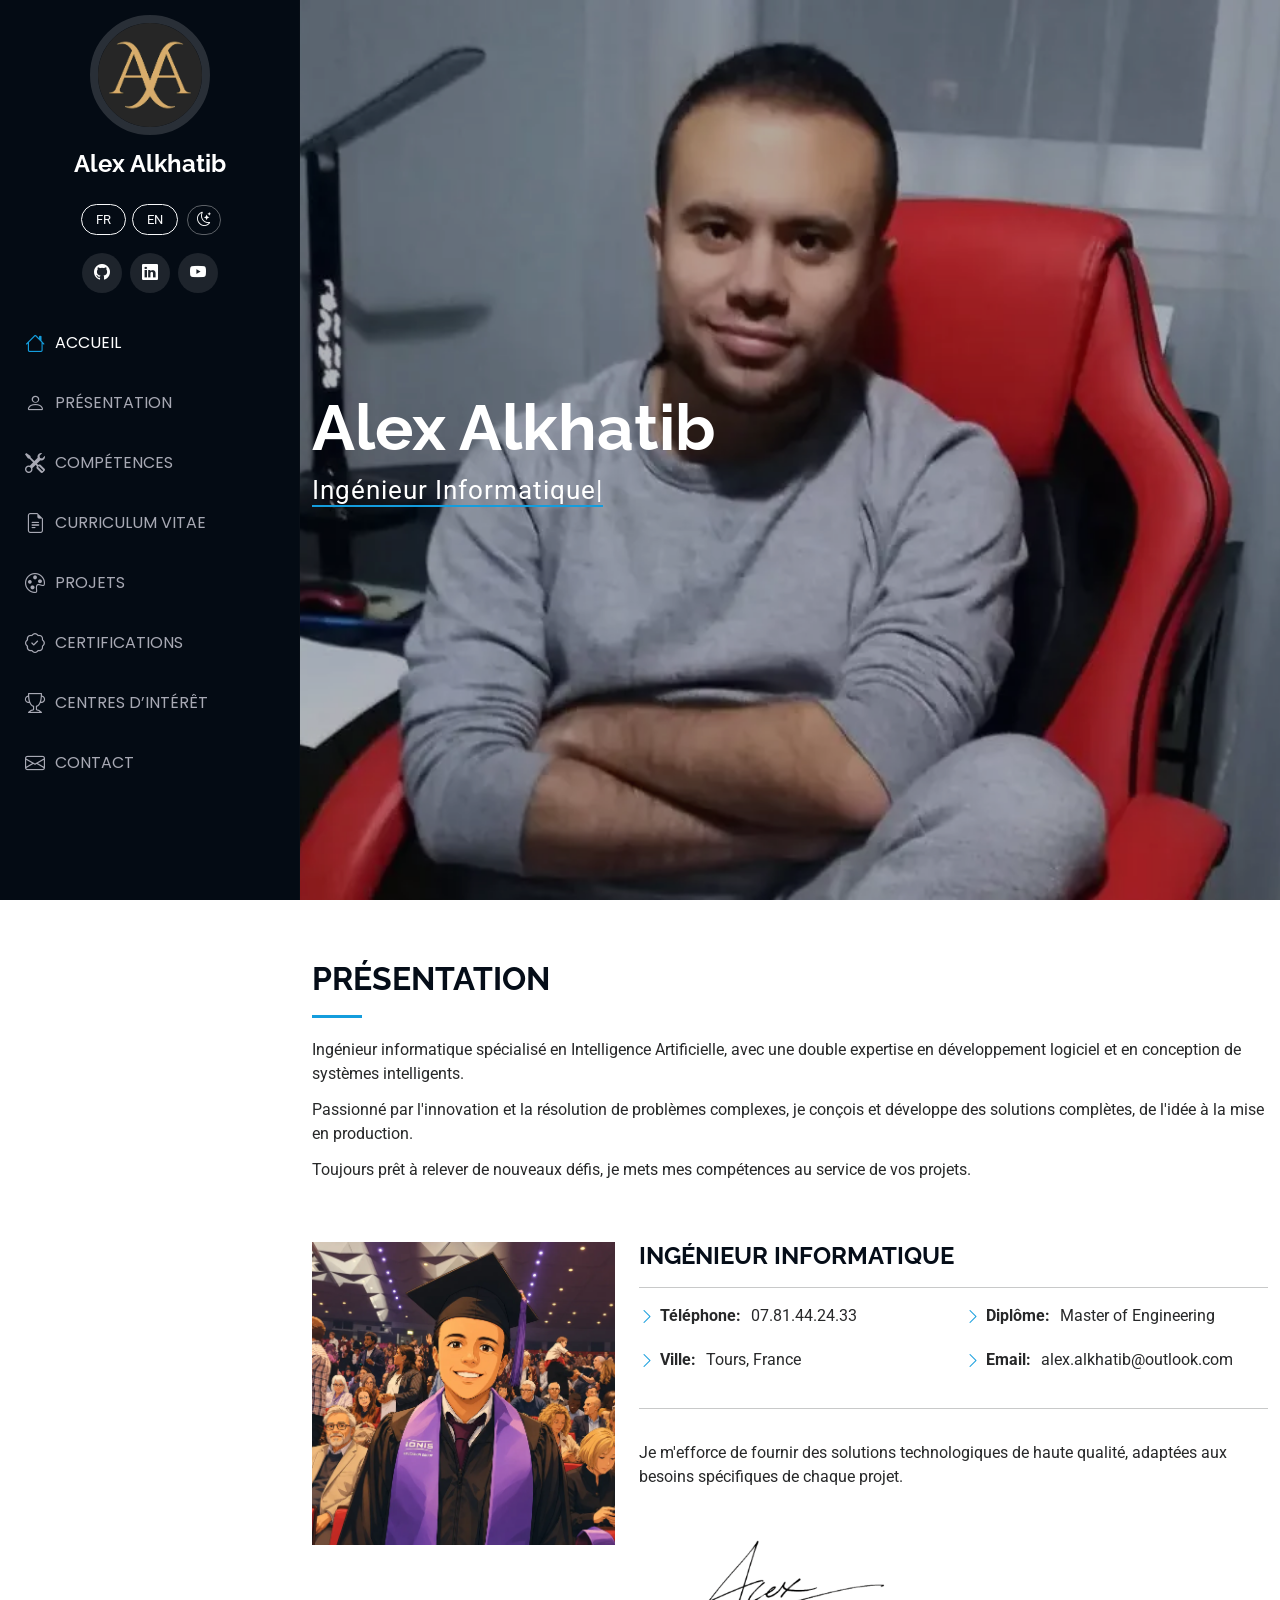
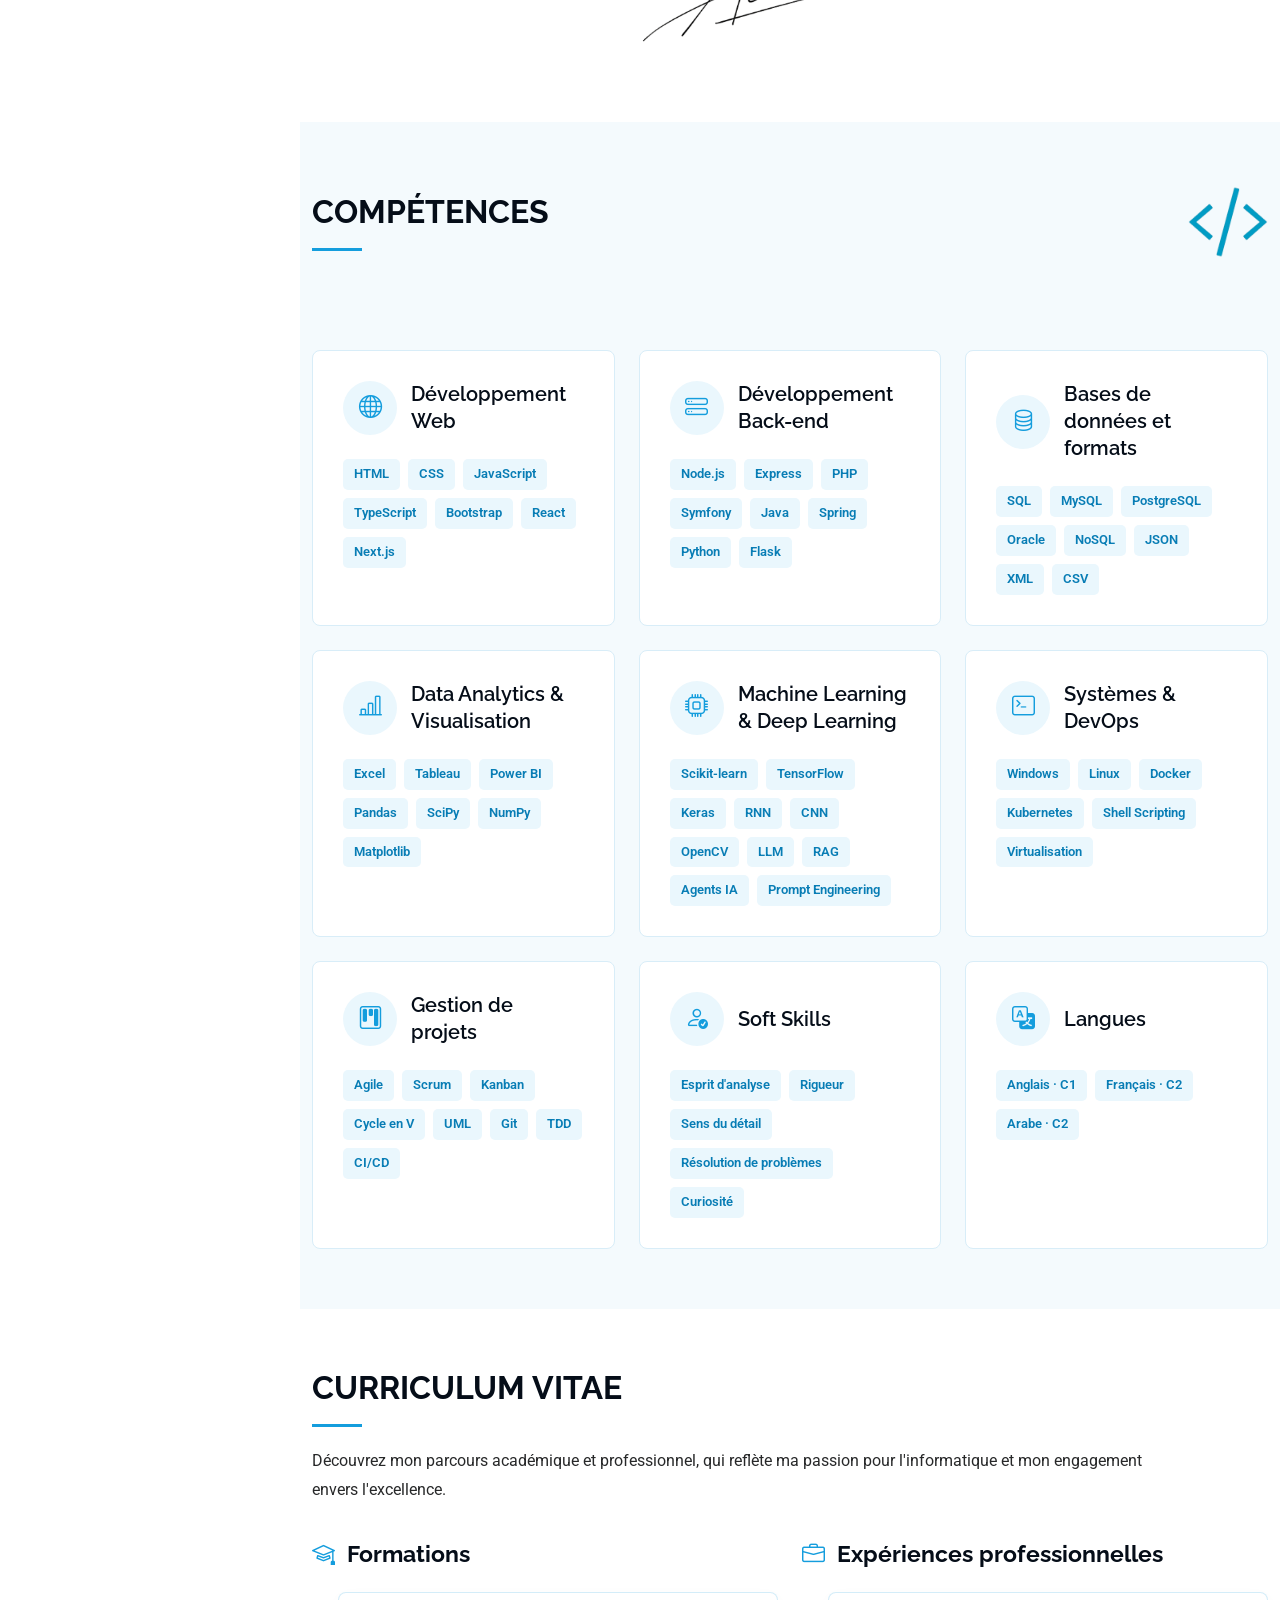
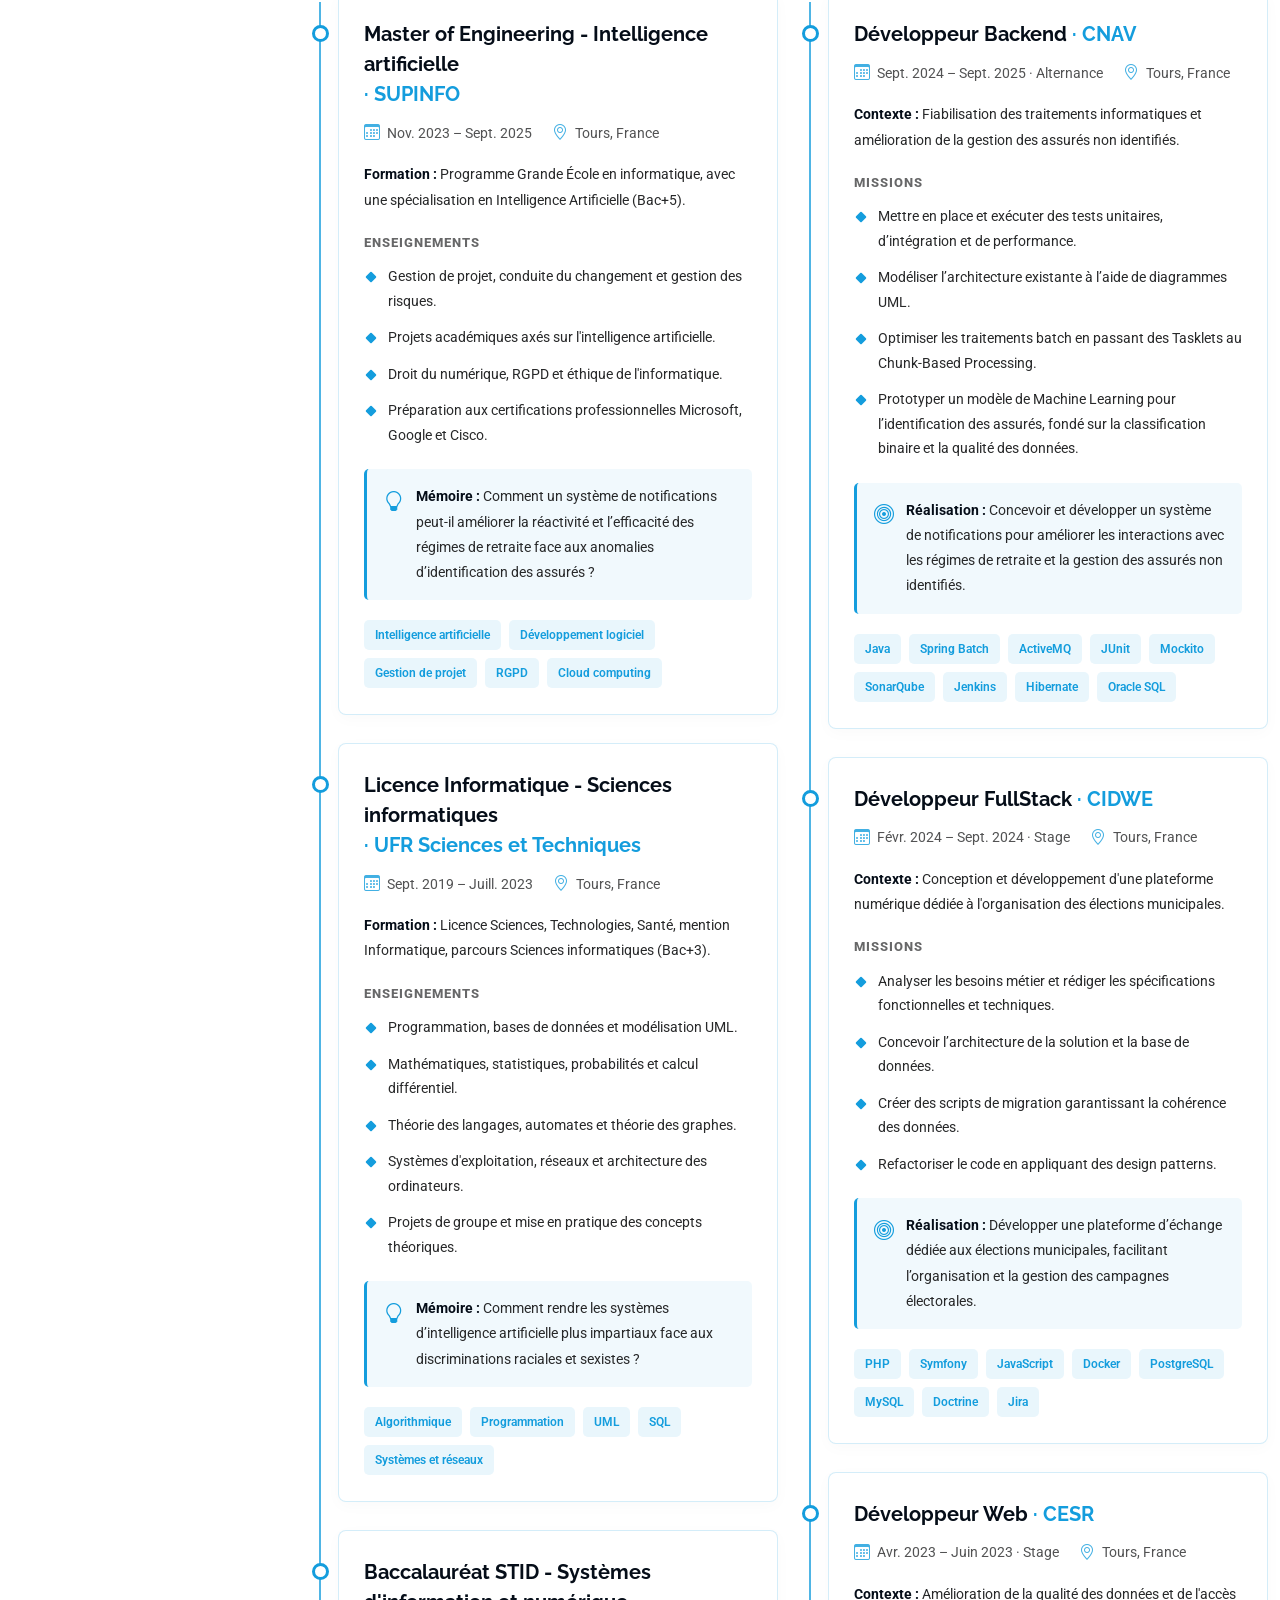
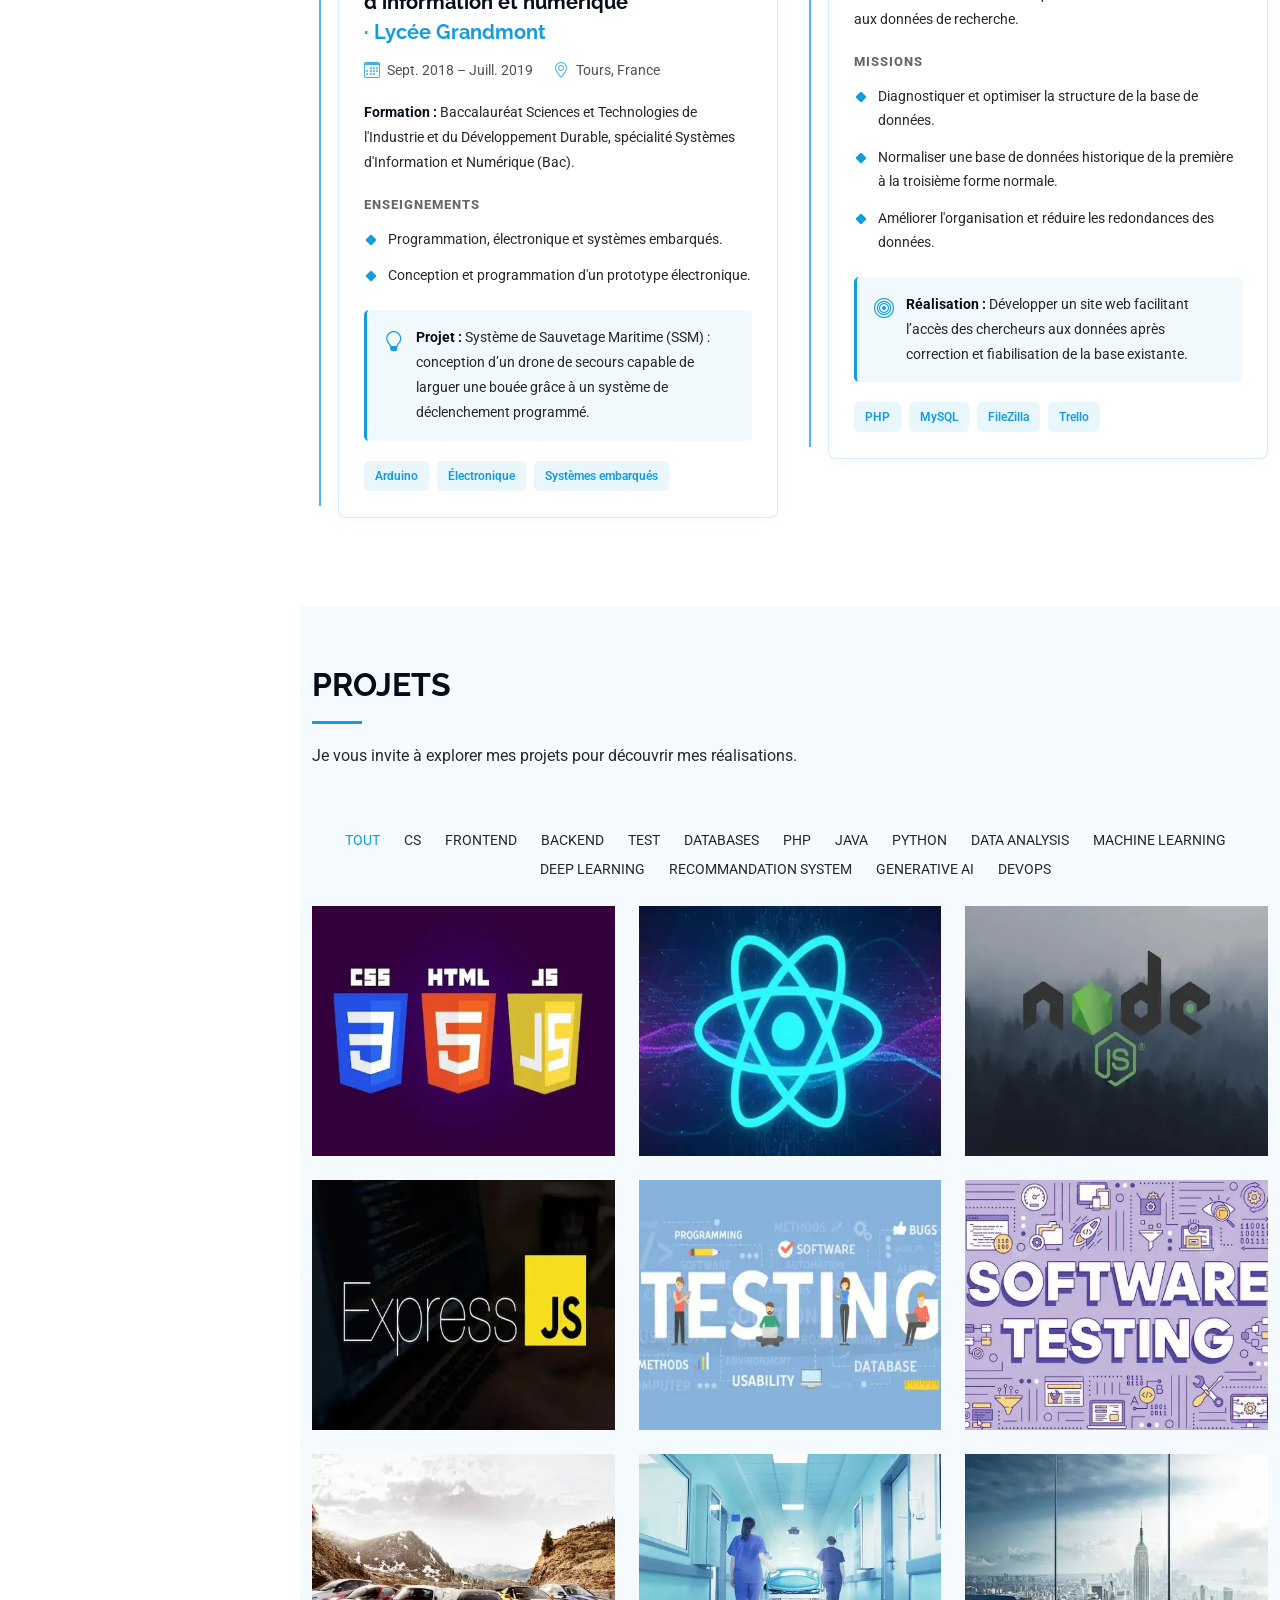
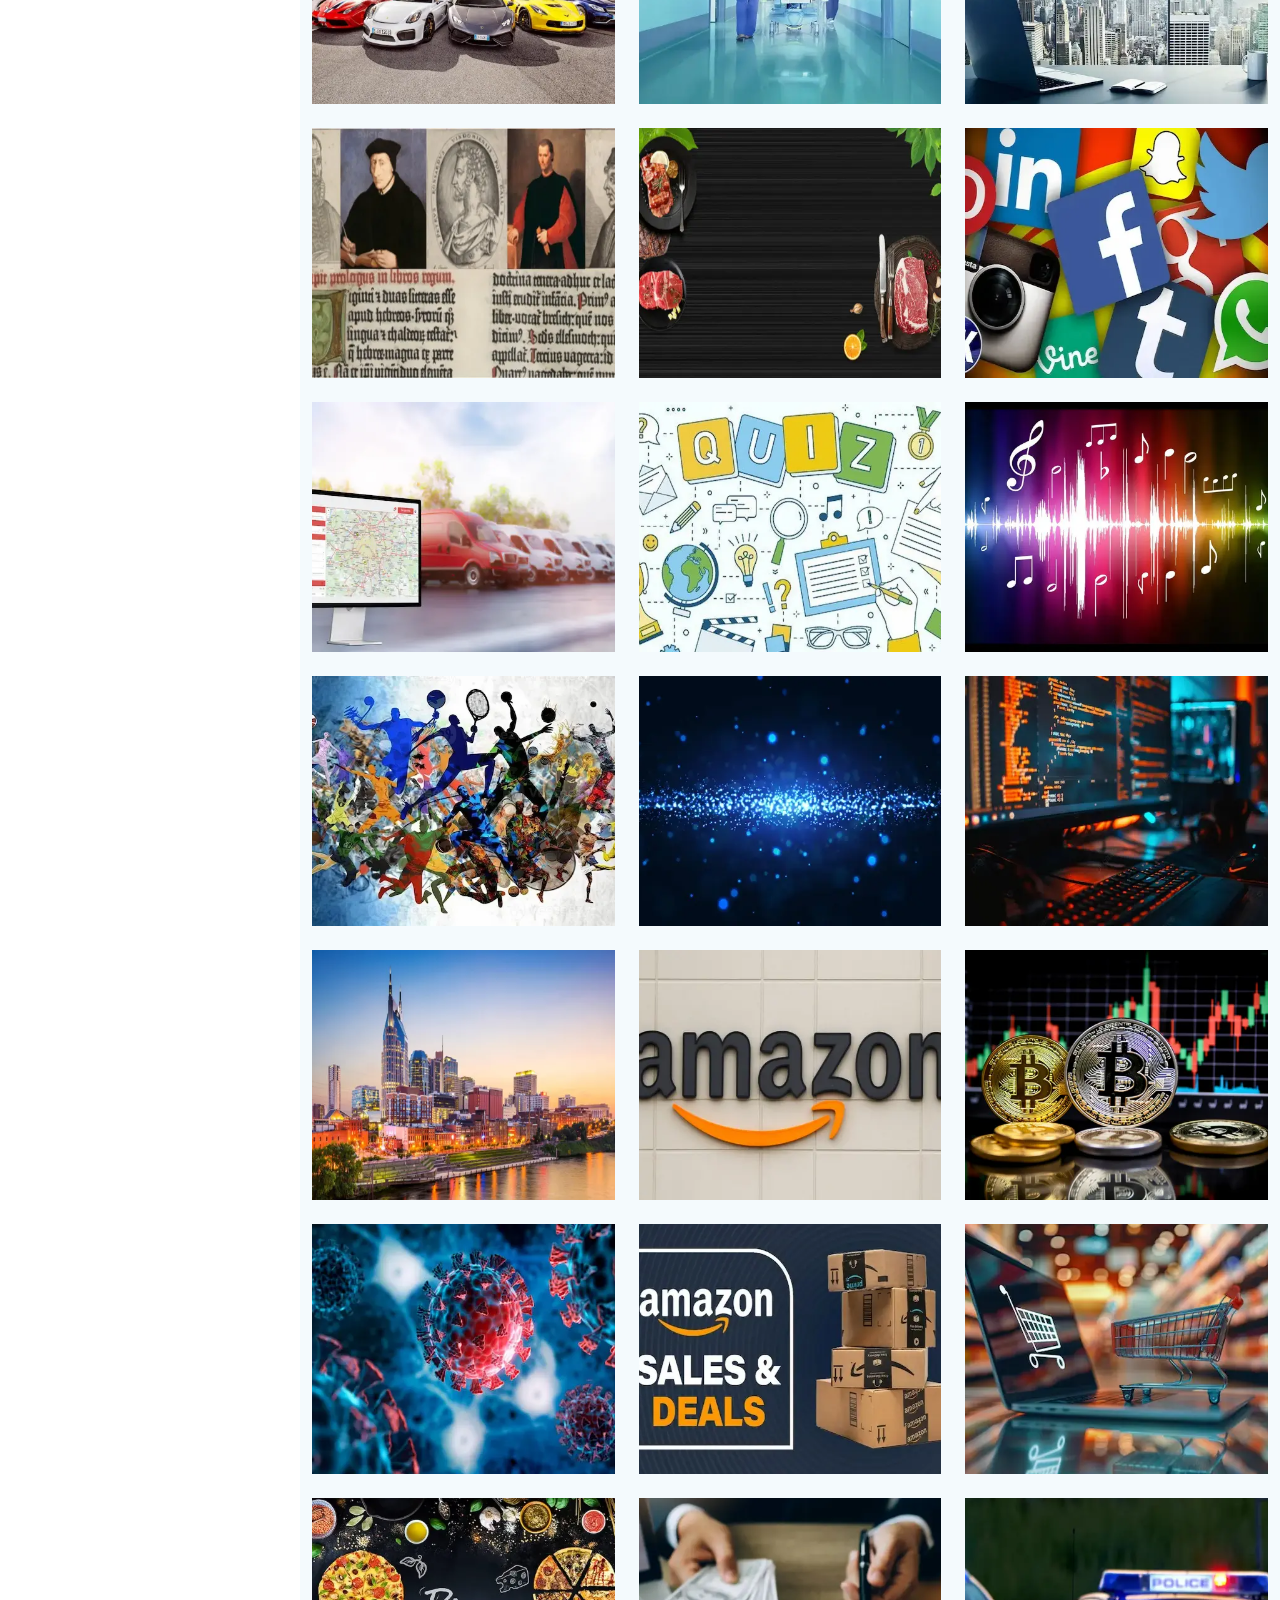
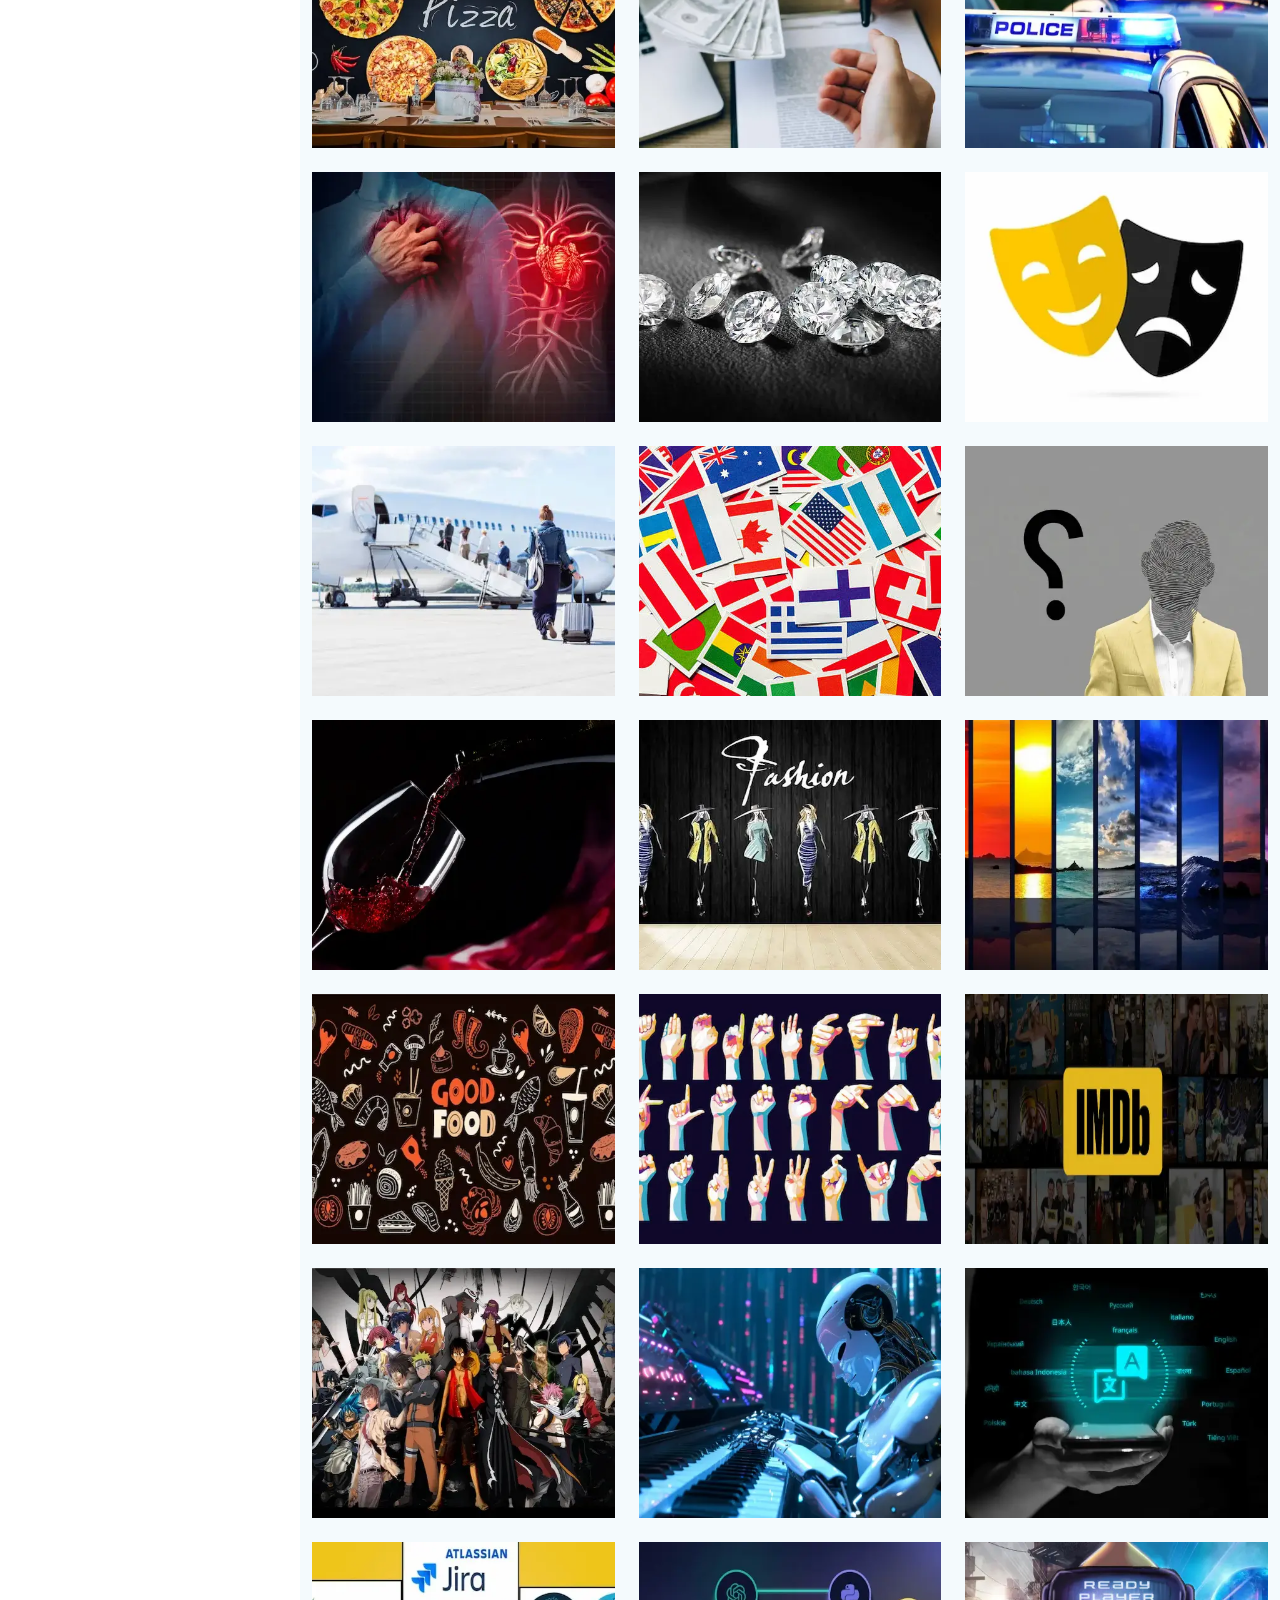
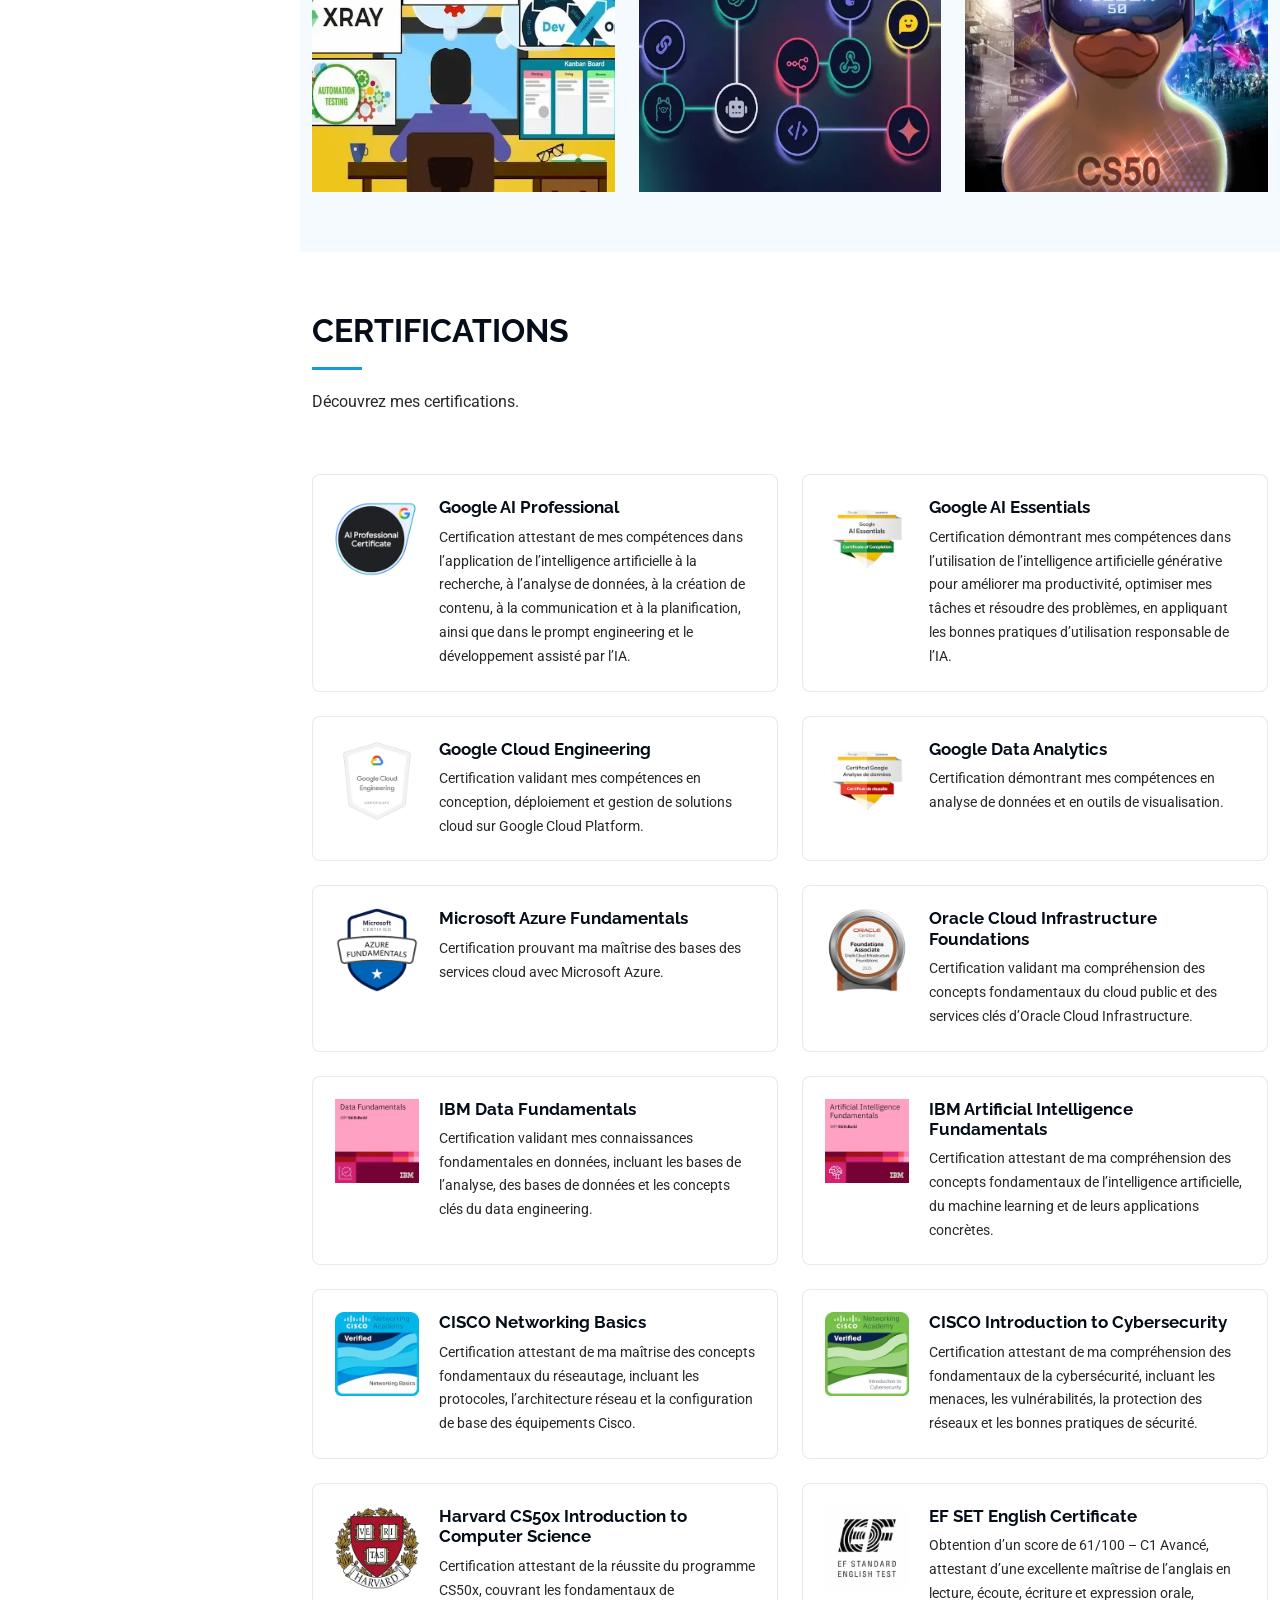
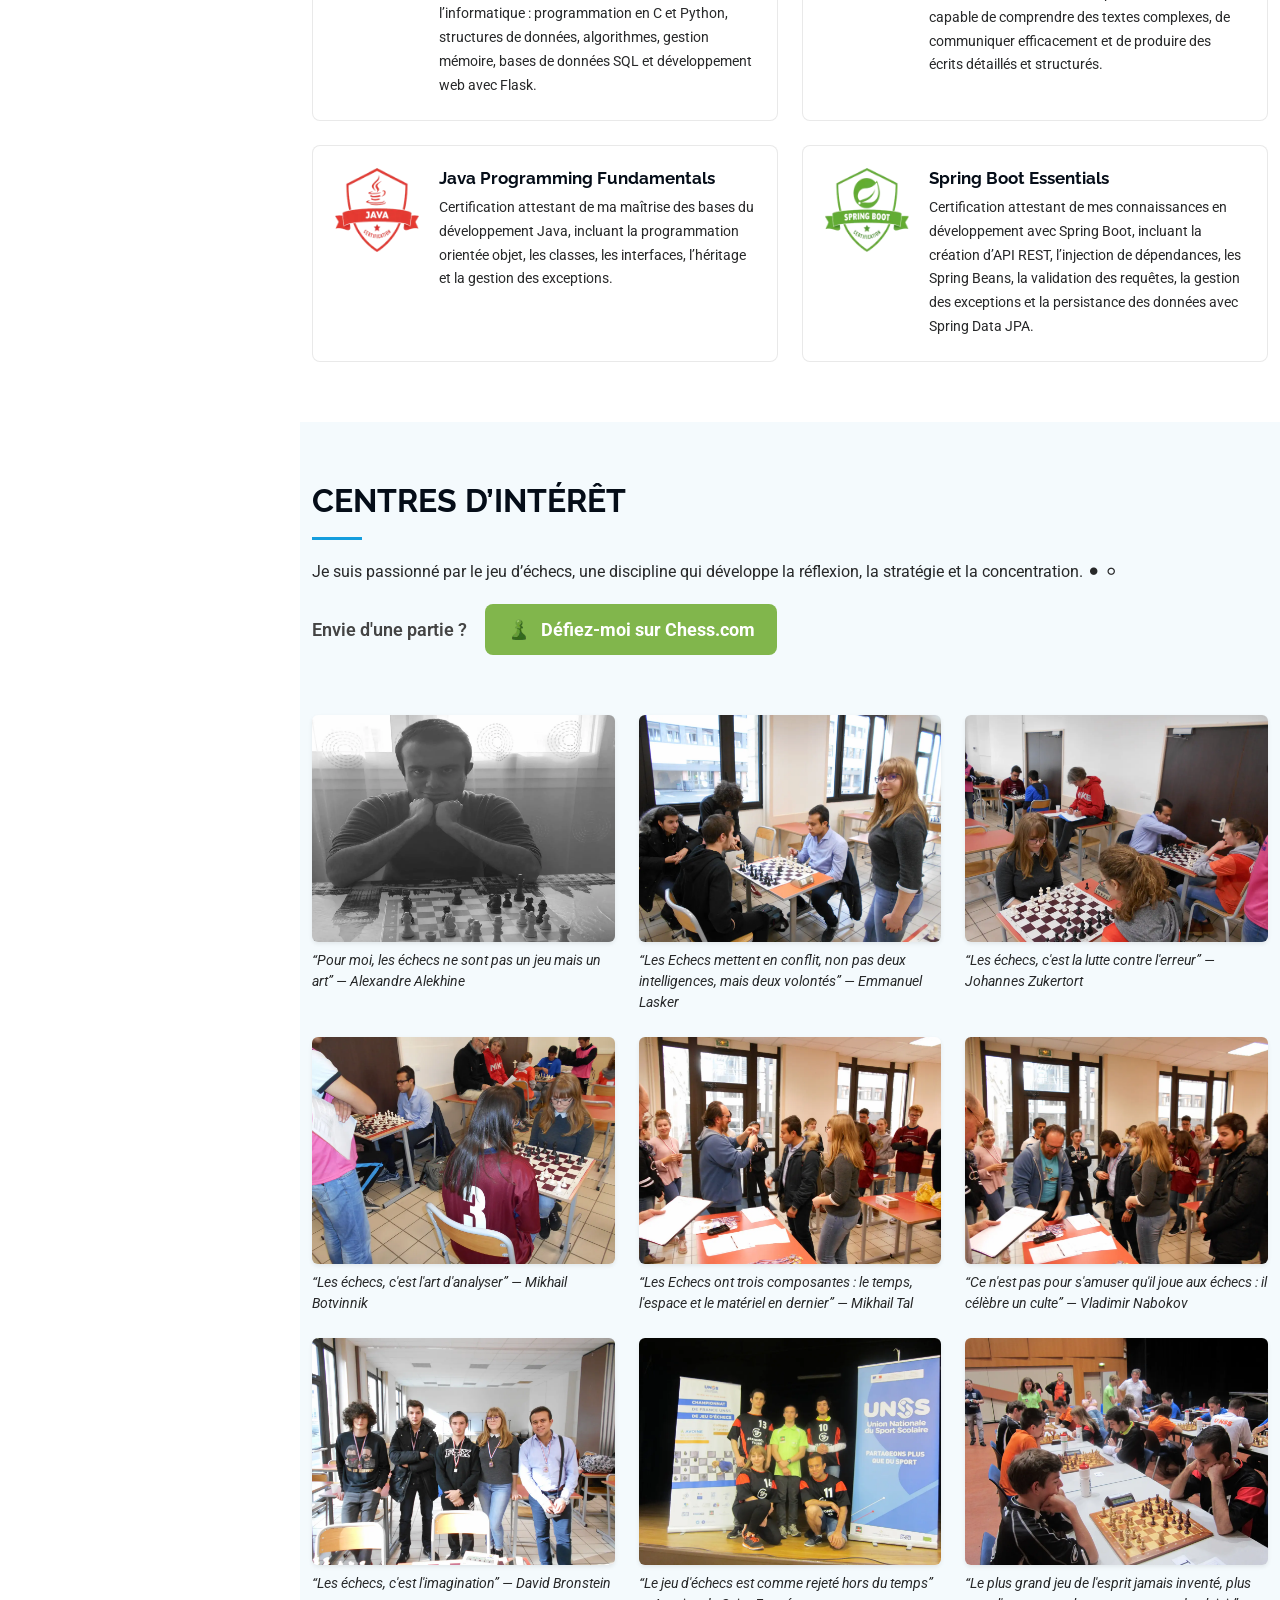
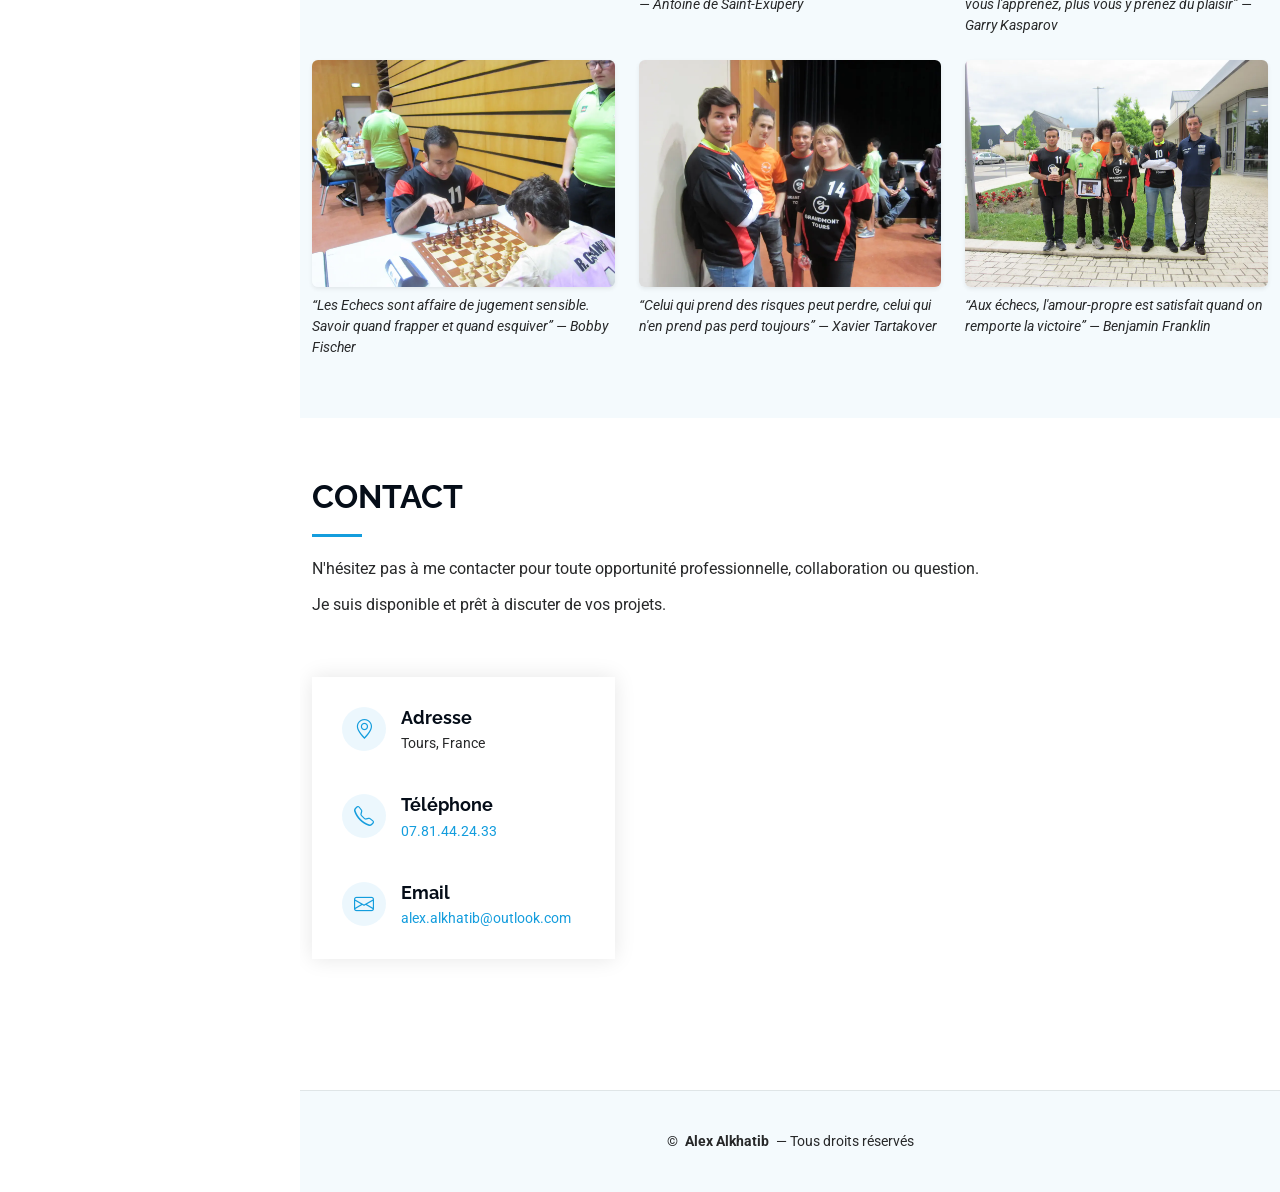
==== commit 79a00598: "Quelques corrections" ====
--- a/index.html
+++ b/index.html
@@ -196,6 +196,7 @@
                 <span>Tableau</span>
                 <span>Power BI</span>
                 <span>Pandas</span>
+                <span>SciPy</span>
                 <span>NumPy</span>
                 <span>Matplotlib</span>
               </div>
@@ -212,6 +213,7 @@
                 <span>Scikit-learn</span>
                 <span>TensorFlow</span>
                 <span>Keras</span>
+                <span>RNN</span>
                 <span>CNN</span>
                 <span>OpenCV</span>
                 <span>LLM</span>
@@ -457,7 +459,7 @@
                 </h4>
                 <div class="resume-meta">
                   <span><i class="bi bi-calendar3"></i>
-                    Sept. 2024 – Sept. 2025</span>
+                    Sept. 2024 – Sept. 2025 · Alternance</span>
                   <span><i class="bi bi-geo-alt"></i>
                     Tours, France</span>
                 </div>
@@ -502,7 +504,7 @@
                 </h4>
                 <div class="resume-meta">
                   <span><i class="bi bi-calendar3"></i>
-                    Févr. 2024 – Sept. 2024</span>
+                    Févr. 2024 – Sept. 2024 · Stage</span>
                   <span><i class="bi bi-geo-alt"></i>
                     Tours, France</span>
                 </div>
@@ -547,7 +549,7 @@
                 </h4>
                 <div class="resume-meta">
                   <span><i class="bi bi-calendar3"></i>
-                    Avr. 2023 – Juin 2023</span>
+                    Avr. 2023 – Juin 2023 · Stage</span>
                   <span><i class="bi bi-geo-alt"></i>
                     Tours, France</span>
                 </div>
--- a/assets/css/main.css
+++ b/assets/css/main.css
@@ -773,7 +773,8 @@
 
 #resume .resume-timeline-dot {
   position: absolute;
-  left: -35px;
+  /* Centrée sur le trait de la timeline (left: 7px + 2px de large) */
+  left: -27.5px;
   top: 32px;
   width: 17px;
   height: 17px;
@@ -1010,6 +1011,7 @@
 # 4.6 Certifications
 --------------------------------------------------------------*/
 .certifications .certification-item {
+  position: relative;
   gap: 20px;
   height: 100%;
   padding: 22px;
@@ -1043,10 +1045,25 @@
 
 .certifications .certification-item .title a {
   color: var(--heading-color);
-}
-
-.certifications .certification-item .title a:hover {
+  transition: color 0.3s ease;
+}
+
+/* Rend toute la carte cliquable, pas seulement le titre */
+.certifications .certification-item .title a::after {
+  content: "";
+  position: absolute;
+  inset: 0;
+  border-radius: 8px;
+}
+
+.certifications .certification-item .title a:hover,
+.certifications .certification-item:hover .title a {
   color: var(--accent-color);
+}
+
+.certifications .certification-item .title a:focus-visible::after {
+  outline: 2px solid var(--accent-color);
+  outline-offset: 2px;
 }
 
 .certifications .certification-item .description {
@@ -1304,7 +1321,7 @@
   }
 
   #resume .resume-timeline-dot {
-    left: -24px;
+    left: -24.5px;
     width: 15px;
     height: 15px;
   }
